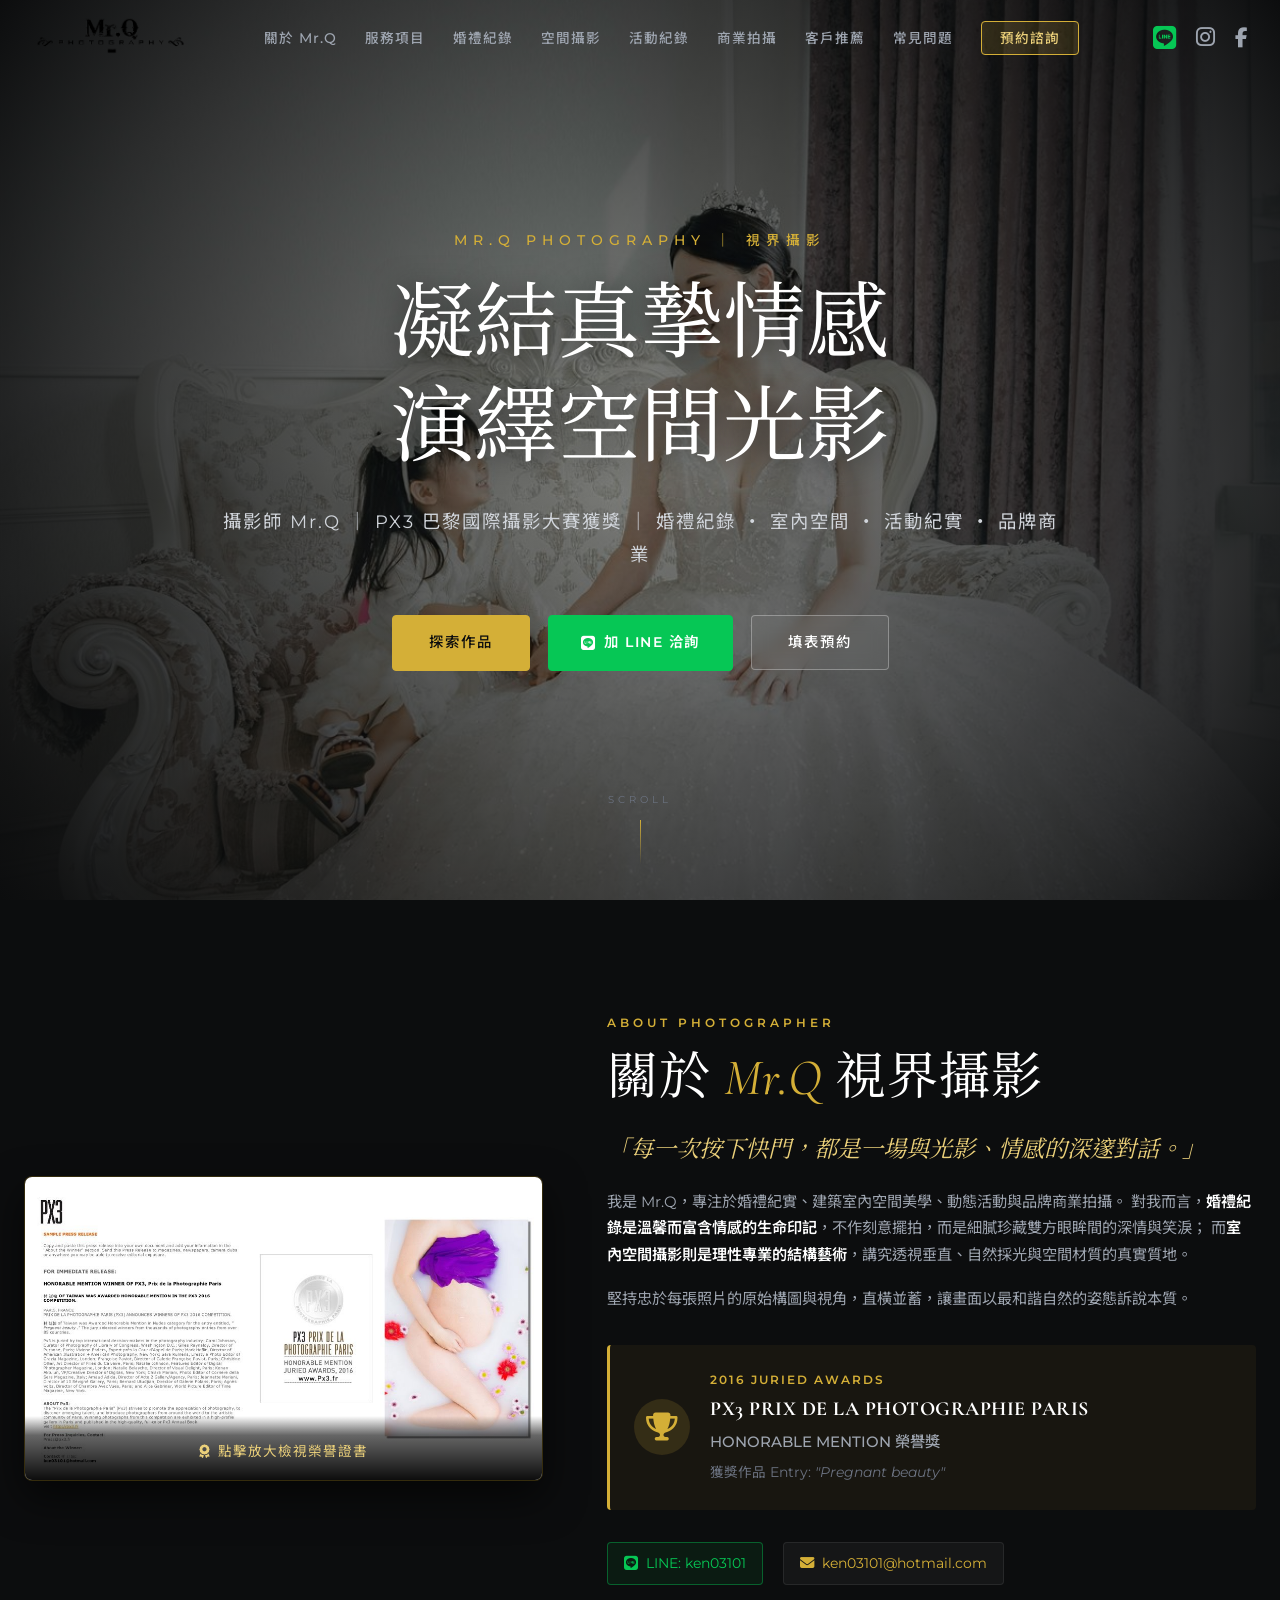
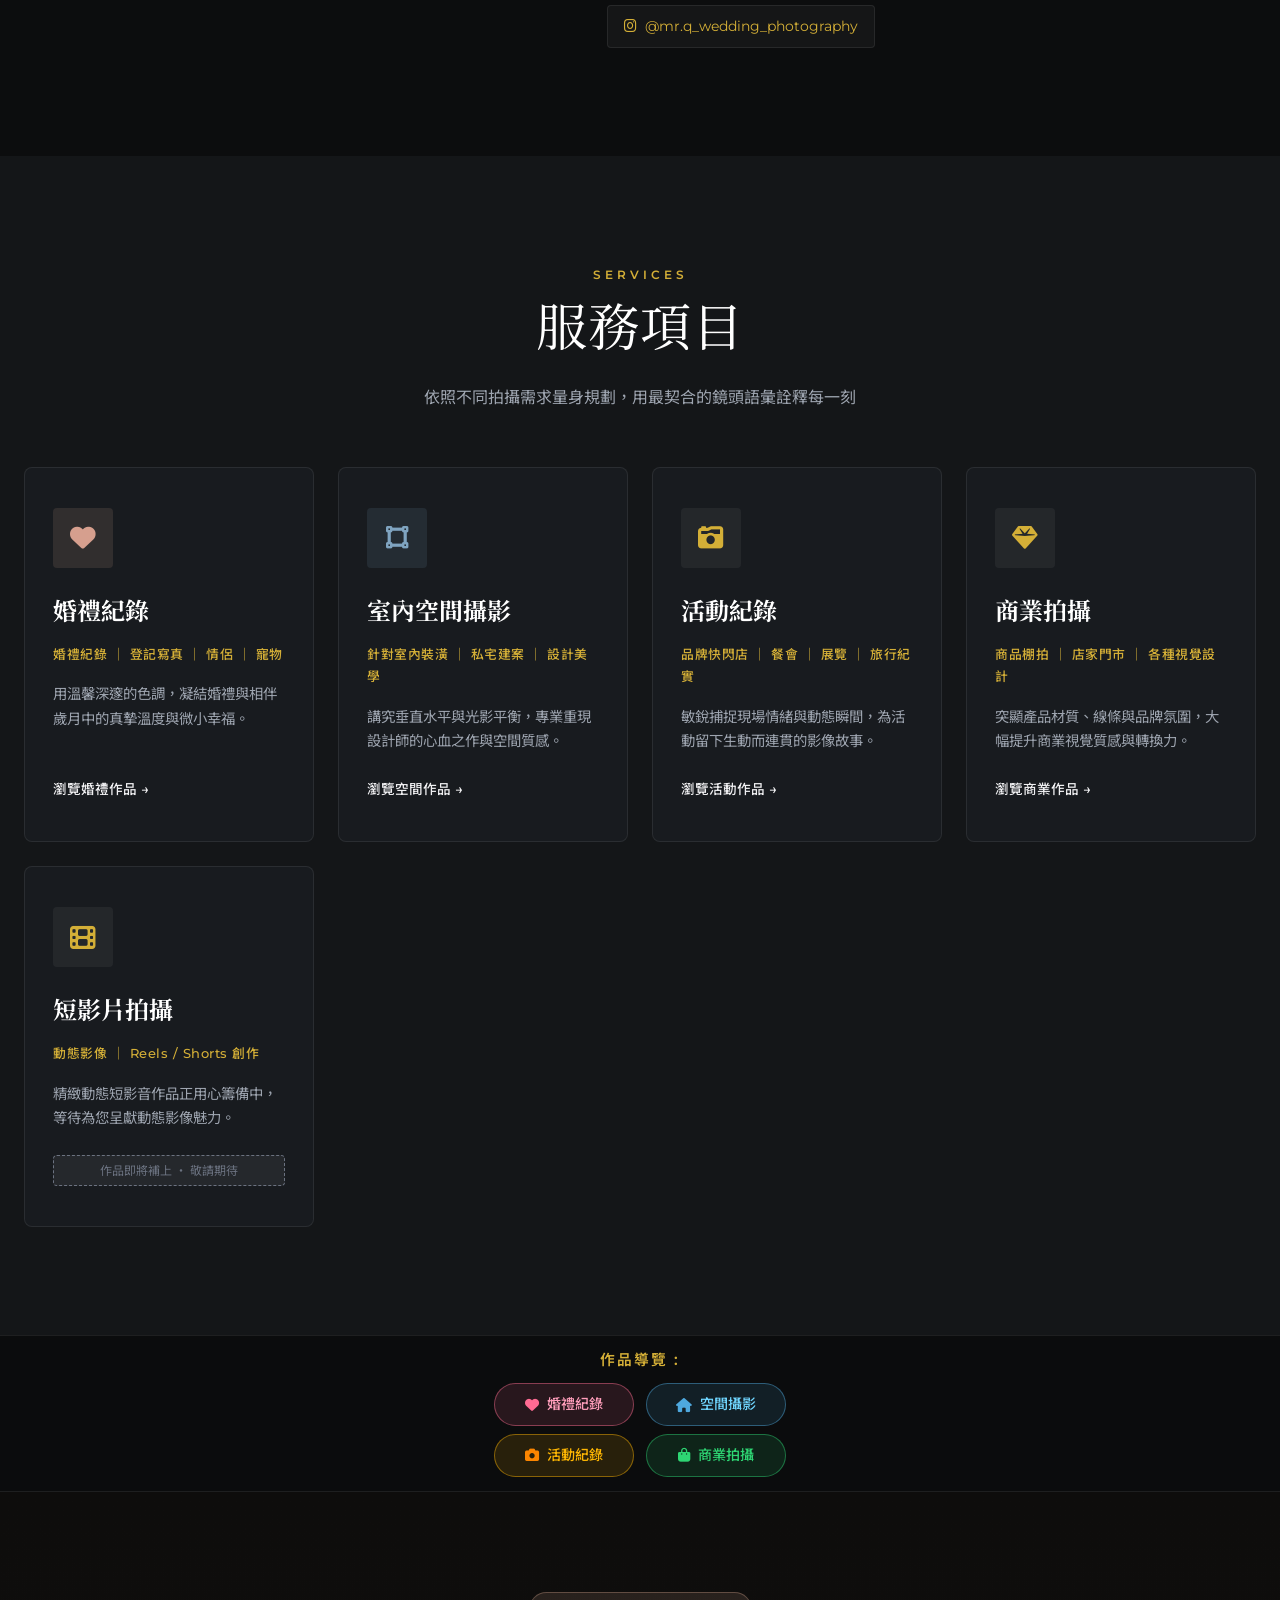
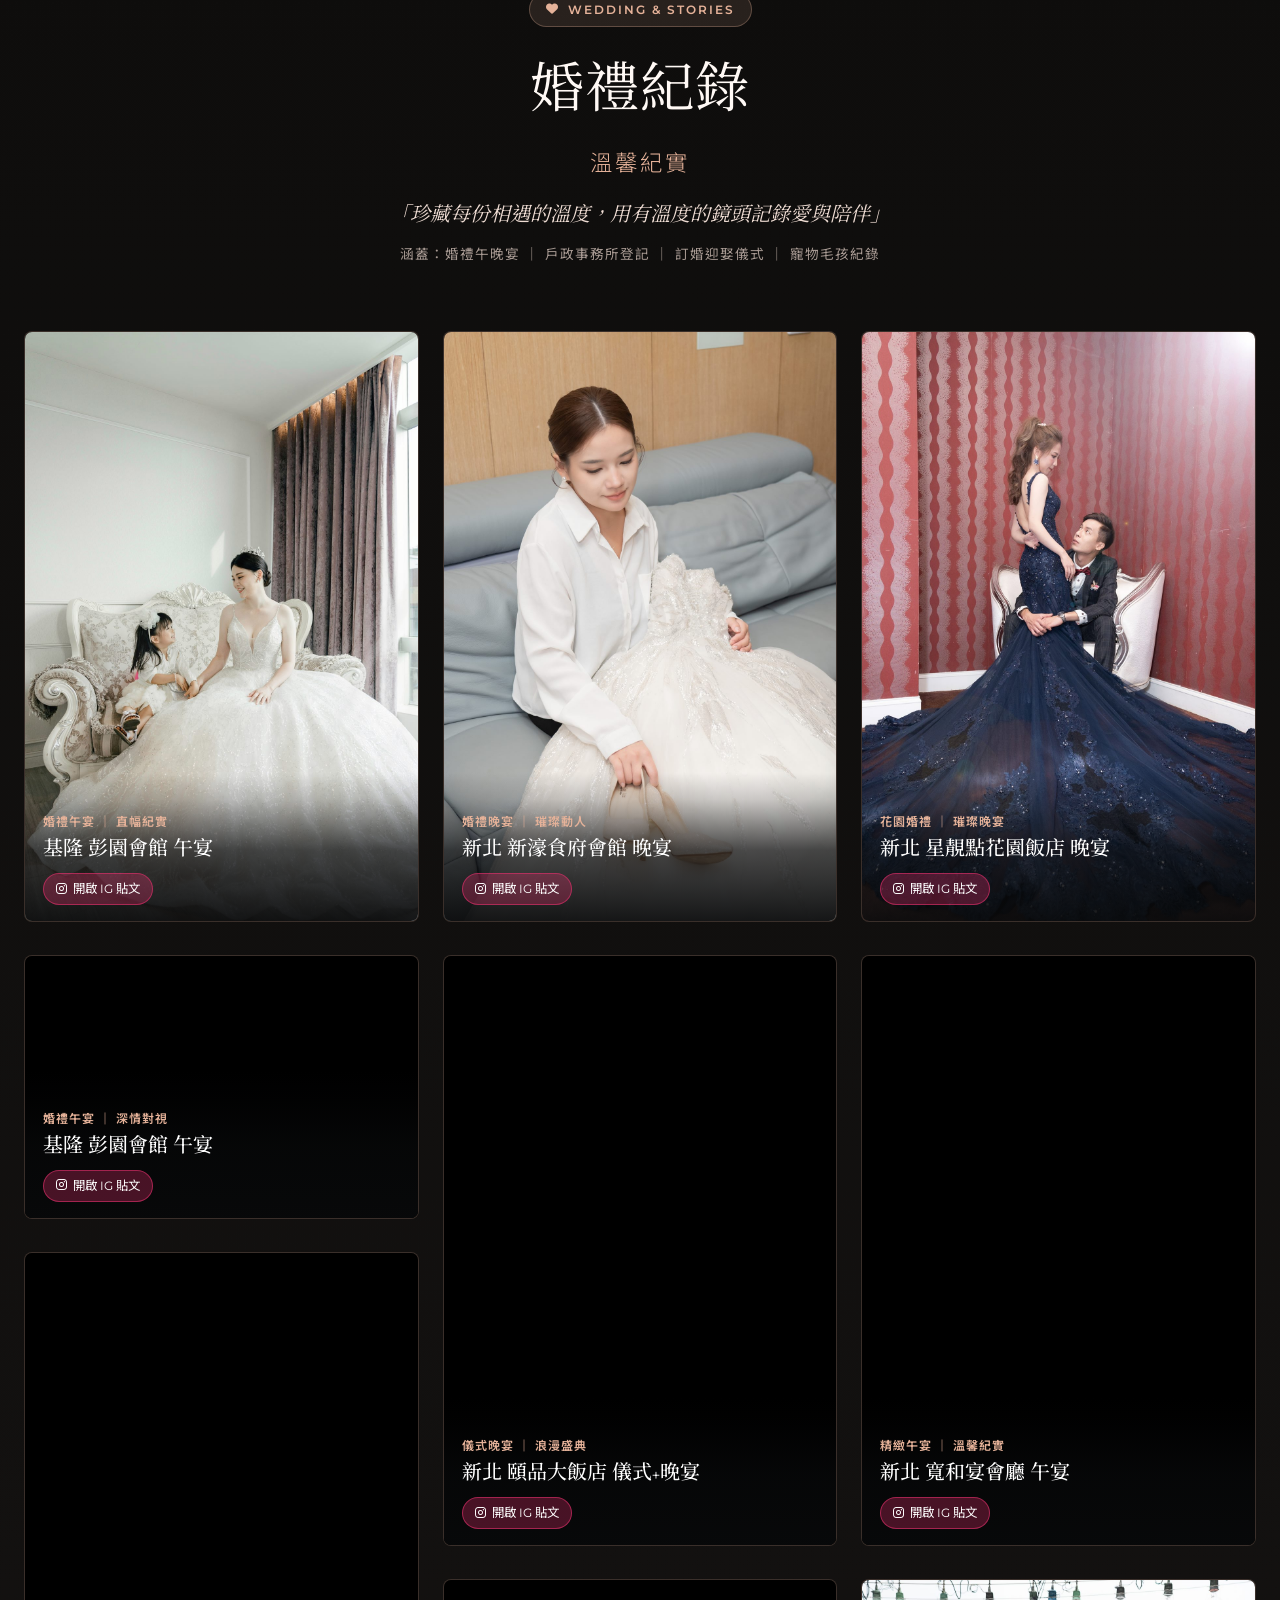
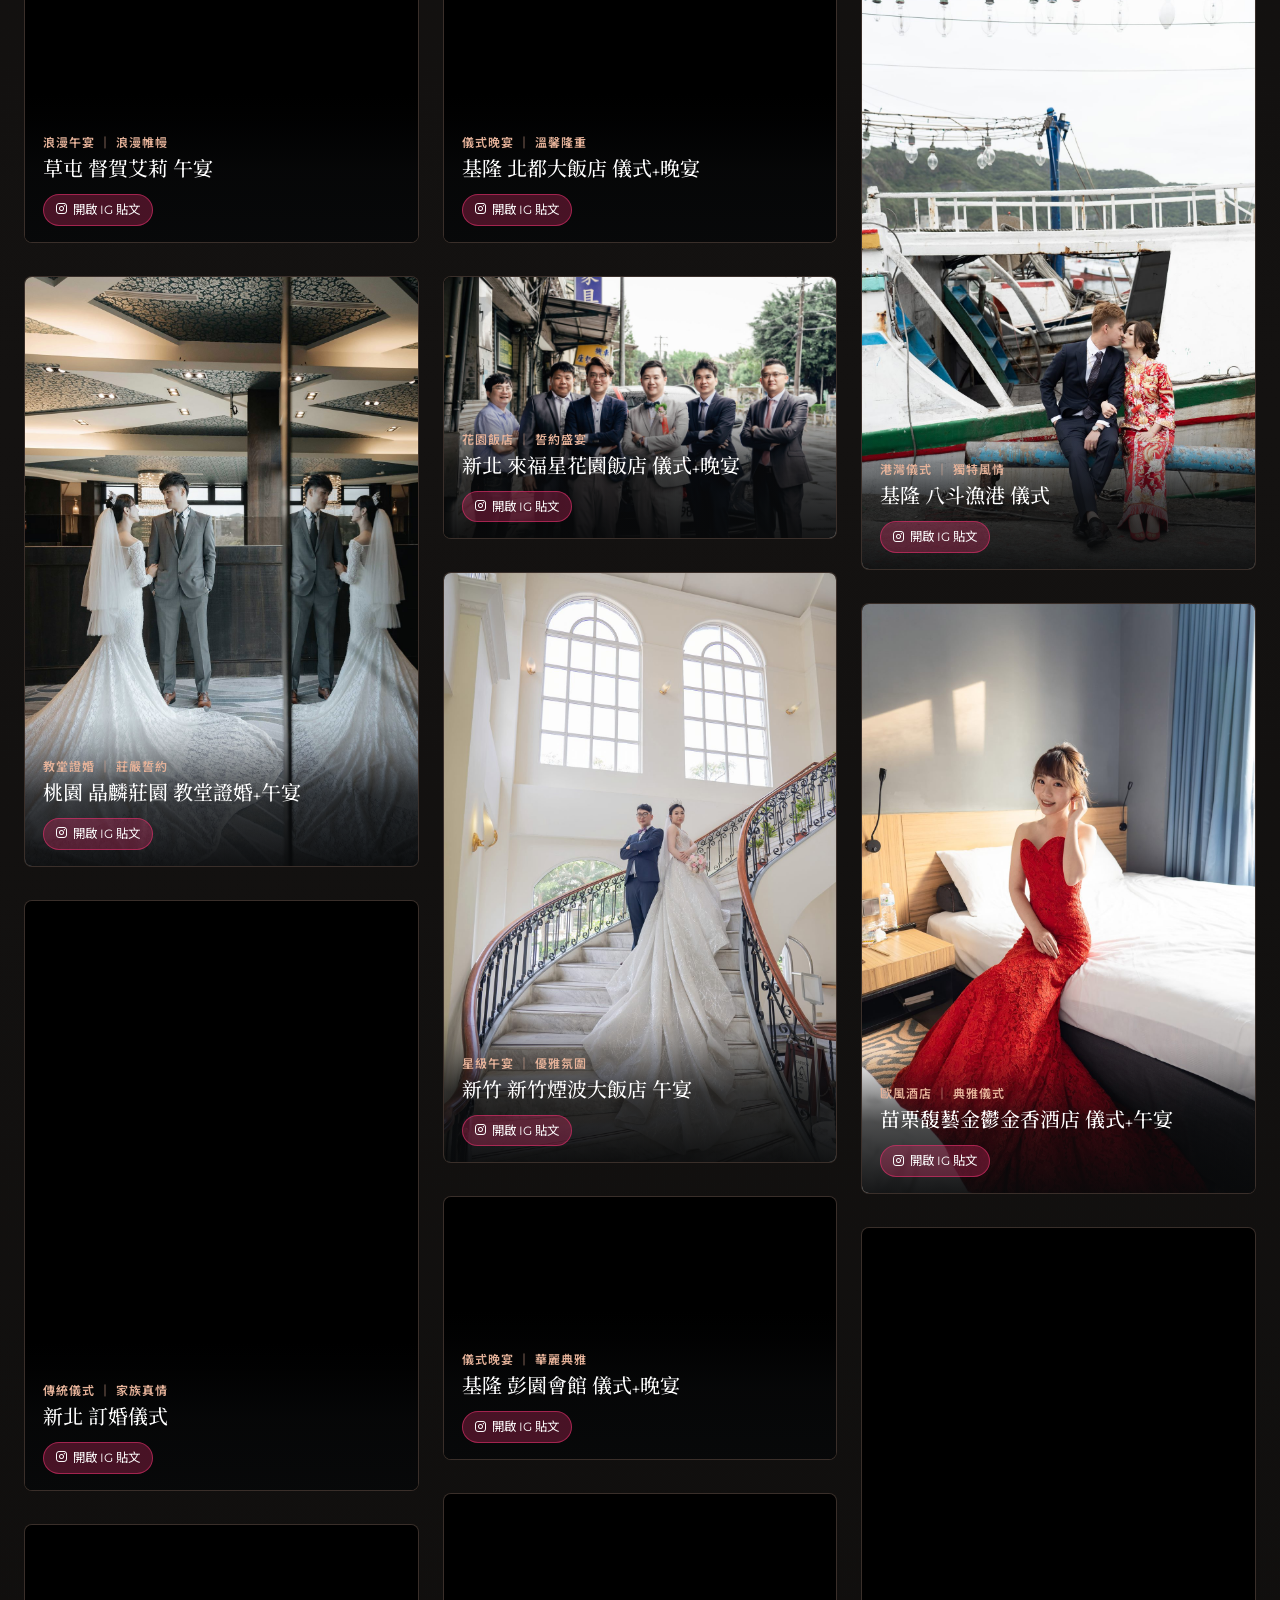
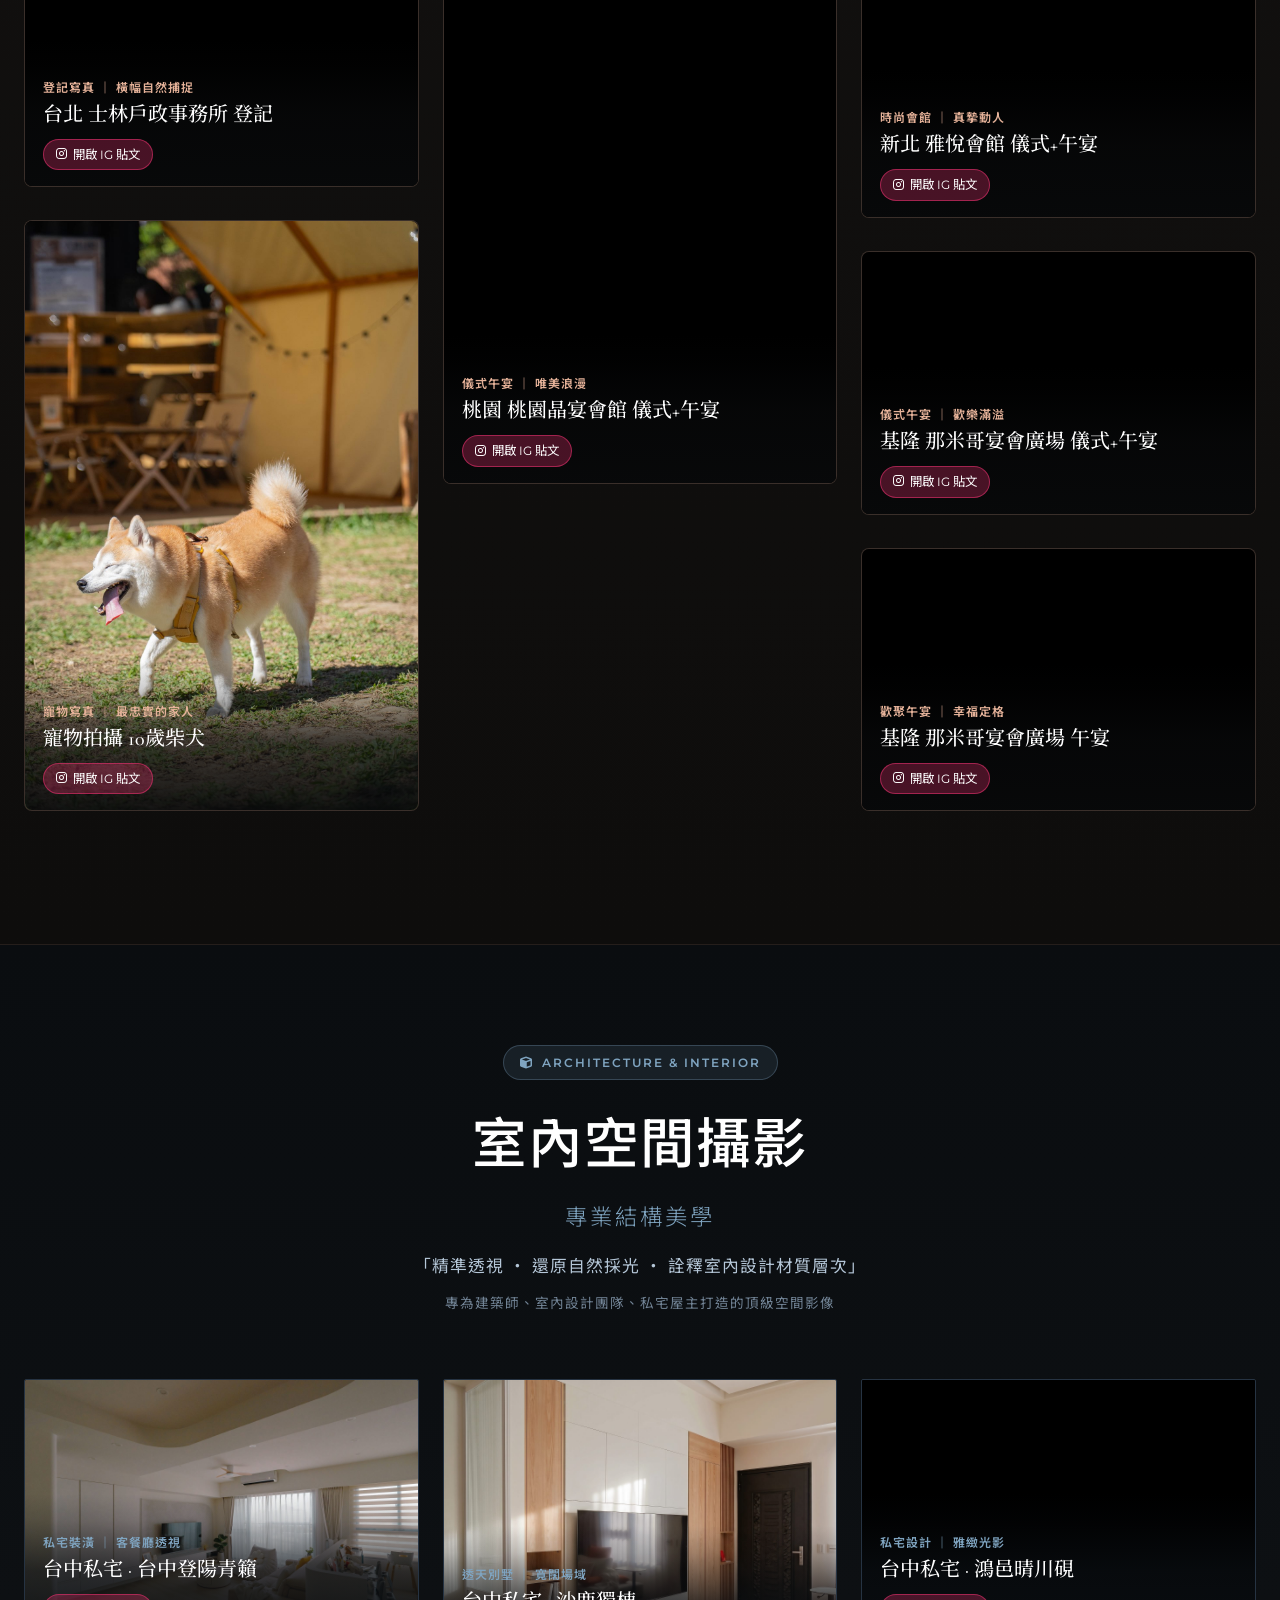
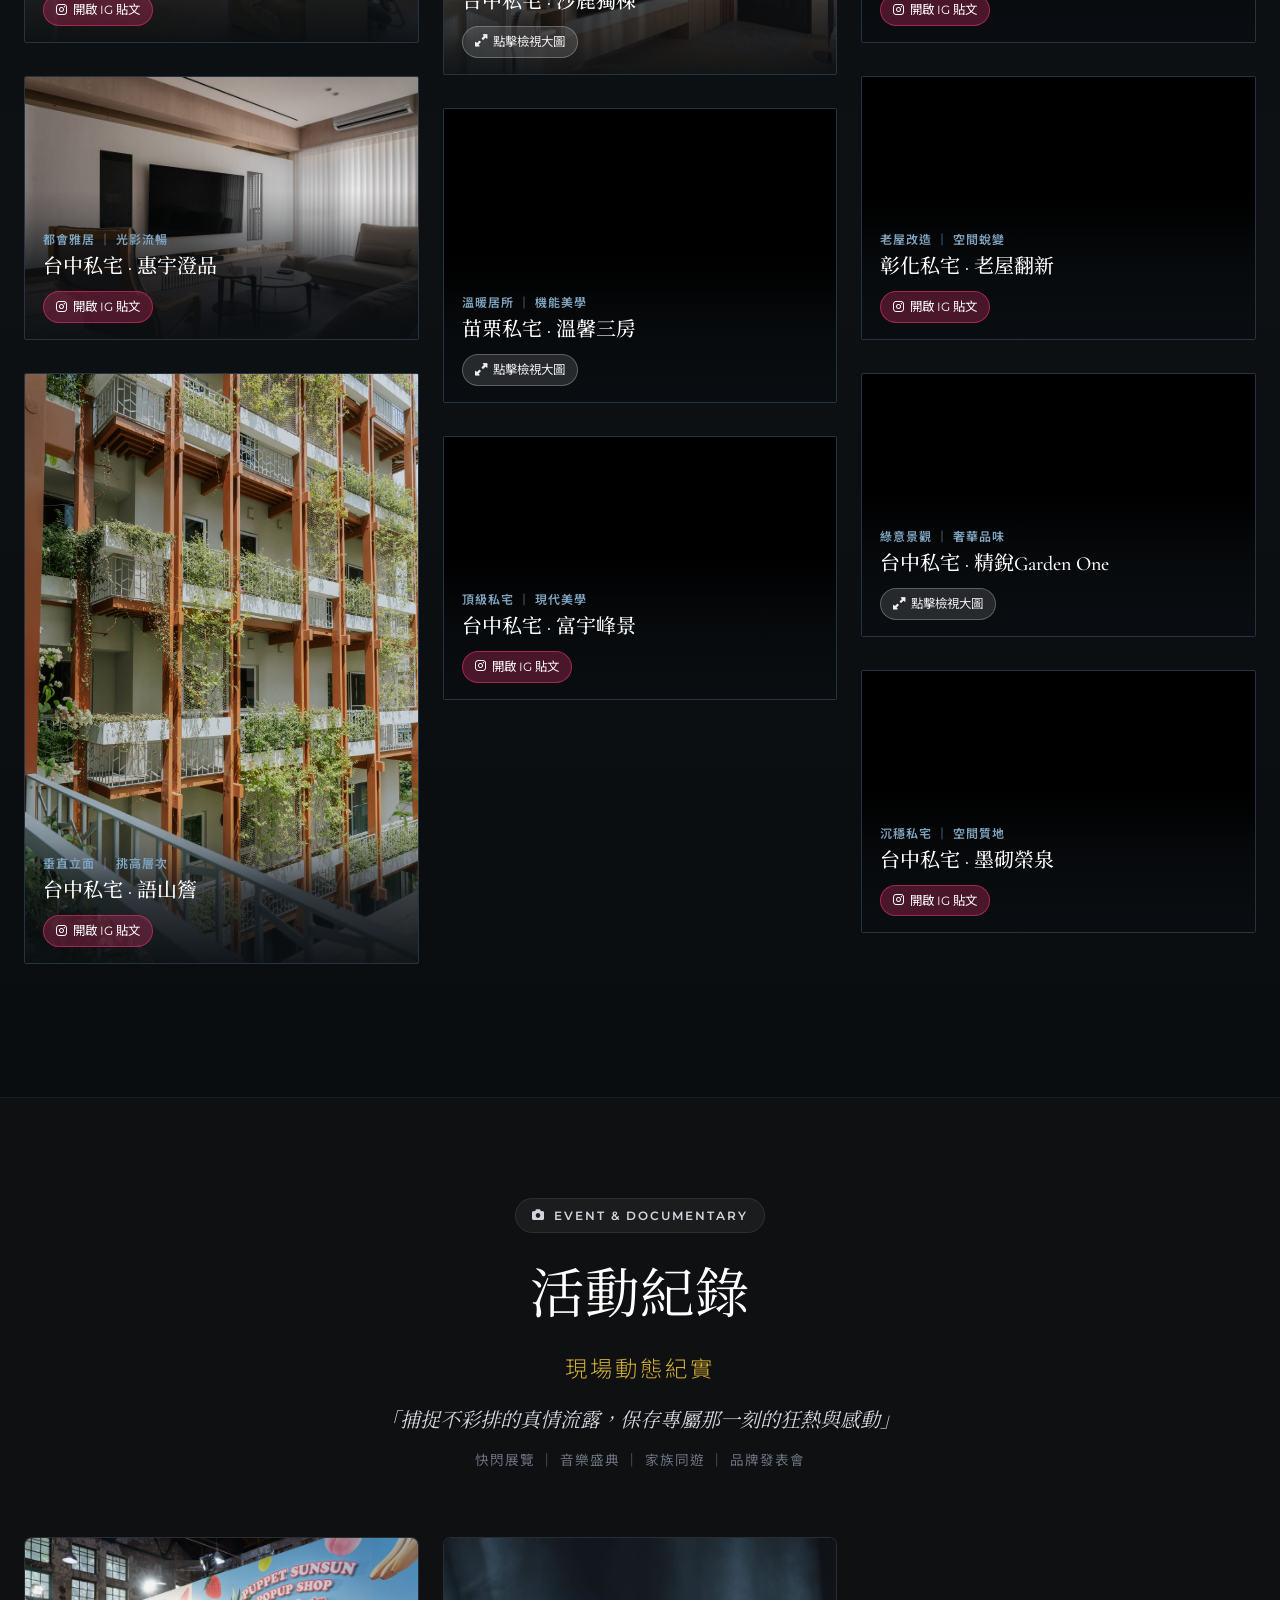
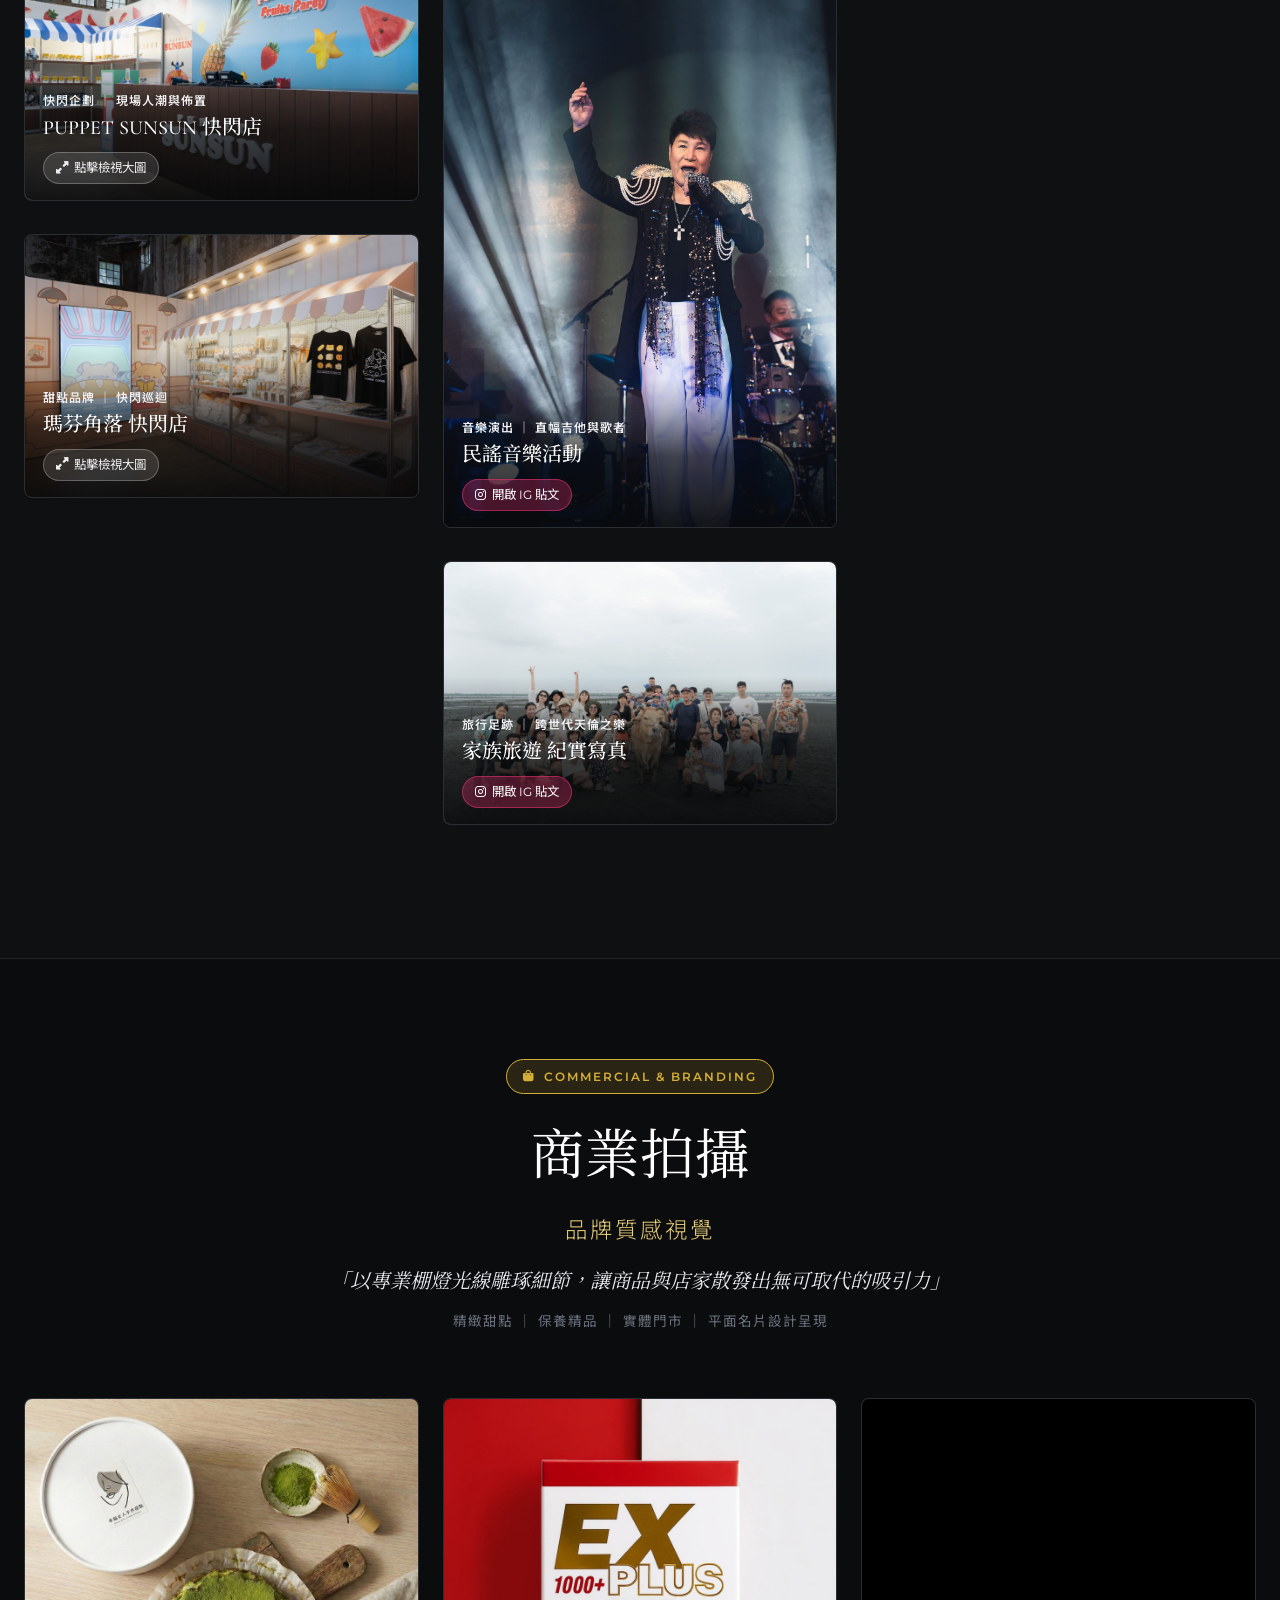
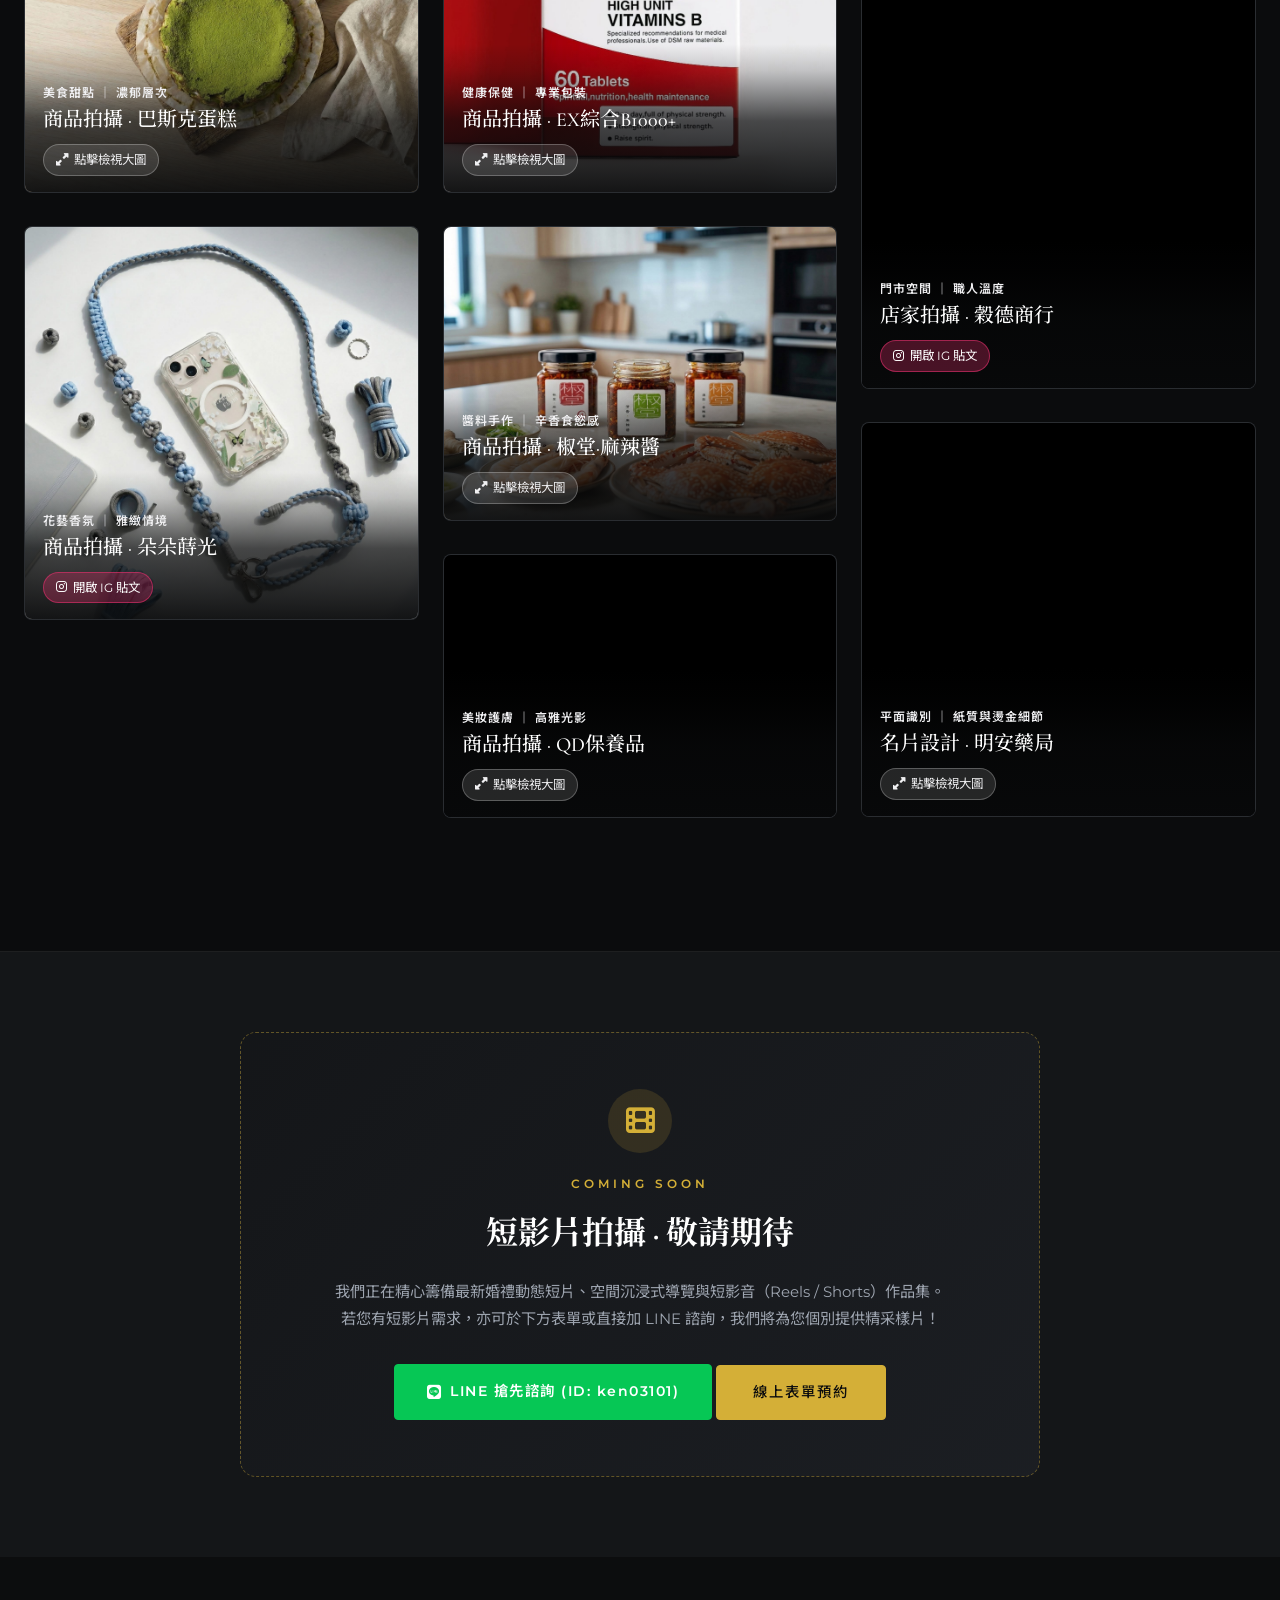
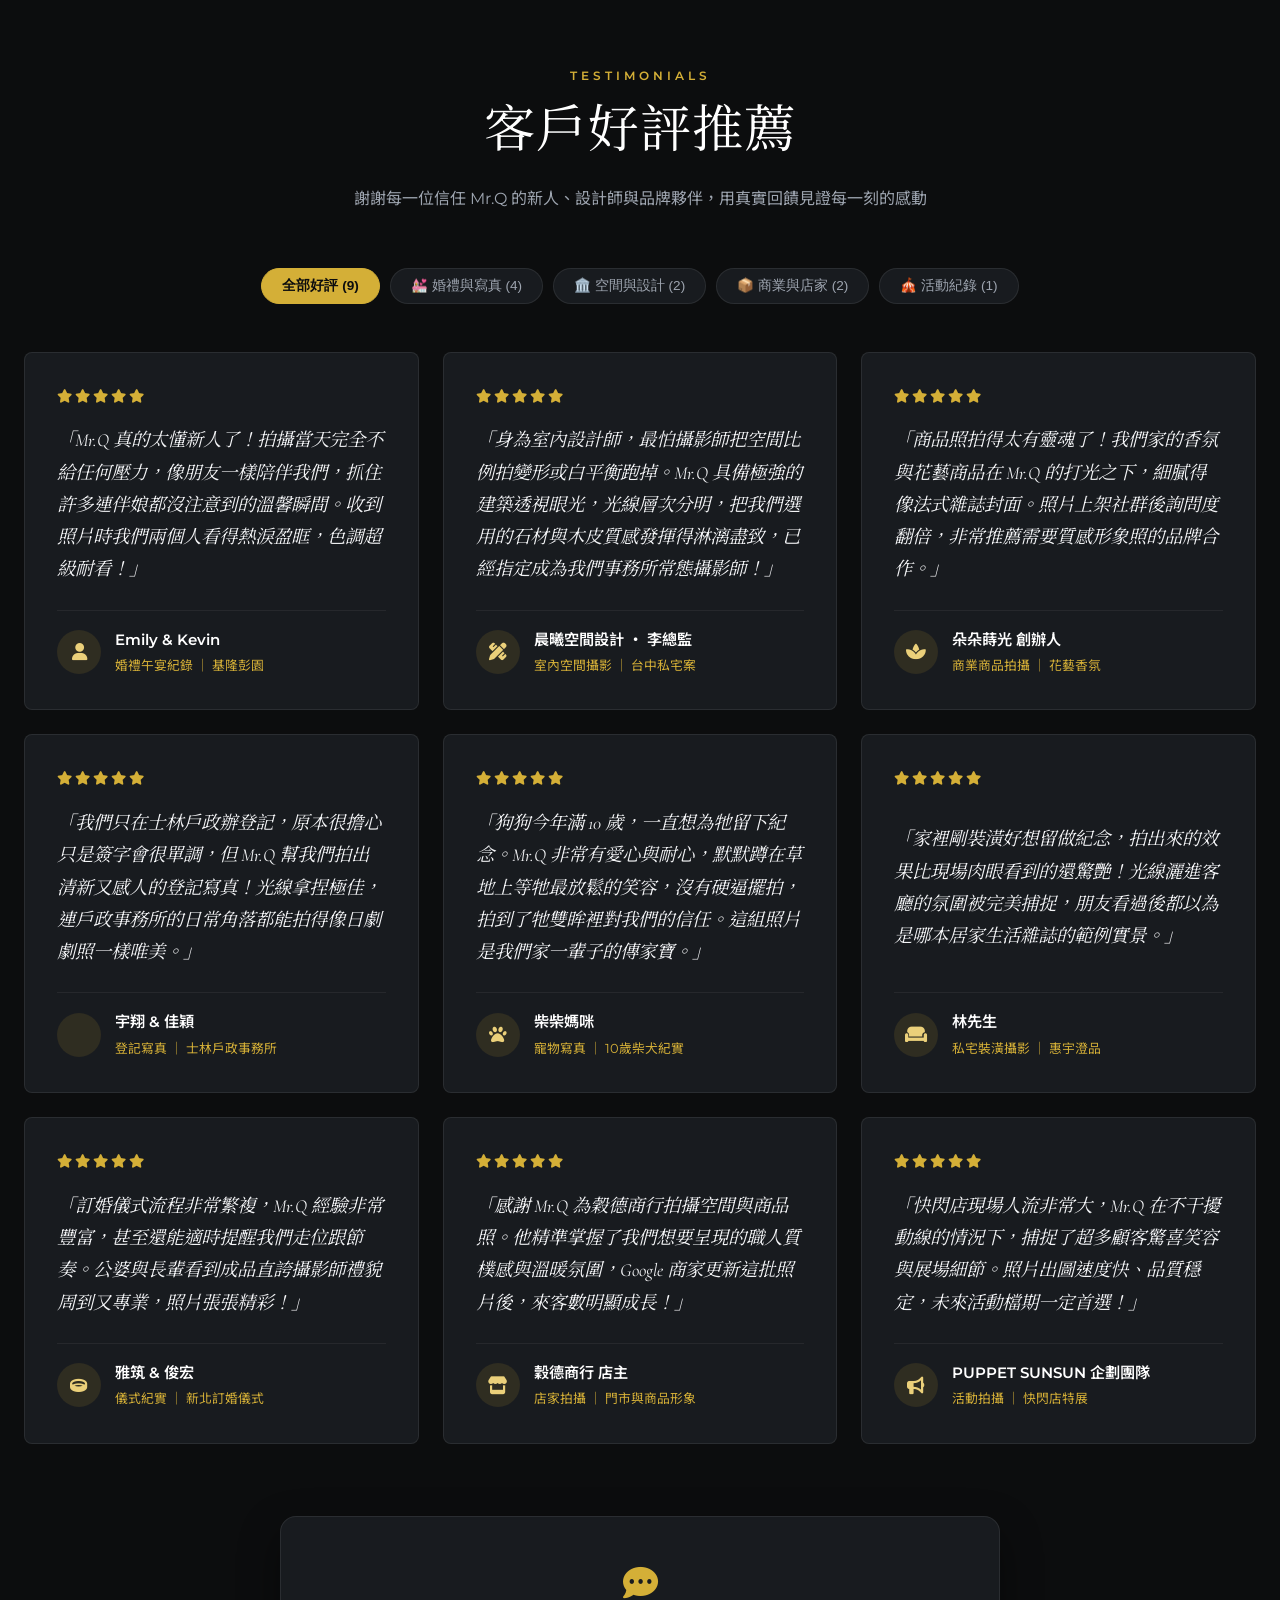
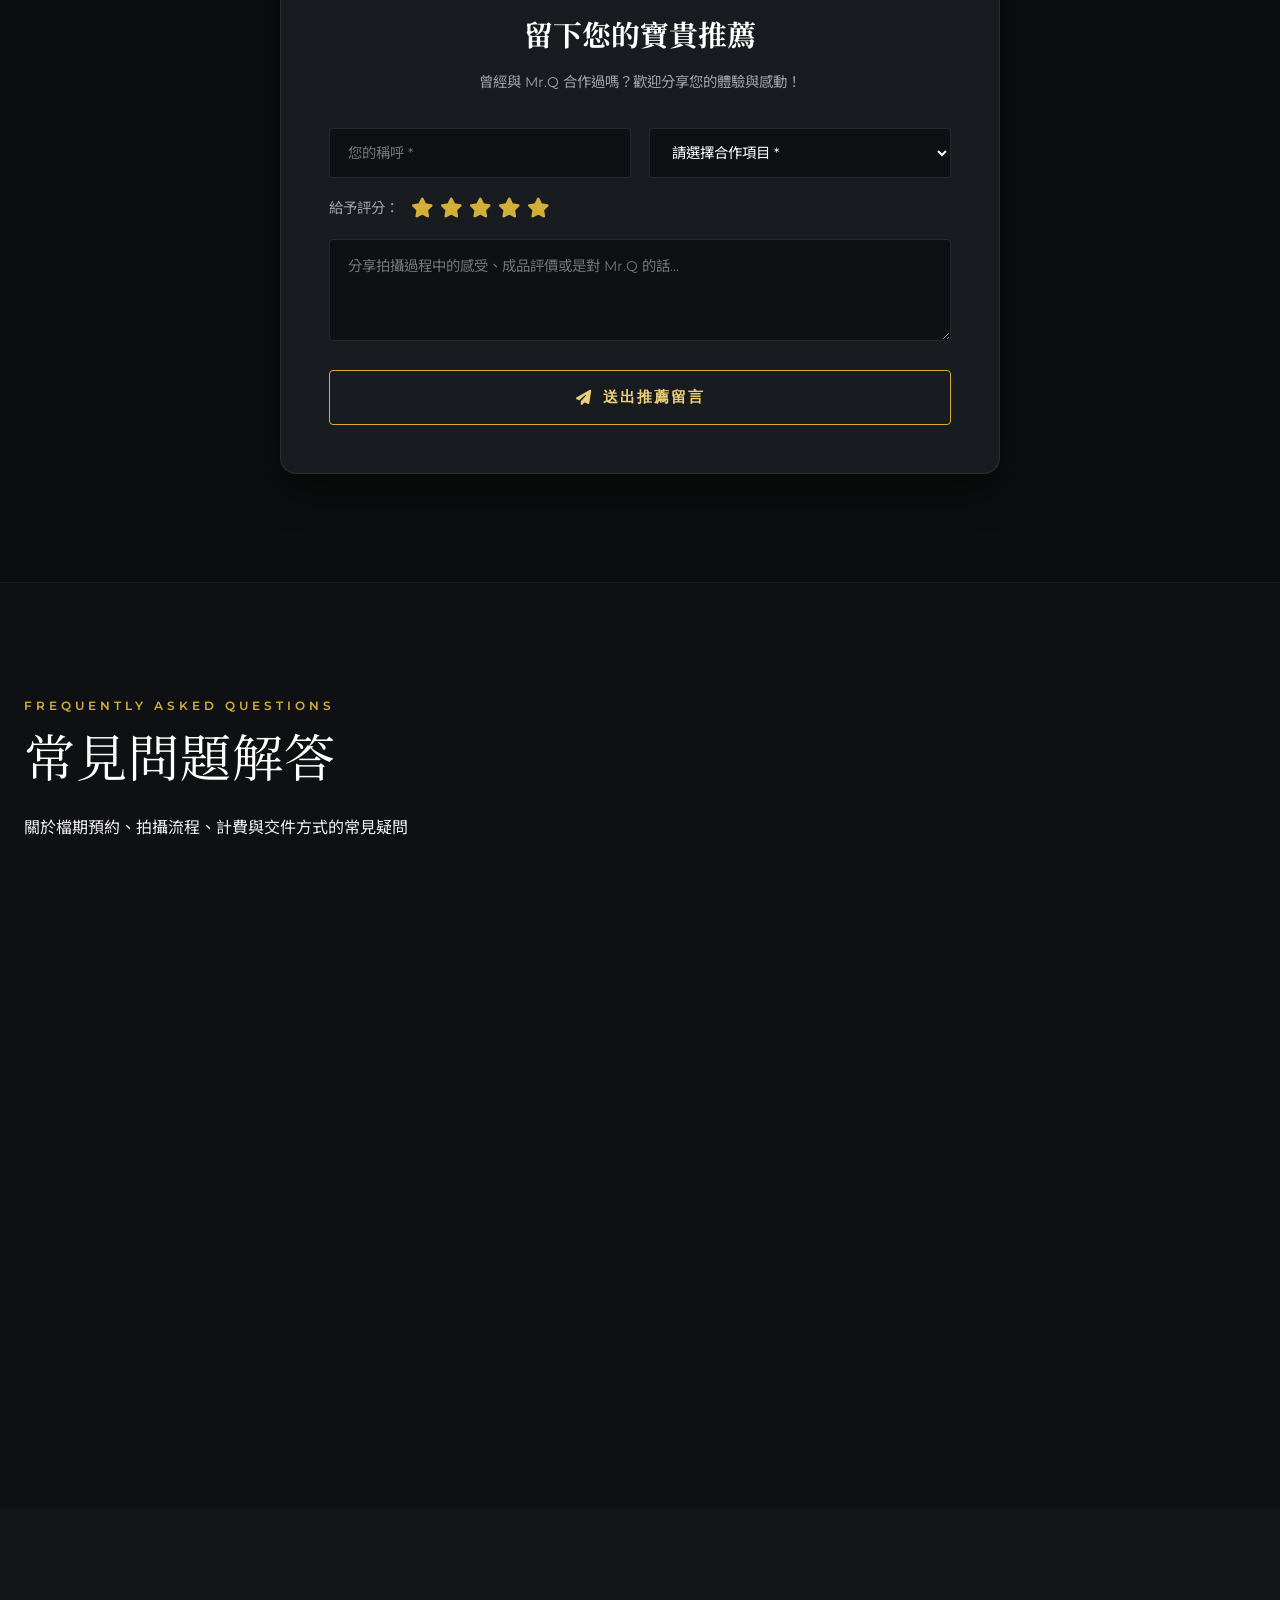
==== index.html @ 333077a3 "feat: Install Google Analytics 4 tracking tag (G-Z2TCFSD4DE)" ====
<!DOCTYPE html>
<html lang="zh-TW">
<head>
    <meta charset="UTF-8">
    <meta name="viewport" content="width=device-width, initial-scale=1.0">
    
    <!-- ===== Google Analytics 4 流量統計追蹤碼 ===== -->
    <script async src="https://www.googletagmanager.com/gtag/js?id=G-Z2TCFSD4DE"></script>
    <script>
      window.dataLayer = window.dataLayer || [];
      function gtag(){dataLayer.push(arguments);}
      gtag('js', new Date());

      gtag('config', 'G-Z2TCFSD4DE');
    </script>
    
    <!-- ===== SEO 核心標籤 ===== -->
    <title>Mr.Q Photography 視界攝影 | 婚禮紀錄 ‧ 室內空間攝影推薦 — 攝影師 Mr.Q (全台服務)</title>
    <meta name="description" content="Mr.Q Photography 視界攝影（攝影師 Mr.Q），榮獲法國巴黎 PX3 國際攝影大賽榮譽獎。專注溫馨婚禮紀錄（彭園/新濠食府/頤品/來福星/煙波等宴會廳、戶政登記、迎娶儀式）、專業室內空間攝影（裝潢設計/豪宅建案/私宅美學）、品牌活動與商品拍攝。雙北/基隆/桃園/新竹/台中/全台檔期預約中，LINE ID: ken03101。">
    <meta name="keywords" content="婚禮紀錄, 婚禮攝影, 台北婚攝, 新北婚攝, 基隆婚攝, 桃園婚攝, 新竹婚攝, 台中婚攝, 苗栗婚攝, 彭園會館婚攝, 新濠食府會館, 頤品大飯店, 北都大飯店, 來福星花園飯店, 新竹煙波大飯店, 晶宴會館, 星靚點花園飯店, 寬和宴會廳, 那米哥宴會廣場, 八斗漁港婚禮, 苗栗馥藝金鬱金香酒店, 雅悅會館, 督賀艾莉午宴, 戶政登記寫真, 迎娶儀式攝影, 寵物寫真, 室內空間攝影, 空間攝影師, 室內裝潢攝影, 私宅攝影, 豪宅攝影, 建築攝影, 富宇峰景, 鴻邑晴川硯, 精銳Garden One, 墨砌榮泉, 老屋翻新, 活動紀錄, 快閃店攝影, 商業攝影, 商品攝影, 店家拍攝, PX3攝影獎, Mr.Q Photography, 視界攝影, ken03101">
    <meta name="author" content="Mr.Q Photography">
    <meta name="robots" content="index, follow, max-image-preview:large, max-snippet:-1, max-video-preview:-1">
    <link rel="canonical" href="https://mrqtim-crypto.github.io/mrq-wedding-photography/">
    
    <!-- ===== Open Graph / Facebook 社群分享標籤 ===== -->
    <meta property="og:locale" content="zh_TW">
    <meta property="og:type" content="website">
    <meta property="og:title" content="Mr.Q Photography 視界攝影 | 婚禮紀錄 ‧ 室內空間攝影 ‧ 商業活動 — Mr.Q">
    <meta property="og:description" content="榮獲法國 PX3 國際攝影大賽榮譽獎。用心記錄婚禮溫馨溫度、專業呈現室內裝潢空間美學，提供婚禮紀實、空間攝影、活動與商業品牌棚拍服務。LINE ID: ken03101">
    <meta property="og:url" content="https://mrqtim-crypto.github.io/mrq-wedding-photography/">
    <meta property="og:site_name" content="Mr.Q Photography 視界攝影">
    <meta property="og:image" content="https://mrqtim-crypto.github.io/mrq-wedding-photography/images/LOGO.PNG">
    <meta property="og:image:alt" content="Mr.Q Photography 視界攝影 官方標誌">

    <!-- ===== Twitter Card 標籤 ===== -->
    <meta name="twitter:card" content="summary_large_image">
    <meta name="twitter:title" content="Mr.Q Photography 視界攝影 | 婚禮紀錄 ‧ 室內空間攝影 ‧ 商業活動 — Mr.Q">
    <meta name="twitter:description" content="榮獲法國巴黎 PX3 攝影大賽榮譽獎。溫馨婚禮紀錄、專業室內裝潢空間攝影，全台檔期預約中。LINE ID: ken03101">
    <meta name="twitter:image" content="https://mrqtim-crypto.github.io/mrq-wedding-photography/images/LOGO.PNG">

    <!-- ===== 搜尋引擎驗證 (Google Search Console) ===== -->
    <meta name="google-site-verification" content="googleeaeeea1e15f26f5e" />

    <!-- ===== 網站圖示 Favicon ===== -->
    <link rel="icon" type="image/png" href="images/LOGO.PNG">
    <link rel="apple-touch-icon" href="images/LOGO.PNG">

    <!-- ===== 預先連接外部資源加速載入 ===== -->
    <link rel="preconnect" href="https://fonts.googleapis.com">
    <link rel="preconnect" href="https://fonts.gstatic.com" crossorigin>
    <link rel="preconnect" href="https://cdnjs.cloudflare.com" crossorigin>
    
    <!-- ===== Google Fonts 與 Font Awesome ===== -->
    <link href="https://fonts.googleapis.com/css2?family=Noto+Sans+TC:wght@300;400;500;700&family=Noto+Serif+TC:wght@300;400;600;700&family=Cormorant+Garamond:ital,wght@0,300;0,400;0,600;1,300;1,400&family=Montserrat:wght@300;400;500;600&display=swap" rel="stylesheet">
    <link rel="stylesheet" href="https://cdnjs.cloudflare.com/ajax/libs/font-awesome/6.5.1/css/all.min.css">
    
    <!-- ===== 主樣式表 ===== -->
    <link rel="stylesheet" href="style.css">

    <!-- ===== Schema.org 結構化資料 (JSON-LD) ===== -->
    <script type="application/ld+json">
    {
      "@context": "https://schema.org",
      "@graph": [
        {
          "@type": ["LocalBusiness", "ProfessionalService", "Photographer"],
          "@id": "https://mrqtim-crypto.github.io/mrq-wedding-photography/#business",
          "name": "Mr.Q Photography 視界攝影",
          "alternateName": ["Mr.Q 婚禮攝影", "Mr.Q 攝影工作室"],
          "url": "https://mrqtim-crypto.github.io/mrq-wedding-photography/",
          "logo": "https://mrqtim-crypto.github.io/mrq-wedding-photography/images/LOGO.PNG",
          "image": "https://mrqtim-crypto.github.io/mrq-wedding-photography/images/LOGO.PNG",
          "email": "ken03101@hotmail.com",
          "telephone": "LINE: ken03101",
          "founder": {
            "@type": "Person",
            "name": "Mr.Q",
            "alternateName": "Mr.Q",
            "jobTitle": "攝影師",
            "award": "PX3 Prix de la Photographie Paris 2016 Honorable Mention"
          },
          "award": "PX3 Prix de la Photographie Paris 2016 Juried Awards Honorable Mention",
          "areaServed": [
            { "@type": "City", "name": "台北市" },
            { "@type": "City", "name": "新北市" },
            { "@type": "City", "name": "基隆市" },
            { "@type": "City", "name": "桃園市" },
            { "@type": "City", "name": "新竹市" },
            { "@type": "City", "name": "苗栗縣" },
            { "@type": "City", "name": "台中市" },
            { "@type": "City", "name": "彰化縣" },
            { "@type": "Country", "name": "台灣" }
          ],
          "sameAs": [
            "https://www.instagram.com/mr.q_wedding_photography/",
            "https://www.facebook.com/MrQsWorld/",
            "https://line.me/ti/p/~ken03101"
          ],
          "hasOfferCatalog": {
            "@type": "OfferCatalog",
            "name": "攝影服務目錄",
            "itemListElement": [
              {
                "@type": "Offer",
                "itemOffered": {
                  "@type": "Service",
                  "name": "婚禮紀錄",
                  "description": "婚禮午晚宴紀錄、戶政事務所登記寫真、訂婚迎娶儀式、情侶寫真與寵物毛孩拍攝"
                }
              },
              {
                "@type": "Offer",
                "itemOffered": {
                  "@type": "Service",
                  "name": "室內空間攝影",
                  "description": "針對室內裝潢、私宅住宅、豪邸建案的建築美學與光影透視專業攝影"
                }
              },
              {
                "@type": "Offer",
                "itemOffered": {
                  "@type": "Service",
                  "name": "活動紀錄",
                  "description": "快閃特展、品牌餐會、音樂表演與家族旅行動態紀實"
                }
              },
              {
                "@type": "Offer",
                "itemOffered": {
                  "@type": "Service",
                  "name": "商業拍攝",
                  "description": "精緻商品棚拍、實體門市店家空間與品牌名片視覺攝影"
                }
              }
            ]
          },
          "aggregateRating": {
            "@type": "AggregateRating",
            "ratingValue": "5.0",
            "reviewCount": "9",
            "bestRating": "5",
            "worstRating": "1"
          }
        },
        {
          "@type": "FAQPage",
          "@id": "https://mrqtim-crypto.github.io/mrq-wedding-photography/#faq",
          "mainEntity": [
            {
              "@type": "Question",
              "name": "婚禮攝影包含哪些流程？可拍攝儀式與宴客嗎？",
              "acceptedAnswer": {
                "@type": "Answer",
                "text": "涵蓋單儀式、雙儀式（文定/迎娶）、午宴、晚宴、儀式+午晚宴全天紀錄，以及戶政事務所登記寫真與宴會空檔的類婚紗拍攝。攝影師 Mr.Q 具備豐富引導經驗，協助掌控儀式節奏並捕捉最自然的溫馨瞬間。"
              }
            },
            {
              "@type": "Question",
              "name": "全台灣各地都可以預約拍攝嗎？車馬費如何計算？",
              "acceptedAnswer": {
                "@type": "Answer",
                "text": "服務範圍涵蓋全台灣各地，包含台北、新北、基隆、桃園、新竹、苗栗、台中、彰化等。各縣市車馬費依實際交通距離實報實銷或透明報價，絕無隱藏費用。"
              }
            },
            {
              "@type": "Question",
              "name": "拍攝後多久可以收到照片成品？成品包含哪些內容？",
              "acceptedAnswer": {
                "@type": "Answer",
                "text": "拍攝結束後約 3 個月內完成全數交付。成品包含全部色調與光影微調後的照片大圖，並提供私密雲端相簿方便新人與親友直接下載與分享。"
              }
            },
            {
              "@type": "Question",
              "name": "室內空間攝影與裝潢案場如何預約配合？",
              "acceptedAnswer": {
                "@type": "Answer",
                "text": "室內設計公司、統包團隊、軟裝師或私宅業主建議提前 1～2 週確認拍攝日期。拍攝前建議確認案場軟裝陳設與現場採光時間，攝影師將以專業廣角鏡頭與移軸視角捕捉空間層次與建材細節。"
              }
            },
            {
              "@type": "Question",
              "name": "如何預約檔期與確認方案報價？",
              "acceptedAnswer": {
                "@type": "Answer",
                "text": "您可以直接填寫官網下方的「預約拍攝諮詢」表單，或是直接加入攝影師個人 LINE ID: ken03101、寄信至 ken03101@hotmail.com，我們將於 24 小時內親自回覆您完整的檔期與方案報價！"
              }
            }
          ]
        }
      ]
    }
    </script>
</head>
<body>

    <!-- ===== 載入動畫 ===== -->
    <div id="loader" aria-hidden="true">
        <div class="loader-content">
            <img src="images/LOGO.PNG" alt="Mr.Q Photography 載入中" class="loader-logo" width="90" height="25">
            <p class="loader-name">MR.Q PHOTOGRAPHY</p>
            <div class="loader-bar"><div class="loader-progress"></div></div>
        </div>
    </div>

    <!-- ===== 頂部導覽列 ===== -->
    <nav id="navbar" aria-label="主要導覽">
        <div class="nav-container">
            <a href="#hero" class="nav-logo" title="Mr.Q Photography 視界攝影 首頁">
                <img src="images/LOGO.PNG" alt="Mr.Q Photography 視界攝影" width="158" height="44">
            </a>
            <ul class="nav-links">
                <li><a href="#about">關於 Mr.Q</a></li>
                <li><a href="#services">服務項目</a></li>
                <li><a href="#portfolio-wedding">婚禮紀錄</a></li>
                <li><a href="#portfolio-interior">空間攝影</a></li>
                <li><a href="#portfolio-event">活動紀錄</a></li>
                <li><a href="#portfolio-commercial">商業拍攝</a></li>
                <li><a href="#testimonials">客戶推薦</a></li>
                <li><a href="#faq">常見問題</a></li>
                <li><a href="#contact" class="nav-cta">預約諮詢</a></li>
            </ul>
            <div class="nav-right">
                <a href="https://line.me/ti/p/~ken03101" target="_blank" rel="noopener noreferrer" class="nav-line" aria-label="加 LINE 洽詢 (ID: ken03101)" title="加 LINE 洽詢 (ID: ken03101)">
                    <i class="fab fa-line"></i>
                </a>
                <a href="https://www.instagram.com/mr.q_wedding_photography/" target="_blank" rel="noopener noreferrer" class="nav-ig" aria-label="追蹤 Mr.Q 官方 Instagram（主要作品）" title="Instagram (主要作品)">
                    <i class="fab fa-instagram"></i>
                </a>
                <a href="https://www.facebook.com/MrQsWorld/" target="_blank" rel="noopener noreferrer" class="nav-fb" aria-label="造訪 Mr.Q 官方 Facebook 粉絲專頁" title="Facebook 粉絲專頁">
                    <i class="fab fa-facebook-f"></i>
                </a>
                <button class="hamburger" id="hamburger" aria-label="開啟選單" aria-expanded="false">
                    <span></span><span></span><span></span>
                </button>
            </div>
        </div>
    </nav>

    <!-- ===== 手機版選單 ===== -->
    <div class="mobile-menu" id="mobileMenu" aria-hidden="true">
        <ul>
            <li><a href="#about">關於 Mr.Q</a></li>
            <li><a href="#services">服務項目</a></li>
            <li><a href="#portfolio-wedding">婚禮紀錄（溫馨）</a></li>
            <li><a href="#portfolio-interior">空間攝影（專業）</a></li>
            <li><a href="#portfolio-event">活動紀錄</a></li>
            <li><a href="#portfolio-commercial">商業拍攝</a></li>
            <li><a href="#testimonials">客戶推薦</a></li>
            <li><a href="#faq">常見問題</a></li>
            <li><a href="#contact">預約諮詢</a></li>
            <li class="mobile-line">
                <a href="https://line.me/ti/p/~ken03101" target="_blank" rel="noopener noreferrer">
                    <i class="fab fa-line"></i> LINE 快速諮詢 (ID: ken03101)
                </a>
            </li>
            <li class="mobile-social">
                <a href="https://www.instagram.com/mr.q_wedding_photography/" target="_blank" rel="noopener noreferrer">
                    <i class="fab fa-instagram"></i> Instagram: @mr.q_wedding_photography <span class="badge-primary-social">主要</span>
                </a>
            </li>
            <li class="mobile-social">
                <a href="https://www.facebook.com/MrQsWorld/" target="_blank" rel="noopener noreferrer">
                    <i class="fab fa-facebook-f"></i> Facebook 粉絲專頁
                </a>
            </li>
            <li class="mobile-email">
                <a href="mailto:ken03101@hotmail.com">
                    <i class="fas fa-envelope"></i> ken03101@hotmail.com
                </a>
            </li>
        </ul>
    </div>

    <!-- ===== 主視覺 Hero ===== -->
    <header id="hero">
        <div class="hero-overlay"></div>
        <div class="hero-content">
            <p class="hero-subtitle animate-fade-up">MR.Q PHOTOGRAPHY ｜ 視界攝影</p>
            <h1 class="hero-title animate-fade-up delay-1">凝結真摯情感<br>演繹空間光影</h1>
            <p class="hero-desc animate-fade-up delay-2">
                攝影師 Mr.Q ｜ PX3 巴黎國際攝影大賽獲獎 ｜ 婚禮紀錄 ‧ 室內空間 ‧ 活動紀實 ‧ 品牌商業
            </p>
            <div class="hero-actions animate-fade-up delay-3">
                <a href="#portfolio-wedding" class="btn-primary">探索作品</a>
                <a href="https://line.me/ti/p/~ken03101" target="_blank" rel="noopener noreferrer" class="btn-line-hero"><i class="fab fa-line"></i> 加 LINE 洽詢</a>
                <a href="#contact" class="btn-outline">填表預約</a>
            </div>
        </div>
        <div class="hero-scroll">
            <span>SCROLL</span>
            <div class="scroll-line"></div>
        </div>
    </header>

    <main>
        <!-- ===== 關於我 & 獲獎榮譽 ===== -->
        <section id="about" class="section">
            <div class="container">
                <div class="about-grid">
                    <div class="about-media reveal-left">
                        <div class="award-card-preview" id="openAwardModal" role="button" tabindex="0" aria-label="點擊放大檢視 PX3 巴黎攝影大賽獲獎證書">
                            <img src="images/px3-award.jpg" alt="PX3 Prix de la Photographie Paris 法國巴黎國際攝影大賽 獲獎新聞稿證書" class="award-thumb" loading="lazy" decoding="async">
                            <div class="award-badge-floating">
                                <i class="fas fa-award"></i>
                                <span>點擊放大檢視榮譽證書</span>
                            </div>
                        </div>
                    </div>
                    <div class="about-text reveal-right">
                        <span class="section-label">ABOUT PHOTOGRAPHER</span>
                        <h2 class="section-title">關於 <em>Mr.Q</em> 視界攝影</h2>
                        <p class="lead-text">「每一次按下快門，都是一場與光影、情感的深邃對話。」</p>
                        <p>
                            我是 Mr.Q，專注於婚禮紀實、建築室內空間美學、動態活動與品牌商業拍攝。
                            對我而言，<strong>婚禮紀錄是溫馨而富含情感的生命印記</strong>，不作刻意擺拍，而是細膩珍藏雙方眼眸間的深情與笑淚；
                            而<strong>室內空間攝影則是理性專業的結構藝術</strong>，講究透視垂直、自然採光與空間材質的真實質地。
                        </p>
                        <p>
                            堅持忠於每張照片的原始構圖與視角，直橫並蓄，讓畫面以最和諧自然的姿態訴說本質。
                        </p>

                        <!-- 獲獎榮譽區塊 -->
                        <div class="award-showcase">
                            <div class="award-icon-box">
                                <i class="fas fa-trophy"></i>
                            </div>
                            <div class="award-details">
                                <span class="award-year">2016 JURIED AWARDS</span>
                                <h4>PX3 PRIX DE LA PHOTOGRAPHIE PARIS</h4>
                                <p class="award-title">HONORABLE MENTION 榮譽獎</p>
                                <span class="award-entry">獲獎作品 Entry: <em>"Pregnant beauty"</em></span>
                            </div>
                        </div>

                        <div class="about-contact-quick">
                            <a href="https://line.me/ti/p/~ken03101" target="_blank" rel="noopener noreferrer" class="quick-link line-quick">
                                <i class="fab fa-line"></i> LINE: ken03101
                            </a>
                            <a href="mailto:ken03101@hotmail.com" class="quick-link">
                                <i class="fas fa-envelope"></i> ken03101@hotmail.com
                            </a>
                            <a href="https://www.instagram.com/mr.q_wedding_photography/" target="_blank" rel="noopener noreferrer" class="quick-link">
                                <i class="fab fa-instagram"></i> @mr.q_wedding_photography
                            </a>
                        </div>
                    </div>
                </div>
            </div>
        </section>

        <!-- ===== 服務項目 ===== -->
        <section id="services" class="section section-dark">
            <div class="container">
                <span class="section-label center">SERVICES</span>
                <h2 class="section-title center">服務項目</h2>
                <p class="section-desc center">依照不同拍攝需求量身規劃，用最契合的鏡頭語彙詮釋每一刻</p>

                <div class="services-grid">
                    <div class="service-card reveal-up">
                        <div class="service-icon warm"><i class="fas fa-heart"></i></div>
                        <h3>婚禮紀錄</h3>
                        <p class="service-tags">婚禮紀錄 ｜ 登記寫真 ｜ 情侶 ｜ 寵物</p>
                        <p class="service-summary">用溫馨深邃的色調，凝結婚禮與相伴歲月中的真摯溫度與微小幸福。</p>
                        <a href="#portfolio-wedding" class="service-jump">瀏覽婚禮作品 &rarr;</a>
                        <span class="service-line warm-line"></span>
                    </div>

                    <div class="service-card reveal-up" style="animation-delay: 0.1s;">
                        <div class="service-icon pro"><i class="fas fa-vector-square"></i></div>
                        <h3>室內空間攝影</h3>
                        <p class="service-tags">針對室內裝潢 ｜ 私宅建案 ｜ 設計美學</p>
                        <p class="service-summary">講究垂直水平與光影平衡，專業重現設計師的心血之作與空間質感。</p>
                        <a href="#portfolio-interior" class="service-jump">瀏覽空間作品 &rarr;</a>
                        <span class="service-line pro-line"></span>
                    </div>

                    <div class="service-card reveal-up" style="animation-delay: 0.2s;">
                        <div class="service-icon"><i class="fas fa-camera-retro"></i></div>
                        <h3>活動紀錄</h3>
                        <p class="service-tags">品牌快閃店 ｜ 餐會 ｜ 展覽 ｜ 旅行紀實</p>
                        <p class="service-summary">敏銳捕捉現場情緒與動態瞬間，為活動留下生動而連貫的影像故事。</p>
                        <a href="#portfolio-event" class="service-jump">瀏覽活動作品 &rarr;</a>
                        <span class="service-line"></span>
                    </div>

                    <div class="service-card reveal-up" style="animation-delay: 0.3s;">
                        <div class="service-icon"><i class="fas fa-gem"></i></div>
                        <h3>商業拍攝</h3>
                        <p class="service-tags">商品棚拍 ｜ 店家門市 ｜ 各種視覺設計</p>
                        <p class="service-summary">突顯產品材質、線條與品牌氛圍，大幅提升商業視覺質感與轉換力。</p>
                        <a href="#portfolio-commercial" class="service-jump">瀏覽商業作品 &rarr;</a>
                        <span class="service-line"></span>
                    </div>

                    <div class="service-card reveal-up service-card-soon" style="animation-delay: 0.4s;">
                        <div class="service-icon soon"><i class="fas fa-film"></i></div>
                        <h3>短影片拍攝</h3>
                        <p class="service-tags">動態影像 ｜ Reels / Shorts 創作</p>
                        <p class="service-summary">精緻動態短影音作品正用心籌備中，等待為您呈獻動態影像魅力。</p>
                        <span class="badge-soon">作品即將補上 ‧ 敬請期待</span>
                        <span class="service-line"></span>
                    </div>
                </div>
            </div>
        </section>

        <!-- ===== 作品展示導航 ===== -->
        <nav class="portfolio-sticky-nav" id="portfolioStickyNav" aria-label="作品分類快速導覽">
            <div class="container">
                <div class="portfolio-nav-inner">
                    <div class="nav-title-row">
                        <span class="nav-title">作品導覽 :</span>
                    </div>
                    <div class="nav-buttons-row">
                        <a href="#portfolio-wedding" class="p-nav-pill pill-wedding"><i class="fas fa-heart"></i> 婚禮紀錄</a>
                        <a href="#portfolio-interior" class="p-nav-pill pill-interior"><i class="fas fa-home"></i> 空間攝影</a>
                    </div>
                    <div class="nav-buttons-row">
                        <a href="#portfolio-event" class="p-nav-pill pill-event"><i class="fas fa-camera"></i> 活動紀錄</a>
                        <a href="#portfolio-commercial" class="p-nav-pill pill-commercial"><i class="fas fa-shopping-bag"></i> 商業拍攝</a>
                    </div>
                </div>
            </div>
        </nav>

        <!-- ==============================================
             1. 婚禮紀錄區塊 —— 溫馨感性氛圍
             ============================================== -->
        <section id="portfolio-wedding" class="portfolio-section wedding-theme">
            <div class="container">
                <div class="theme-header reveal-up">
                    <div class="theme-badge"><i class="fas fa-heart"></i> WEDDING & STORIES</div>
                    <h2 class="theme-title">婚禮紀錄 <span>溫馨紀實</span></h2>
                    <p class="theme-subtitle">「珍藏每份相遇的溫度，用有溫度的鏡頭記錄愛與陪伴」</p>
                    <p class="theme-scope">涵蓋：婚禮午晚宴 ｜ 戶政事務所登記 ｜ 訂婚迎娶儀式 ｜ 寵物毛孩紀錄</p>
                </div>

                <!-- 瀑布流：直橫並存、完整原比例呈現，無強制裁切 -->
                <div class="masonry-gallery wedding-gallery">

                    <div class="gallery-card vertical reveal-up">
                        <a href="https://www.instagram.com/p/Cym1a8Nvz4V/?img_index=1" target="_blank" rel="noopener noreferrer" class="card-link" title="基隆彭園會館午宴 婚禮紀錄 - 開啟 Instagram 貼文">
                            <div class="image-wrapper">
                                <img src="images/基隆 彭園會館 午宴A.jpg" alt="基隆彭園會館午宴 婚禮紀錄 婚攝推薦 Mr.Q 攝影" loading="lazy" decoding="async">
                                <div class="card-glass-info">
                                    <span class="card-tag">婚禮午宴 ｜ 直幅紀實</span>
                                    <h4>基隆 彭園會館 午宴</h4>
                                    <span class="card-ig-hint"><i class="fab fa-instagram"></i> 開啟 IG 貼文</span>
                                </div>
                            </div>
                        </a>
                    </div>

                    <div class="gallery-card horizontal reveal-up">
                        <a href="https://www.instagram.com/p/DP5zto5k7AH/?img_index=1" target="_blank" rel="noopener noreferrer" class="card-link" title="基隆彭園會館午宴 婚攝瞬間 - 開啟 Instagram 貼文">
                            <div class="image-wrapper">
                                <img src="images/基隆 彭園會館 午宴B.jpg" alt="基隆彭園會館午宴B 白紗水晶禮服歐式沙發深情對視 婚禮紀錄 婚攝推薦 Mr.Q 攝影" loading="lazy" decoding="async">
                                <div class="card-glass-info">
                                    <span class="card-tag">婚禮午宴 ｜ 深情對視</span>
                                    <h4>基隆 彭園會館 午宴</h4>
                                    <span class="card-ig-hint"><i class="fab fa-instagram"></i> 開啟 IG 貼文</span>
                                </div>
                            </div>
                        </a>
                    </div>

                    <div class="gallery-card vertical reveal-up">
                        <a href="https://www.instagram.com/p/DSHT20nk40G/?img_index=1" target="_blank" rel="noopener noreferrer" class="card-link" title="草屯督賀艾莉午宴 浪漫唯美婚禮 - 開啟 Instagram 貼文">
                            <div class="image-wrapper">
                                <img src="images/草屯 督賀艾莉 午宴.jpg" alt="草屯督賀艾莉午宴 浪漫粉色禮服白紗帷幔 婚禮紀錄 婚攝推薦 Mr.Q 攝影" loading="lazy" decoding="async">
                                <div class="card-glass-info">
                                    <span class="card-tag">浪漫午宴 ｜ 浪漫帷幔</span>
                                    <h4>草屯 督賀艾莉 午宴</h4>
                                    <span class="card-ig-hint"><i class="fab fa-instagram"></i> 開啟 IG 貼文</span>
                                </div>
                            </div>
                        </a>
                    </div>

                    <div class="gallery-card vertical reveal-up">
                        <a href="https://www.instagram.com/p/C6BDJ6wPoZ9/?img_index=1" target="_blank" rel="noopener noreferrer" class="card-link" title="桃園晶麟莊園 教堂證婚+午宴 - 開啟 Instagram 貼文">
                            <div class="image-wrapper">
                                <img src="images/桃園 晶麟莊園 教堂證婚+午宴.jpg" alt="桃園晶麟莊園 教堂證婚午宴 婚禮紀錄 莊嚴誓約 Mr.Q攝影" loading="lazy" decoding="async">
                                <div class="card-glass-info">
                                    <span class="card-tag">教堂證婚 ｜ 莊嚴誓約</span>
                                    <h4>桃園 晶麟莊園 教堂證婚+午宴</h4>
                                    <span class="card-ig-hint"><i class="fab fa-instagram"></i> 開啟 IG 貼文</span>
                                </div>
                            </div>
                        </a>
                    </div>

                    <div class="gallery-card vertical reveal-up">
                        <a href="https://www.instagram.com/p/C7f2MhqN9xW/?img_index=1" target="_blank" rel="noopener noreferrer" class="card-link" title="新北訂婚儀式 文定迎娶流程紀錄 - 開啟 Instagram 貼文">
                            <div class="image-wrapper">
                                <img src="images/新北 訂婚儀式.jpg" alt="新北訂婚儀式 文定戴戒指奉茶 傳統婚禮流程儀式紀實" loading="lazy" decoding="async">
                                <div class="card-glass-info">
                                    <span class="card-tag">傳統儀式 ｜ 家族真情</span>
                                    <h4>新北 訂婚儀式</h4>
                                    <span class="card-ig-hint"><i class="fab fa-instagram"></i> 開啟 IG 貼文</span>
                                </div>
                            </div>
                        </a>
                    </div>

                    <div class="gallery-card horizontal reveal-up">
                        <a href="https://www.instagram.com/p/CsdEuFdvUr2/?img_index=1" target="_blank" rel="noopener noreferrer" class="card-link" title="台北士林戶政事務所 登記結婚寫真 - 開啟 Instagram 貼文">
                            <div class="image-wrapper">
                                <img src="images/台北 士林戶政事務所 登記.jpg" alt="台北士林戶政事務所登記 登記結婚寫真 日常清新婚紗攝影" loading="lazy" decoding="async">
                                <div class="card-glass-info">
                                    <span class="card-tag">登記寫真 ｜ 橫幅自然捕捉</span>
                                    <h4>台北 士林戶政事務所 登記</h4>
                                    <span class="card-ig-hint"><i class="fab fa-instagram"></i> 開啟 IG 貼文</span>
                                </div>
                            </div>
                        </a>
                    </div>

                    <div class="gallery-card vertical reveal-up">
                        <a href="https://www.instagram.com/p/DSw9wdvE_EN/?img_index=1" target="_blank" rel="noopener noreferrer" class="card-link" title="桃園 寵物拍攝 10歲柴犬寫真 - 開啟 Instagram 貼文">
                            <div class="image-wrapper">
                                <img src="images/桃園.jpg" alt="桃園寵物寫真 10歲柴犬毛孩紀念攝影 最忠實的家人 Mr.Q攝影" loading="lazy" decoding="async">
                                <div class="card-glass-info">
                                    <span class="card-tag">寵物寫真 ｜ 最忠實的家人</span>
                                    <h4>寵物拍攝 10歲柴犬</h4>
                                    <span class="card-ig-hint"><i class="fab fa-instagram"></i> 開啟 IG 貼文</span>
                                </div>
                            </div>
                        </a>
                    </div>

                    <div class="gallery-card vertical reveal-up">
                        <a href="https://www.instagram.com/p/DEy1ApMTLP8/?img_index=1" target="_blank" rel="noopener noreferrer" class="card-link" title="新北 新濠食府會館 晚宴 婚禮紀錄 - 開啟 Instagram 貼文">
                            <div class="image-wrapper">
                                <img src="images/新北 新濠食府會館 晚宴.jpg" alt="新北新濠食府會館晚宴 婚禮紀錄 婚攝推薦 婚宴攝影師 Mr.Q Mr.Q Photography" loading="lazy" decoding="async">
                                <div class="card-glass-info">
                                    <span class="card-tag">婚禮晚宴 ｜ 璀璨動人</span>
                                    <h4>新北 新濠食府會館 晚宴</h4>
                                    <span class="card-ig-hint"><i class="fab fa-instagram"></i> 開啟 IG 貼文</span>
                                </div>
                            </div>
                        </a>
                    </div>

                    <div class="gallery-card vertical reveal-up">
                        <a href="https://www.instagram.com/p/DODICQNE5KS/?img_index=1" target="_blank" rel="noopener noreferrer" class="card-link" title="新北 頤品大飯店 儀式+晚宴 婚禮紀錄 - 開啟 Instagram 貼文">
                            <div class="image-wrapper">
                                <img src="images/新北 頤品大飯店 儀式+晚宴.jpg" alt="新北頤品大飯店儀式晚宴 婚禮迎娶文定儀式紀錄 婚攝推薦 Mr.Q 攝影" loading="lazy" decoding="async">
                                <div class="card-glass-info">
                                    <span class="card-tag">儀式晚宴 ｜ 浪漫盛典</span>
                                    <h4>新北 頤品大飯店 儀式+晚宴</h4>
                                    <span class="card-ig-hint"><i class="fab fa-instagram"></i> 開啟 IG 貼文</span>
                                </div>
                            </div>
                        </a>
                    </div>

                    <div class="gallery-card horizontal reveal-up">
                        <a href="https://www.instagram.com/p/DANN_v9zj10/?img_index=1" target="_blank" rel="noopener noreferrer" class="card-link" title="基隆 北都大飯店 儀式+晚宴 婚禮紀錄 - 開啟 Instagram 貼文">
                            <div class="image-wrapper">
                                <img src="images/基隆 北都大飯店 儀式+晚宴.jpg" alt="基隆北都大飯店儀式晚宴 雙儀式婚禮紀錄 婚攝推薦 Mr.Q Photography" loading="lazy" decoding="async">
                                <div class="card-glass-info">
                                    <span class="card-tag">儀式晚宴 ｜ 溫馨隆重</span>
                                    <h4>基隆 北都大飯店 儀式+晚宴</h4>
                                    <span class="card-ig-hint"><i class="fab fa-instagram"></i> 開啟 IG 貼文</span>
                                </div>
                            </div>
                        </a>
                    </div>

                    <div class="gallery-card horizontal reveal-up">
                        <a href="https://www.instagram.com/p/C94HkU4xsqL/?img_index=1" target="_blank" rel="noopener noreferrer" class="card-link" title="新北 來福星花園飯店 儀式+晚宴 婚禮紀錄 - 開啟 Instagram 貼文">
                            <div class="image-wrapper">
                                <img src="images/新北 來福星花園飯店 儀式+晚宴.jpg" alt="新北來福星花園飯店 儀式與晚宴婚攝紀錄 唯美浪漫婚紗紀實 Mr.Q 攝影" loading="lazy" decoding="async">
                                <div class="card-glass-info">
                                    <span class="card-tag">花園飯店 ｜ 誓約盛宴</span>
                                    <h4>新北 來福星花園飯店 儀式+晚宴</h4>
                                    <span class="card-ig-hint"><i class="fab fa-instagram"></i> 開啟 IG 貼文</span>
                                </div>
                            </div>
                        </a>
                    </div>

                    <div class="gallery-card vertical reveal-up">
                        <a href="https://www.instagram.com/p/C8jrxEjPMGF/?img_index=1" target="_blank" rel="noopener noreferrer" class="card-link" title="新竹 新竹煙波大飯店 午宴 婚禮紀錄 - 開啟 Instagram 貼文">
                            <div class="image-wrapper">
                                <img src="images/新竹 新竹煙波大飯店 午宴.jpg" alt="新竹煙波大飯店午宴 飯店婚禮紀實 婚攝推薦 Mr.Q Photography" loading="lazy" decoding="async">
                                <div class="card-glass-info">
                                    <span class="card-tag">星級午宴 ｜ 優雅氛圍</span>
                                    <h4>新竹 新竹煙波大飯店 午宴</h4>
                                    <span class="card-ig-hint"><i class="fab fa-instagram"></i> 開啟 IG 貼文</span>
                                </div>
                            </div>
                        </a>
                    </div>

                    <div class="gallery-card horizontal reveal-up">
                        <a href="https://www.instagram.com/p/Cw4CIfKvNCG/?img_index=1" target="_blank" rel="noopener noreferrer" class="card-link" title="基隆 彭園會館 儀式+晚宴 婚禮紀錄 - 開啟 Instagram 貼文">
                            <div class="image-wrapper">
                                <img src="images/基隆 彭園會館 儀式+晚宴.jpg" alt="基隆彭園會館 儀式與晚宴婚禮紀錄 港景婚禮攝影 婚攝推薦 Mr.Q 攝影" loading="lazy" decoding="async">
                                <div class="card-glass-info">
                                    <span class="card-tag">儀式晚宴 ｜ 華麗典雅</span>
                                    <h4>基隆 彭園會館 儀式+晚宴</h4>
                                    <span class="card-ig-hint"><i class="fab fa-instagram"></i> 開啟 IG 貼文</span>
                                </div>
                            </div>
                        </a>
                    </div>

                    <div class="gallery-card vertical reveal-up">
                        <a href="https://www.instagram.com/p/CwSBDvFvTn9/?img_index=1" target="_blank" rel="noopener noreferrer" class="card-link" title="桃園 桃園晶宴會館 儀式+午宴 婚禮紀錄 - 開啟 Instagram 貼文">
                            <div class="image-wrapper">
                                <img src="images/桃園 桃園晶宴會館 儀式+午宴.jpg" alt="桃園晶宴會館 儀式與午宴婚禮紀錄 證婚儀式紀實 婚攝推薦 Mr.Q 攝影" loading="lazy" decoding="async">
                                <div class="card-glass-info">
                                    <span class="card-tag">儀式午宴 ｜ 唯美浪漫</span>
                                    <h4>桃園 桃園晶宴會館 儀式+午宴</h4>
                                    <span class="card-ig-hint"><i class="fab fa-instagram"></i> 開啟 IG 貼文</span>
                                </div>
                            </div>
                        </a>
                    </div>

                    <div class="gallery-card vertical reveal-up">
                        <a href="https://www.instagram.com/p/Cvwd1nFPNFi/?img_index=1" target="_blank" rel="noopener noreferrer" class="card-link" title="新北 星靚點花園飯店 晚宴 婚禮紀錄 - 開啟 Instagram 貼文">
                            <div class="image-wrapper">
                                <img src="images/新北 星靚點花園飯店 晚宴.jpg" alt="新北星靚點花園飯店晚宴 浪漫婚禮紀錄 婚禮現場紀實 Mr.Q 攝影" loading="lazy" decoding="async">
                                <div class="card-glass-info">
                                    <span class="card-tag">花園婚禮 ｜ 璀璨晚宴</span>
                                    <h4>新北 星靚點花園飯店 晚宴</h4>
                                    <span class="card-ig-hint"><i class="fab fa-instagram"></i> 開啟 IG 貼文</span>
                                </div>
                            </div>
                        </a>
                    </div>

                    <div class="gallery-card vertical reveal-up">
                        <a href="https://www.instagram.com/p/C1rH6DdvFcv/?img_index=1" target="_blank" rel="noopener noreferrer" class="card-link" title="新北 寬和宴會廳 午宴 婚禮紀錄 - 開啟 Instagram 貼文">
                            <div class="image-wrapper">
                                <img src="images/新北 寬和宴會廳 午宴.jpg" alt="新北寬和宴會廳午宴 婚禮攝影 喜宴紀實 婚攝推薦 Mr.Q 攝影" loading="lazy" decoding="async">
                                <div class="card-glass-info">
                                    <span class="card-tag">精緻午宴 ｜ 溫馨紀實</span>
                                    <h4>新北 寬和宴會廳 午宴</h4>
                                    <span class="card-ig-hint"><i class="fab fa-instagram"></i> 開啟 IG 貼文</span>
                                </div>
                            </div>
                        </a>
                    </div>

                    <div class="gallery-card vertical reveal-up">
                        <a href="https://www.instagram.com/p/Cw7S8NNvtQP/?img_index=1" target="_blank" rel="noopener noreferrer" class="card-link" title="基隆 八斗漁港 儀式 婚禮紀錄 - 開啟 Instagram 貼文">
                            <div class="image-wrapper">
                                <img src="images/基隆 八斗漁港 儀式.jpg" alt="基隆八斗漁港迎娶儀式 特色婚禮儀式紀錄 港灣風情 Mr.Q 攝影" loading="lazy" decoding="async">
                                <div class="card-glass-info">
                                    <span class="card-tag">港灣儀式 ｜ 獨特風情</span>
                                    <h4>基隆 八斗漁港 儀式</h4>
                                    <span class="card-ig-hint"><i class="fab fa-instagram"></i> 開啟 IG 貼文</span>
                                </div>
                            </div>
                        </a>
                    </div>

                    <div class="gallery-card vertical reveal-up">
                        <a href="https://www.instagram.com/p/Cv6LM_DvQ8k/?img_index=1" target="_blank" rel="noopener noreferrer" class="card-link" title="苗栗馥藝金鬱金香酒店 儀式+午宴 婚禮紀錄 - 開啟 Instagram 貼文">
                            <div class="image-wrapper">
                                <img src="images/新竹 苗栗馥藝金鬱金香酒店 儀式+午宴.jpg" alt="苗栗馥藝金鬱金香酒店 儀式與午宴婚禮紀錄 歐風巴洛克婚攝 Mr.Q 攝影" loading="lazy" decoding="async">
                                <div class="card-glass-info">
                                    <span class="card-tag">歐風酒店 ｜ 典雅儀式</span>
                                    <h4>苗栗馥藝金鬱金香酒店 儀式+午宴</h4>
                                    <span class="card-ig-hint"><i class="fab fa-instagram"></i> 開啟 IG 貼文</span>
                                </div>
                            </div>
                        </a>
                    </div>

                    <div class="gallery-card vertical reveal-up">
                        <a href="https://www.instagram.com/p/CwmsA7WPOmE/?img_index=1" target="_blank" rel="noopener noreferrer" class="card-link" title="新北 雅悅會館 儀式+午宴 婚禮紀錄 - 開啟 Instagram 貼文">
                            <div class="image-wrapper">
                                <img src="images/新北 雅悅會館 儀式+午宴.jpg" alt="新北雅悅會館 儀式與午宴婚禮紀錄 精緻婚宴攝影 Mr.Q 攝影" loading="lazy" decoding="async">
                                <div class="card-glass-info">
                                    <span class="card-tag">時尚會館 ｜ 真摯動人</span>
                                    <h4>新北 雅悅會館 儀式+午宴</h4>
                                    <span class="card-ig-hint"><i class="fab fa-instagram"></i> 開啟 IG 貼文</span>
                                </div>
                            </div>
                        </a>
                    </div>

                    <div class="gallery-card horizontal reveal-up">
                        <a href="https://www.instagram.com/p/C2PEzqJPpsf/?img_index=1" target="_blank" rel="noopener noreferrer" class="card-link" title="基隆 那米哥宴會廣場 儀式+午宴 婚禮紀錄 - 開啟 Instagram 貼文">
                            <div class="image-wrapper">
                                <img src="images/基隆 那米哥宴會廣場 儀式+午宴.jpg" alt="基隆那米哥宴會廣場 迎娶儀式與婚禮午宴紀錄 婚攝推薦 Mr.Q 攝影" loading="lazy" decoding="async">
                                <div class="card-glass-info">
                                    <span class="card-tag">儀式午宴 ｜ 歡樂滿溢</span>
                                    <h4>基隆 那米哥宴會廣場 儀式+午宴</h4>
                                    <span class="card-ig-hint"><i class="fab fa-instagram"></i> 開啟 IG 貼文</span>
                                </div>
                            </div>
                        </a>
                    </div>

                    <div class="gallery-card horizontal reveal-up">
                        <a href="https://www.instagram.com/p/C1V21S0Pt9T/?img_index=1" target="_blank" rel="noopener noreferrer" class="card-link" title="基隆 那米哥宴會廣場 午宴 婚禮紀錄 - 開啟 Instagram 貼文">
                            <div class="image-wrapper">
                                <img src="images/基隆 那米哥宴會廣場 午宴.jpg" alt="基隆那米哥宴會廣場午宴 婚宴現場生動紀實 婚攝推薦 Mr.Q 攝影" loading="lazy" decoding="async">
                                <div class="card-glass-info">
                                    <span class="card-tag">歡聚午宴 ｜ 幸福定格</span>
                                    <h4>基隆 那米哥宴會廣場 午宴</h4>
                                    <span class="card-ig-hint"><i class="fab fa-instagram"></i> 開啟 IG 貼文</span>
                                </div>
                            </div>
                        </a>
                    </div>

                </div>
            </div>
        </section>

        <!-- ==============================================
             2. 室內空間攝影區塊 —— 專業俐落建築氛圍
             ============================================== -->
        <section id="portfolio-interior" class="portfolio-section interior-theme">
            <div class="container">
                <div class="theme-header reveal-up">
                    <div class="theme-badge pro-badge"><i class="fas fa-cube"></i> ARCHITECTURE & INTERIOR</div>
                    <h2 class="theme-title">室內空間攝影 <span>專業結構美學</span></h2>
                    <p class="theme-subtitle">「精準透視 ‧ 還原自然採光 ‧ 詮釋室內設計材質層次」</p>
                    <p class="theme-scope">專為建築師、室內設計團隊、私宅屋主打造的頂級空間影像</p>
                </div>

                <div class="masonry-gallery interior-gallery">

                    <div class="gallery-card horizontal reveal-up">
                        <a href="https://www.instagram.com/p/DKMT6P7zbKB/?img_index=1" target="_blank" rel="noopener noreferrer" class="card-link" title="台中私宅 台中登陽青籟 室內空間裝潢攝影">
                            <div class="image-wrapper">
                                <img src="images/台中私宅 台中登陽青籟.jpg" alt="台中私宅 台中登陽青籟 室內空間攝影 裝潢設計採光透視" loading="lazy" decoding="async">
                                <div class="card-glass-info architectural">
                                    <span class="card-tag">私宅裝潢 ｜ 客餐廳透視</span>
                                    <h4>台中私宅 ‧ 台中登陽青籟</h4>
                                    <span class="card-ig-hint"><i class="fab fa-instagram"></i> 開啟 IG 貼文</span>
                                </div>
                            </div>
                        </a>
                    </div>

                    <div class="gallery-card horizontal reveal-up">
                        <a href="https://www.instagram.com/p/DP3BZqME0kN/?img_index=1" target="_blank" rel="noopener noreferrer" class="card-link" title="台中私宅 惠宇澄品 室內設計攝影">
                            <div class="image-wrapper">
                                <img src="images/台中私宅 惠宇澄品.jpg" alt="台中私宅 惠宇澄品 都會雅居室內空間攝影 光影流暢建築攝影" loading="lazy" decoding="async">
                                <div class="card-glass-info architectural">
                                    <span class="card-tag">都會雅居 ｜ 光影流暢</span>
                                    <h4>台中私宅 ‧ 惠宇澄品</h4>
                                    <span class="card-ig-hint"><i class="fab fa-instagram"></i> 開啟 IG 貼文</span>
                                </div>
                            </div>
                        </a>
                    </div>

                    <div class="gallery-card vertical reveal-up">
                        <a href="https://www.instagram.com/p/DMjoSE9z_De/?img_index=1" target="_blank" rel="noopener noreferrer" class="card-link" title="台中私宅 語山簷 挑高垂直空間攝影">
                            <div class="image-wrapper">
                                <img src="images/台中私宅 語山簷.jpg" alt="台中私宅 語山簷 垂直立面挑高層次 建築室內空間美學" loading="lazy" decoding="async">
                                <div class="card-glass-info architectural">
                                    <span class="card-tag">垂直立面 ｜ 挑高層次</span>
                                    <h4>台中私宅 ‧ 語山簷</h4>
                                    <span class="card-ig-hint"><i class="fab fa-instagram"></i> 開啟 IG 貼文</span>
                                </div>
                            </div>
                        </a>
                    </div>

                    <div class="gallery-card horizontal reveal-up">
                        <div class="card-link modal-trigger" data-title="台中私宅 沙鹿獨棟" data-desc="沙鹿獨棟別墅室內空間設計全景" data-src="images/台中私宅 沙鹿獨棟.jpeg" role="button" tabindex="0">
                            <div class="image-wrapper">
                                <img src="images/台中私宅 沙鹿獨棟.jpeg" alt="台中沙鹿獨棟透天別墅 室內裝潢空間攝影 寬闊場域設計" loading="lazy" decoding="async">
                                <div class="card-glass-info architectural">
                                    <span class="card-tag">透天別墅 ｜ 寬闊場域</span>
                                    <h4>台中私宅 ‧ 沙鹿獨棟</h4>
                                    <span class="card-ig-hint fallback"><i class="fas fa-expand-alt"></i> 點擊檢視大圖</span>
                                </div>
                            </div>
                        </div>
                    </div>

                    <div class="gallery-card horizontal reveal-up">
                        <div class="card-link modal-trigger" data-title="苗栗私宅 溫馨三房" data-desc="三房溫馨居所，機能與溫潤木質調" data-src="images/苗栗私宅 溫馨三房.jpeg" role="button" tabindex="0">
                            <div class="image-wrapper">
                                <img src="images/苗栗私宅 溫馨三房.jpeg" alt="苗栗私宅 溫馨三房居所 木質調室內裝修空間攝影" loading="lazy" decoding="async">
                                <div class="card-glass-info architectural">
                                    <span class="card-tag">溫暖居所 ｜ 機能美學</span>
                                    <h4>苗栗私宅 ‧ 溫馨三房</h4>
                                    <span class="card-ig-hint fallback"><i class="fas fa-expand-alt"></i> 點擊檢視大圖</span>
                                </div>
                            </div>
                        </div>
                    </div>

                    <div class="gallery-card horizontal reveal-up">
                        <a href="https://www.instagram.com/p/C8GbVDXvfO-/?img_index=1" target="_blank" rel="noopener noreferrer" class="card-link" title="台中私宅 富宇峰景 室內空間設計攝影 - 開啟 Instagram 貼文">
                            <div class="image-wrapper">
                                <img src="images/台中私宅 富宇峰景.jpg" alt="台中私宅 富宇峰景 室內空間設計攝影 質感現代居家裝潢 Mr.Q 攝影" loading="lazy" decoding="async">
                                <div class="card-glass-info architectural">
                                    <span class="card-tag">頂級私宅 ｜ 現代美學</span>
                                    <h4>台中私宅 ‧ 富宇峰景</h4>
                                    <span class="card-ig-hint"><i class="fab fa-instagram"></i> 開啟 IG 貼文</span>
                                </div>
                            </div>
                        </a>
                    </div>

                    <div class="gallery-card horizontal reveal-up">
                        <a href="https://www.instagram.com/p/DEW__CkT1cd/?img_index=1" target="_blank" rel="noopener noreferrer" class="card-link" title="台中私宅 鴻邑晴川硯 室內裝修空間攝影 - 開啟 Instagram 貼文">
                            <div class="image-wrapper">
                                <img src="images/台中私宅 鴻邑晴川硯.jpg" alt="台中私宅 鴻邑晴川硯 室內裝修空間攝影 空間採光與線條美學 Mr.Q 攝影" loading="lazy" decoding="async">
                                <div class="card-glass-info architectural">
                                    <span class="card-tag">私宅設計 ｜ 雅緻光影</span>
                                    <h4>台中私宅 ‧ 鴻邑晴川硯</h4>
                                    <span class="card-ig-hint"><i class="fab fa-instagram"></i> 開啟 IG 貼文</span>
                                </div>
                            </div>
                        </a>
                    </div>

                    <div class="gallery-card horizontal reveal-up">
                        <a href="https://www.instagram.com/p/DEUZkw_zS5Q/?img_index=1" target="_blank" rel="noopener noreferrer" class="card-link" title="彰化私宅 老屋翻新 室內空間改造設計攝影 - 開啟 Instagram 貼文">
                            <div class="image-wrapper">
                                <img src="images/彰化私宅 老屋翻新.jpg" alt="彰化私宅 老屋翻新 室內空間改造設計攝影 空間重生紀實 Mr.Q 攝影" loading="lazy" decoding="async">
                                <div class="card-glass-info architectural">
                                    <span class="card-tag">老屋改造 ｜ 空間蛻變</span>
                                    <h4>彰化私宅 ‧ 老屋翻新</h4>
                                    <span class="card-ig-hint"><i class="fab fa-instagram"></i> 開啟 IG 貼文</span>
                                </div>
                            </div>
                        </a>
                    </div>

                    <div class="gallery-card horizontal reveal-up">
                        <div class="card-link modal-trigger" data-title="台中私宅 精銳Garden One" data-desc="綠意頂級私宅，自然景觀與當代空間對話" data-src="images/台中私宅 精銳Garden One.jpg" role="button" tabindex="0">
                            <div class="image-wrapper">
                                <img src="images/台中私宅 精銳Garden One.jpg" alt="台中私宅 精銳Garden One 綠意豪邸室內空間攝影 頂級建案裝潢 Mr.Q 攝影" loading="lazy" decoding="async">
                                <div class="card-glass-info architectural">
                                    <span class="card-tag">綠意景觀 ｜ 奢華品味</span>
                                    <h4>台中私宅 ‧ 精銳Garden One</h4>
                                    <span class="card-ig-hint fallback"><i class="fas fa-expand-alt"></i> 點擊檢視大圖</span>
                                </div>
                            </div>
                        </div>
                    </div>

                    <div class="gallery-card horizontal reveal-up">
                        <a href="https://www.instagram.com/p/DGfX8ITzczD/?img_index=1" target="_blank" rel="noopener noreferrer" class="card-link" title="台中私宅 墨砌榮泉 室內設計空間攝影 - 開啟 Instagram 貼文">
                            <div class="image-wrapper">
                                <img src="images/台中私宅 墨砌榮泉.jpg" alt="台中私宅 墨砌榮泉 室內設計空間攝影 沉穩深邃材質美學 Mr.Q 攝影" loading="lazy" decoding="async">
                                <div class="card-glass-info architectural">
                                    <span class="card-tag">沉穩私宅 ｜ 空間質地</span>
                                    <h4>台中私宅 ‧ 墨砌榮泉</h4>
                                    <span class="card-ig-hint"><i class="fab fa-instagram"></i> 開啟 IG 貼文</span>
                                </div>
                            </div>
                        </a>
                    </div>

                </div>
            </div>
        </section>

        <!-- ==============================================
             3. 活動紀錄區塊 —— 生動活潑紀實
             ============================================== -->
        <section id="portfolio-event" class="portfolio-section event-theme">
            <div class="container">
                <div class="theme-header reveal-up">
                    <div class="theme-badge"><i class="fas fa-camera"></i> EVENT & DOCUMENTARY</div>
                    <h2 class="theme-title">活動紀錄 <span>現場動態紀實</span></h2>
                    <p class="theme-subtitle">「捕捉不彩排的真情流露，保存專屬那一刻的狂熱與感動」</p>
                    <p class="theme-scope">快閃展覽 ｜ 音樂盛典 ｜ 家族同遊 ｜ 品牌發表會</p>
                </div>

                <div class="masonry-gallery event-gallery">

                    <div class="gallery-card horizontal reveal-up">
                        <div class="card-link modal-trigger" data-title="活動拍攝 PUPPET SUNSUN 快閃店" data-desc="熱門IP快閃店現場熱鬧氛圍與陳列" data-src="images/活動拍攝 PUPPET SUNSUN快閃店.jpg" role="button" tabindex="0">
                            <div class="image-wrapper">
                                <img src="images/活動拍攝 PUPPET SUNSUN快閃店.jpg" alt="PUPPET SUNSUN 快閃店 活動現場拍攝 人潮展覽空間紀錄" loading="lazy" decoding="async">
                                <div class="card-glass-info">
                                    <span class="card-tag">快閃企劃 ｜ 現場人潮與佈置</span>
                                    <h4>PUPPET SUNSUN 快閃店</h4>
                                    <span class="card-ig-hint fallback"><i class="fas fa-expand-alt"></i> 點擊檢視大圖</span>
                                </div>
                            </div>
                        </div>
                    </div>

                    <div class="gallery-card horizontal reveal-up">
                        <div class="card-link modal-trigger" data-title="活動拍攝 瑪芬角落快閃店" data-desc="甜點品牌快閃店溫馨互動" data-src="images/活動拍攝瑪 芬角落快閃店.jpg" role="button" tabindex="0">
                            <div class="image-wrapper">
                                <img src="images/活動拍攝瑪 芬角落快閃店.jpg" alt="瑪芬角落快閃店 甜點巡迴快閃 現場顧客溫馨互動活動紀錄" loading="lazy" decoding="async">
                                <div class="card-glass-info">
                                    <span class="card-tag">甜點品牌 ｜ 快閃巡迴</span>
                                    <h4>瑪芬角落 快閃店</h4>
                                    <span class="card-ig-hint fallback"><i class="fas fa-expand-alt"></i> 點擊檢視大圖</span>
                                </div>
                            </div>
                        </div>
                    </div>

                    <div class="gallery-card vertical reveal-up">
                        <a href="https://www.instagram.com/p/DIK62BdzW3c/?img_index=1" target="_blank" rel="noopener noreferrer" class="card-link" title="民謠音樂活動 演出現場紀實 - 開啟 Instagram 貼文">
                            <div class="image-wrapper">
                                <img src="images/活動拍攝 民謠音樂活動.jpg" alt="民謠音樂活動演出紀錄 舞台歌手吉他手動態演出攝影" loading="lazy" decoding="async">
                                <div class="card-glass-info">
                                    <span class="card-tag">音樂演出 ｜ 直幅吉他與歌者</span>
                                    <h4>民謠音樂活動</h4>
                                    <span class="card-ig-hint"><i class="fab fa-instagram"></i> 開啟 IG 貼文</span>
                                </div>
                            </div>
                        </a>
                    </div>

                    <div class="gallery-card horizontal reveal-up">
                        <a href="https://www.instagram.com/p/Cv84E9Nv6eE/?img_index=1" target="_blank" rel="noopener noreferrer" class="card-link" title="家族旅遊紀實 旅遊寫真 - 開啟 Instagram 貼文">
                            <div class="image-wrapper">
                                <img src="images/活動紀錄 家族旅遊.jpg" alt="家族旅遊活動紀錄 天倫之樂戶外旅行寫真攝影" loading="lazy" decoding="async">
                                <div class="card-glass-info">
                                    <span class="card-tag">旅行足跡 ｜ 跨世代天倫之樂</span>
                                    <h4>家族旅遊 紀實寫真</h4>
                                    <span class="card-ig-hint"><i class="fab fa-instagram"></i> 開啟 IG 貼文</span>
                                </div>
                            </div>
                        </a>
                    </div>

                </div>
            </div>
        </section>

        <!-- ==============================================
             4. 商業拍攝區塊 —— 質感品牌力
             ============================================== -->
        <section id="portfolio-commercial" class="portfolio-section commercial-theme">
            <div class="container">
                <div class="theme-header reveal-up">
                    <div class="theme-badge"><i class="fas fa-shopping-bag"></i> COMMERCIAL & BRANDING</div>
                    <h2 class="theme-title">商業拍攝 <span>品牌質感視覺</span></h2>
                    <p class="theme-subtitle">「以專業棚燈光線雕琢細節，讓商品與店家散發出無可取代的吸引力」</p>
                    <p class="theme-scope">精緻甜點 ｜ 保養精品 ｜ 實體門市 ｜ 平面名片設計呈現</p>
                </div>

                <div class="masonry-gallery commercial-gallery">

                    <div class="gallery-card square reveal-up">
                        <div class="card-link modal-trigger" data-title="商品拍攝 巴斯克蛋糕" data-desc="誘人焦香表面與綿密糕體質地" data-src="images/商品拍攝 巴斯克蛋糕.jpg" role="button" tabindex="0">
                            <div class="image-wrapper">
                                <img src="images/商品拍攝 巴斯克蛋糕.jpg" alt="商品拍攝 巴斯克乳酪蛋糕 美食甜點攝影 高質感商品形象" loading="lazy" decoding="async">
                                <div class="card-glass-info">
                                    <span class="card-tag">美食甜點 ｜ 濃郁層次</span>
                                    <h4>商品拍攝 ‧ 巴斯克蛋糕</h4>
                                    <span class="card-ig-hint fallback"><i class="fas fa-expand-alt"></i> 點擊檢視大圖</span>
                                </div>
                            </div>
                        </div>
                    </div>

                    <div class="gallery-card square reveal-up">
                        <a href="https://www.instagram.com/p/DUuItCGE3T_/?img_index=1" target="_blank" rel="noopener noreferrer" class="card-link" title="商品拍攝 朵朵蒔光 花藝香氛形象照">
                            <div class="image-wrapper">
                                <img src="images/商品拍攝 朵朵蒔光.jpg" alt="商品拍攝 朵朵蒔光 花藝香氛品牌質感商品照 電商形象攝影" loading="lazy" decoding="async">
                                <div class="card-glass-info">
                                    <span class="card-tag">花藝香氛 ｜ 雅緻情境</span>
                                    <h4>商品拍攝 ‧ 朵朵蒔光</h4>
                                    <span class="card-ig-hint"><i class="fab fa-instagram"></i> 開啟 IG 貼文</span>
                                </div>
                            </div>
                        </a>
                    </div>

                    <div class="gallery-card square reveal-up">
                        <div class="card-link modal-trigger" data-title="商品拍攝 EX綜合B1000+" data-desc="生技保健品純淨科技感包裝" data-src="images/商品拍攝 EX綜合B1000+.jpg" role="button" tabindex="0">
                            <div class="image-wrapper">
                                <img src="images/商品拍攝 EX綜合B1000+.jpg" alt="商業商品拍攝 EX綜合B1000+ 保健食品生技產品棚拍" loading="lazy" decoding="async">
                                <div class="card-glass-info">
                                    <span class="card-tag">健康保健 ｜ 專業包裝</span>
                                    <h4>商品拍攝 ‧ EX綜合B1000+</h4>
                                    <span class="card-ig-hint fallback"><i class="fas fa-expand-alt"></i> 點擊檢視大圖</span>
                                </div>
                            </div>
                        </div>
                    </div>

                    <div class="gallery-card horizontal reveal-up">
                        <div class="card-link modal-trigger" data-title="商品拍攝 椒堂·麻辣醬" data-desc="辛香紅油光澤與手作質感" data-src="images/商品拍攝 椒堂·麻辣醬.jpg" role="button" tabindex="0">
                            <div class="image-wrapper">
                                <img src="images/商品拍攝 椒堂·麻辣醬.jpg" alt="商業美食攝影 椒堂麻辣醬 手作醬料商品質感棚拍" loading="lazy" decoding="async">
                                <div class="card-glass-info">
                                    <span class="card-tag">醬料手作 ｜ 辛香食慾感</span>
                                    <h4>商品拍攝 ‧ 椒堂·麻辣醬</h4>
                                    <span class="card-ig-hint fallback"><i class="fas fa-expand-alt"></i> 點擊檢視大圖</span>
                                </div>
                            </div>
                        </div>
                    </div>

                    <div class="gallery-card horizontal reveal-up">
                        <div class="card-link modal-trigger" data-title="商品拍攝 QD保養品" data-desc="高端護膚品晶瑩質地與光影質感" data-src="images/商品拍攝 QD保養品.jpg" role="button" tabindex="0">
                            <div class="image-wrapper">
                                <img src="images/商品拍攝 QD保養品.jpg" alt="高端美妝護膚品攝影 QD保養品 商業廣告精品光影" loading="lazy" decoding="async">
                                <div class="card-glass-info">
                                    <span class="card-tag">美妝護膚 ｜ 高雅光影</span>
                                    <h4>商品拍攝 ‧ QD保養品</h4>
                                    <span class="card-ig-hint fallback"><i class="fas fa-expand-alt"></i> 點擊檢視大圖</span>
                                </div>
                            </div>
                        </div>
                    </div>

                    <div class="gallery-card vertical reveal-up">
                        <a href="https://www.instagram.com/p/DFAq2KRzPwG/" target="_blank" rel="noopener noreferrer" class="card-link" title="店家拍攝 穀德商行 實體門市空間形象">
                            <div class="image-wrapper">
                                <img src="images/店家拍攝 穀德商行.jpg" alt="店家門市空間拍攝 穀德商行 職人選物溫暖空間攝影" loading="lazy" decoding="async">
                                <div class="card-glass-info">
                                    <span class="card-tag">門市空間 ｜ 職人溫度</span>
                                    <h4>店家拍攝 ‧ 穀德商行</h4>
                                    <span class="card-ig-hint"><i class="fab fa-instagram"></i> 開啟 IG 貼文</span>
                                </div>
                            </div>
                        </a>
                    </div>

                    <div class="gallery-card square reveal-up">
                        <div class="card-link modal-trigger" data-title="名片設計 明安藥局" data-desc="品牌平面識別與名片印刷質感呈現" data-src="images/名片設計(明安藥局).jpg" role="button" tabindex="0">
                            <div class="image-wrapper">
                                <img src="images/名片設計(明安藥局).jpg" alt="名片設計印刷 明安藥局 品牌識別平面設計攝影" loading="lazy" decoding="async">
                                <div class="card-glass-info">
                                    <span class="card-tag">平面識別 ｜ 紙質與燙金細節</span>
                                    <h4>名片設計 ‧ 明安藥局</h4>
                                    <span class="card-ig-hint fallback"><i class="fas fa-expand-alt"></i> 點擊檢視大圖</span>
                                </div>
                            </div>
                        </div>
                    </div>

                </div>
            </div>
        </section>

        <!-- ===== 短影片專區 (預告) ===== -->
        <section id="portfolio-video" class="section section-dark video-teaser-section">
            <div class="container">
                <div class="video-teaser-card reveal-up">
                    <div class="video-icon"><i class="fas fa-film"></i></div>
                    <span class="section-label center">COMING SOON</span>
                    <h3 class="teaser-title">短影片拍攝 ‧ 敬請期待</h3>
                    <p class="teaser-desc">
                        我們正在精心籌備最新婚禮動態短片、空間沉浸式導覽與短影音（Reels / Shorts）作品集。<br>
                        若您有短影片需求，亦可於下方表單或直接加 LINE 諮詢，我們將為您個別提供精采樣片！
                    </p>
                    <div class="teaser-actions">
                        <a href="https://line.me/ti/p/~ken03101" target="_blank" rel="noopener noreferrer" class="btn-line-hero"><i class="fab fa-line"></i> LINE 搶先諮詢 (ID: ken03101)</a>
                        <a href="#contact" class="btn-primary">線上表單預約</a>
                    </div>
                </div>
            </div>
        </section>

        <!-- ===== 客戶推薦留言區 ===== -->
        <section id="testimonials" class="section">
            <div class="container">
                <span class="section-label center">TESTIMONIALS</span>
                <h2 class="section-title center">客戶好評推薦</h2>
                <p class="section-desc center">謝謝每一位信任 Mr.Q 的新人、設計師與品牌夥伴，用真實回饋見證每一刻的感動</p>

                <!-- 篩選按鈕 -->
                <div class="review-filter-tabs">
                    <button class="review-tab active" data-type="all">全部好評 (9)</button>
                    <button class="review-tab" data-type="wedding">💒 婚禮與寫真 (4)</button>
                    <button class="review-tab" data-type="interior">🏛️ 空間與設計 (2)</button>
                    <button class="review-tab" data-type="commercial">📦 商業與店家 (2)</button>
                    <button class="review-tab" data-type="event">🎪 活動紀錄 (1)</button>
                </div>

                <!-- 推薦卡片網格 -->
                <div class="testimonial-masonry" id="testimonialGrid">

                    <article class="testimonial-card review-item" data-type="wedding">
                        <div class="testimonial-stars" aria-label="5顆星滿分推薦">
                            <i class="fas fa-star"></i><i class="fas fa-star"></i><i class="fas fa-star"></i><i class="fas fa-star"></i><i class="fas fa-star"></i>
                        </div>
                        <p class="testimonial-text">「Mr.Q 真的太懂新人了！拍攝當天完全不給任何壓力，像朋友一樣陪伴我們，抓住許多連伴娘都沒注意到的溫馨瞬間。收到照片時我們兩個人看得熱淚盈眶，色調超級耐看！」</p>
                        <div class="testimonial-author">
                            <div class="author-avatar"><i class="fas fa-user"></i></div>
                            <div>
                                <span class="author-name">Emily & Kevin</span>
                                <span class="author-service">婚禮午宴紀錄 ｜ 基隆彭園</span>
                            </div>
                        </div>
                    </article>

                    <article class="testimonial-card review-item" data-type="interior">
                        <div class="testimonial-stars" aria-label="5顆星滿分推薦">
                            <i class="fas fa-star"></i><i class="fas fa-star"></i><i class="fas fa-star"></i><i class="fas fa-star"></i><i class="fas fa-star"></i>
                        </div>
                        <p class="testimonial-text">「身為室內設計師，最怕攝影師把空間比例拍變形或白平衡跑掉。Mr.Q 具備極強的建築透視眼光，光線層次分明，把我們選用的石材與木皮質感發揮得淋漓盡致，已經指定成為我們事務所常態攝影師！」</p>
                        <div class="testimonial-author">
                            <div class="author-avatar"><i class="fas fa-pencil-ruler"></i></div>
                            <div>
                                <span class="author-name">晨曦空間設計 ‧ 李總監</span>
                                <span class="author-service">室內空間攝影 ｜ 台中私宅案</span>
                            </div>
                        </div>
                    </article>

                    <article class="testimonial-card review-item" data-type="commercial">
                        <div class="testimonial-stars" aria-label="5顆星滿分推薦">
                            <i class="fas fa-star"></i><i class="fas fa-star"></i><i class="fas fa-star"></i><i class="fas fa-star"></i><i class="fas fa-star"></i>
                        </div>
                        <p class="testimonial-text">「商品照拍得太有靈魂了！我們家的香氛與花藝商品在 Mr.Q 的打光之下，細膩得像法式雜誌封面。照片上架社群後詢問度翻倍，非常推薦需要質感形象照的品牌合作。」</p>
                        <div class="testimonial-author">
                            <div class="author-avatar"><i class="fas fa-spa"></i></div>
                            <div>
                                <span class="author-name">朵朵蒔光 創辦人</span>
                                <span class="author-service">商業商品拍攝 ｜ 花藝香氛</span>
                            </div>
                        </div>
                    </article>

                    <article class="testimonial-card review-item" data-type="wedding">
                        <div class="testimonial-stars" aria-label="5顆星滿分推薦">
                            <i class="fas fa-star"></i><i class="fas fa-star"></i><i class="fas fa-star"></i><i class="fas fa-star"></i><i class="fas fa-star"></i>
                        </div>
                        <p class="testimonial-text">「我們只在士林戶政辦登記，原本很擔心只是簽字會很單調，但 Mr.Q 幫我們拍出清新又感人的登記寫真！光線拿捏極佳，連戶政事務所的日常角落都能拍得像日劇劇照一樣唯美。」</p>
                        <div class="testimonial-author">
                            <div class="author-avatar"><i class="fas fa-user-heart"></i></div>
                            <div>
                                <span class="author-name">宇翔 & 佳穎</span>
                                <span class="author-service">登記寫真 ｜ 士林戶政事務所</span>
                            </div>
                        </div>
                    </article>

                    <article class="testimonial-card review-item" data-type="wedding">
                        <div class="testimonial-stars" aria-label="5顆星滿分推薦">
                            <i class="fas fa-star"></i><i class="fas fa-star"></i><i class="fas fa-star"></i><i class="fas fa-star"></i><i class="fas fa-star"></i>
                        </div>
                        <p class="testimonial-text">「狗狗今年滿 10 歲，一直想為牠留下紀念。Mr.Q 非常有愛心與耐心，默默蹲在草地上等牠最放鬆的笑容，沒有硬逼擺拍，拍到了牠雙眸裡對我們的信任。這組照片是我們家一輩子的傳家寶。」</p>
                        <div class="testimonial-author">
                            <div class="author-avatar"><i class="fas fa-paw"></i></div>
                            <div>
                                <span class="author-name">柴柴媽咪</span>
                                <span class="author-service">寵物寫真 ｜ 10歲柴犬紀實</span>
                            </div>
                        </div>
                    </article>

                    <article class="testimonial-card review-item" data-type="interior">
                        <div class="testimonial-stars" aria-label="5顆星滿分推薦">
                            <i class="fas fa-star"></i><i class="fas fa-star"></i><i class="fas fa-star"></i><i class="fas fa-star"></i><i class="fas fa-star"></i>
                        </div>
                        <p class="testimonial-text">「家裡剛裝潢好想留做紀念，拍出來的效果比現場肉眼看到的還驚艷！光線灑進客廳的氛圍被完美捕捉，朋友看過後都以為是哪本居家生活雜誌的範例實景。」</p>
                        <div class="testimonial-author">
                            <div class="author-avatar"><i class="fas fa-couch"></i></div>
                            <div>
                                <span class="author-name">林先生</span>
                                <span class="author-service">私宅裝潢攝影 ｜ 惠宇澄品</span>
                            </div>
                        </div>
                    </article>

                    <article class="testimonial-card review-item" data-type="wedding">
                        <div class="testimonial-stars" aria-label="5顆星滿分推薦">
                            <i class="fas fa-star"></i><i class="fas fa-star"></i><i class="fas fa-star"></i><i class="fas fa-star"></i><i class="fas fa-star"></i>
                        </div>
                        <p class="testimonial-text">「訂婚儀式流程非常繁複，Mr.Q 經驗非常豐富，甚至還能適時提醒我們走位跟節奏。公婆與長輩看到成品直誇攝影師禮貌周到又專業，照片張張精彩！」</p>
                        <div class="testimonial-author">
                            <div class="author-avatar"><i class="fas fa-ring"></i></div>
                            <div>
                                <span class="author-name">雅筑 & 俊宏</span>
                                <span class="author-service">儀式紀實 ｜ 新北訂婚儀式</span>
                            </div>
                        </div>
                    </article>

                    <article class="testimonial-card review-item" data-type="commercial">
                        <div class="testimonial-stars" aria-label="5顆星滿分推薦">
                            <i class="fas fa-star"></i><i class="fas fa-star"></i><i class="fas fa-star"></i><i class="fas fa-star"></i><i class="fas fa-star"></i>
                        </div>
                        <p class="testimonial-text">「感謝 Mr.Q 為穀德商行拍攝空間與商品照。他精準掌握了我們想要呈現的職人質樸感與溫暖氛圍，Google 商家更新這批照片後，來客數明顯成長！」</p>
                        <div class="testimonial-author">
                            <div class="author-avatar"><i class="fas fa-store"></i></div>
                            <div>
                                <span class="author-name">穀德商行 店主</span>
                                <span class="author-service">店家拍攝 ｜ 門市與商品形象</span>
                            </div>
                        </div>
                    </article>

                    <article class="testimonial-card review-item" data-type="event">
                        <div class="testimonial-stars" aria-label="5顆星滿分推薦">
                            <i class="fas fa-star"></i><i class="fas fa-star"></i><i class="fas fa-star"></i><i class="fas fa-star"></i><i class="fas fa-star"></i>
                        </div>
                        <p class="testimonial-text">「快閃店現場人流非常大，Mr.Q 在不干擾動線的情況下，捕捉了超多顧客驚喜笑容與展場細節。照片出圖速度快、品質穩定，未來活動檔期一定首選！」</p>
                        <div class="testimonial-author">
                            <div class="author-avatar"><i class="fas fa-bullhorn"></i></div>
                            <div>
                                <span class="author-name">PUPPET SUNSUN 企劃團隊</span>
                                <span class="author-service">活動拍攝 ｜ 快閃店特展</span>
                            </div>
                        </div>
                    </article>

                </div>

                <!-- 留言表單區 -->
                <div class="review-form-wrapper">
                    <div class="review-form-header">
                        <i class="fas fa-comment-dots"></i>
                        <h3>留下您的寶貴推薦</h3>
                        <p>曾經與 Mr.Q 合作過嗎？歡迎分享您的體驗與感動！</p>
                    </div>
                    <form id="reviewForm" class="review-form">
                        <div class="form-row">
                            <input type="text" name="reviewer_name" placeholder="您的稱呼 *" required>
                            <select name="reviewer_service" required>
                                <option value="" disabled selected>請選擇合作項目 *</option>
                                <option value="婚禮紀錄">婚禮紀錄 / 儀式</option>
                                <option value="室內空間攝影">室內空間攝影</option>
                                <option value="活動紀錄">活動紀錄</option>
                                <option value="商業拍攝">商業拍攝</option>
                                <option value="寵物 / 情侶寫真">寵物 / 情侶寫真</option>
                            </select>
                        </div>
                        <div class="star-rating-row">
                            <span>給予評分：</span>
                            <div class="star-rating" id="starRating">
                                <i class="fas fa-star active" data-value="1"></i>
                                <i class="fas fa-star active" data-value="2"></i>
                                <i class="fas fa-star active" data-value="3"></i>
                                <i class="fas fa-star active" data-value="4"></i>
                                <i class="fas fa-star active" data-value="5"></i>
                            </div>
                        </div>
                        <textarea name="review_message" placeholder="分享拍攝過程中的感受、成品評價或是對 Mr.Q 的話..." rows="4" required></textarea>
                        <button type="submit" class="btn-submit"><i class="fas fa-paper-plane"></i> 送出推薦留言</button>
                    </form>
                </div>
            </div>
        </section>

        <!-- ===== 常見問題 FAQ ===== -->
        <section id="faq" class="section faq-section">
            <div class="container">
                <div class="section-header reveal-up">
                    <span class="section-label">FREQUENTLY ASKED QUESTIONS</span>
                    <h2 class="section-title">常見問題解答</h2>
                    <p class="section-subtitle">關於檔期預約、拍攝流程、計費與交件方式的常見疑問</p>
                </div>
                <div class="faq-accordion reveal-up">
                    <details class="faq-item" open>
                        <summary class="faq-question">
                            <span>婚禮攝影包含哪些流程？可拍攝儀式與宴客嗎？</span>
                            <i class="fas fa-chevron-down faq-icon"></i>
                        </summary>
                        <div class="faq-answer">
                            <p>涵蓋單儀式、雙儀式（文定/迎娶）、午宴、晚宴、儀式+午晚宴全天紀錄，以及戶政事務所登記寫真與宴會空檔的類婚紗拍攝。攝影師 Mr.Q 具備豐富引導經驗，協助掌控儀式節奏並捕捉最自然的溫馨瞬間。</p>
                        </div>
                    </details>
                    <details class="faq-item">
                        <summary class="faq-question">
                            <span>全台灣各地都可以預約拍攝嗎？車馬費如何計算？</span>
                            <i class="fas fa-chevron-down faq-icon"></i>
                        </summary>
                        <div class="faq-answer">
                            <p>服務範圍涵蓋全台灣各地，包含台北、新北、基隆、桃園、新竹、苗栗、台中、彰化等。雙北及基隆地區通常免收或僅收取基本交通費，其他縣市依高鐵或實際交通成本透明報價，絕無隱藏費用。</p>
                        </div>
                    </details>
                    <details class="faq-item">
                        <summary class="faq-question">
                            <span>拍攝後多久可以收到照片成品？成品包含哪些內容？</span>
                            <i class="fas fa-chevron-down faq-icon"></i>
                        </summary>
                        <div class="faq-answer">
                            <p>拍攝結束後約 3 個月內完成全數交付。成品包含全部色調與光影微調後的照片大圖，並提供私密雲端相簿方便新人與親友直接下載與分享。</p>
                        </div>
                    </details>
                    <details class="faq-item">
                        <summary class="faq-question">
                            <span>室內空間攝影與裝潢案場如何預約配合？</span>
                            <i class="fas fa-chevron-down faq-icon"></i>
                        </summary>
                        <div class="faq-answer">
                            <p>室內設計公司、統包團隊、軟裝師或私宅業主建議提前 1～2 週確認拍攝日期。拍攝前建議確認案場軟裝陳設與現場採光時間，攝影師將以專業廣角鏡頭與移軸視角捕捉空間層次與建材細節。</p>
                        </div>
                    </details>
                    <details class="faq-item">
                        <summary class="faq-question">
                            <span>如何預約檔期與確認方案報價？</span>
                            <i class="fas fa-chevron-down faq-icon"></i>
                        </summary>
                        <div class="faq-answer">
                            <p>您可以直接填寫下方「預約拍攝諮詢」表單，或是直接加入攝影師個人 <strong>LINE ID: ken03101</strong>、寄信至 <strong>ken03101@hotmail.com</strong>，我們將於 24 小時內親自回覆您完整的檔期與方案報價！</p>
                        </div>
                    </details>
                </div>
            </div>
        </section>

        <!-- ===== 預約諮詢 ===== -->
        <section id="contact" class="section section-dark">
            <div class="container">
                <div class="contact-grid">
                    <div class="contact-info reveal-left">
                        <span class="section-label">CONTACT US</span>
                        <h2 class="section-title">預約拍攝諮詢</h2>
                        <p class="contact-desc">
                            每段重要的故事都值得被慎重記錄。歡迎告訴我們您的日期、地點與拍攝構想，
                            表單送出後會<strong>直接寄發通知信至攝影師專用信箱</strong>，我們將儘速為您評估檔期並提供專業建議。
                        </p>

                        <div class="contact-card-box">
                            <!-- LINE 官方快速諮詢卡片 -->
                            <div class="contact-item contact-item-line">
                                <div class="c-icon line-icon"><i class="fab fa-line"></i></div>
                                <div>
                                    <strong>LINE 即時快速諮詢</strong>
                                    <a href="https://line.me/ti/p/~ken03101" target="_blank" rel="noopener noreferrer" class="c-val highlight-line">
                                        LINE ID: ken03101 <span class="badge-tap-line">點擊加好友 &rarr;</span>
                                    </a>
                                </div>
                            </div>

                            <div class="contact-item">
                                <div class="c-icon"><i class="fas fa-envelope"></i></div>
                                <div>
                                    <strong>聯絡信箱 EMAIL</strong>
                                    <a href="mailto:ken03101@hotmail.com" class="c-val highlight-mail">ken03101@hotmail.com</a>
                                </div>
                            </div>

                            <div class="contact-item">
                                <div class="c-icon"><i class="fab fa-instagram"></i></div>
                                <div>
                                    <strong>INSTAGRAM 官方專頁 <span class="badge-primary-pill">主要作品更新</span></strong>
                                    <a href="https://www.instagram.com/mr.q_wedding_photography/" target="_blank" rel="noopener noreferrer" class="c-val">@mr.q_wedding_photography</a>
                                </div>
                            </div>

                            <div class="contact-item">
                                <div class="c-icon"><i class="fab fa-facebook-f"></i></div>
                                <div>
                                    <strong>FACEBOOK 粉絲專頁</strong>
                                    <a href="https://www.facebook.com/MrQsWorld/" target="_blank" rel="noopener noreferrer" class="c-val">Mr.Q 視界攝影</a>
                                </div>
                            </div>

                            <div class="contact-item">
                                <div class="c-icon"><i class="fas fa-map-marker-alt"></i></div>
                                <div>
                                    <strong>服務地區 SERVICE REGION</strong>
                                    <span class="c-val">全台服務 ｜ 基隆 ‧ 台北 ‧ 新北 ‧ 桃園 ‧ 台中 ‧ 苗栗等各縣市海外皆可安排</span>
                                </div>
                            </div>
                        </div>
                    </div>

                    <div class="contact-form-wrapper reveal-right">
                        <div class="form-header-box">
                            <h3 class="form-title">填寫拍攝需求</h3>
                            <a href="https://line.me/ti/p/~ken03101" target="_blank" rel="noopener noreferrer" class="btn-line-small" title="直接開啟 LINE 諮詢">
                                <i class="fab fa-line"></i> 加 LINE 諮詢 (ken03101)
                            </a>
                        </div>
                        
                        <!-- 實體表單：送出直接轉寄至 ken03101@hotmail.com -->
                        <form id="contactForm" class="contact-form" action="https://formsubmit.co/ken03101@hotmail.com" method="POST">
                            <!-- FormSubmit 進階設定 -->
                            <input type="hidden" name="_subject" value="【Mr.Q 官方網站】收到新的拍攝預約諮詢！">
                            <input type="hidden" name="_template" value="table">
                            <input type="hidden" name="_captcha" value="false">
                            <input type="hidden" name="_next" value="https://mrqtim-crypto.github.io/mrq-wedding-photography/#contact">

                            <div class="form-group">
                                <label for="form-name">您的姓名 / 稱呼 *</label>
                                <input type="text" id="form-name" name="name" placeholder="請輸入姓名" required>
                            </div>
                            <div class="form-group">
                                <label for="form-email">電子郵件 EMAIL * (我們會以此信箱回覆您)</label>
                                <input type="email" id="form-email" name="email" placeholder="example@email.com" required>
                            </div>
                            <div class="form-group">
                                <label for="form-phone">聯絡電話 / LINE ID *</label>
                                <input type="text" id="form-phone" name="phone" placeholder="以便及時與您確認檔期" required>
                            </div>
                            <div class="form-group">
                                <label for="form-service">拍攝服務類型 *</label>
                                <select id="form-service" name="service" required>
                                    <option value="" disabled selected>請選擇拍攝服務類型</option>
                                    <option value="婚禮紀錄">婚禮紀錄（婚宴 / 儀式 / 登記 / 寵物）</option>
                                    <option value="室內空間攝影">室內空間攝影（裝潢 / 私宅 / 建案）</option>
                                    <option value="活動紀錄">活動紀錄（展覽 / 快閃 / 餐會 / 旅行）</option>
                                    <option value="商業拍攝">商業拍攝（商品 / 店家 / 設計）</option>
                                    <option value="短影片拍攝">短影片拍攝（諮詢專區）</option>
                                    <option value="其他">其他客製化影像需求</option>
                                </select>
                            </div>
                            <div class="form-group">
                                <label for="form-date">預計拍攝日期 / 檔期</label>
                                <input type="text" id="form-date" name="date" placeholder="例如：2026/11/20 或 預計月份" onfocus="(this.type='date')" onblur="if(!this.value)(this.type='text')">
                            </div>
                            <div class="form-group">
                                <label for="form-message">拍攝地點 / 需求細節描述 *</label>
                                <textarea id="form-message" name="message" placeholder="例如：宴客餐廳名稱、私宅坪數、商品品項數量、是否有特殊拍攝想法..." rows="4" required></textarea>
                            </div>
                            
                            <button type="submit" id="submitBtn" class="btn-submit btn-primary-gold">
                                <i class="fas fa-paper-plane"></i> 送出預約需求（直達信箱）
                            </button>

                            <div class="form-line-hint">
                                <span>或想更快速溝通？歡迎直接加 LINE：</span>
                                <a href="https://line.me/ti/p/~ken03101" target="_blank" rel="noopener noreferrer" class="link-line-text">
                                    <i class="fab fa-line"></i> ken03101
                                </a>
                            </div>
                        </form>
                    </div>
                </div>
            </div>
        </section>
    </main>

    <!-- ===== 頁尾 Footer ===== -->
    <footer id="footer">
        <div class="container">
            <div class="footer-content">
                <div class="footer-logo">
                    <img src="images/LOGO.PNG" alt="Mr.Q Photography 視界攝影 官方標誌" width="170" height="48" loading="lazy" decoding="async">
                    <p class="tagline">用影像 ‧ 說你的故事</p>
                    <p class="award-cite">PX3 Prix de la Photographie Paris 2016 榮譽獎攝影師 Mr.Q</p>
                </div>
                <div class="footer-links">
                    <h4>快速導覽</h4>
                    <a href="#about">關於 Mr.Q</a>
                    <a href="#services">服務項目</a>
                    <a href="#portfolio-wedding">婚禮紀錄（溫馨）</a>
                    <a href="#portfolio-interior">空間攝影（專業）</a>
                    <a href="#portfolio-commercial">商業拍攝</a>
                    <a href="#testimonials">客戶好評</a>
                    <a href="#contact">預約諮詢</a>
                </div>
                <div class="footer-contact">
                    <h4>聯絡諮詢</h4>
                    <p><i class="fab fa-line" style="color:#06c755;"></i> LINE: <a href="https://line.me/ti/p/~ken03101" target="_blank" rel="noopener noreferrer">ken03101</a></p>
                    <p><i class="fas fa-envelope"></i> <a href="mailto:ken03101@hotmail.com">ken03101@hotmail.com</a></p>
                    <p><i class="fab fa-instagram"></i> <a href="https://www.instagram.com/mr.q_wedding_photography/" target="_blank" rel="noopener noreferrer">@mr.q_wedding_photography <span class="badge-primary-social">主要作品</span></a></p>
                    <p><i class="fab fa-facebook-f"></i> <a href="https://www.facebook.com/MrQsWorld/" target="_blank" rel="noopener noreferrer">Mr.Q 視界攝影 (FB粉專)</a></p>
                    <div class="footer-social-links">
                        <a href="https://line.me/ti/p/~ken03101" target="_blank" rel="noopener noreferrer" aria-label="加 LINE 洽詢 (ID: ken03101)" class="social-line">
                            <i class="fab fa-line"></i>
                        </a>
                        <a href="https://www.instagram.com/mr.q_wedding_photography/" target="_blank" rel="noopener noreferrer" aria-label="造訪 Mr.Q 官方 Instagram（主要作品更新）">
                            <i class="fab fa-instagram"></i>
                        </a>
                        <a href="https://www.facebook.com/MrQsWorld/" target="_blank" rel="noopener noreferrer" aria-label="造訪 Mr.Q 官方 Facebook 粉絲專頁">
                            <i class="fab fa-facebook-f"></i>
                        </a>
                        <a href="mailto:ken03101@hotmail.com" aria-label="寄信至 Mr.Q 官方信箱">
                            <i class="fas fa-envelope"></i>
                        </a>
                    </div>
                </div>
            </div>
            <div class="footer-bottom">
                <p>&copy; 2024–2026 Mr.Q Photography. All Rights Reserved.</p>
            </div>
        </div>
    </footer>

    <!-- ===== Lightbox 彈窗 ===== -->
    <div id="lightbox" class="lightbox" role="dialog" aria-modal="true" aria-hidden="true">
        <button class="lightbox-close" aria-label="關閉放大照片">&times;</button>
        <div class="lightbox-content">
            <img src="" alt="" class="lightbox-img">
            <div class="lightbox-caption">
                <h4 id="lightboxTitle"></h4>
                <p id="lightboxDesc"></p>
            </div>
        </div>
    </div>

    <!-- ===== 獲獎證書專用彈窗 ===== -->
    <div id="awardModal" class="lightbox" role="dialog" aria-modal="true" aria-hidden="true">
        <button class="lightbox-close" id="closeAwardModal" aria-label="關閉證書彈窗">&times;</button>
        <div class="lightbox-content award-modal-content">
            <img src="images/px3-award.jpg" alt="PX3 Prix de la Photographie Paris 獲獎新聞稿證書" class="lightbox-img">
            <div class="lightbox-caption">
                <h4>PX3 PRIX DE LA PHOTOGRAPHIE PARIS 2016</h4>
                <p>攝影師 Mr.Q 榮獲 法國巴黎 PX3 國際攝影大賽 Honorable Mention 榮譽獎</p>
            </div>
        </div>
    </div>

    <!-- ===== 主腳本 ===== -->
    <script src="script.js"></script>
</body>
</html>
---- style.css ----
/* ==========================================================================
   Mr.Q Photography | 視界攝影 — 主樣式表 (v3 精緻視覺版)
   設計核心：
   1. 婚禮版面溫馨浪漫、柔和典雅
   2. 室內空間版面專業俐落、建築結構感
   3. 照片維持原始直橫比例、完全不亂裁切，呈現和諧瀑布流
   4. 豐富好評留言區與客製化細節
   ========================================================================== */

/* ---------- 變數定義 ---------- */
:root {
    --bg-dark: #0c0d0e;
    --bg-surface: #141618;
    --bg-surface-2: #1b1e22;
    --bg-card: #181b1f;

    /* 色彩 */
    --gold: #d4af37;
    --gold-light: #ebd07a;
    --gold-dim: rgba(212, 175, 55, 0.15);
    
    /* 婚禮專屬溫馨暖調 */
    --warm-wedding-bg: #141211;
    --warm-wedding-card: #1c1816;
    --warm-wedding-accent: #e5b299;
    --warm-wedding-rose: #d69f8e;
    --warm-wedding-glow: rgba(229, 178, 153, 0.12);

    /* 室內空間專屬專業冷調 */
    --pro-interior-bg: #0e1114;
    --pro-interior-card: #14191f;
    --pro-interior-accent: #7fa4c0;
    --pro-interior-border: #263342;
    --pro-interior-glow: rgba(127, 164, 192, 0.12);

    --text-primary: #f0f0f2;
    --text-secondary: #9ea5b0;
    --text-muted: #6b7280;
    --border-light: rgba(255, 255, 255, 0.08);

    /* 字體 */
    --font-serif: 'Cormorant Garamond', 'Noto Serif TC', serif;
    --font-sans: 'Montserrat', 'Noto Sans TC', sans-serif;

    --transition: all 0.35s cubic-bezier(0.25, 0.46, 0.45, 0.94);
    --nav-height: 76px;
    --radius-sm: 4px;
    --radius-md: 8px;
    --radius-lg: 16px;
}

/* ---------- 基礎設定 ---------- */
*, *::before, *::after {
    margin: 0;
    padding: 0;
    box-sizing: border-box;
}

html {
    scroll-behavior: smooth;
    font-size: 16px;
}

body {
    background-color: var(--bg-dark);
    color: var(--text-primary);
    font-family: var(--font-sans);
    line-height: 1.75;
    overflow-x: hidden;
    -webkit-font-smoothing: antialiased;
}

a {
    color: inherit;
    text-decoration: none;
    transition: var(--transition);
}

img {
    max-width: 100%;
    height: auto;
    display: block;
}

.container {
    max-width: 1280px;
    margin: 0 auto;
    padding: 0 24px;
}

.section {
    padding: 108px 0;
    position: relative;
}

.section-dark {
    background-color: var(--bg-surface);
}

.section-label {
    display: inline-block;
    font-size: 0.75rem;
    letter-spacing: 4px;
    text-transform: uppercase;
    color: var(--gold);
    font-weight: 600;
    margin-bottom: 12px;
}

.section-label.center {
    display: block;
    text-align: center;
}

.section-title {
    font-family: var(--font-serif);
    font-size: clamp(2.2rem, 4.5vw, 3.2rem);
    font-weight: 400;
    line-height: 1.3;
    margin-bottom: 20px;
    color: #ffffff;
    letter-spacing: 1px;
}

.section-title.center {
    text-align: center;
}

.section-title em {
    font-style: italic;
    color: var(--gold);
}

.section-desc {
    color: var(--text-secondary);
    font-size: 1rem;
    max-width: 680px;
    margin: 0 auto 56px;
    line-height: 1.7;
}

.section-desc.center {
    text-align: center;
}

/* ---------- 載入動畫 Loader ---------- */
#loader {
    position: fixed;
    inset: 0;
    background: #090a0b;
    z-index: 10000;
    display: flex;
    align-items: center;
    justify-content: center;
    transition: opacity 0.6s ease, visibility 0.6s ease;
}

#loader.hidden {
    opacity: 0;
    visibility: hidden;
    pointer-events: none;
}

.loader-content {
    text-align: center;
}

.loader-logo {
    width: 90px;
    margin: 0 auto 16px;
    filter: brightness(0) invert(1);
    opacity: 0.85;
    animation: loaderPulse 1.8s infinite ease-in-out;
}

.loader-name {
    font-family: var(--font-serif);
    letter-spacing: 5px;
    font-size: 0.85rem;
    color: var(--gold);
    margin-bottom: 24px;
}

.loader-bar {
    width: 180px;
    height: 2px;
    background: rgba(255, 255, 255, 0.1);
    border-radius: 2px;
    overflow: hidden;
    margin: 0 auto;
}

.loader-progress {
    width: 0%;
    height: 100%;
    background: linear-gradient(90deg, var(--gold), #ffffff);
    animation: loadProgress 1.6s ease-in-out forwards;
}

@keyframes loadProgress {
    0% { width: 0%; }
    100% { width: 100%; }
}

@keyframes loaderPulse {
    0%, 100% { opacity: 0.4; transform: scale(0.98); }
    50% { opacity: 0.9; transform: scale(1.02); }
}

/* ---------- 頂部導覽列 Navbar ---------- */
#navbar {
    position: fixed;
    top: 0;
    left: 0;
    right: 0;
    height: var(--nav-height);
    z-index: 1000;
    transition: var(--transition);
    background: transparent;
}

#navbar.scrolled {
    background: rgba(12, 13, 14, 0.94);
    backdrop-filter: blur(16px);
    -webkit-backdrop-filter: blur(16px);
    box-shadow: 0 4px 24px rgba(0, 0, 0, 0.4);
    border-bottom: 1px solid var(--border-light);
}

.nav-container {
    max-width: 1400px;
    margin: 0 auto;
    padding: 0 32px;
    height: 100%;
    display: flex;
    align-items: center;
    justify-content: space-between;
}

.nav-logo img {
    height: 44px;
    transition: var(--transition);
}

.nav-logo:hover img {
    opacity: 0.85;
}

.nav-links {
    display: flex;
    list-style: none;
    gap: 28px;
    align-items: center;
}

.nav-links a {
    color: var(--text-secondary);
    font-size: 0.85rem;
    font-weight: 500;
    letter-spacing: 1px;
    position: relative;
    padding: 6px 0;
}

.nav-links a::after {
    content: '';
    position: absolute;
    bottom: 0;
    left: 0;
    width: 0;
    height: 1px;
    background: var(--gold);
    transition: var(--transition);
}

.nav-links a:hover,
.nav-links a.active {
    color: #ffffff;
}

.nav-links a:hover::after,
.nav-links a.active::after {
    width: 100%;
}

.nav-cta {
    background: var(--gold-dim);
    border: 1px solid var(--gold);
    color: var(--gold-light) !important;
    padding: 8px 18px !important;
    border-radius: var(--radius-sm);
}

.nav-cta::after {
    display: none !important;
}

.nav-cta:hover {
    background: var(--gold);
    color: #0c0d0e !important;
}

.nav-right {
    display: flex;
    align-items: center;
    gap: 20px;
}

.nav-line {
    color: #06c755;
    font-size: 1.45rem;
    display: flex;
    align-items: center;
    transition: var(--transition);
}

.nav-line:hover {
    color: #05b04b;
    transform: translateY(-2px) scale(1.08);
}

.nav-ig {
    color: var(--text-secondary);
    font-size: 1.35rem;
    display: flex;
    align-items: center;
}

.nav-ig:hover {
    color: #e1306c;
    transform: translateY(-2px);
}

.nav-fb {
    color: var(--text-secondary);
    font-size: 1.25rem;
    display: flex;
    align-items: center;
    transition: all 0.3s ease;
}

.nav-fb:hover {
    color: #1877f2;
    transform: translateY(-2px);
}

.badge-primary-pill {
    display: inline-block;
    background: linear-gradient(135deg, #833ab4, #fd1d1d, #fcb045);
    color: #ffffff;
    font-size: 0.7rem;
    padding: 2px 8px;
    border-radius: 20px;
    margin-left: 8px;
    font-weight: 500;
    vertical-align: middle;
}

.badge-primary-social {
    display: inline-block;
    background: linear-gradient(135deg, #833ab4, #fd1d1d, #fcb045);
    color: #ffffff;
    font-size: 0.65rem;
    padding: 1px 6px;
    border-radius: 10px;
    margin-left: 6px;
}

.hamburger {
    display: none;
    flex-direction: column;
    gap: 6px;
    background: transparent;
    border: none;
    cursor: pointer;
    padding: 6px;
}

.hamburger span {
    display: block;
    width: 26px;
    height: 2px;
    background: #ffffff;
    transition: var(--transition);
}

.hamburger.active span:nth-child(1) {
    transform: translateY(8px) rotate(45deg);
}

.hamburger.active span:nth-child(2) {
    opacity: 0;
}

.hamburger.active span:nth-child(3) {
    transform: translateY(-8px) rotate(-45deg);
}

/* 手機版選單 */
.mobile-menu {
    position: fixed;
    inset: 0;
    background: rgba(12, 13, 14, 0.98);
    backdrop-filter: blur(20px);
    z-index: 999;
    display: none;
    flex-direction: column;
    align-items: center;
    justify-content: center;
    padding: 40px;
}

.mobile-menu.open {
    display: flex;
}

.mobile-menu ul {
    list-style: none;
    text-align: center;
    width: 100%;
}

.mobile-menu li {
    margin: 18px 0;
}

.mobile-menu a {
    color: var(--text-primary);
    font-family: var(--font-serif);
    font-size: 1.45rem;
    letter-spacing: 2px;
    display: block;
    padding: 6px 0;
}

.mobile-menu a:hover {
    color: var(--gold);
}

.mobile-menu .mobile-social a {
    font-size: 1rem;
    font-family: var(--font-sans);
    color: #e1306c;
    margin-top: 20px;
}

.mobile-menu .mobile-email a {
    font-size: 0.95rem;
    font-family: var(--font-sans);
    color: var(--gold-light);
}

/* ---------- 主視覺 Hero ---------- */
#hero {
    position: relative;
    min-height: 100vh;
    display: flex;
    align-items: center;
    justify-content: center;
    background: url('images/基隆 彭園會館 午宴A.jpg') center center / cover no-repeat;
    overflow: hidden;
}

.hero-overlay {
    position: absolute;
    inset: 0;
    background: radial-gradient(circle at center, rgba(12, 13, 14, 0.45) 0%, rgba(12, 13, 14, 0.85) 75%, #0c0d0e 100%);
}

.hero-content {
    position: relative;
    z-index: 2;
    text-align: center;
    max-width: 900px;
    padding: 0 24px;
}

.hero-subtitle {
    font-size: 0.85rem;
    letter-spacing: 6px;
    text-transform: uppercase;
    color: var(--gold);
    font-weight: 500;
    margin-bottom: 20px;
}

.hero-title {
    font-family: var(--font-serif);
    font-size: clamp(2.8rem, 7vw, 5.2rem);
    font-weight: 400;
    line-height: 1.25;
    color: #ffffff;
    margin-bottom: 24px;
    text-shadow: 0 4px 30px rgba(0, 0, 0, 0.7);
}

.hero-desc {
    font-size: clamp(0.95rem, 2vw, 1.15rem);
    color: #d1d5db;
    letter-spacing: 2px;
    margin-bottom: 44px;
    line-height: 1.8;
}

.hero-actions {
    display: flex;
    gap: 18px;
    justify-content: center;
    flex-wrap: wrap;
}

.btn-primary, .btn-outline {
    display: inline-flex;
    align-items: center;
    gap: 10px;
    padding: 14px 36px;
    border-radius: var(--radius-sm);
    font-size: 0.9rem;
    font-weight: 500;
    letter-spacing: 2px;
    cursor: pointer;
    transition: var(--transition);
}

.btn-primary {
    background: var(--gold);
    color: #0c0d0e;
    border: 1px solid var(--gold);
}

.btn-primary:hover {
    background: var(--gold-light);
    transform: translateY(-2px);
    box-shadow: 0 8px 24px rgba(212, 175, 55, 0.35);
}

.btn-outline {
    background: rgba(255, 255, 255, 0.05);
    color: #ffffff;
    border: 1px solid rgba(255, 255, 255, 0.3);
    backdrop-filter: blur(8px);
}

.btn-outline:hover {
    background: #ffffff;
    color: #0c0d0e;
    transform: translateY(-2px);
}

.hero-scroll {
    position: absolute;
    bottom: 36px;
    left: 50%;
    transform: translateX(-50%);
    z-index: 2;
    text-align: center;
}

.hero-scroll span {
    font-size: 0.65rem;
    letter-spacing: 4px;
    color: var(--text-muted);
}

.scroll-line {
    width: 1px;
    height: 44px;
    background: linear-gradient(to bottom, var(--gold), transparent);
    margin: 8px auto 0;
    animation: scrollAnim 2s infinite ease-in-out;
}

@keyframes scrollAnim {
    0% { transform: scaleY(0); transform-origin: top; }
    50% { transform: scaleY(1); transform-origin: top; }
    51% { transform: scaleY(1); transform-origin: bottom; }
    100% { transform: scaleY(0); transform-origin: bottom; }
}

/* ---------- 關於我 About ---------- */
.about-grid {
    display: grid;
    grid-template-columns: 1fr 1.25fr;
    gap: 64px;
    align-items: center;
}

.about-media {
    position: relative;
}

.award-card-preview {
    position: relative;
    border-radius: var(--radius-md);
    overflow: hidden;
    box-shadow: 0 16px 40px rgba(0, 0, 0, 0.6);
    border: 1px solid rgba(212, 175, 55, 0.25);
    cursor: pointer;
    transition: var(--transition);
    background: #000000;
}

.award-card-preview:hover {
    transform: translateY(-6px);
    box-shadow: 0 24px 50px rgba(212, 175, 55, 0.2);
    border-color: var(--gold);
}

.award-thumb {
    width: 100%;
    height: auto;
    display: block;
    transition: var(--transition);
}

.award-card-preview:hover .award-thumb {
    transform: scale(1.02);
}

.award-badge-floating {
    position: absolute;
    bottom: 0;
    left: 0;
    right: 0;
    background: linear-gradient(to top, rgba(0, 0, 0, 0.95), rgba(0, 0, 0, 0.6) 70%, transparent);
    padding: 24px 16px 16px;
    display: flex;
    align-items: center;
    justify-content: center;
    gap: 8px;
    color: var(--gold-light);
    font-size: 0.85rem;
    letter-spacing: 1px;
}

.about-text .lead-text {
    font-family: var(--font-serif);
    font-size: 1.45rem;
    color: var(--gold-light);
    font-style: italic;
    margin-bottom: 20px;
    line-height: 1.6;
}

.about-text p {
    color: var(--text-secondary);
    margin-bottom: 18px;
    font-size: 0.95rem;
}

.about-text strong {
    color: #ffffff;
    font-weight: 600;
}

.award-showcase {
    display: flex;
    align-items: center;
    gap: 20px;
    padding: 24px;
    background: rgba(212, 175, 55, 0.06);
    border-left: 3px solid var(--gold);
    border-radius: var(--radius-sm);
    margin: 32px 0;
}

.award-icon-box {
    width: 56px;
    height: 56px;
    background: rgba(212, 175, 55, 0.15);
    border-radius: 50%;
    display: flex;
    align-items: center;
    justify-content: center;
    font-size: 1.75rem;
    color: var(--gold);
    flex-shrink: 0;
}

.award-details .award-year {
    font-size: 0.75rem;
    letter-spacing: 2px;
    color: var(--gold);
    font-weight: 600;
    display: block;
}

.award-details h4 {
    font-family: var(--font-serif);
    font-size: 1.25rem;
    color: #ffffff;
    margin: 2px 0;
    letter-spacing: 0.5px;
}

.award-title {
    font-size: 0.9rem;
    color: var(--gold-light);
    font-weight: 500;
    margin-bottom: 2px !important;
}

.award-entry {
    font-size: 0.85rem;
    color: var(--text-muted);
}

.about-contact-quick {
    display: flex;
    gap: 20px;
    flex-wrap: wrap;
    margin-top: 24px;
}

.quick-link {
    display: inline-flex;
    align-items: center;
    gap: 8px;
    font-size: 0.9rem;
    color: var(--gold);
    padding: 8px 16px;
    background: rgba(255, 255, 255, 0.04);
    border: 1px solid var(--border-light);
    border-radius: var(--radius-sm);
}

.quick-link:hover {
    color: #ffffff;
    border-color: var(--gold);
    background: var(--gold-dim);
}

/* ---------- 服務項目 Services ---------- */
.services-grid {
    display: grid;
    grid-template-columns: repeat(auto-fit, minmax(230px, 1fr));
    gap: 24px;
}

.service-card {
    background: var(--bg-card);
    border: 1px solid var(--border-light);
    border-radius: var(--radius-md);
    padding: 40px 28px;
    position: relative;
    overflow: hidden;
    transition: var(--transition);
    display: flex;
    flex-direction: column;
}

.service-card:hover {
    transform: translateY(-6px);
    border-color: rgba(212, 175, 55, 0.3);
    box-shadow: 0 16px 36px rgba(0, 0, 0, 0.5);
}

.service-icon {
    width: 60px;
    height: 60px;
    border-radius: var(--radius-sm);
    background: rgba(255, 255, 255, 0.05);
    display: flex;
    align-items: center;
    justify-content: center;
    font-size: 1.6rem;
    color: var(--gold);
    margin-bottom: 24px;
}

.service-icon.warm {
    color: var(--warm-wedding-rose);
    background: var(--warm-wedding-glow);
}

.service-icon.pro {
    color: var(--pro-interior-accent);
    background: var(--pro-interior-glow);
}

.service-card h3 {
    font-family: var(--font-serif);
    font-size: 1.5rem;
    margin-bottom: 10px;
    color: #ffffff;
}

.service-tags {
    font-size: 0.8rem;
    color: var(--gold);
    letter-spacing: 0.5px;
    margin-bottom: 16px;
    font-weight: 500;
}

.service-summary {
    font-size: 0.9rem;
    color: var(--text-secondary);
    line-height: 1.7;
    margin-bottom: 24px;
    flex-grow: 1;
}

.service-jump {
    font-size: 0.85rem;
    color: var(--text-primary);
    font-weight: 500;
    display: inline-flex;
    align-items: center;
    gap: 6px;
}

.service-jump:hover {
    color: var(--gold);
    transform: translateX(4px);
}

.badge-soon {
    display: inline-block;
    padding: 4px 12px;
    background: rgba(255, 255, 255, 0.06);
    border: 1px dashed var(--text-muted);
    font-size: 0.75rem;
    color: var(--text-muted);
    border-radius: var(--radius-sm);
    text-align: center;
}

.service-line {
    position: absolute;
    bottom: 0;
    left: 0;
    right: 0;
    height: 3px;
    background: var(--gold);
    transform: scaleX(0);
    transition: var(--transition);
}

.service-card:hover .service-line {
    transform: scaleX(1);
}

.warm-line { background: var(--warm-wedding-rose); }
.pro-line { background: var(--pro-interior-accent); }

/* ---------- 作品展示黏性導覽 Portfolio Sticky Nav ---------- */
.portfolio-sticky-nav {
    position: sticky;
    top: var(--nav-height);
    z-index: 900;
    background: rgba(12, 13, 14, 0.96);
    backdrop-filter: blur(14px);
    -webkit-backdrop-filter: blur(14px);
    border-top: 1px solid var(--border-light);
    border-bottom: 1px solid var(--border-light);
    padding: 12px 0 14px 0;
}

.portfolio-nav-inner {
    display: flex;
    flex-direction: column;
    align-items: center;
    justify-content: center;
    gap: 8px;
    text-align: center;
}

.portfolio-nav-inner .nav-title-row {
    display: flex;
    align-items: center;
    justify-content: center;
    margin-bottom: 2px;
}

.portfolio-nav-inner .nav-title {
    font-size: 0.92rem;
    font-weight: 600;
    letter-spacing: 2px;
    color: var(--gold);
}

.portfolio-nav-inner .nav-buttons-row {
    display: flex;
    align-items: center;
    justify-content: center;
    gap: 12px;
}

.p-nav-pill {
    min-width: 140px;
    justify-content: center;
    padding: 8px 18px;
    border-radius: 30px;
    font-size: 0.88rem;
    font-weight: 500;
    display: inline-flex;
    align-items: center;
    gap: 8px;
    text-decoration: none;
    transition: all 0.25s ease;
    cursor: pointer;
    box-sizing: border-box;
}

/* 4 個按鈕顏色不同，保持前方小插圖 */
/* 1. 婚禮紀錄 - 浪漫溫馨粉紅 */
.p-nav-pill.pill-wedding {
    color: #ff9ebb;
    background: rgba(255, 110, 145, 0.12);
    border: 1px solid rgba(255, 110, 145, 0.45);
}
.p-nav-pill.pill-wedding i {
    color: #ff6b93;
}
.p-nav-pill.pill-wedding:hover {
    color: #ffffff;
    background: rgba(255, 110, 145, 0.3);
    border-color: #ff6b93;
    box-shadow: 0 4px 18px rgba(255, 110, 145, 0.38);
    transform: translateY(-2px);
}

/* 2. 空間攝影 - 俐落建築蔚藍 */
.p-nav-pill.pill-interior {
    color: #70d6ff;
    background: rgba(78, 168, 222, 0.12);
    border: 1px solid rgba(78, 168, 222, 0.45);
}
.p-nav-pill.pill-interior i {
    color: #4ea8de;
}
.p-nav-pill.pill-interior:hover {
    color: #ffffff;
    background: rgba(78, 168, 222, 0.3);
    border-color: #70d6ff;
    box-shadow: 0 4px 18px rgba(78, 168, 222, 0.38);
    transform: translateY(-2px);
}

/* 3. 活動紀錄 - 活力日落琥珀橘 */
.p-nav-pill.pill-event {
    color: #ffb703;
    background: rgba(255, 183, 3, 0.12);
    border: 1px solid rgba(255, 183, 3, 0.45);
}
.p-nav-pill.pill-event i {
    color: #fb8500;
}
.p-nav-pill.pill-event:hover {
    color: #ffffff;
    background: rgba(255, 183, 3, 0.3);
    border-color: #ffb703;
    box-shadow: 0 4px 18px rgba(255, 183, 3, 0.38);
    transform: translateY(-2px);
}

/* 4. 商業拍攝 - 質感翡翠薄荷綠 */
.p-nav-pill.pill-commercial {
    color: #2ed573;
    background: rgba(46, 213, 115, 0.12);
    border: 1px solid rgba(46, 213, 115, 0.45);
}
.p-nav-pill.pill-commercial i {
    color: #2ed573;
}
.p-nav-pill.pill-commercial:hover {
    color: #ffffff;
    background: rgba(46, 213, 115, 0.3);
    border-color: #2ed573;
    box-shadow: 0 4px 18px rgba(46, 213, 115, 0.38);
    transform: translateY(-2px);
}

/* ==========================================================================
   作品展示區塊共用與主題樣式
   ========================================================================== */
.portfolio-section {
    padding: 100px 0;
    position: relative;
    scroll-margin-top: 175px;
}

.theme-header {
    text-align: center;
    max-width: 800px;
    margin: 0 auto 64px;
}

.theme-badge {
    display: inline-flex;
    align-items: center;
    gap: 8px;
    padding: 6px 16px;
    border-radius: 20px;
    font-size: 0.75rem;
    font-weight: 600;
    letter-spacing: 2px;
    margin-bottom: 16px;
}

.theme-title {
    font-family: var(--font-serif);
    font-size: clamp(2.4rem, 5vw, 3.4rem);
    font-weight: 400;
    margin-bottom: 16px;
    letter-spacing: 1px;
}

.theme-title span {
    font-size: 1.4rem;
    display: block;
    margin-top: 6px;
    font-family: var(--font-sans);
    font-weight: 300;
    letter-spacing: 3px;
}

.theme-subtitle {
    font-family: var(--font-serif);
    font-size: 1.25rem;
    font-style: italic;
    margin-bottom: 12px;
    line-height: 1.6;
}

.theme-scope {
    font-size: 0.85rem;
    letter-spacing: 1px;
}

/* --------------------------------------------------------------------------
   1. 婚禮專區 —— 溫馨氛圍 (Wedding Theme)
   -------------------------------------------------------------------------- */
.wedding-theme {
    background: linear-gradient(180deg, #0e0d0c 0%, var(--warm-wedding-bg) 50%, #0e0d0c 100%);
    border-bottom: 1px solid rgba(229, 178, 153, 0.1);
}

.wedding-theme .theme-badge {
    background: var(--warm-wedding-glow);
    color: var(--warm-wedding-accent);
    border: 1px solid rgba(229, 178, 153, 0.3);
}

.wedding-theme .theme-title {
    color: #fff9f5;
}

.wedding-theme .theme-title span {
    color: var(--warm-wedding-accent);
}

.wedding-theme .theme-subtitle {
    color: #eedcd3;
}

.wedding-theme .theme-scope {
    color: #a89a93;
}

.wedding-gallery .gallery-card {
    border-color: rgba(229, 178, 153, 0.15);
    background: var(--warm-wedding-card);
}

.wedding-gallery .gallery-card:hover {
    border-color: var(--warm-wedding-rose);
    box-shadow: 0 16px 40px rgba(214, 159, 142, 0.18);
}

.wedding-gallery .card-tag {
    color: var(--warm-wedding-accent);
}

/* --------------------------------------------------------------------------
   2. 室內空間專區 —— 專業建築氛圍 (Interior Theme)
   -------------------------------------------------------------------------- */
.interior-theme {
    background: linear-gradient(180deg, #0a0d10 0%, var(--pro-interior-bg) 50%, #0a0d10 100%);
    border-bottom: 1px solid rgba(127, 164, 192, 0.1);
}

.interior-theme .theme-badge {
    background: var(--pro-interior-glow);
    color: var(--pro-interior-accent);
    border: 1px solid rgba(127, 164, 192, 0.3);
}

.interior-theme .theme-title {
    color: #ffffff;
    font-family: var(--font-sans);
    font-weight: 500;
    letter-spacing: 2px;
}

.interior-theme .theme-title span {
    color: var(--pro-interior-accent);
    font-family: var(--font-sans);
    font-weight: 300;
}

.interior-theme .theme-subtitle {
    color: #b5c7d8;
    font-family: var(--font-sans);
    font-style: normal;
    letter-spacing: 1px;
    font-size: 1.05rem;
}

.interior-theme .theme-scope {
    color: #728496;
}

.interior-gallery .gallery-card {
    border: 1px solid var(--pro-interior-border);
    background: var(--pro-interior-card);
    border-radius: 2px; /* 俐落幾何直角 */
}

.interior-gallery .gallery-card:hover {
    border-color: var(--pro-interior-accent);
    box-shadow: 0 16px 40px rgba(127, 164, 192, 0.18);
}

.interior-gallery .card-tag {
    color: var(--pro-interior-accent);
}

.card-glass-info.architectural {
    background: linear-gradient(
        to top,
        rgba(10, 14, 18, 0.95) 0%,
        rgba(10, 14, 18, 0.72) 48%,
        rgba(10, 14, 18, 0.18) 82%,
        transparent 100%
    );
}

/* --------------------------------------------------------------------------
   3. 活動專區 (Event Theme)
   -------------------------------------------------------------------------- */
.event-theme {
    background: #0f1012;
    border-bottom: 1px solid var(--border-light);
}

.event-theme .theme-badge {
    background: rgba(255, 255, 255, 0.05);
    color: #d1d5db;
    border: 1px solid var(--border-light);
}

.event-theme .theme-title { color: #ffffff; }
.event-theme .theme-title span { color: var(--gold); }
.event-theme .theme-subtitle { color: #d1d5db; }
.event-theme .theme-scope { color: var(--text-muted); }

/* --------------------------------------------------------------------------
   4. 商業拍攝專區 (Commercial Theme)
   -------------------------------------------------------------------------- */
.commercial-theme {
    background: #0b0c0d;
    border-bottom: 1px solid var(--border-light);
}

.commercial-theme .theme-badge {
    background: var(--gold-dim);
    color: var(--gold);
    border: 1px solid var(--gold);
}

.commercial-theme .theme-title { color: #ffffff; }
.commercial-theme .theme-title span { color: var(--gold-light); }
.commercial-theme .theme-subtitle { color: #e5e7eb; }
.commercial-theme .theme-scope { color: var(--text-muted); }

/* ==========================================================================
   Masonry 瀑布流畫廊 —— 不裁切照片、自然和諧並存
   ========================================================================== */
.masonry-gallery {
    column-count: 3;
    column-gap: 24px;
    width: 100%;
}

.gallery-card {
    break-inside: avoid;
    -webkit-column-break-inside: avoid;
    page-break-inside: avoid;
    margin-bottom: 24px;
    display: inline-block;
    width: 100%;
    position: relative;
    border-radius: var(--radius-md);
    overflow: hidden;
    background: var(--bg-card);
    border: 1px solid var(--border-light);
    transition: var(--transition);
}

.gallery-card:hover {
    transform: translateY(-4px);
    box-shadow: 0 16px 36px rgba(0, 0, 0, 0.6);
}

.gallery-card .card-link {
    display: block;
    width: 100%;
    cursor: pointer;
}

.gallery-card .image-wrapper {
    position: relative;
    width: 100%;
    overflow: hidden;
    background: #000000;
}

/* 核心保證：圖片完全依原始尺寸與比例呈現，不被硬性裁切！ */
.gallery-card img {
    width: 100%;
    height: auto !important;
    display: block;
    object-fit: contain !important;
    transition: transform 0.6s cubic-bezier(0.25, 0.46, 0.45, 0.94);
}

.gallery-card:hover img {
    transform: scale(1.03);
}

/* 圖片下方資訊覆蓋層 — 永遠直接顯示，方便手機與桌機瀏覽 */
.card-glass-info {
    position: absolute;
    bottom: 0;
    left: 0;
    right: 0;
    background: linear-gradient(
        to top,
        rgba(8, 9, 10, 0.94) 0%,
        rgba(8, 9, 10, 0.72) 48%,
        rgba(8, 9, 10, 0.18) 82%,
        transparent 100%
    );
    display: flex;
    flex-direction: column;
    justify-content: flex-end;
    padding: 38px 18px 16px;
    opacity: 1; /* 永遠直接顯示 */
    transform: none;
    transition: var(--transition);
}

.gallery-card:hover .card-glass-info {
    background: linear-gradient(
        to top,
        rgba(8, 9, 10, 0.98) 0%,
        rgba(8, 9, 10, 0.82) 52%,
        rgba(8, 9, 10, 0.28) 86%,
        transparent 100%
    );
}

.gallery-card:hover .card-ig-hint {
    background: #e1306c;
    border-color: #e1306c;
    transform: translateY(-2px);
    box-shadow: 0 4px 12px rgba(225, 48, 108, 0.4);
}

.card-tag {
    font-size: 0.75rem;
    letter-spacing: 1px;
    font-weight: 600;
    text-transform: uppercase;
    margin-bottom: 4px;
    display: block;
}

.card-glass-info h4 {
    font-family: var(--font-serif);
    font-size: 1.25rem;
    color: #ffffff;
    font-weight: 500;
    line-height: 1.35;
    margin-bottom: 10px;
}

.card-ig-hint {
    display: inline-flex;
    align-items: center;
    gap: 6px;
    font-size: 0.78rem;
    color: #ffffff;
    background: rgba(225, 48, 108, 0.3);
    border: 1px solid rgba(225, 48, 108, 0.6);
    padding: 4px 12px;
    border-radius: 20px;
    width: fit-content;
    transition: var(--transition);
}

.card-ig-hint.fallback {
    background: rgba(255, 255, 255, 0.12);
    border-color: rgba(255, 255, 255, 0.25);
    color: var(--text-primary);
}

/* ---------- 短影片預告專區 Video Teaser ---------- */
.video-teaser-section {
    padding: 80px 0;
}

.video-teaser-card {
    background: linear-gradient(135deg, rgba(20, 22, 25, 0.9), rgba(28, 31, 36, 0.9));
    border: 1px dashed rgba(212, 175, 55, 0.4);
    border-radius: var(--radius-lg);
    padding: 56px 40px;
    text-align: center;
    max-width: 800px;
    margin: 0 auto;
}

.video-icon {
    width: 64px;
    height: 64px;
    border-radius: 50%;
    background: var(--gold-dim);
    color: var(--gold);
    display: flex;
    align-items: center;
    justify-content: center;
    font-size: 1.8rem;
    margin: 0 auto 20px;
}

.teaser-title {
    font-family: var(--font-serif);
    font-size: 2rem;
    color: #ffffff;
    margin-bottom: 16px;
}

.teaser-desc {
    color: var(--text-secondary);
    font-size: 0.95rem;
    line-height: 1.8;
    margin-bottom: 32px;
}

/* ==========================================================================
   客戶好評推薦區 Testimonials
   ========================================================================== */
.review-filter-tabs {
    display: flex;
    justify-content: center;
    gap: 10px;
    margin-bottom: 48px;
    flex-wrap: wrap;
}

.review-tab {
    background: var(--bg-card);
    border: 1px solid var(--border-light);
    color: var(--text-secondary);
    padding: 8px 20px;
    border-radius: 30px;
    font-size: 0.85rem;
    cursor: pointer;
    transition: var(--transition);
}

.review-tab:hover {
    color: #ffffff;
    border-color: rgba(255, 255, 255, 0.25);
}

.review-tab.active {
    background: var(--gold);
    color: #0c0d0e;
    border-color: var(--gold);
    font-weight: 600;
}

.testimonial-masonry {
    display: grid;
    grid-template-columns: repeat(auto-fill, minmax(360px, 1fr));
    gap: 24px;
    margin-bottom: 72px;
}

.testimonial-card {
    background: var(--bg-card);
    border: 1px solid var(--border-light);
    border-radius: var(--radius-md);
    padding: 32px;
    display: flex;
    flex-direction: column;
    justify-content: space-between;
    transition: var(--transition);
    position: relative;
}

.testimonial-card:hover {
    transform: translateY(-4px);
    border-color: rgba(212, 175, 55, 0.4);
    box-shadow: 0 12px 32px rgba(0, 0, 0, 0.4);
}

.testimonial-stars {
    color: var(--gold);
    font-size: 0.85rem;
    letter-spacing: 3px;
    margin-bottom: 16px;
}

.testimonial-text {
    font-family: var(--font-serif);
    font-size: 1.15rem;
    font-style: italic;
    color: #f3f4f6;
    line-height: 1.75;
    margin-bottom: 24px;
}

.testimonial-author {
    display: flex;
    align-items: center;
    gap: 14px;
    padding-top: 16px;
    border-top: 1px solid rgba(255, 255, 255, 0.06);
}

.author-avatar {
    width: 44px;
    height: 44px;
    border-radius: 50%;
    background: rgba(212, 175, 55, 0.12);
    color: var(--gold-light);
    display: flex;
    align-items: center;
    justify-content: center;
    font-size: 1.1rem;
    flex-shrink: 0;
}

.author-name {
    display: block;
    font-size: 0.95rem;
    font-weight: 600;
    color: #ffffff;
}

.author-service {
    display: block;
    font-size: 0.8rem;
    color: var(--gold);
    margin-top: 2px;
}

/* 推薦留言表單 */
.review-form-wrapper {
    max-width: 720px;
    margin: 0 auto;
    background: var(--bg-card);
    border: 1px solid var(--border-light);
    border-radius: var(--radius-lg);
    padding: 48px;
    box-shadow: 0 16px 40px rgba(0, 0, 0, 0.4);
}

.review-form-header {
    text-align: center;
    margin-bottom: 32px;
}

.review-form-header i {
    font-size: 2.2rem;
    color: var(--gold);
    margin-bottom: 12px;
}

.review-form-header h3 {
    font-family: var(--font-serif);
    font-size: 1.8rem;
    color: #ffffff;
    margin-bottom: 8px;
}

.review-form-header p {
    color: var(--text-secondary);
    font-size: 0.9rem;
}

.review-form .form-row {
    display: grid;
    grid-template-columns: 1fr 1fr;
    gap: 18px;
    margin-bottom: 18px;
}

.star-rating-row {
    display: flex;
    align-items: center;
    gap: 12px;
    margin-bottom: 18px;
    color: var(--text-secondary);
    font-size: 0.9rem;
}

.star-rating {
    display: flex;
    gap: 6px;
    font-size: 1.25rem;
    color: #4b5563;
    cursor: pointer;
}

.star-rating i.active {
    color: var(--gold);
}

.review-form input,
.review-form select,
.review-form textarea,
.contact-form input,
.contact-form select,
.contact-form textarea {
    width: 100%;
    padding: 14px 18px;
    background: #0e1013;
    border: 1px solid rgba(255, 255, 255, 0.1);
    color: #ffffff;
    font-family: var(--font-sans);
    font-size: 0.9rem;
    border-radius: var(--radius-sm);
    transition: var(--transition);
}

.review-form textarea,
.contact-form textarea {
    resize: vertical;
    margin-bottom: 20px;
}

.review-form input:focus,
.review-form select:focus,
.review-form textarea:focus,
.contact-form input:focus,
.contact-form select:focus,
.contact-form textarea:focus {
    outline: none;
    border-color: var(--gold);
    box-shadow: 0 0 12px rgba(212, 175, 55, 0.2);
}

.btn-submit {
    display: flex;
    align-items: center;
    justify-content: center;
    gap: 10px;
    width: 100%;
    padding: 16px;
    background: transparent;
    border: 1px solid var(--gold);
    color: var(--gold-light);
    font-size: 0.95rem;
    font-weight: 600;
    letter-spacing: 2px;
    border-radius: var(--radius-sm);
    cursor: pointer;
    transition: var(--transition);
}

.btn-submit:hover {
    background: var(--gold);
    color: #0c0d0e;
}

.btn-primary-gold {
    background: var(--gold) !important;
    color: #0c0d0e !important;
}

.btn-primary-gold:hover {
    background: var(--gold-light) !important;
    box-shadow: 0 8px 24px rgba(212, 175, 55, 0.35);
}

/* ==========================================================================
   預約諮詢 Contact Section
   ========================================================================== */
.contact-grid {
    display: grid;
    grid-template-columns: 1fr 1.2fr;
    gap: 64px;
    align-items: start;
}

.contact-desc {
    color: var(--text-secondary);
    margin-bottom: 36px;
    font-size: 0.95rem;
    line-height: 1.8;
}

.contact-card-box {
    display: flex;
    flex-direction: column;
    gap: 20px;
}

.contact-item {
    display: flex;
    align-items: flex-start;
    gap: 18px;
    padding: 20px;
    background: var(--bg-card);
    border: 1px solid var(--border-light);
    border-radius: var(--radius-md);
}

.c-icon {
    width: 48px;
    height: 48px;
    border-radius: var(--radius-sm);
    background: var(--gold-dim);
    color: var(--gold);
    display: flex;
    align-items: center;
    justify-content: center;
    font-size: 1.35rem;
    flex-shrink: 0;
}

.contact-item strong {
    display: block;
    font-size: 0.75rem;
    letter-spacing: 1.5px;
    color: var(--text-muted);
    margin-bottom: 4px;
}

.c-val {
    font-size: 1rem;
    color: #ffffff;
}

.c-val.highlight-mail {
    color: var(--gold-light);
    font-weight: 600;
}

.contact-item a.c-val:hover {
    color: var(--gold);
    text-decoration: underline;
}

.contact-item-line {
    background: rgba(6, 199, 85, 0.08) !important;
    border-color: rgba(6, 199, 85, 0.35) !important;
}

.line-icon {
    background: rgba(6, 199, 85, 0.2) !important;
    color: #06c755 !important;
}

.highlight-line {
    color: #06c755 !important;
    font-weight: 600;
    display: inline-flex;
    align-items: center;
    gap: 8px;
    flex-wrap: wrap;
}

.badge-tap-line {
    font-size: 0.75rem;
    background: #06c755;
    color: #ffffff;
    padding: 2px 10px;
    border-radius: 12px;
    font-weight: 500;
    display: inline-block;
}

.contact-item-line:hover {
    border-color: #06c755 !important;
    transform: translateY(-2px);
}

.contact-form-wrapper {
    background: var(--bg-card);
    border: 1px solid var(--border-light);
    border-radius: var(--radius-lg);
    padding: 44px;
    box-shadow: 0 16px 40px rgba(0, 0, 0, 0.5);
}

.form-header-box {
    display: flex;
    align-items: center;
    justify-content: space-between;
    margin-bottom: 24px;
    flex-wrap: wrap;
    gap: 12px;
}

.form-header-box .form-title {
    margin-bottom: 0;
}

.btn-line-small {
    display: inline-flex;
    align-items: center;
    gap: 6px;
    padding: 6px 16px;
    background: rgba(6, 199, 85, 0.15);
    border: 1px solid #06c755;
    color: #06c755;
    font-size: 0.82rem;
    font-weight: 600;
    border-radius: 20px;
    transition: var(--transition);
}

.btn-line-small:hover {
    background: #06c755;
    color: #ffffff;
}

.form-line-hint {
    margin-top: 18px;
    text-align: center;
    font-size: 0.85rem;
    color: var(--text-secondary);
}

.link-line-text {
    color: #06c755;
    font-weight: 600;
    display: inline-flex;
    align-items: center;
    gap: 4px;
    margin-left: 4px;
}

.link-line-text:hover {
    text-decoration: underline;
}

.social-line:hover {
    background: #06c755 !important;
    color: #ffffff !important;
    border-color: #06c755 !important;
}

.quick-link.line-quick {
    color: #06c755 !important;
    border-color: rgba(6, 199, 85, 0.4) !important;
    background: rgba(6, 199, 85, 0.08) !important;
}

.quick-link.line-quick:hover {
    background: #06c755 !important;
    color: #ffffff !important;
}

.btn-line-hero {
    display: inline-flex;
    align-items: center;
    gap: 8px;
    padding: 14px 32px;
    border-radius: var(--radius-sm);
    font-size: 0.9rem;
    font-weight: 600;
    letter-spacing: 1.5px;
    background: #06c755;
    color: #ffffff;
    border: 1px solid #06c755;
    transition: var(--transition);
}

.btn-line-hero:hover {
    background: #05b04b;
    color: #ffffff;
    transform: translateY(-2px);
    box-shadow: 0 8px 24px rgba(6, 199, 85, 0.35);
}

.mobile-menu .mobile-line a {
    font-size: 1.05rem;
    font-family: var(--font-sans);
    color: #06c755;
    margin-top: 10px;
    font-weight: 600;
}

.form-title {
    font-family: var(--font-serif);
    font-size: 1.75rem;
    color: #ffffff;
    margin-bottom: 24px;
}

.form-group {
    margin-bottom: 20px;
}

.form-group label {
    display: block;
    font-size: 0.85rem;
    color: var(--text-secondary);
    margin-bottom: 8px;
    letter-spacing: 0.5px;
}

/* ==========================================================================
   頁尾 Footer
   ========================================================================== */
#footer {
    background: #070809;
    border-top: 1px solid var(--border-light);
    padding: 80px 0 32px;
}

.footer-content {
    display: grid;
    grid-template-columns: 1.5fr 1fr 1fr;
    gap: 48px;
    margin-bottom: 56px;
}

.footer-logo img {
    height: 48px;
    margin-bottom: 16px;
    filter: brightness(0) invert(1);
    opacity: 0.85;
}

.footer-logo .tagline {
    font-family: var(--font-serif);
    font-size: 1.15rem;
    color: var(--gold-light);
    font-style: italic;
    margin-bottom: 10px;
}

.footer-logo .award-cite {
    font-size: 0.8rem;
    color: var(--text-muted);
}

.footer-links h4,
.footer-contact h4 {
    font-size: 0.85rem;
    letter-spacing: 2px;
    color: #ffffff;
    text-transform: uppercase;
    margin-bottom: 20px;
    font-weight: 600;
}

.footer-links {
    display: flex;
    flex-direction: column;
    gap: 12px;
}

.footer-links a {
    color: var(--text-secondary);
    font-size: 0.9rem;
}

.footer-links a:hover {
    color: var(--gold);
    transform: translateX(4px);
}

.footer-contact p {
    color: var(--text-secondary);
    font-size: 0.9rem;
    margin-bottom: 12px;
    display: flex;
    align-items: center;
    gap: 10px;
}

.footer-contact a {
    color: var(--text-primary);
}

.footer-contact a:hover {
    color: var(--gold);
}

.footer-social-links {
    display: flex;
    gap: 12px;
    margin-top: 20px;
}

.footer-social-links a {
    width: 42px;
    height: 42px;
    border-radius: var(--radius-sm);
    background: rgba(255, 255, 255, 0.05);
    border: 1px solid var(--border-light);
    color: #ffffff;
    display: flex;
    align-items: center;
    justify-content: center;
    font-size: 1.2rem;
    transition: var(--transition);
}

.footer-social-links a:hover {
    background: var(--gold);
    color: #0c0d0e;
    border-color: var(--gold);
}

.footer-bottom {
    padding-top: 32px;
    border-top: 1px solid rgba(255, 255, 255, 0.06);
    text-align: center;
    color: var(--text-muted);
    font-size: 0.8rem;
    letter-spacing: 1px;
}

/* ==========================================================================
   Lightbox 彈窗
   ========================================================================== */
.lightbox {
    position: fixed;
    inset: 0;
    background: rgba(6, 7, 8, 0.95);
    backdrop-filter: blur(12px);
    z-index: 10000;
    display: none;
    align-items: center;
    justify-content: center;
    padding: 32px;
}

.lightbox.active {
    display: flex;
}

.lightbox-close {
    position: absolute;
    top: 24px;
    right: 32px;
    background: transparent;
    border: none;
    color: #ffffff;
    font-size: 3rem;
    cursor: pointer;
    line-height: 1;
    z-index: 10001;
    transition: var(--transition);
}

.lightbox-close:hover {
    color: var(--gold);
    transform: scale(1.1);
}

.lightbox-content {
    max-width: 90vw;
    max-height: 90vh;
    display: flex;
    flex-direction: column;
    align-items: center;
}

.lightbox-img {
    max-width: 100%;
    max-height: 75vh;
    object-fit: contain;
    border-radius: var(--radius-sm);
    box-shadow: 0 20px 60px rgba(0, 0, 0, 0.8);
}

.lightbox-caption {
    text-align: center;
    margin-top: 16px;
}

.lightbox-caption h4 {
    font-family: var(--font-serif);
    font-size: 1.4rem;
    color: #ffffff;
    margin-bottom: 4px;
}

.lightbox-caption p {
    font-size: 0.9rem;
    color: var(--text-secondary);
}

/* 提示通知 Toast */
.toast {
    position: fixed;
    bottom: 32px;
    right: 32px;
    padding: 16px 28px;
    background: var(--bg-card);
    border: 1px solid var(--gold);
    color: #ffffff;
    font-size: 0.95rem;
    border-radius: var(--radius-sm);
    box-shadow: 0 12px 36px rgba(0, 0, 0, 0.6);
    z-index: 10002;
    opacity: 0;
    transform: translateY(20px);
    transition: var(--transition);
    display: flex;
    align-items: center;
    gap: 12px;
}

.toast.show {
    opacity: 1;
    transform: translateY(0);
}

/* ---------- 滾動動畫 Reveal ---------- */
.reveal-up, .reveal-left, .reveal-right {
    opacity: 0;
    transition: opacity 0.8s ease, transform 0.8s ease;
}

.reveal-up { transform: translateY(32px); }
.reveal-left { transform: translateX(-32px); }
.reveal-right { transform: translateX(32px); }

.reveal-up.revealed,
.reveal-left.revealed,
.reveal-right.revealed {
    opacity: 1;
    transform: translate(0);
}

/* ---------- 響應式排版 Media Queries ---------- */
@media (max-width: 1080px) {
    .masonry-gallery {
        column-count: 2;
        column-gap: 20px;
    }

    .about-grid {
        grid-template-columns: 1fr;
        gap: 48px;
    }

    .contact-grid {
        grid-template-columns: 1fr;
        gap: 48px;
    }

    .footer-content {
        grid-template-columns: 1fr 1fr;
    }
}

@media (max-width: 860px) {
    .nav-links { display: none; }
    .hamburger { display: flex; }

    .testimonial-masonry {
        grid-template-columns: 1fr;
    }

    .review-form-wrapper {
        padding: 32px 24px;
    }

    .review-form .form-row {
        grid-template-columns: 1fr;
    }

    .contact-form-wrapper {
        padding: 32px 24px;
    }
}

/* ===== FAQ 常見問題解答 ===== */
.faq-section {
    background: #0f1013;
    border-top: 1px solid rgba(255, 255, 255, 0.05);
}

.faq-accordion {
    max-width: 840px;
    margin: 40px auto 0;
    display: flex;
    flex-direction: column;
    gap: 16px;
}

.faq-item {
    background: rgba(255, 255, 255, 0.03);
    border: 1px solid rgba(255, 255, 255, 0.08);
    border-radius: 12px;
    padding: 0;
    overflow: hidden;
    transition: all 0.3s ease;
}

.faq-item[open] {
    background: rgba(255, 255, 255, 0.05);
    border-color: rgba(200, 169, 126, 0.35);
    box-shadow: 0 8px 24px rgba(0, 0, 0, 0.3);
}

.faq-question {
    display: flex;
    justify-content: space-between;
    align-items: center;
    padding: 22px 28px;
    font-size: 1.05rem;
    font-weight: 500;
    color: #f1f1f1;
    cursor: pointer;
    list-style: none;
    user-select: none;
    transition: color 0.2s ease;
}

.faq-question::-webkit-details-marker {
    display: none;
}

.faq-question:hover {
    color: var(--gold);
}

.faq-icon {
    font-size: 0.9rem;
    color: var(--gold);
    transition: transform 0.3s ease;
}

.faq-item[open] .faq-icon {
    transform: rotate(180deg);
}

.faq-answer {
    padding: 0 28px 22px 28px;
    color: #c0c0c0;
    font-size: 0.95rem;
    line-height: 1.8;
}

.faq-answer strong {
    color: var(--gold);
}

@media (max-width: 600px) {
    .portfolio-nav-inner .nav-buttons-row {
        gap: 8px;
    }

    .p-nav-pill {
        min-width: 130px;
        padding: 7px 12px;
        font-size: 0.82rem;
    }

    .masonry-gallery {
        column-count: 1;
    }

    .section {
        padding: 72px 0;
    }

    .hero-title {
        font-size: 2.4rem;
    }

    .footer-content {
        grid-template-columns: 1fr;
        text-align: center;
    }

    .footer-links {
        align-items: center;
    }

    .footer-contact p {
        justify-content: center;
    }

    .footer-social-links {
        justify-content: center;
    }
}
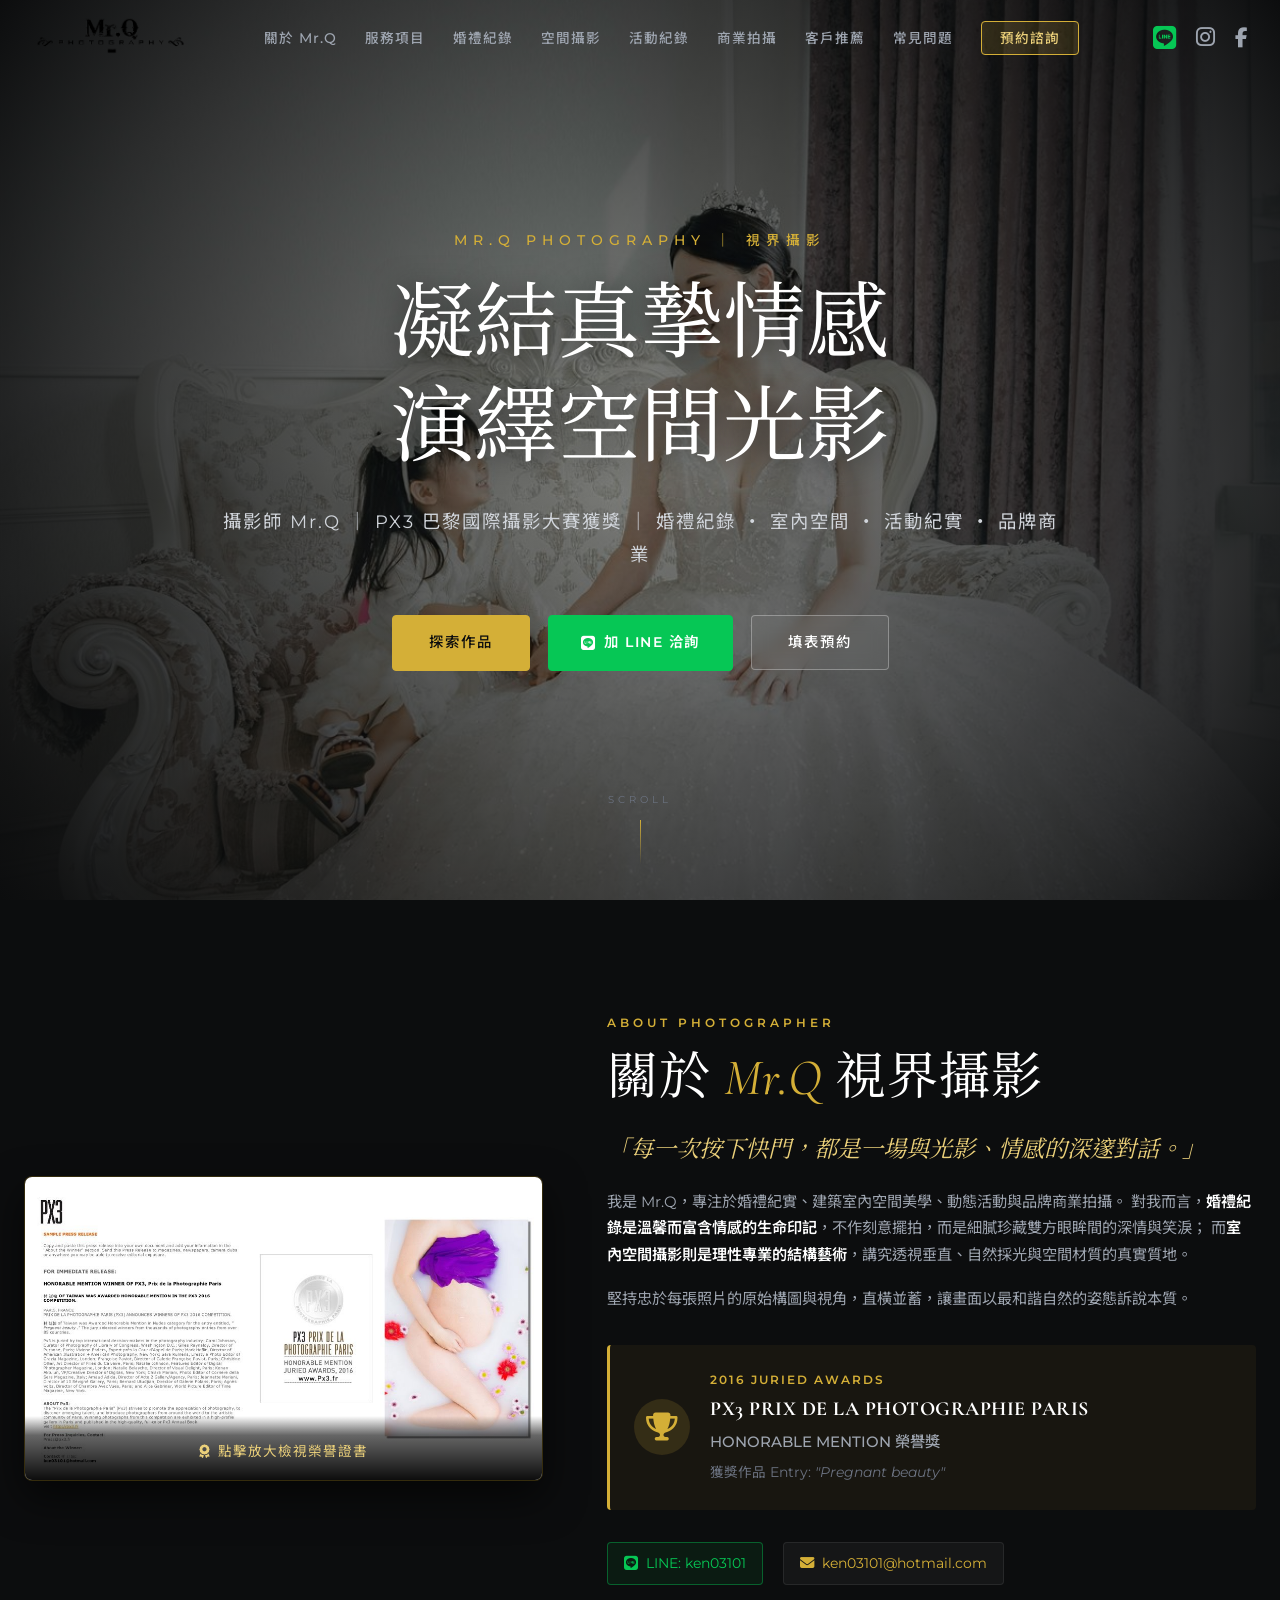
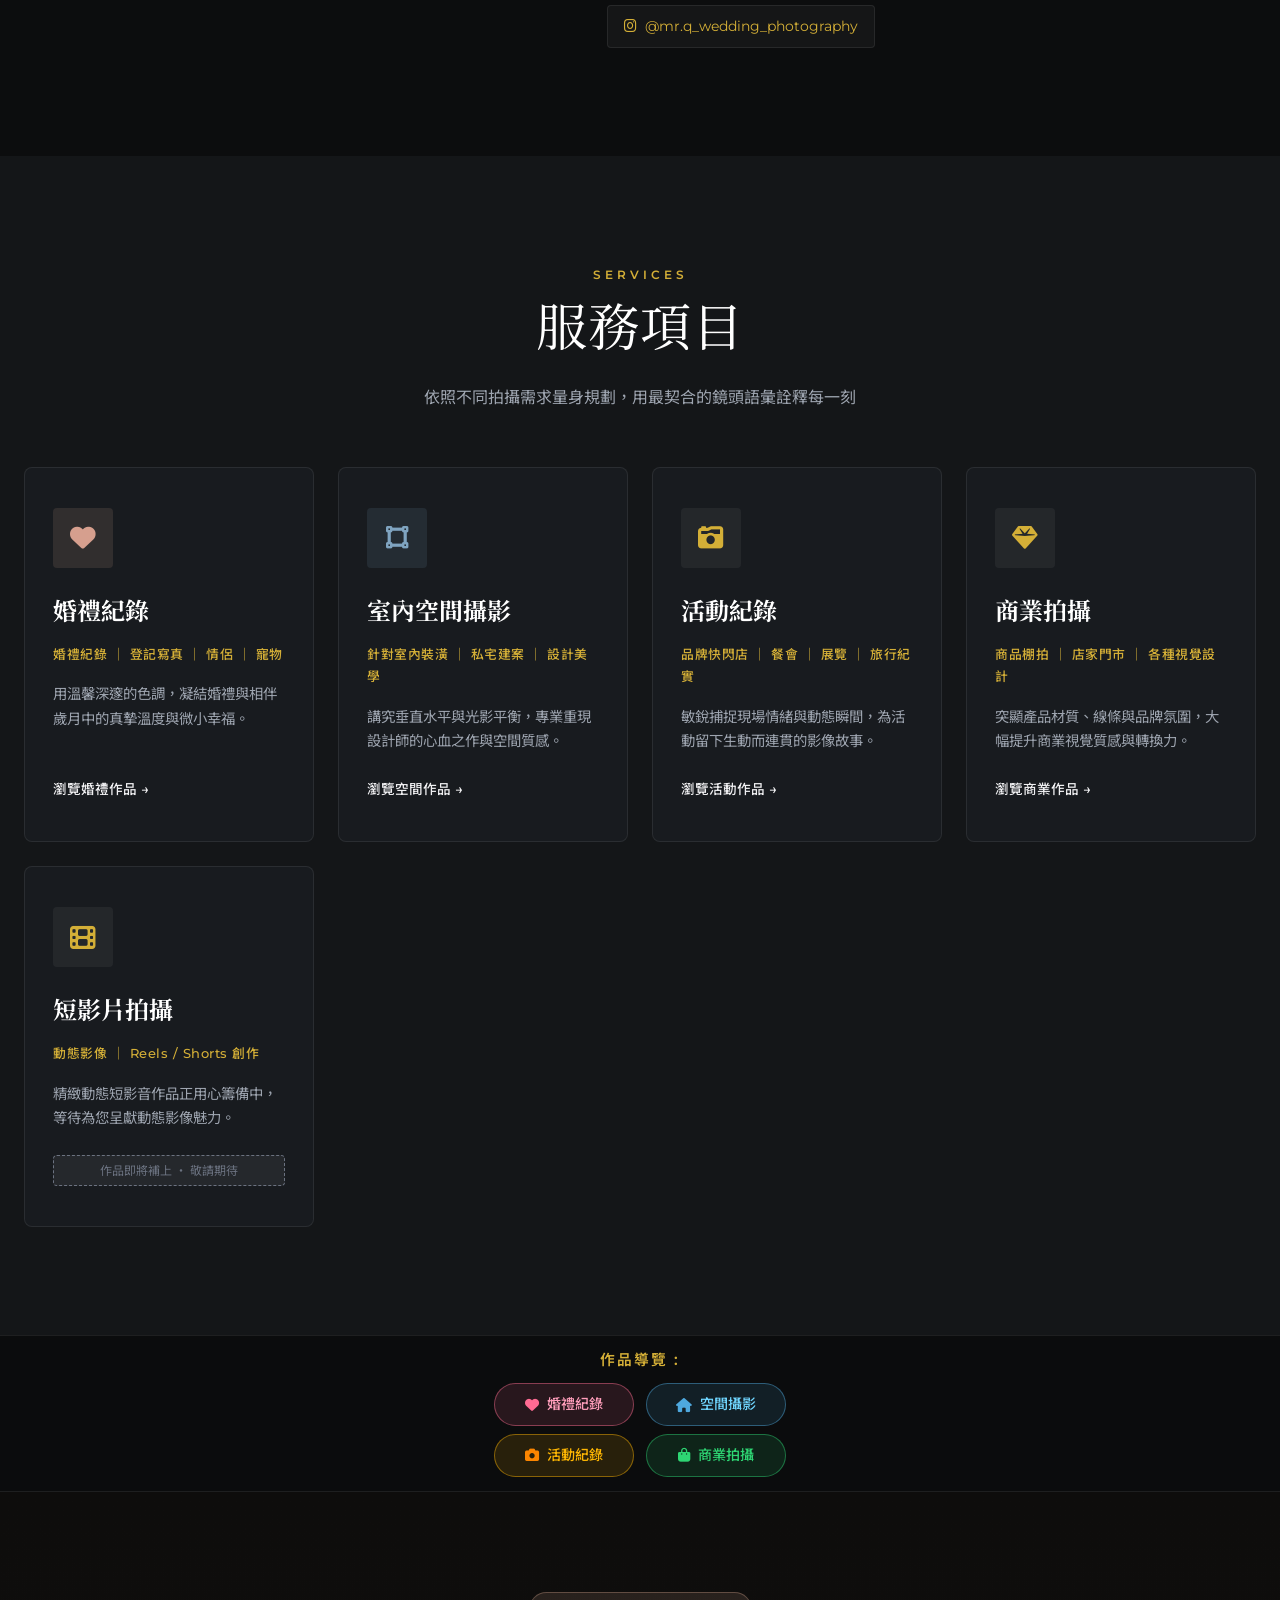
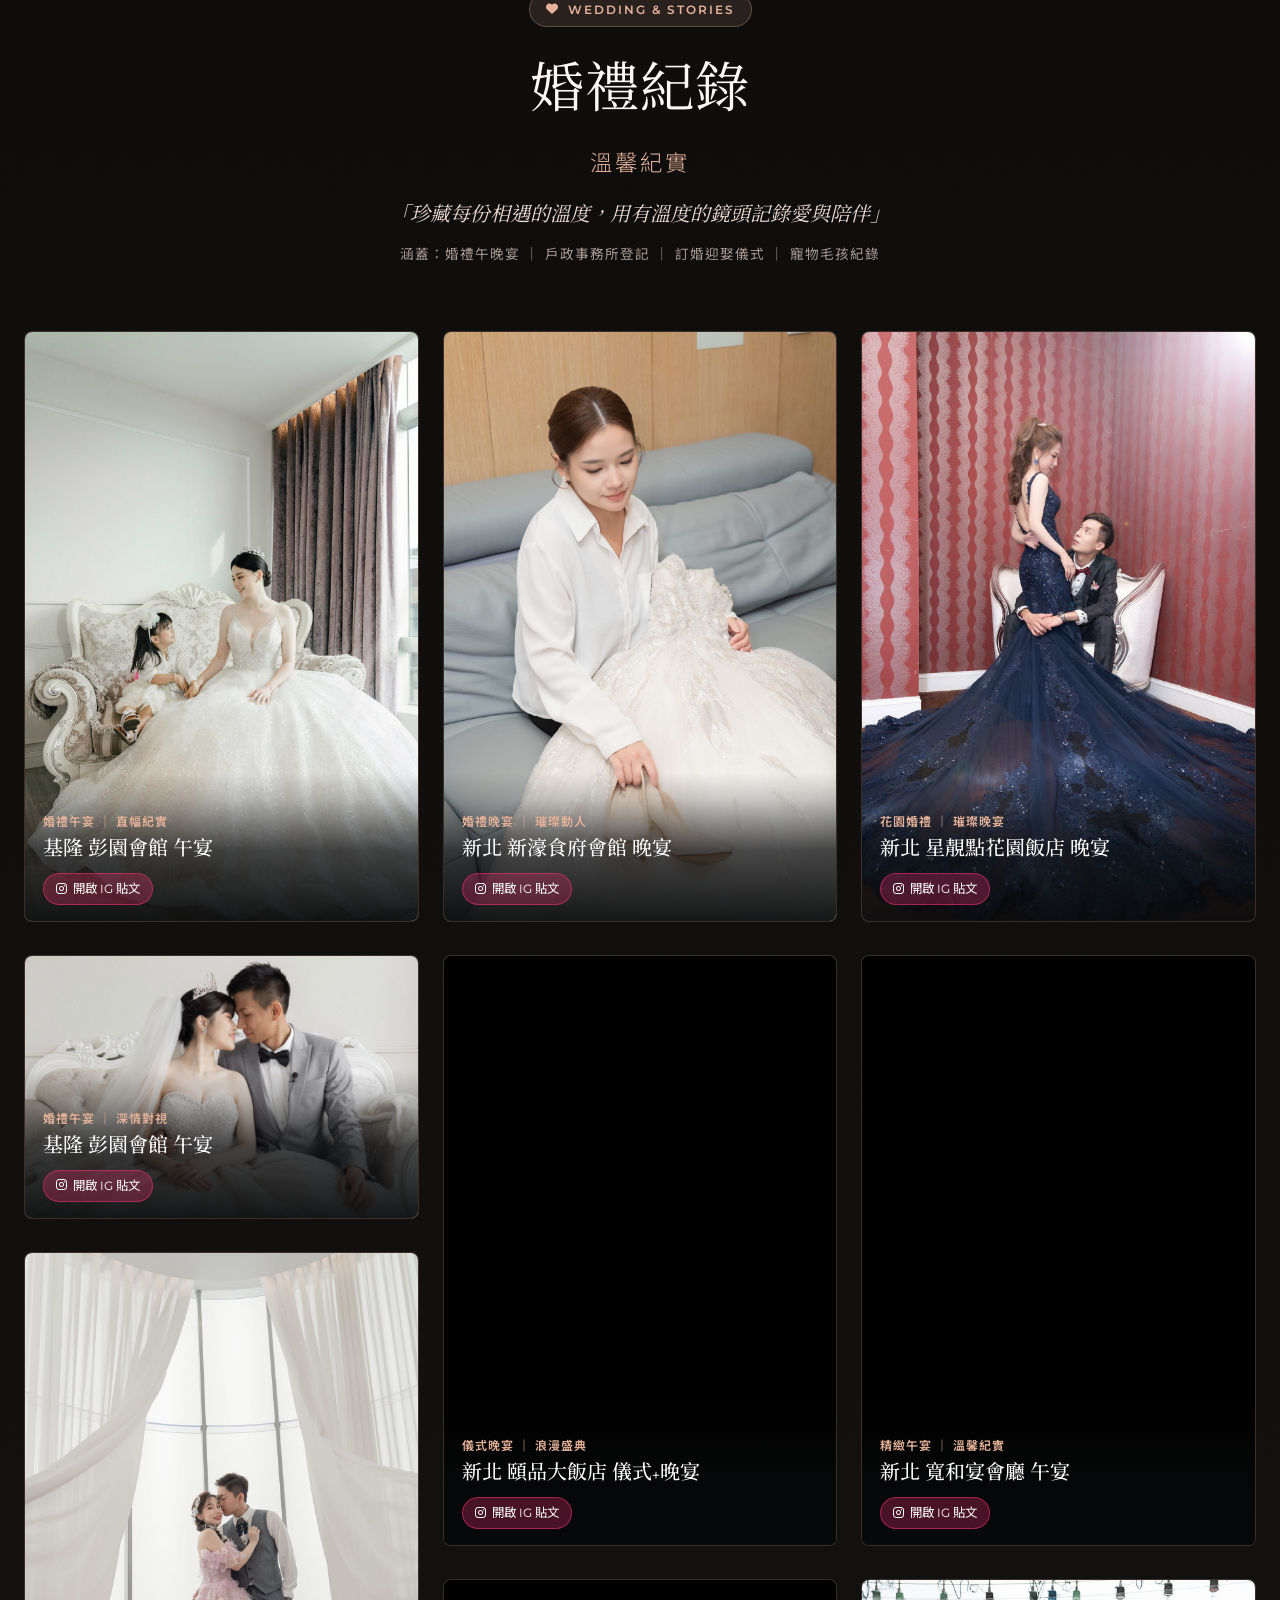
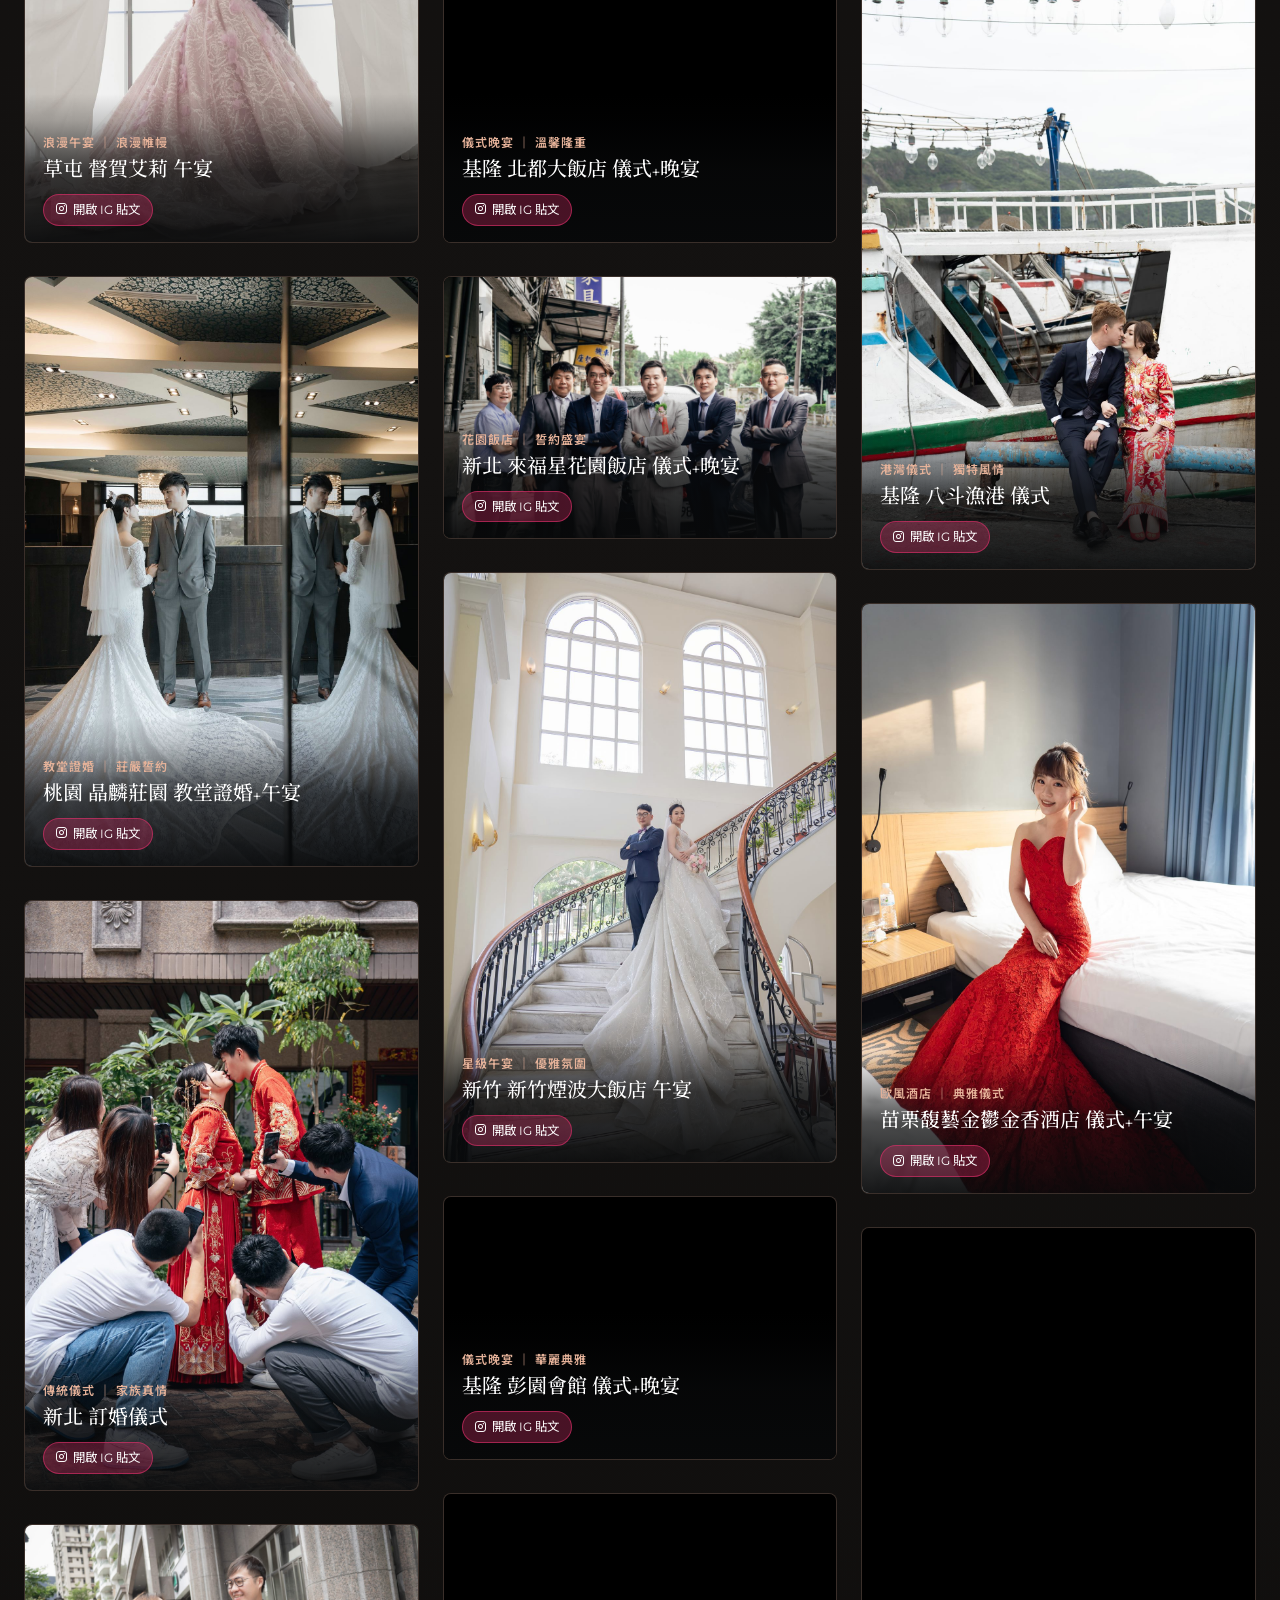
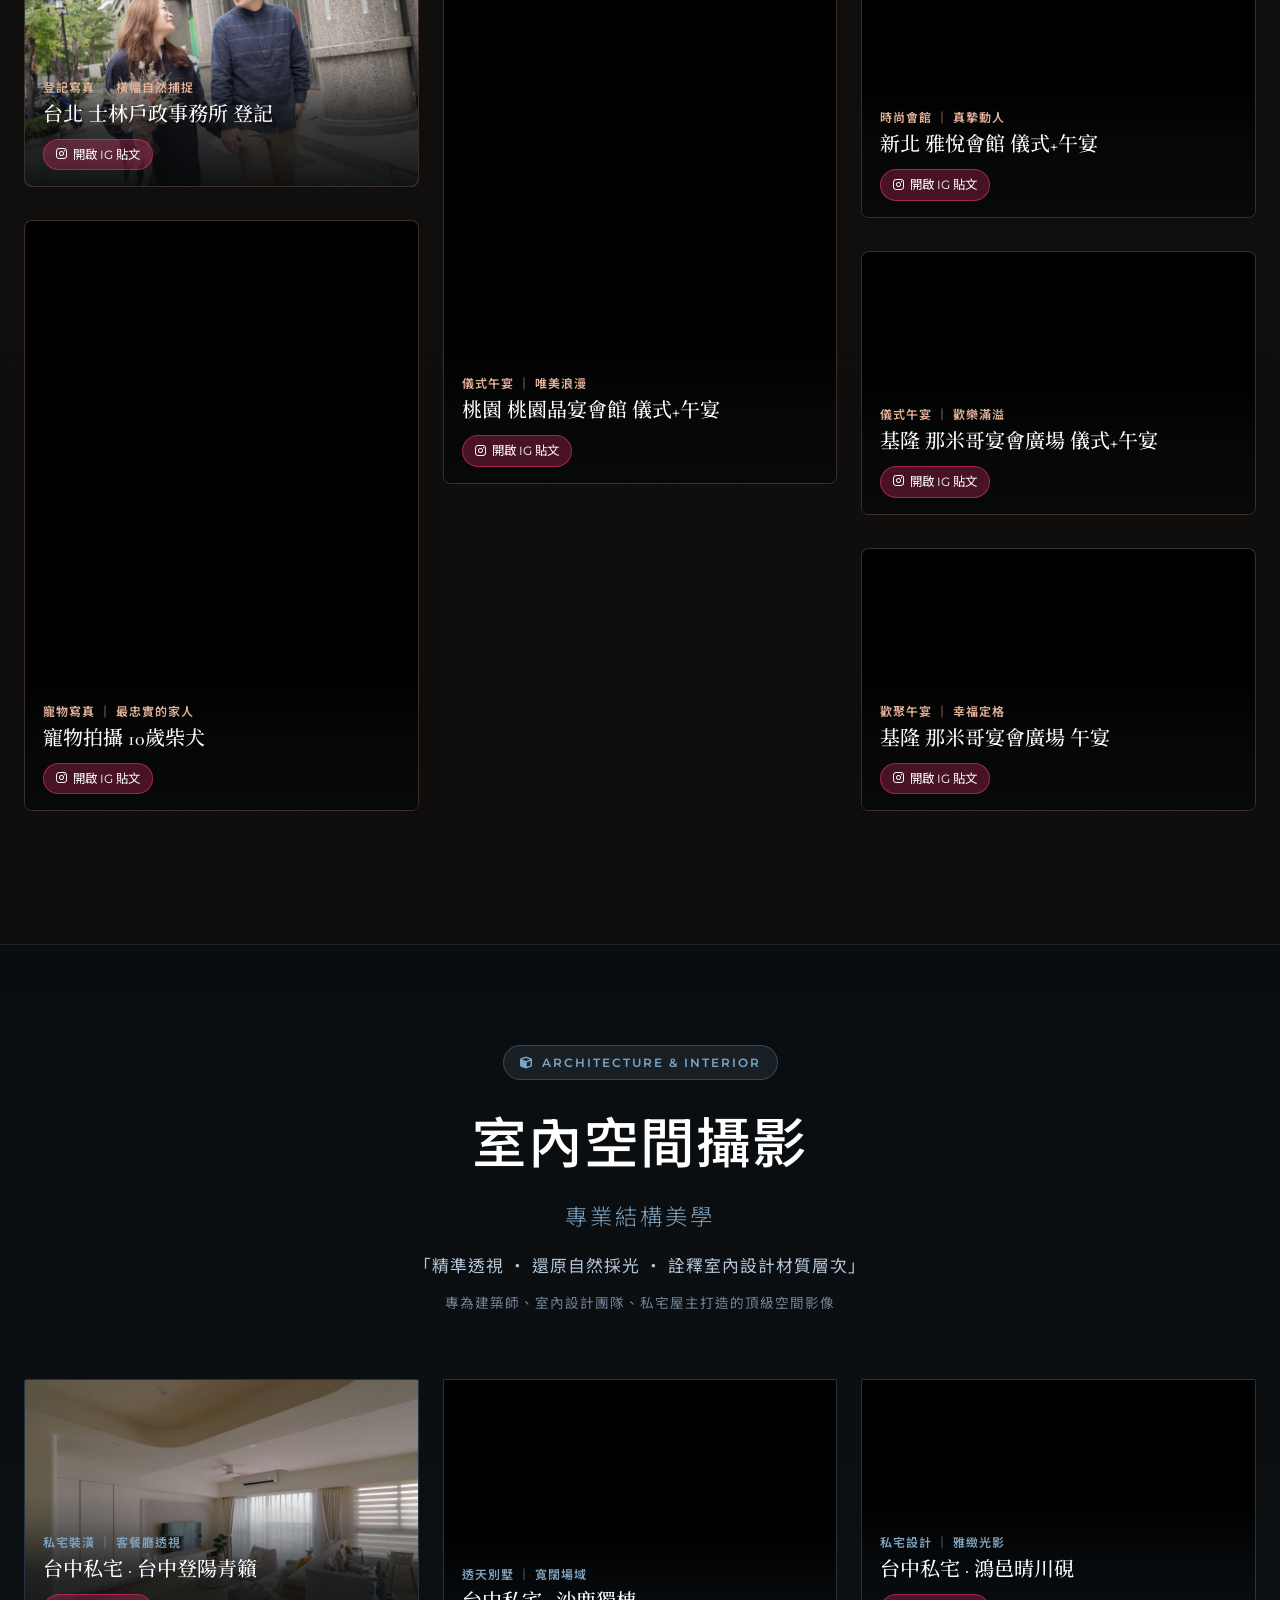
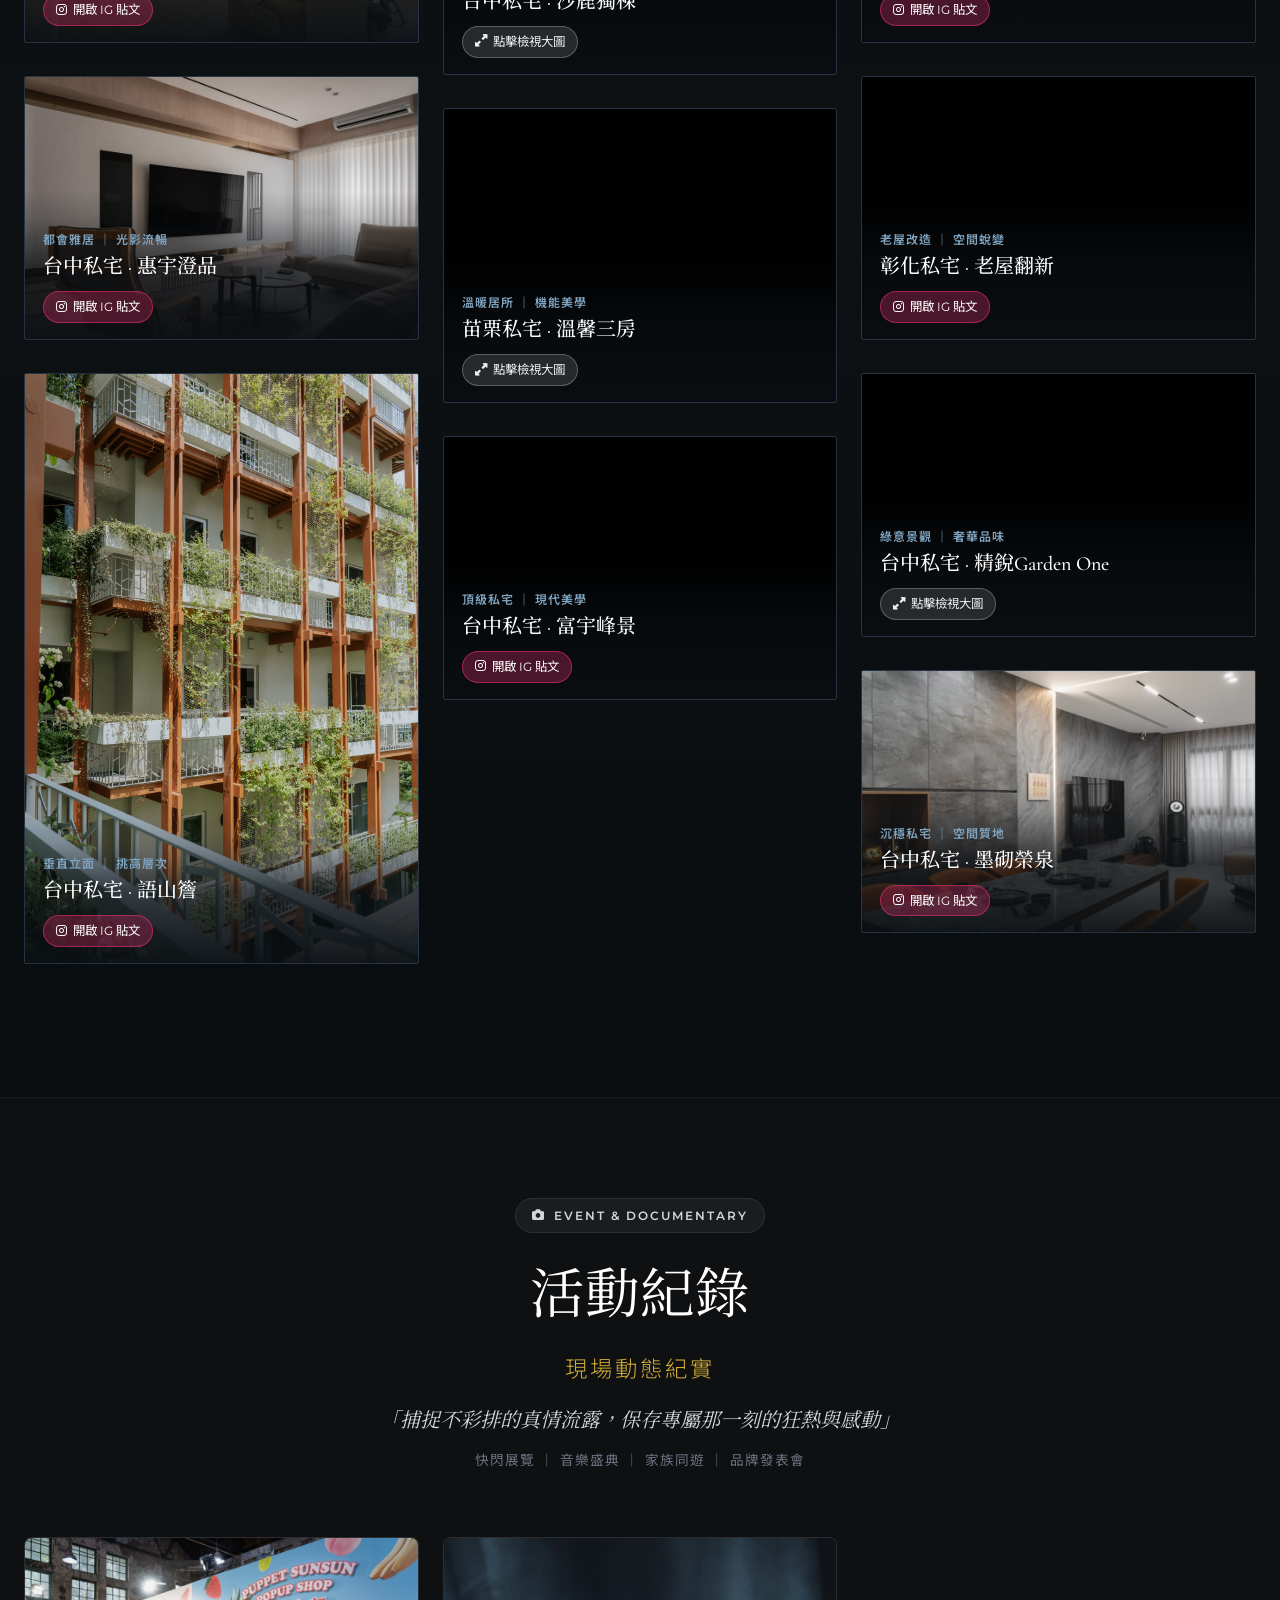
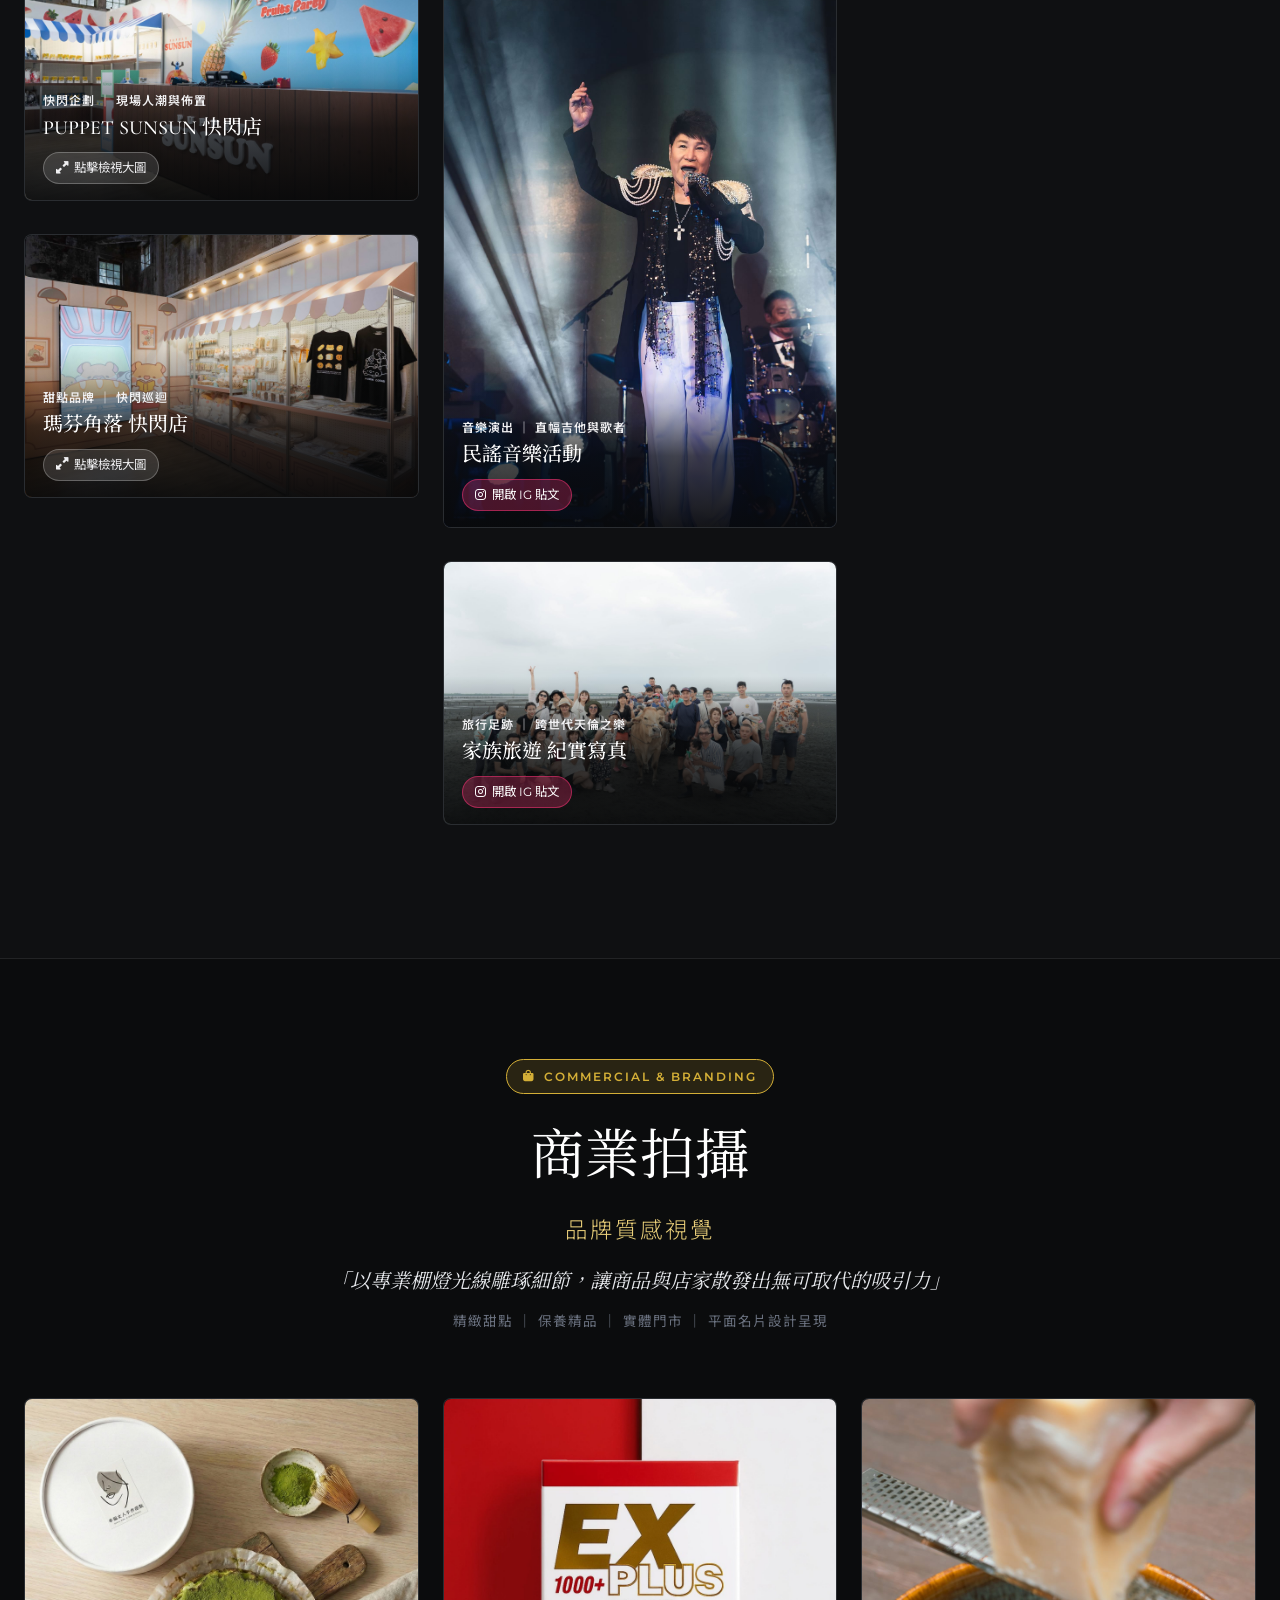
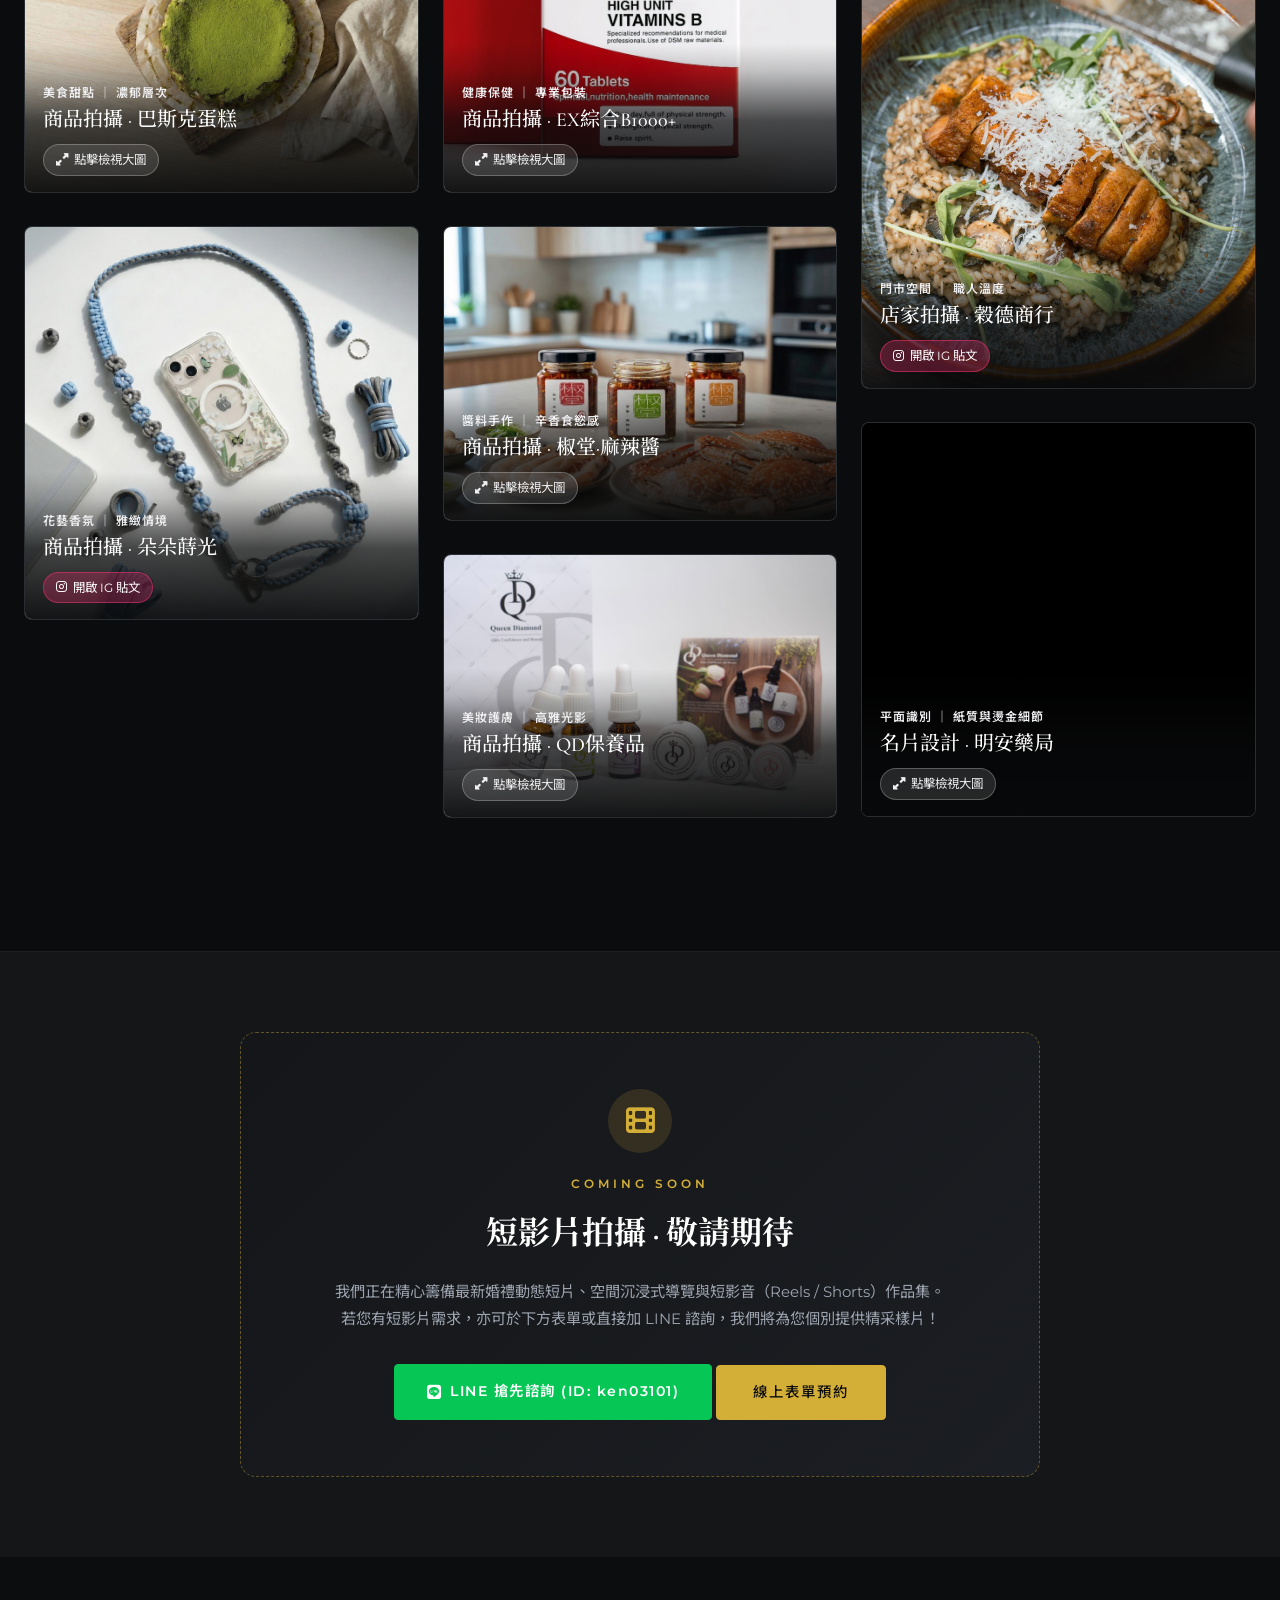
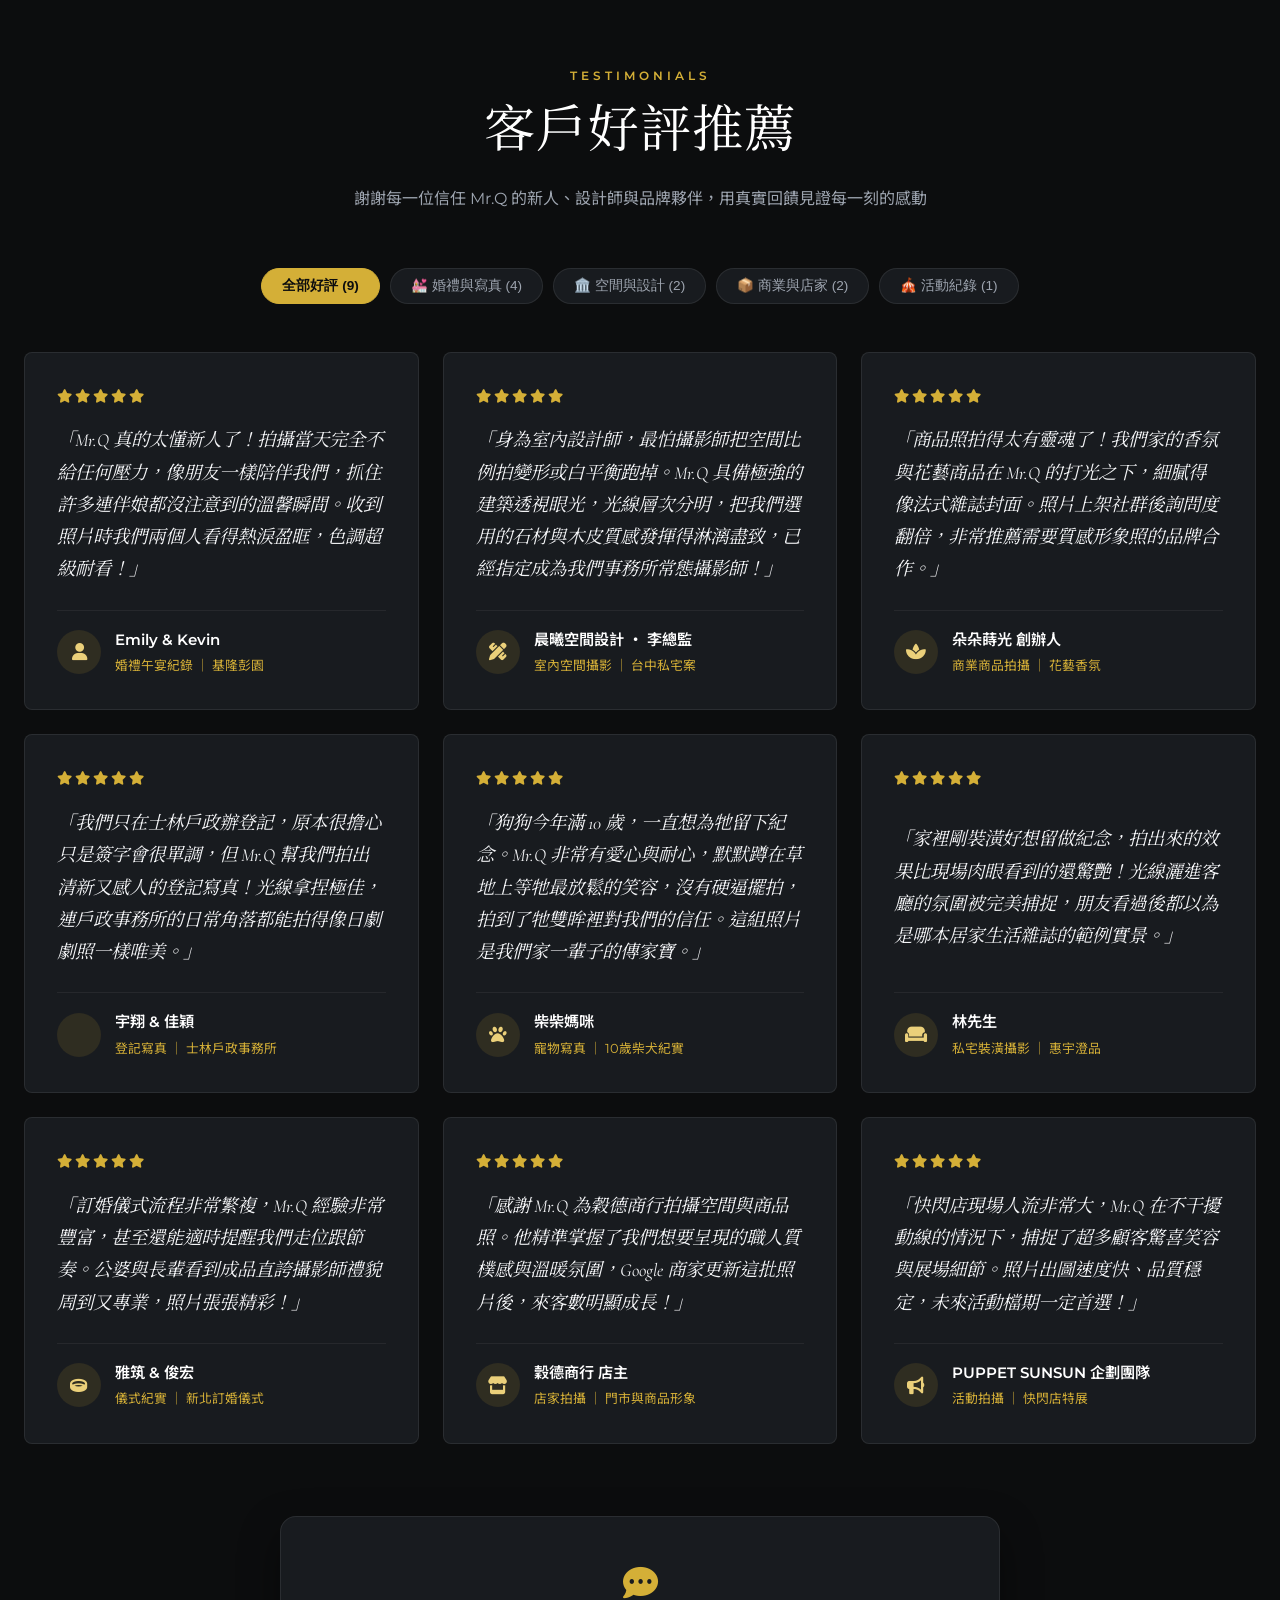
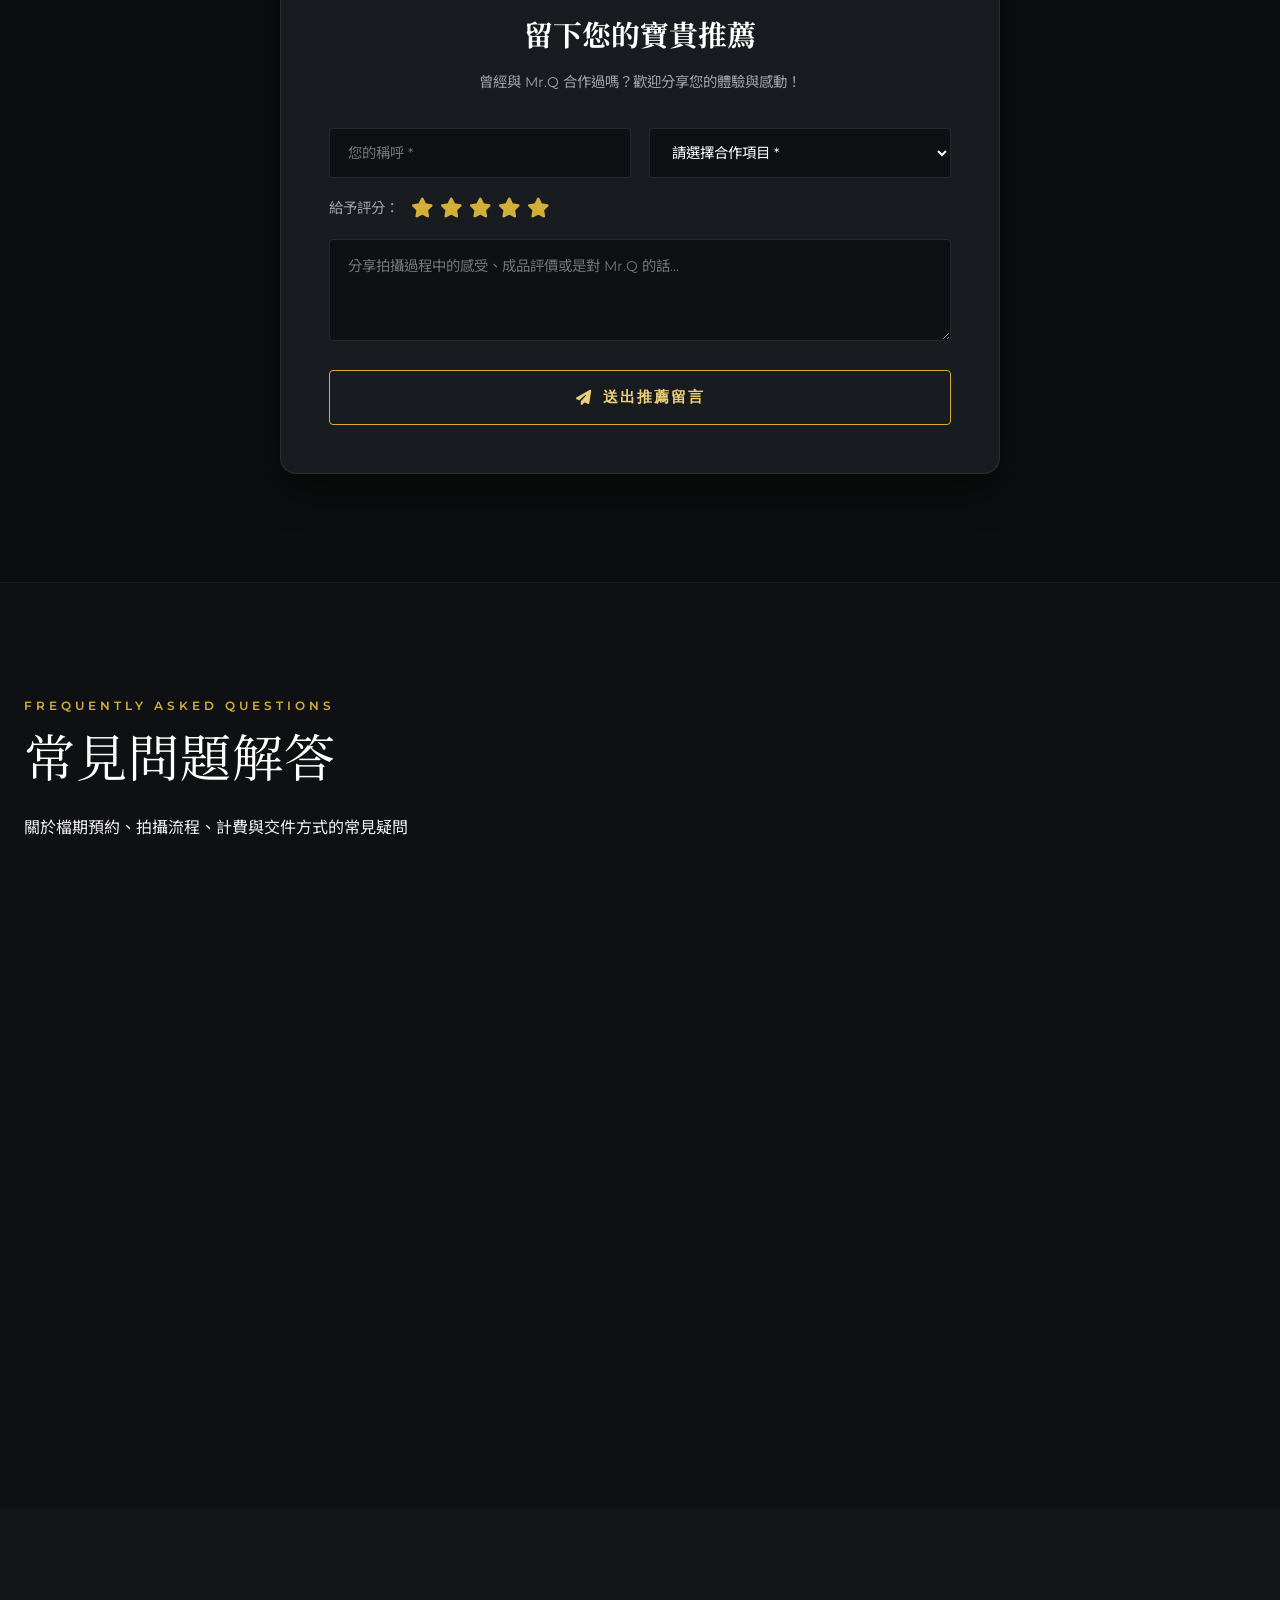
==== commit e911376c: "chore: Position Google tag immediately following <head> element" ====
--- a/index.html
+++ b/index.html
@@ -1,10 +1,7 @@
 <!DOCTYPE html>
 <html lang="zh-TW">
 <head>
-    <meta charset="UTF-8">
-    <meta name="viewport" content="width=device-width, initial-scale=1.0">
-    
-    <!-- ===== Google Analytics 4 流量統計追蹤碼 ===== -->
+    <!-- Google tag (gtag.js) -->
     <script async src="https://www.googletagmanager.com/gtag/js?id=G-Z2TCFSD4DE"></script>
     <script>
       window.dataLayer = window.dataLayer || [];
@@ -13,6 +10,9 @@
 
       gtag('config', 'G-Z2TCFSD4DE');
     </script>
+
+    <meta charset="UTF-8">
+    <meta name="viewport" content="width=device-width, initial-scale=1.0">
     
     <!-- ===== SEO 核心標籤 ===== -->
     <title>Mr.Q Photography 視界攝影 | 婚禮紀錄 ‧ 室內空間攝影推薦 — 攝影師 Mr.Q (全台服務)</title>
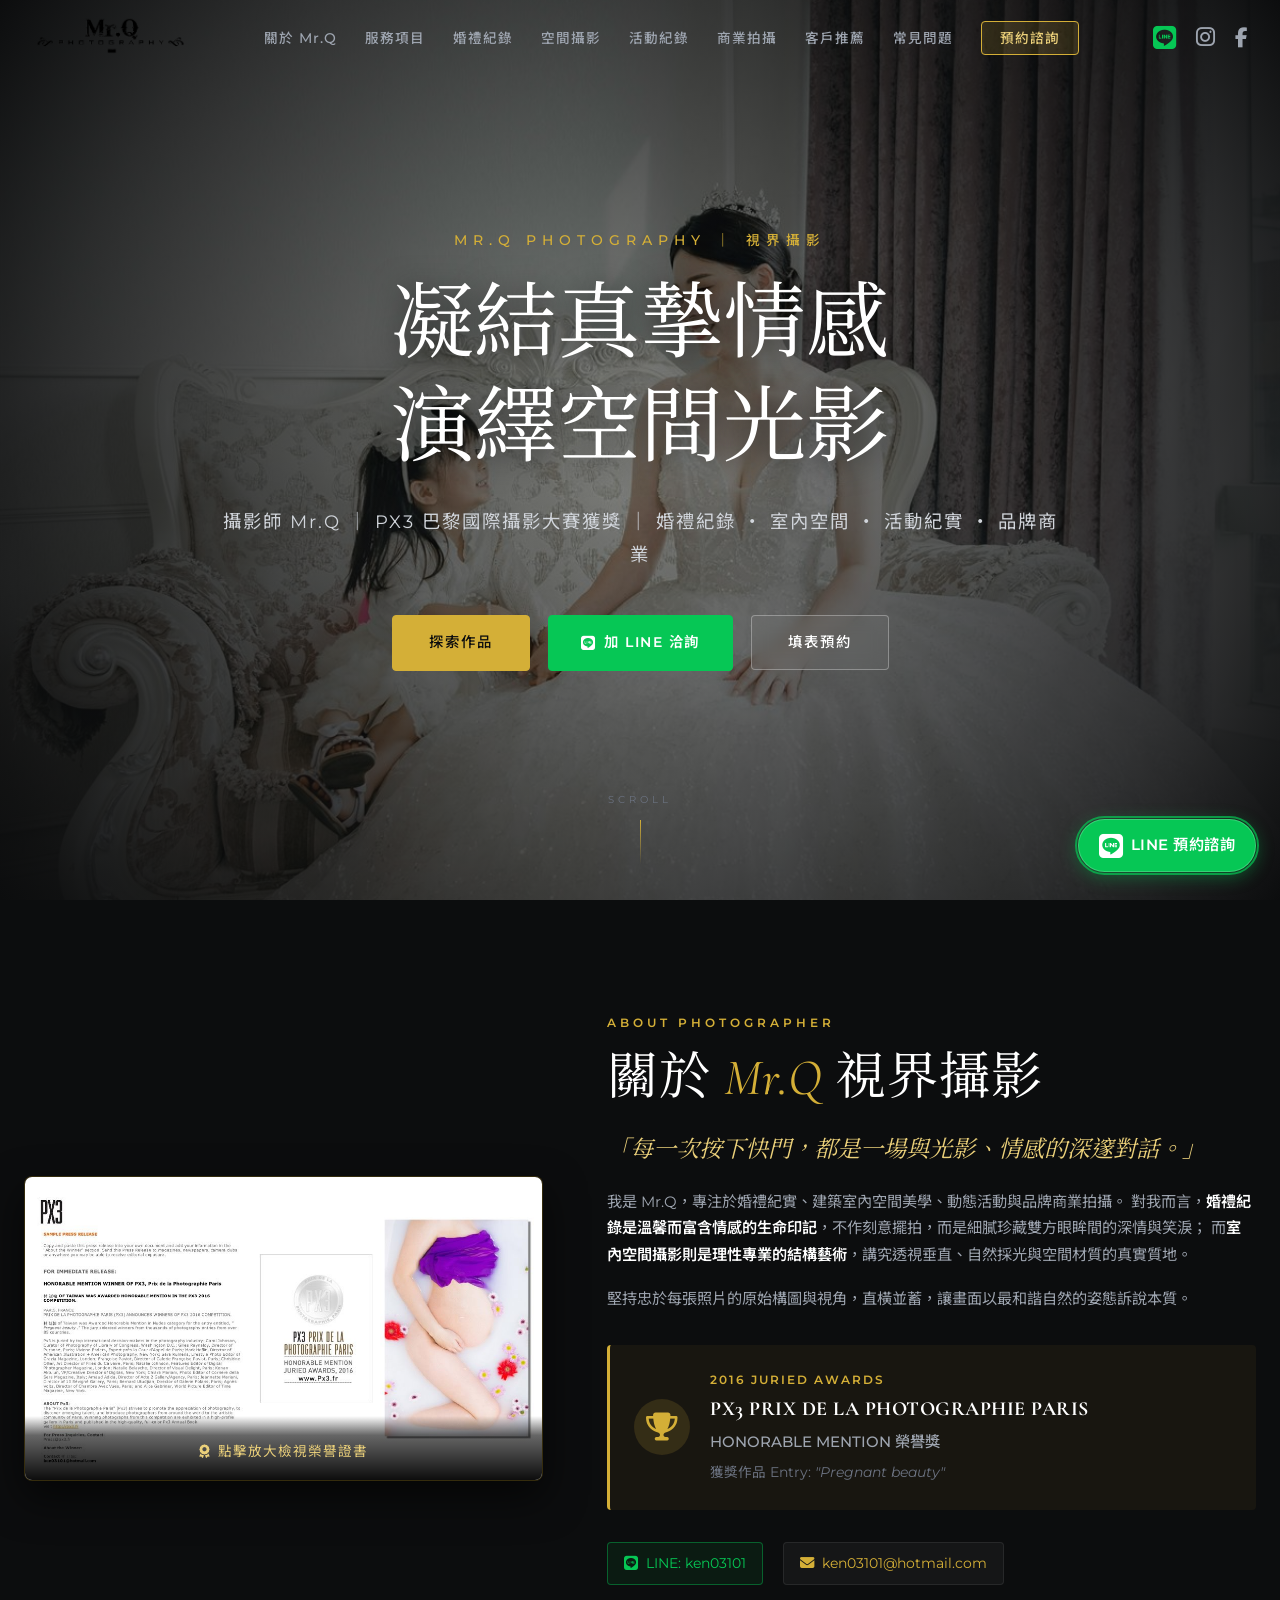
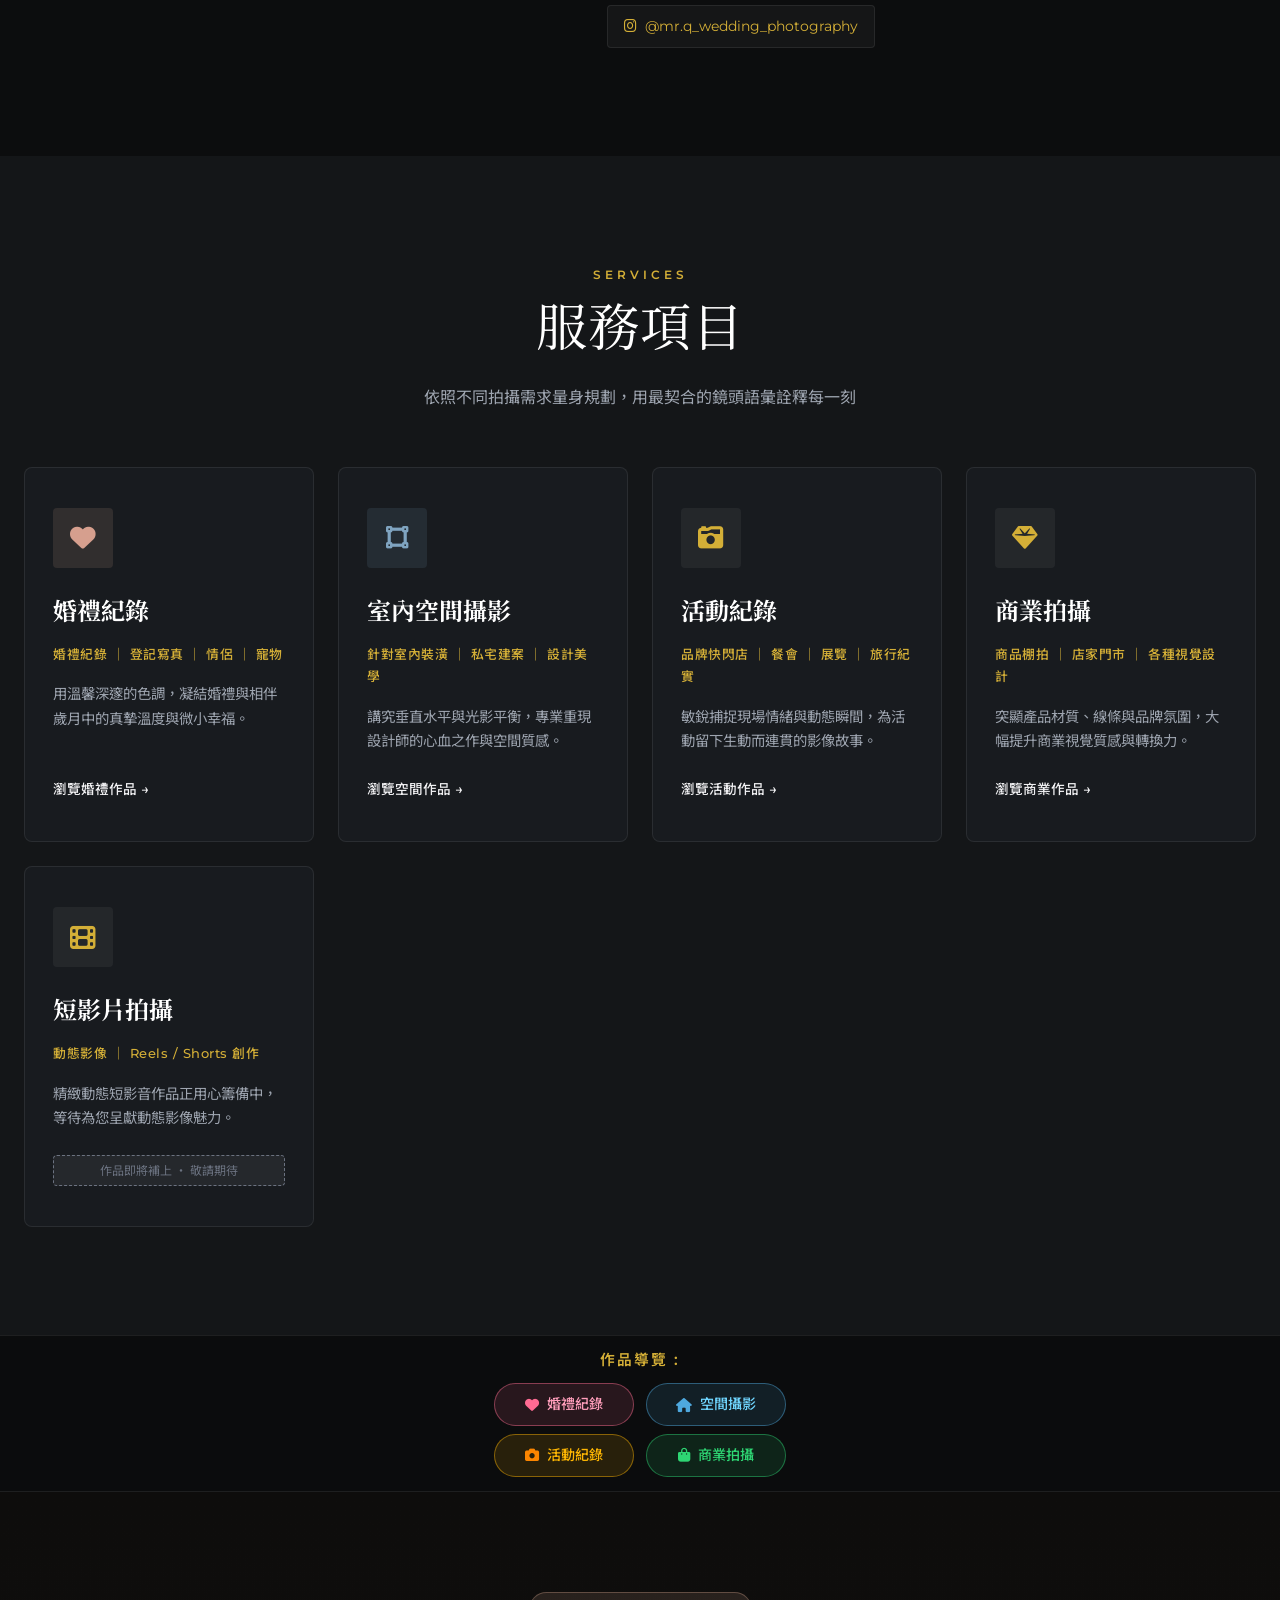
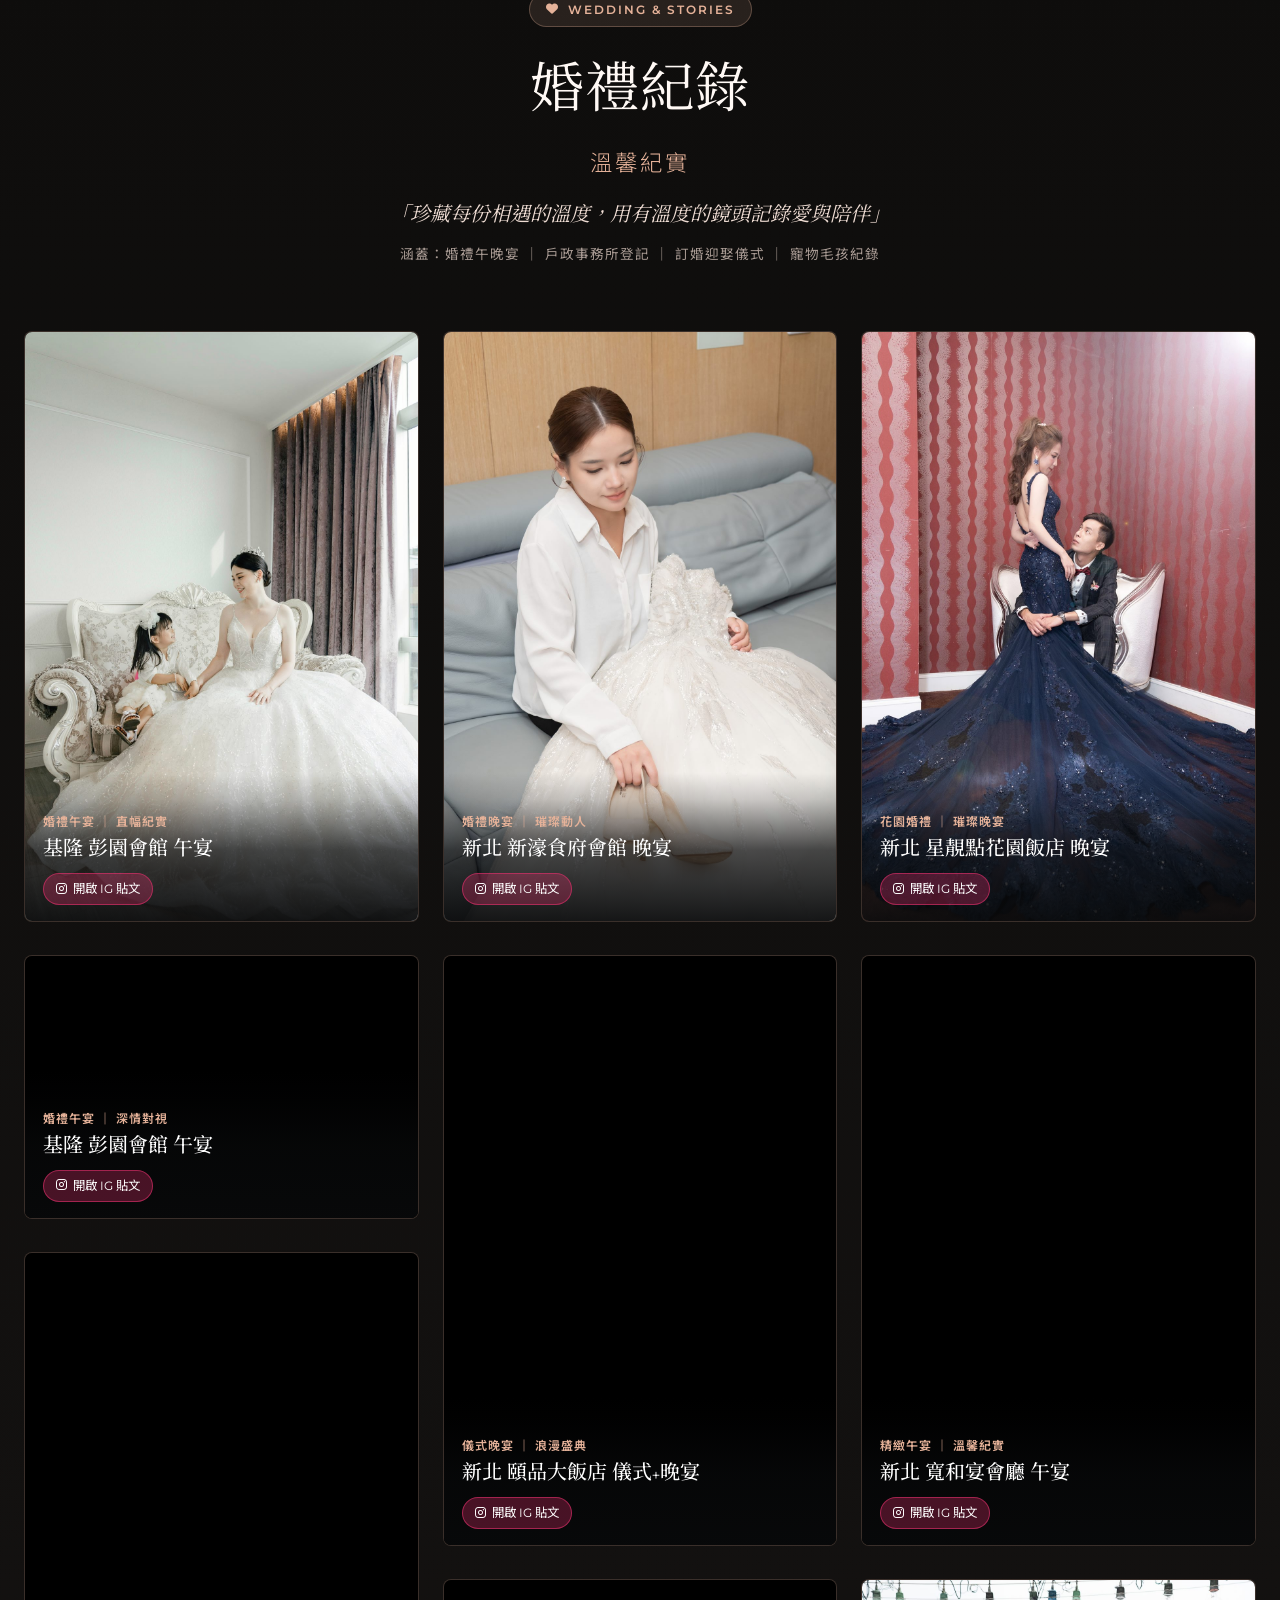
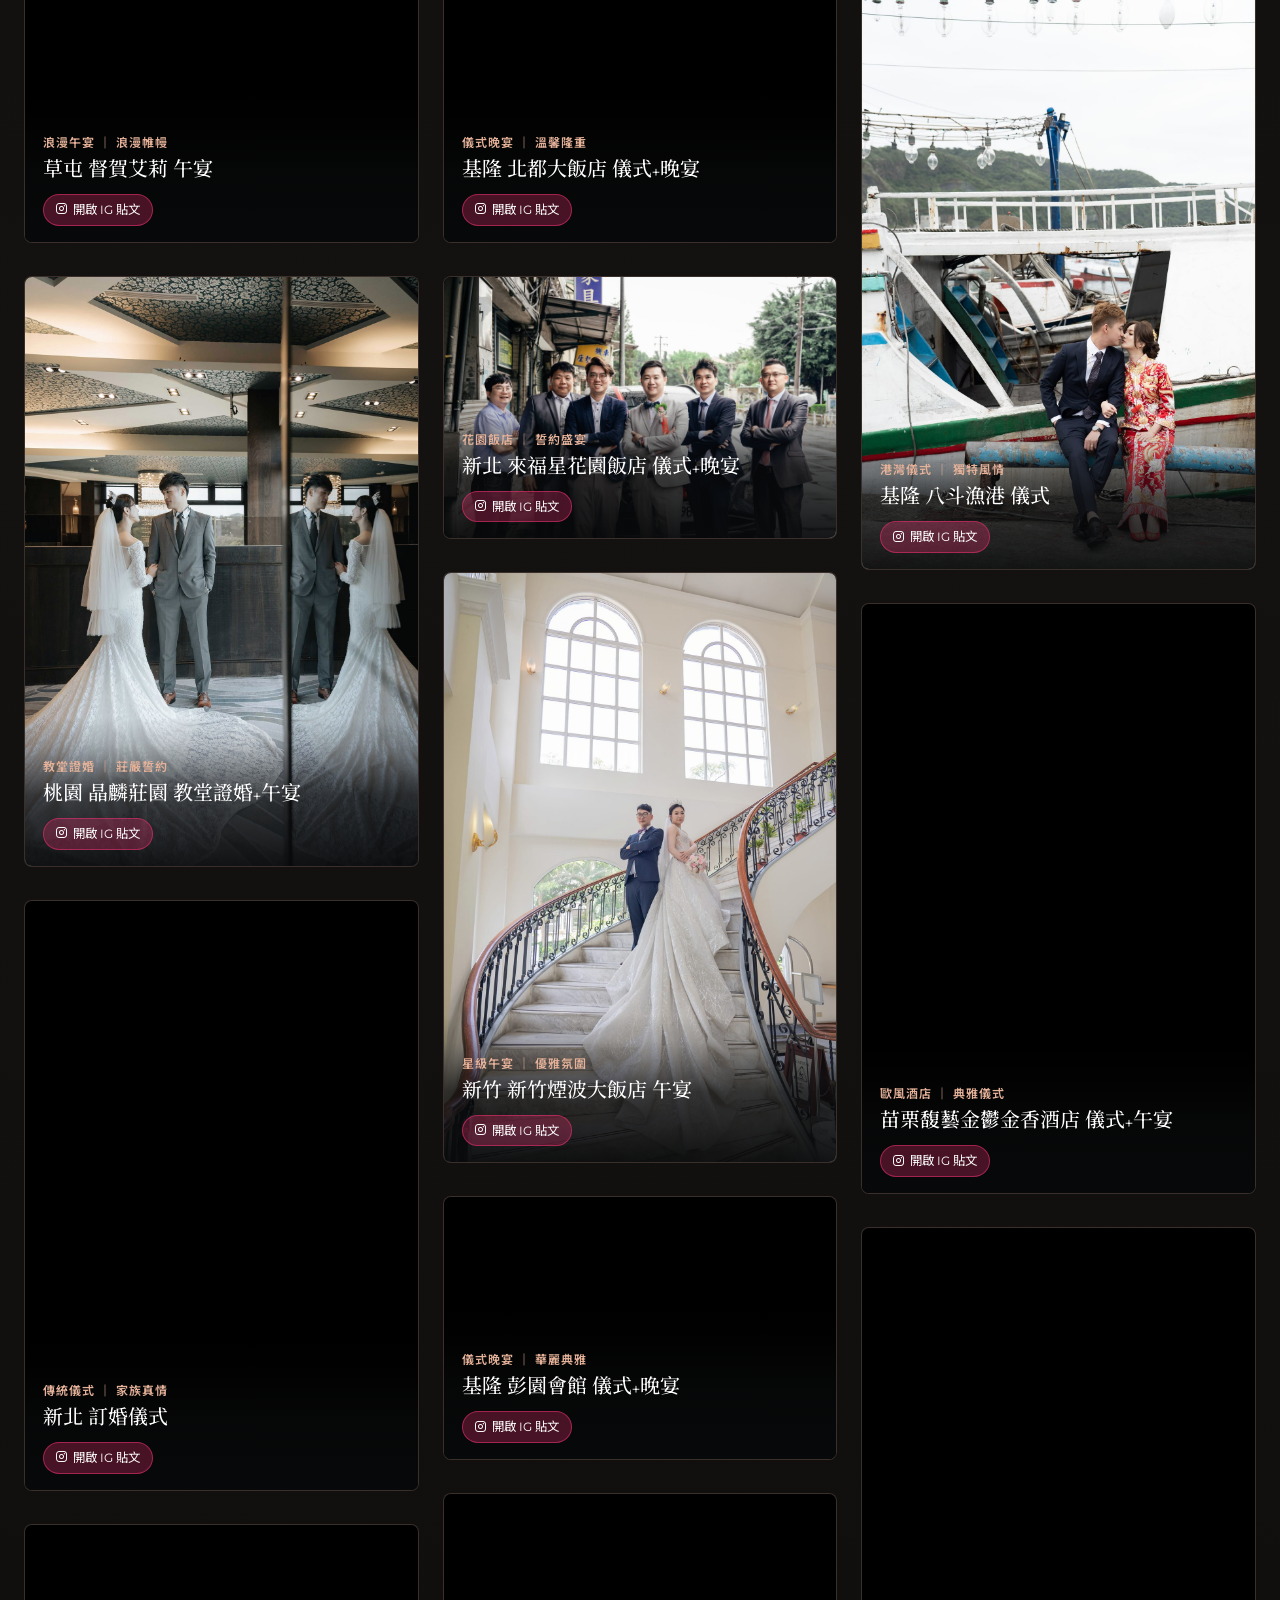
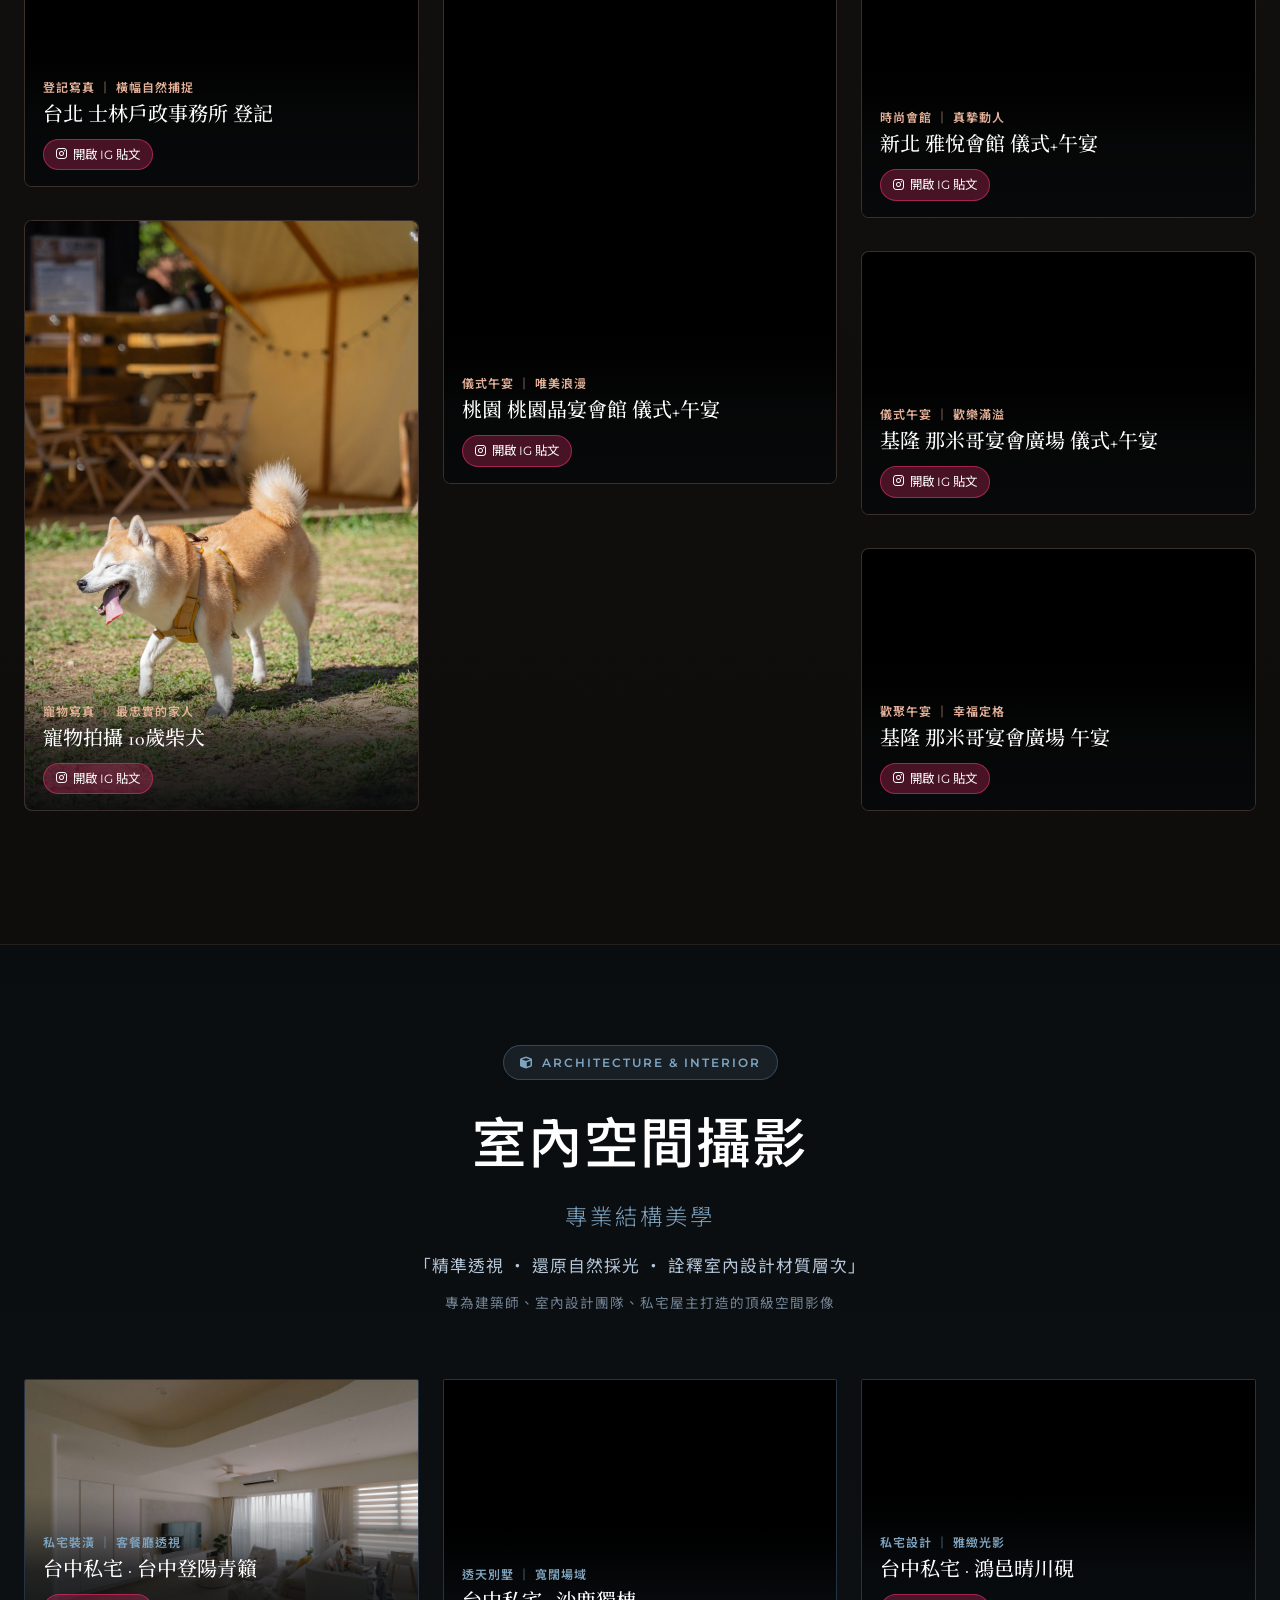
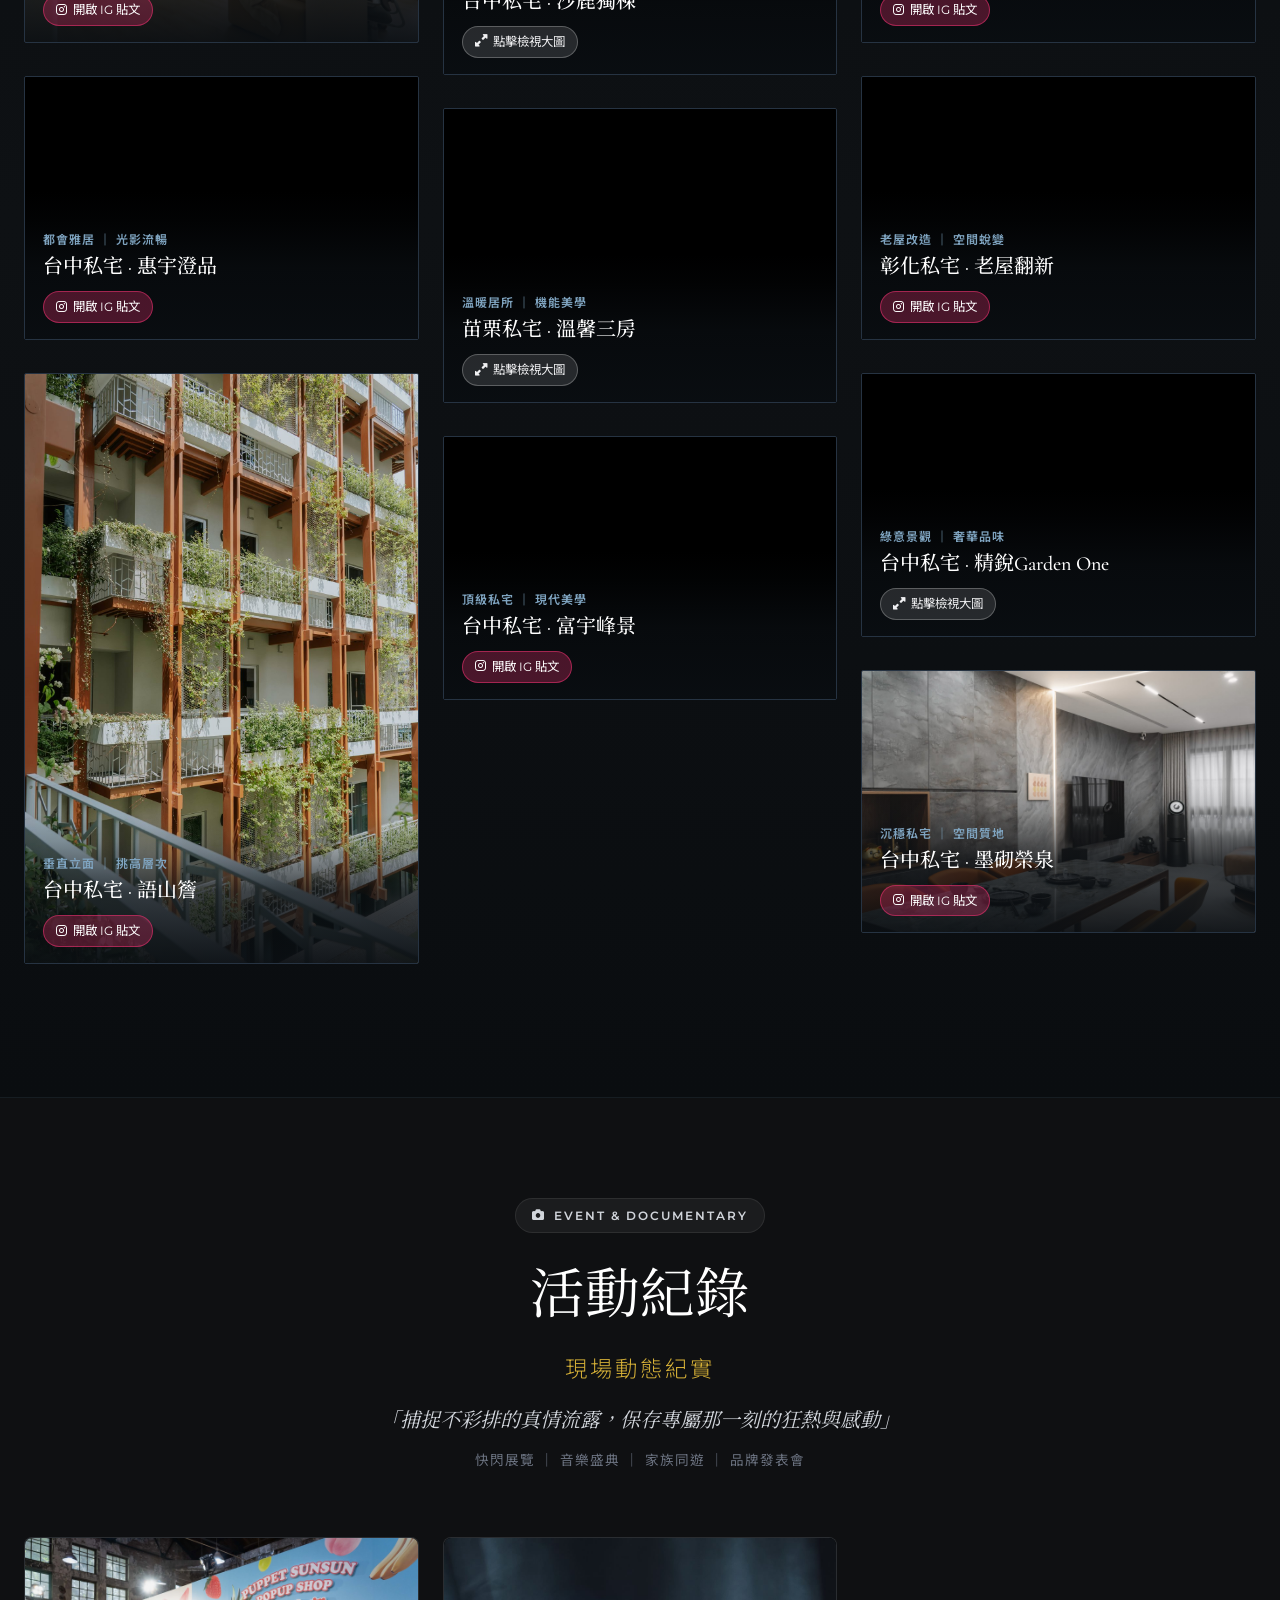
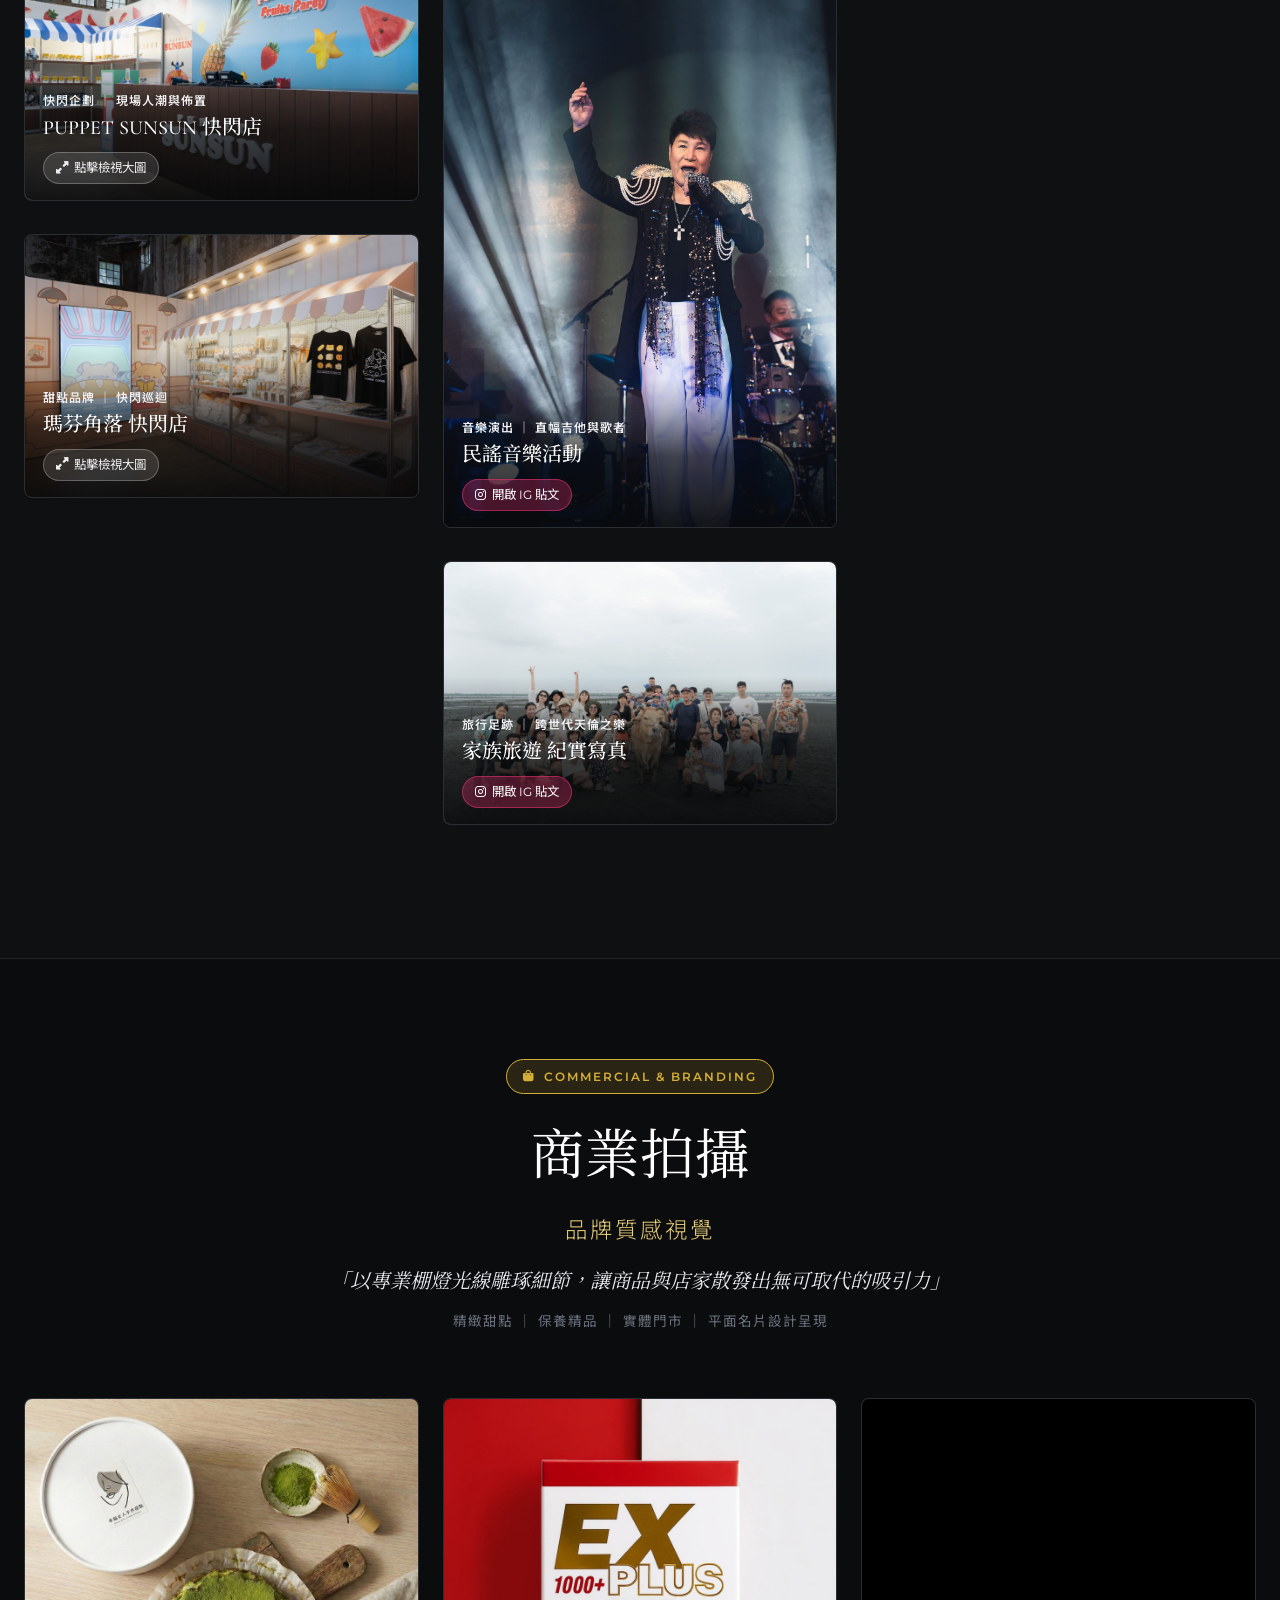
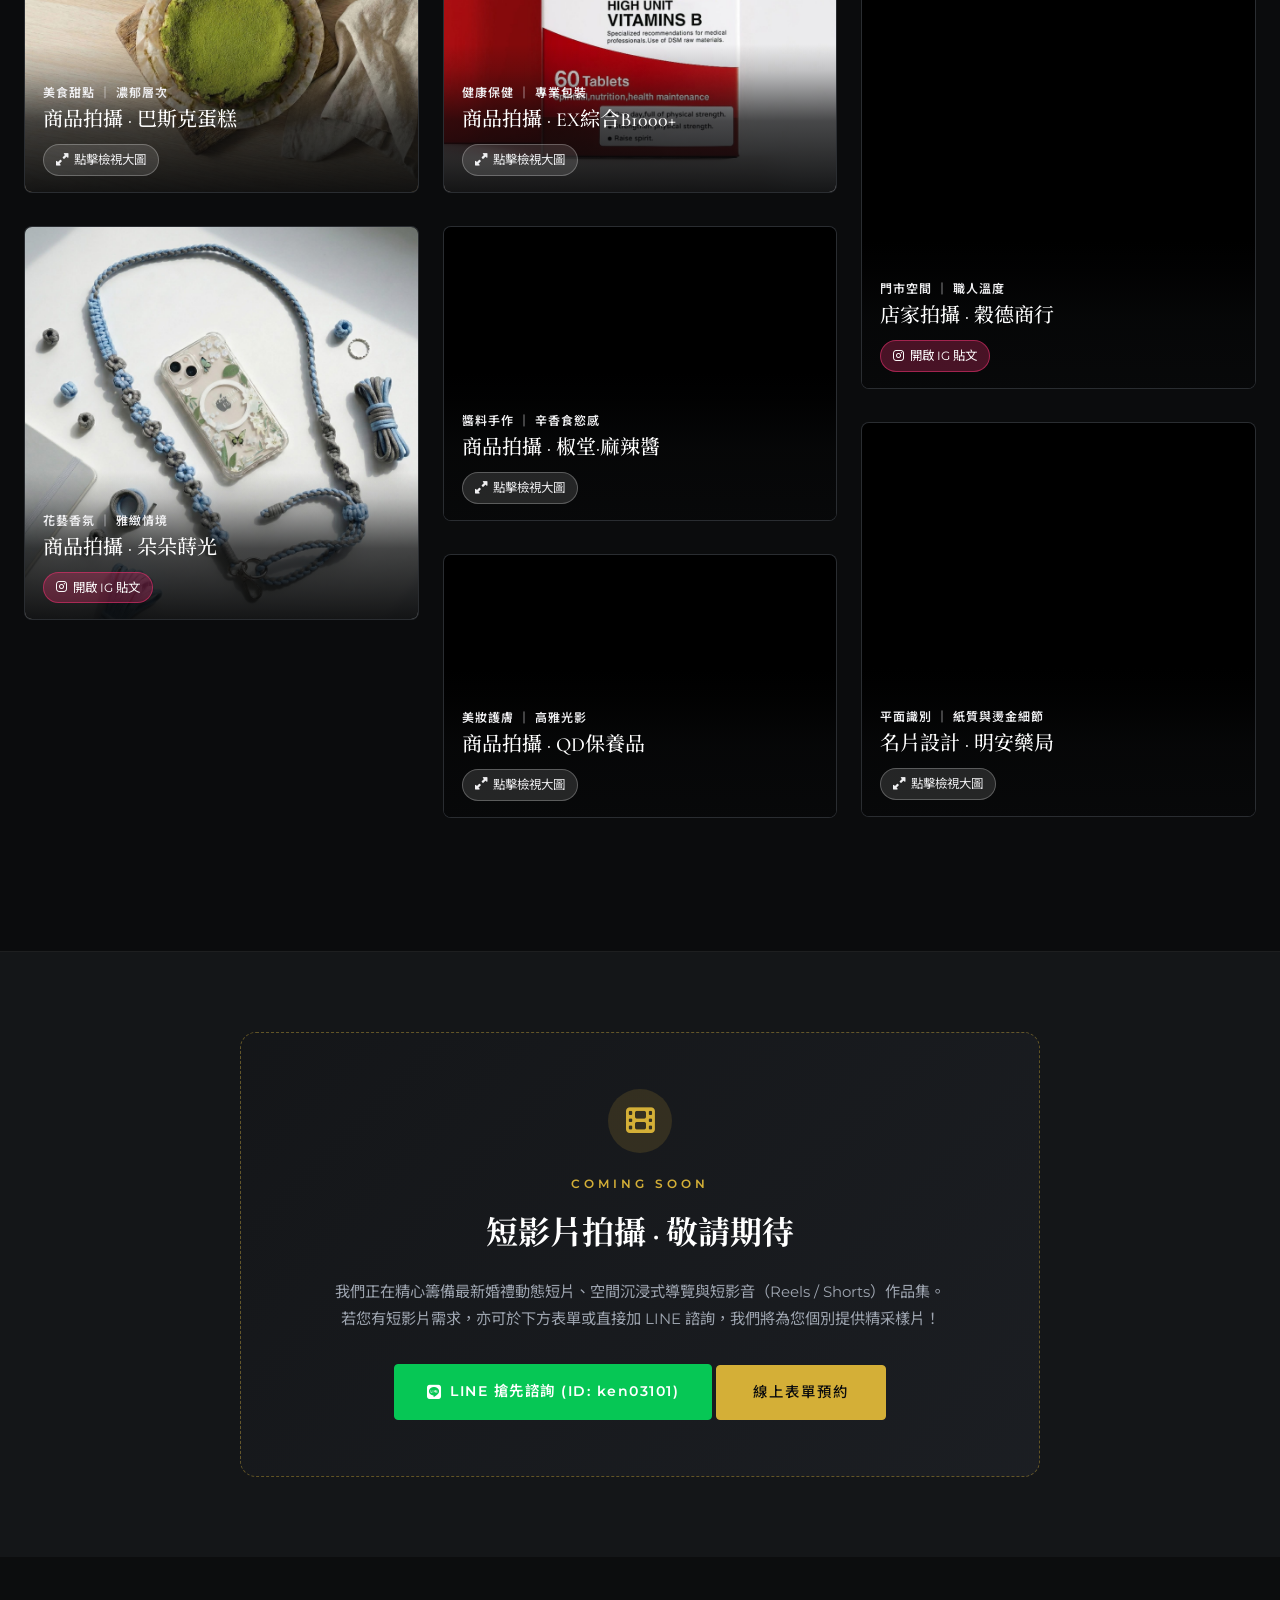
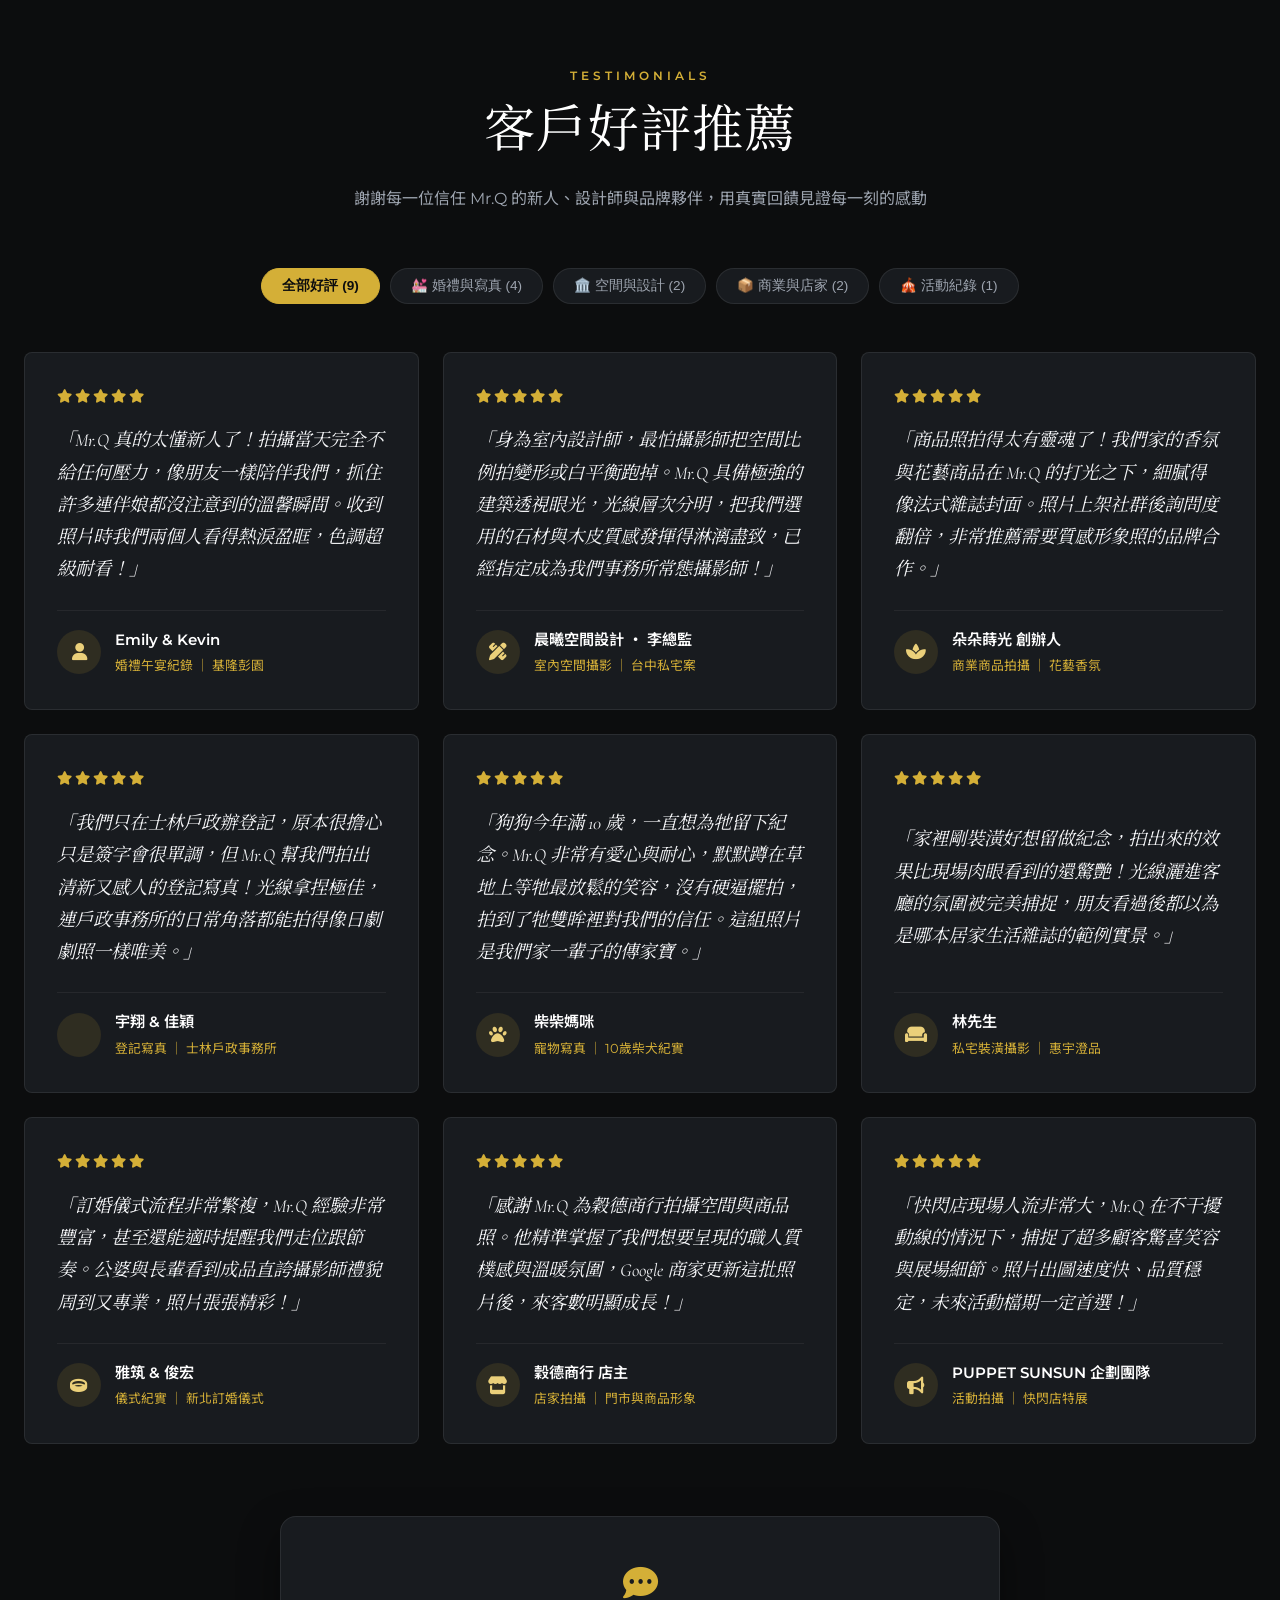
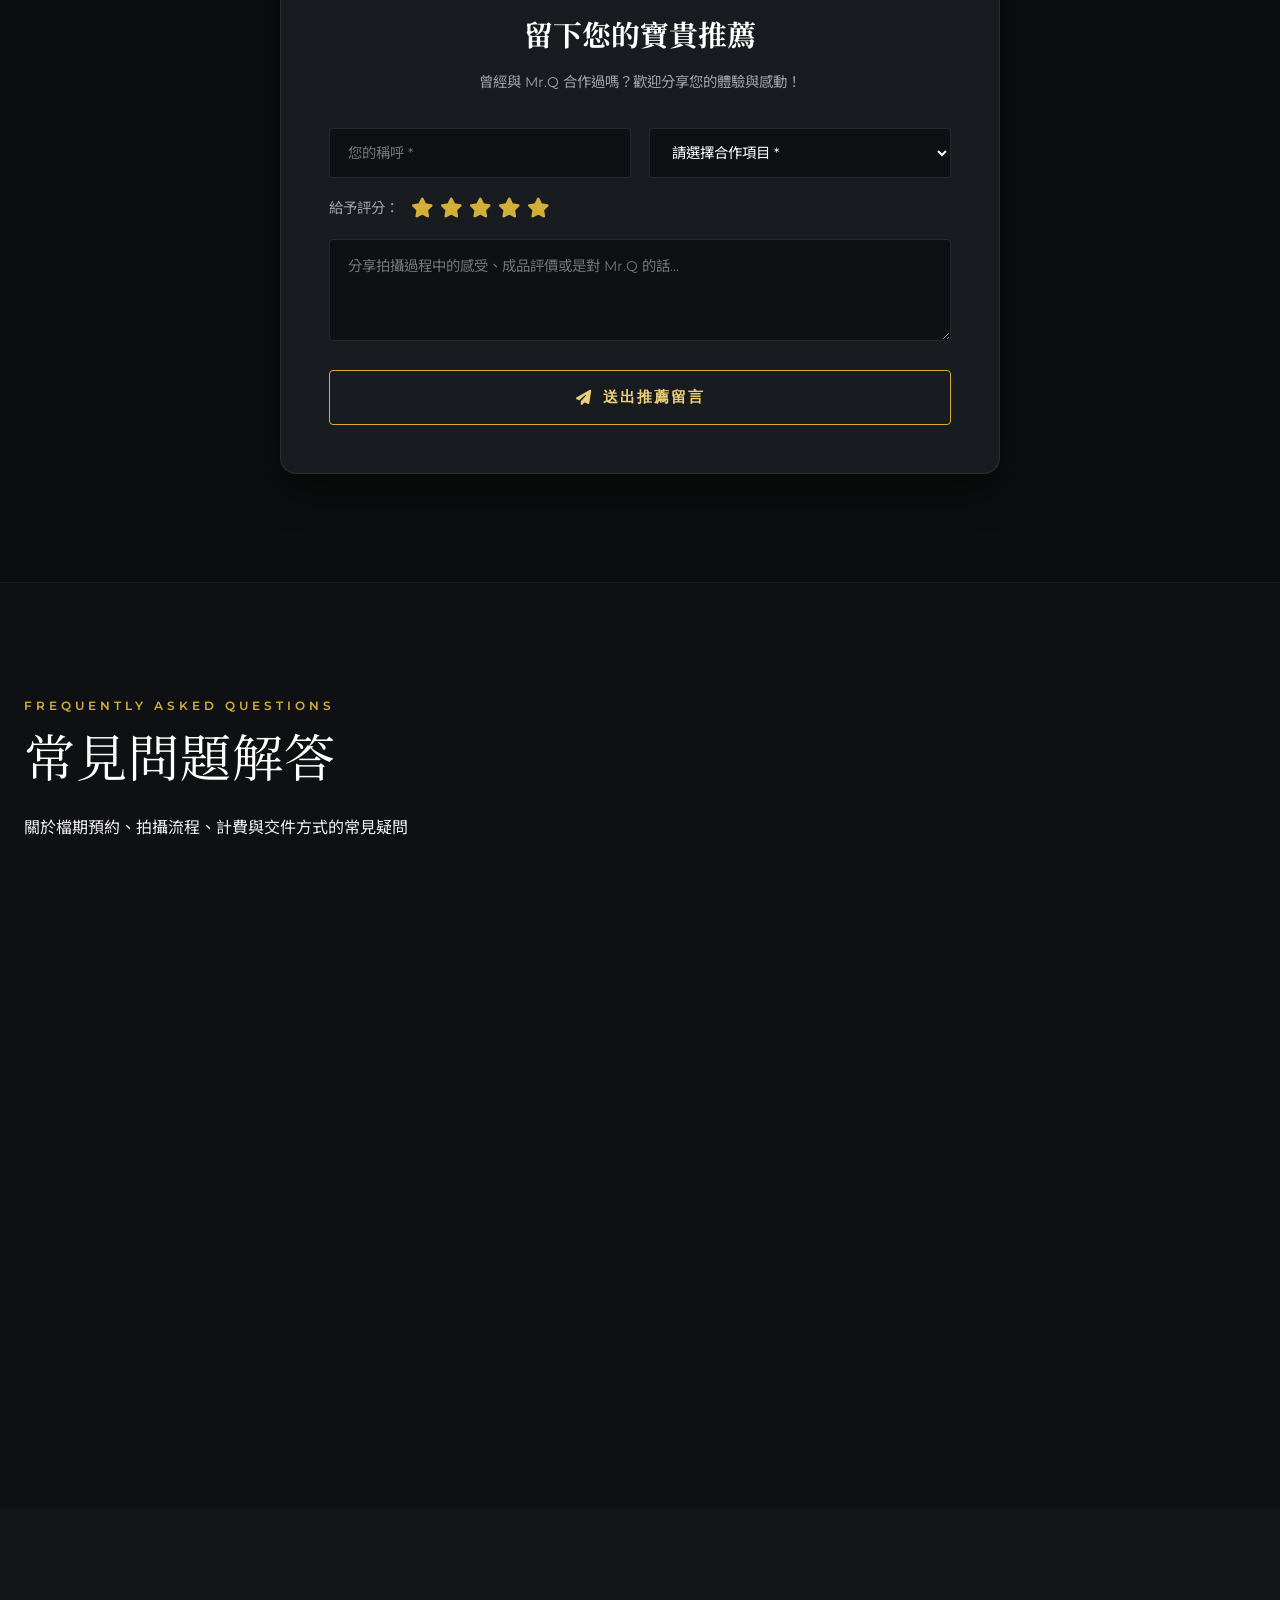
==== commit 006a9489: "feat: Add mobile-friendly floating sticky LINE reservation CTA with GA4 conversion tracking" ====
--- a/index.html
+++ b/index.html
@@ -1498,6 +1498,15 @@
         </div>
     </div>
 
+    <!-- ===== 常駐懸浮 LINE 預約諮詢按鈕 ===== -->
+    <aside class="floating-line-widget" aria-label="LINE 快速預約諮詢">
+        <a href="https://line.me/ti/p/~ken03101" target="_blank" rel="noopener noreferrer" class="floating-line-btn" id="floatingLineBtn" aria-label="加 LINE 立即預約諮詢檔期 (ID: ken03101)">
+            <span class="floating-line-pulse" aria-hidden="true"></span>
+            <i class="fab fa-line floating-line-icon"></i>
+            <span class="floating-line-text">LINE 預約諮詢</span>
+        </a>
+    </aside>
+
     <!-- ===== 主腳本 ===== -->
     <script src="script.js"></script>
 </body>
--- a/style.css
+++ b/style.css
@@ -2200,3 +2200,101 @@
         justify-content: center;
     }
 }
+
+/* ===== 常駐懸浮 LINE 預約諮詢按鈕 ===== */
+.floating-line-widget {
+    position: fixed;
+    right: 24px;
+    bottom: 28px;
+    z-index: 990;
+    pointer-events: auto;
+}
+
+.floating-line-btn {
+    position: relative;
+    display: inline-flex;
+    align-items: center;
+    gap: 8px;
+    background: #06c755;
+    color: #ffffff !important;
+    text-decoration: none;
+    font-weight: 600;
+    font-size: 0.95rem;
+    padding: 12px 20px;
+    border-radius: 50px;
+    box-shadow: 0 4px 18px rgba(6, 199, 85, 0.42), 0 2px 6px rgba(0, 0, 0, 0.15);
+    transition: transform 0.25s cubic-bezier(0.2, 0.8, 0.2, 1),
+                box-shadow 0.25s ease,
+                background-color 0.2s ease;
+    backdrop-filter: blur(4px);
+    border: 1px solid rgba(255, 255, 255, 0.2);
+}
+
+.floating-line-btn:hover {
+    background: #05b34c;
+    transform: translateY(-3px) scale(1.03);
+    box-shadow: 0 8px 24px rgba(6, 199, 85, 0.55), 0 4px 10px rgba(0, 0, 0, 0.2);
+    color: #ffffff !important;
+}
+
+.floating-line-btn:active {
+    transform: translateY(0) scale(0.98);
+}
+
+.floating-line-icon {
+    font-size: 1.5rem;
+    line-height: 1;
+    color: #ffffff;
+}
+
+.floating-line-text {
+    letter-spacing: 0.5px;
+    white-space: nowrap;
+}
+
+/* 微光呼吸脈衝外圈動畫 */
+.floating-line-pulse {
+    position: absolute;
+    top: -4px;
+    left: -4px;
+    right: -4px;
+    bottom: -4px;
+    border-radius: 50px;
+    border: 2px solid #06c755;
+    opacity: 0.7;
+    animation: linePulse 2.4s cubic-bezier(0.24, 0, 0.38, 1) infinite;
+    pointer-events: none;
+}
+
+@keyframes linePulse {
+    0% {
+        transform: scale(0.96);
+        opacity: 0.8;
+    }
+    60% {
+        transform: scale(1.18);
+        opacity: 0;
+    }
+    100% {
+        transform: scale(1.18);
+        opacity: 0;
+    }
+}
+
+/* 手機版適配（小螢幕） */
+@media (max-width: 768px) {
+    .floating-line-widget {
+        right: 16px;
+        bottom: max(20px, env(safe-area-inset-bottom, 20px));
+    }
+
+    .floating-line-btn {
+        padding: 10px 16px;
+        font-size: 0.88rem;
+        box-shadow: 0 4px 16px rgba(6, 199, 85, 0.45);
+    }
+
+    .floating-line-icon {
+        font-size: 1.35rem;
+    }
+}
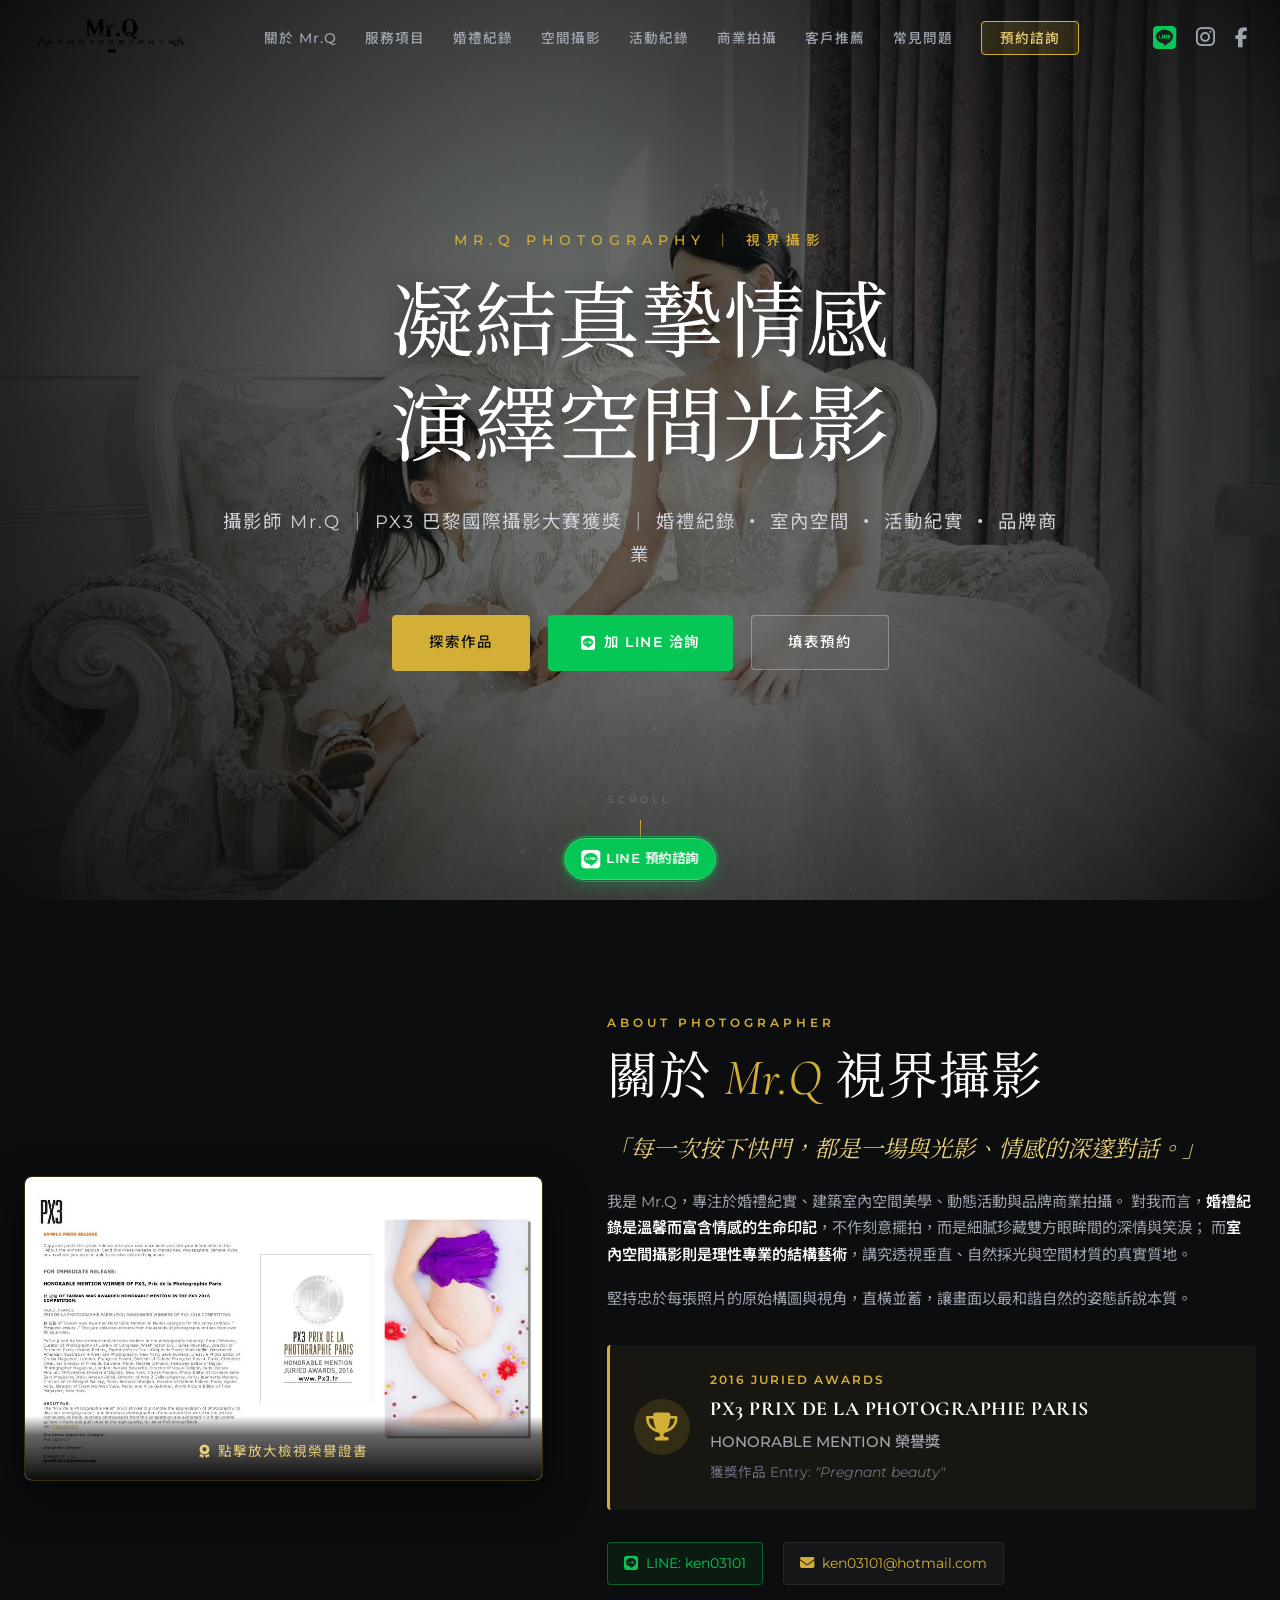
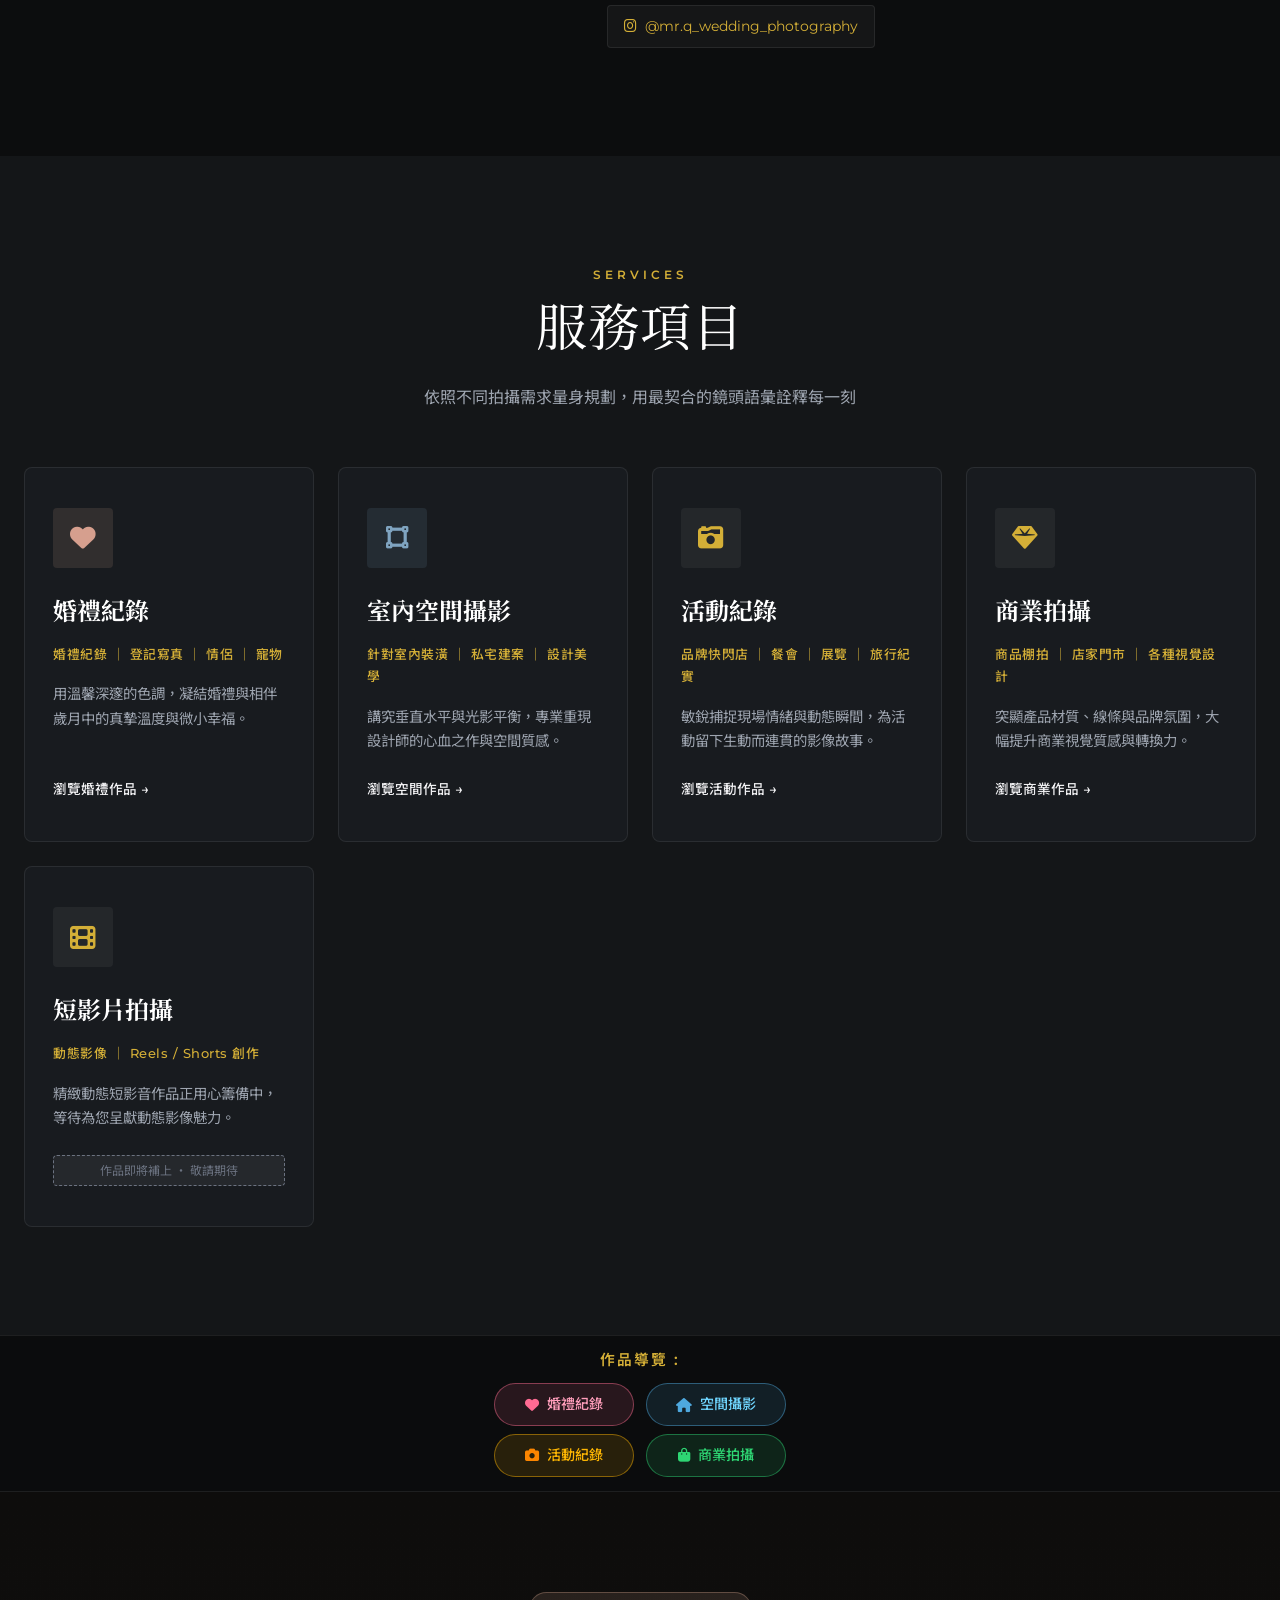
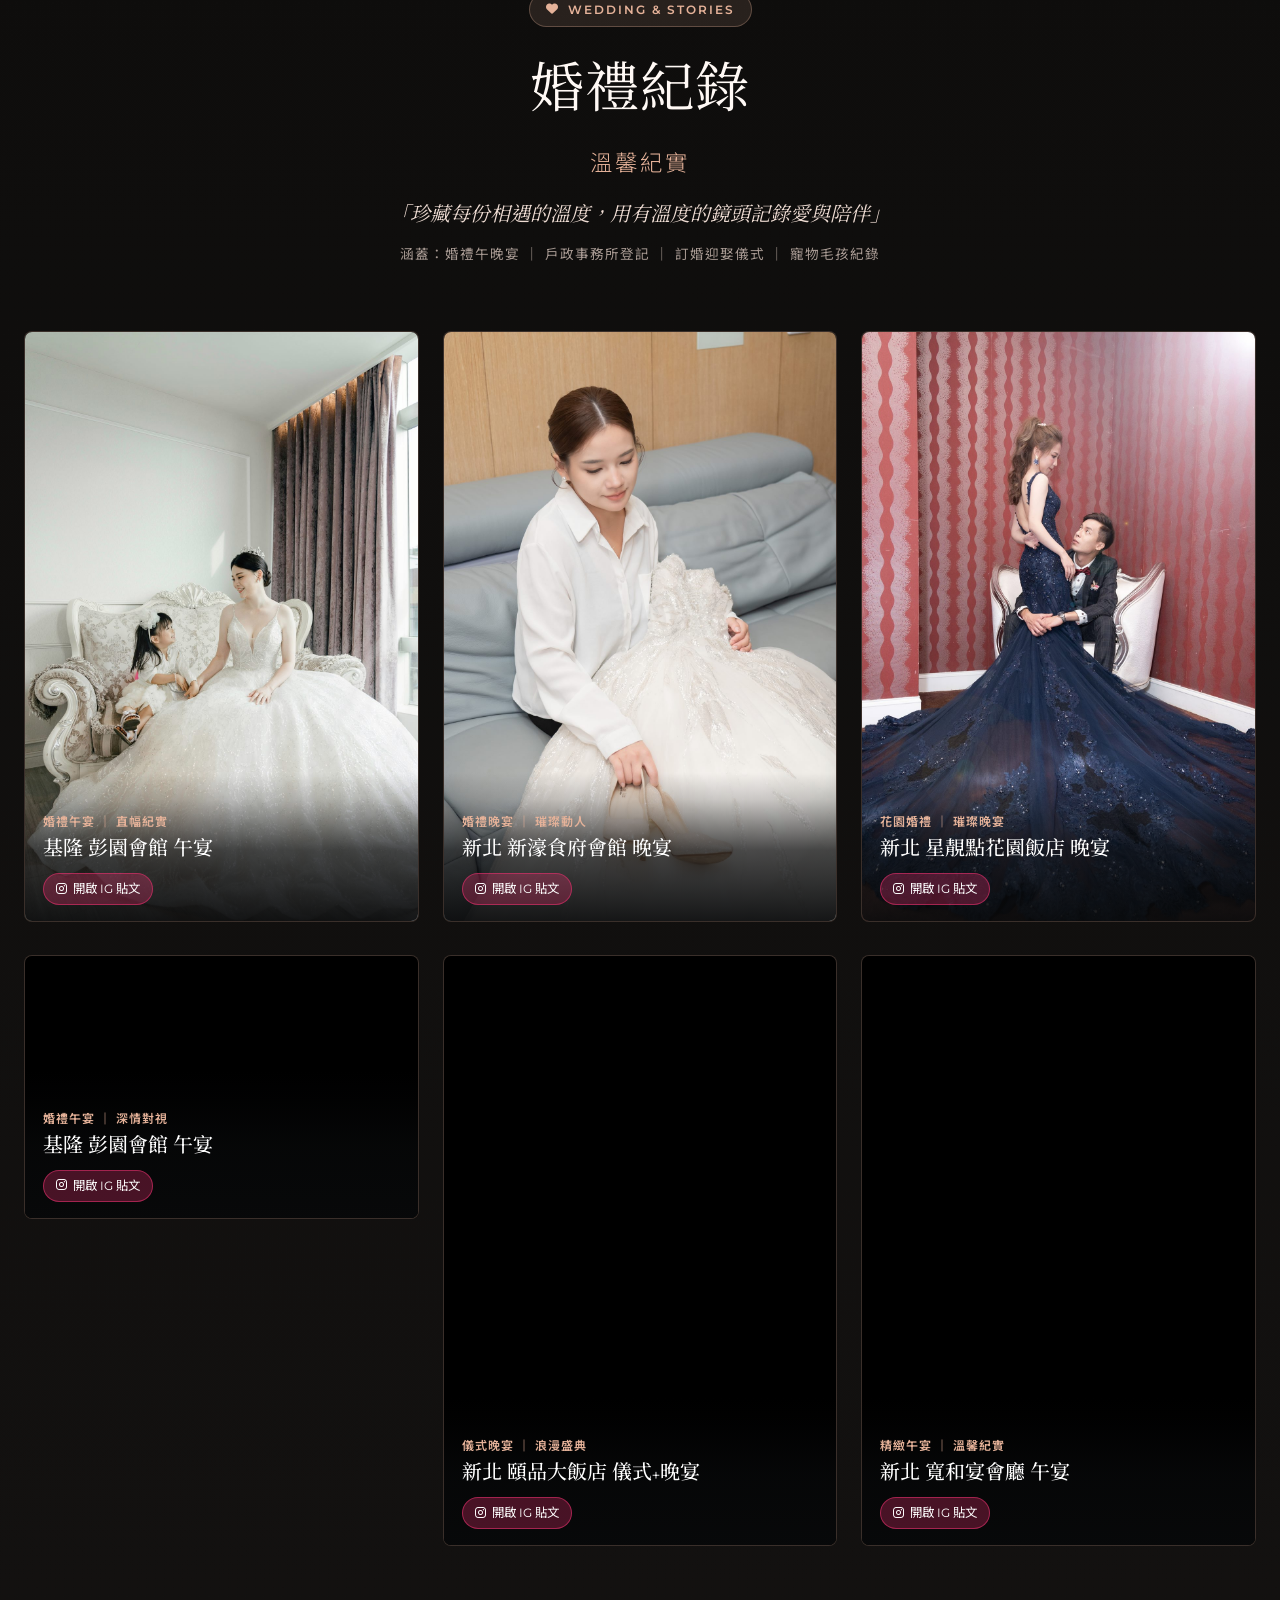
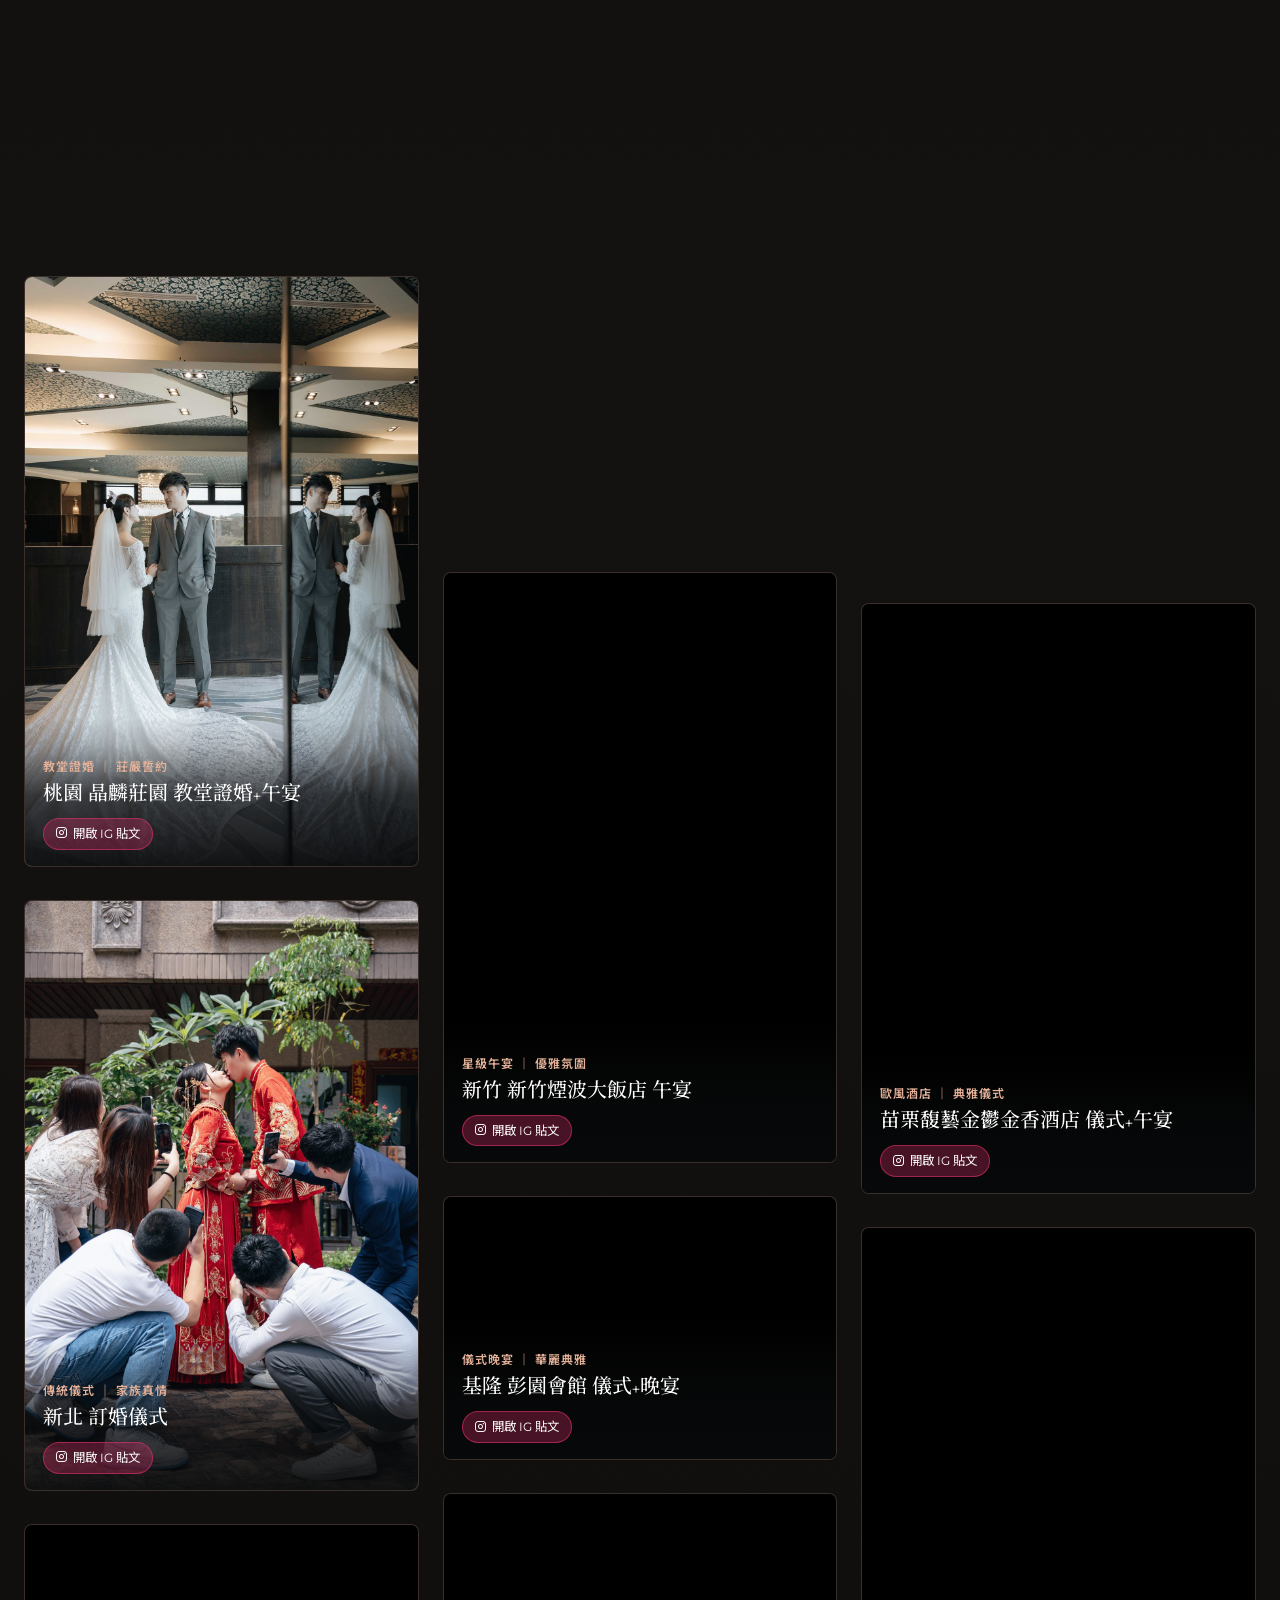
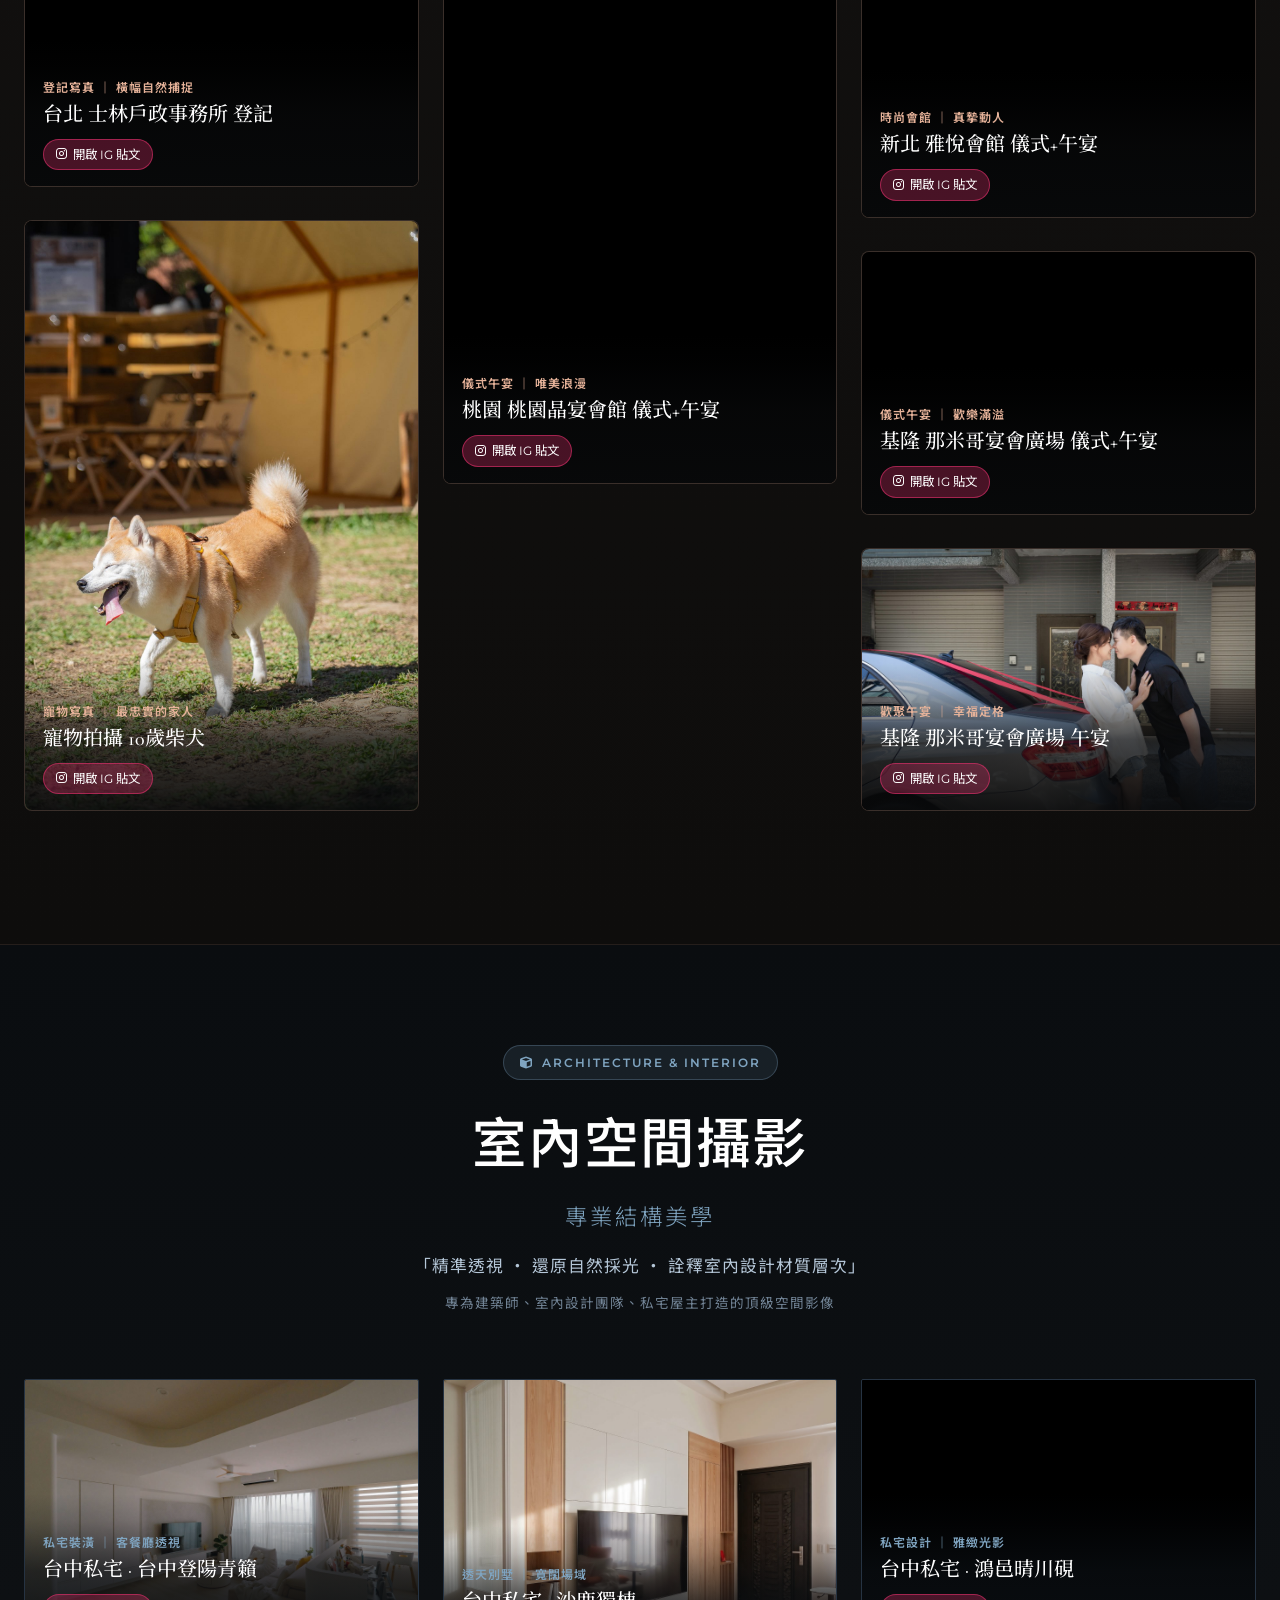
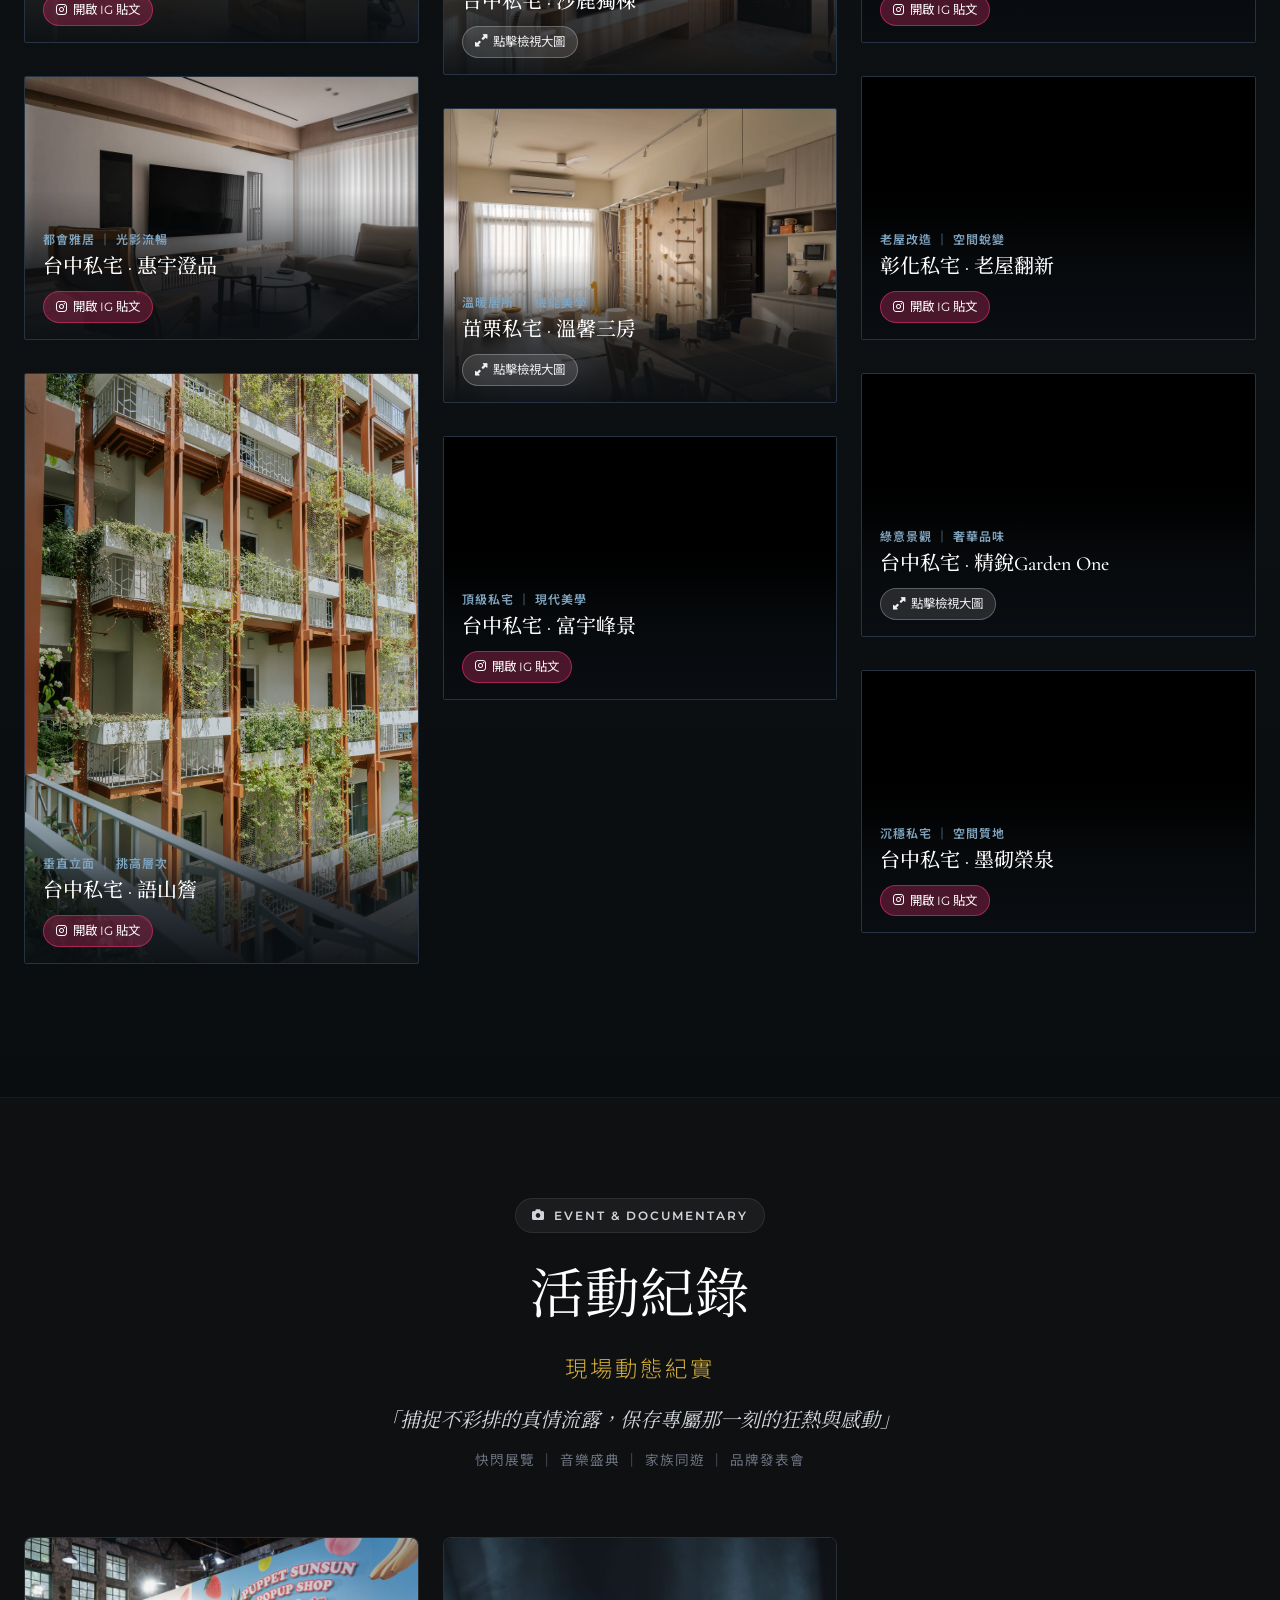
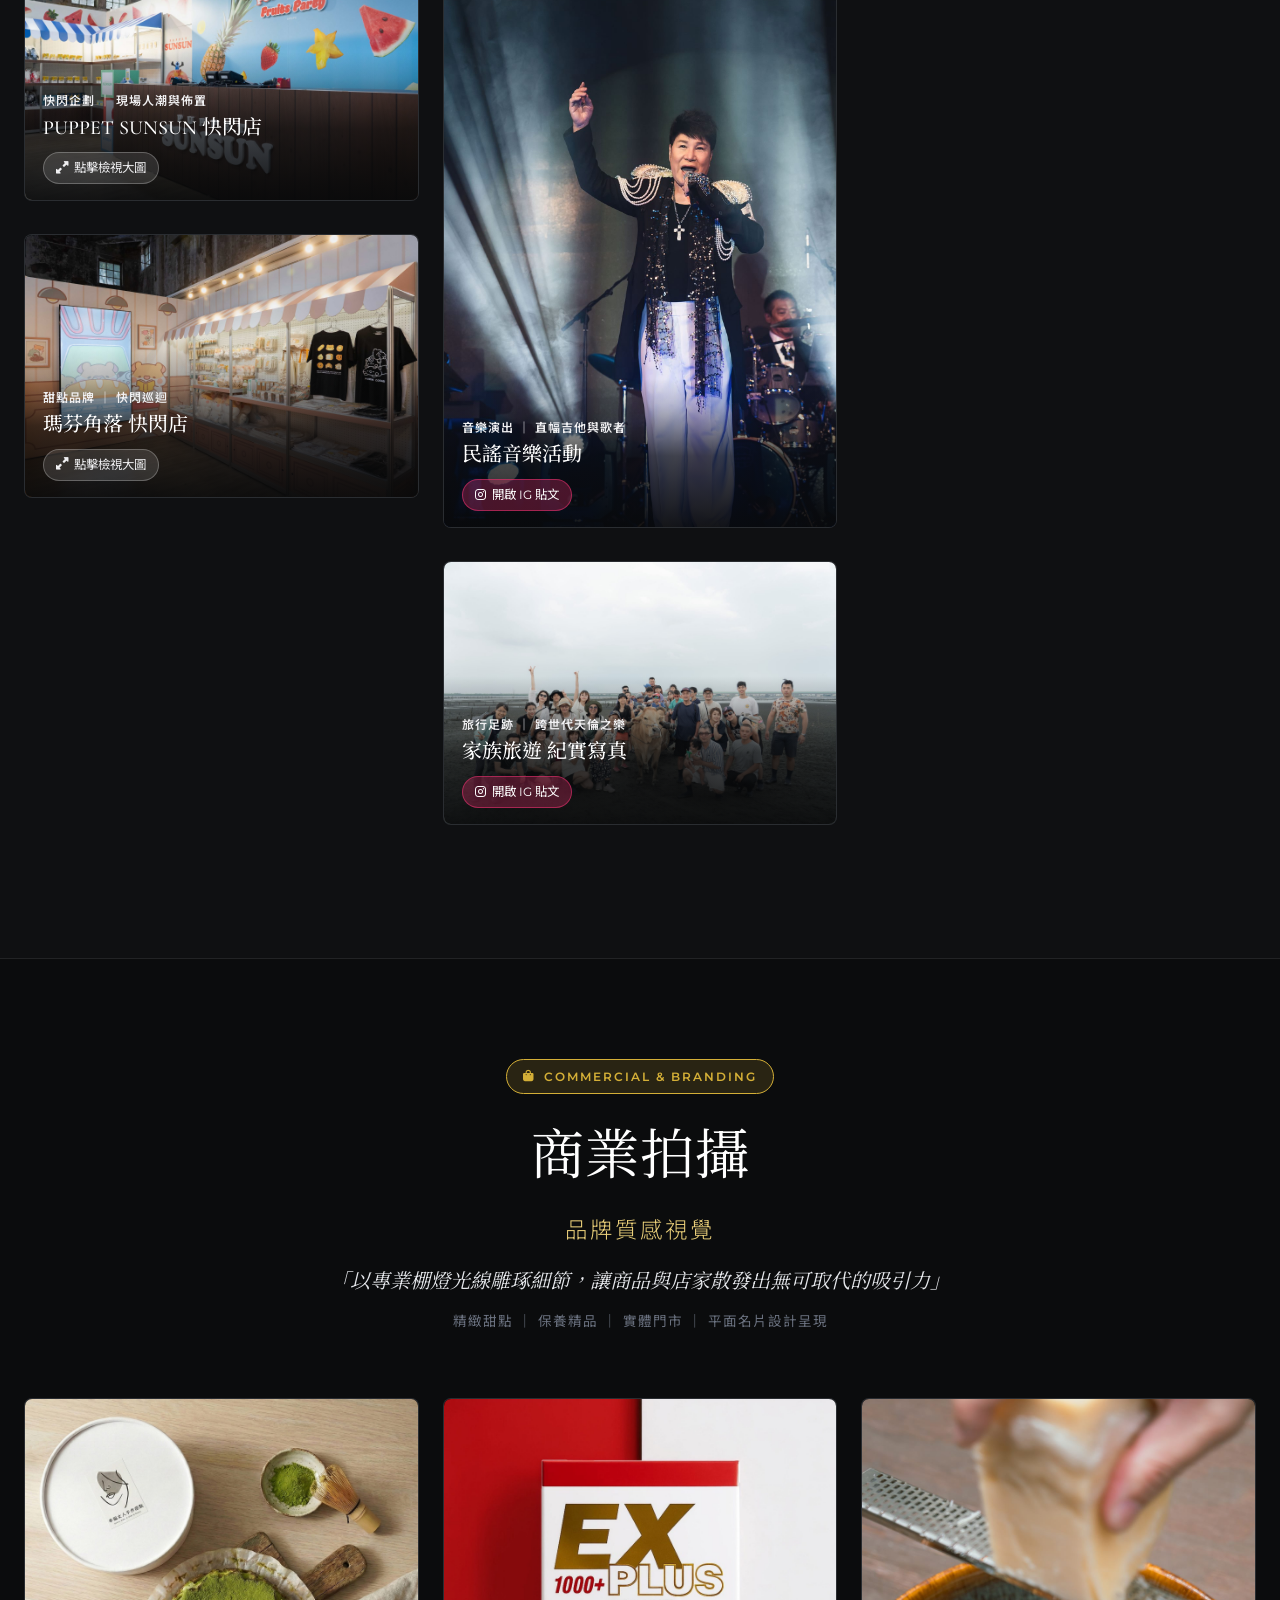
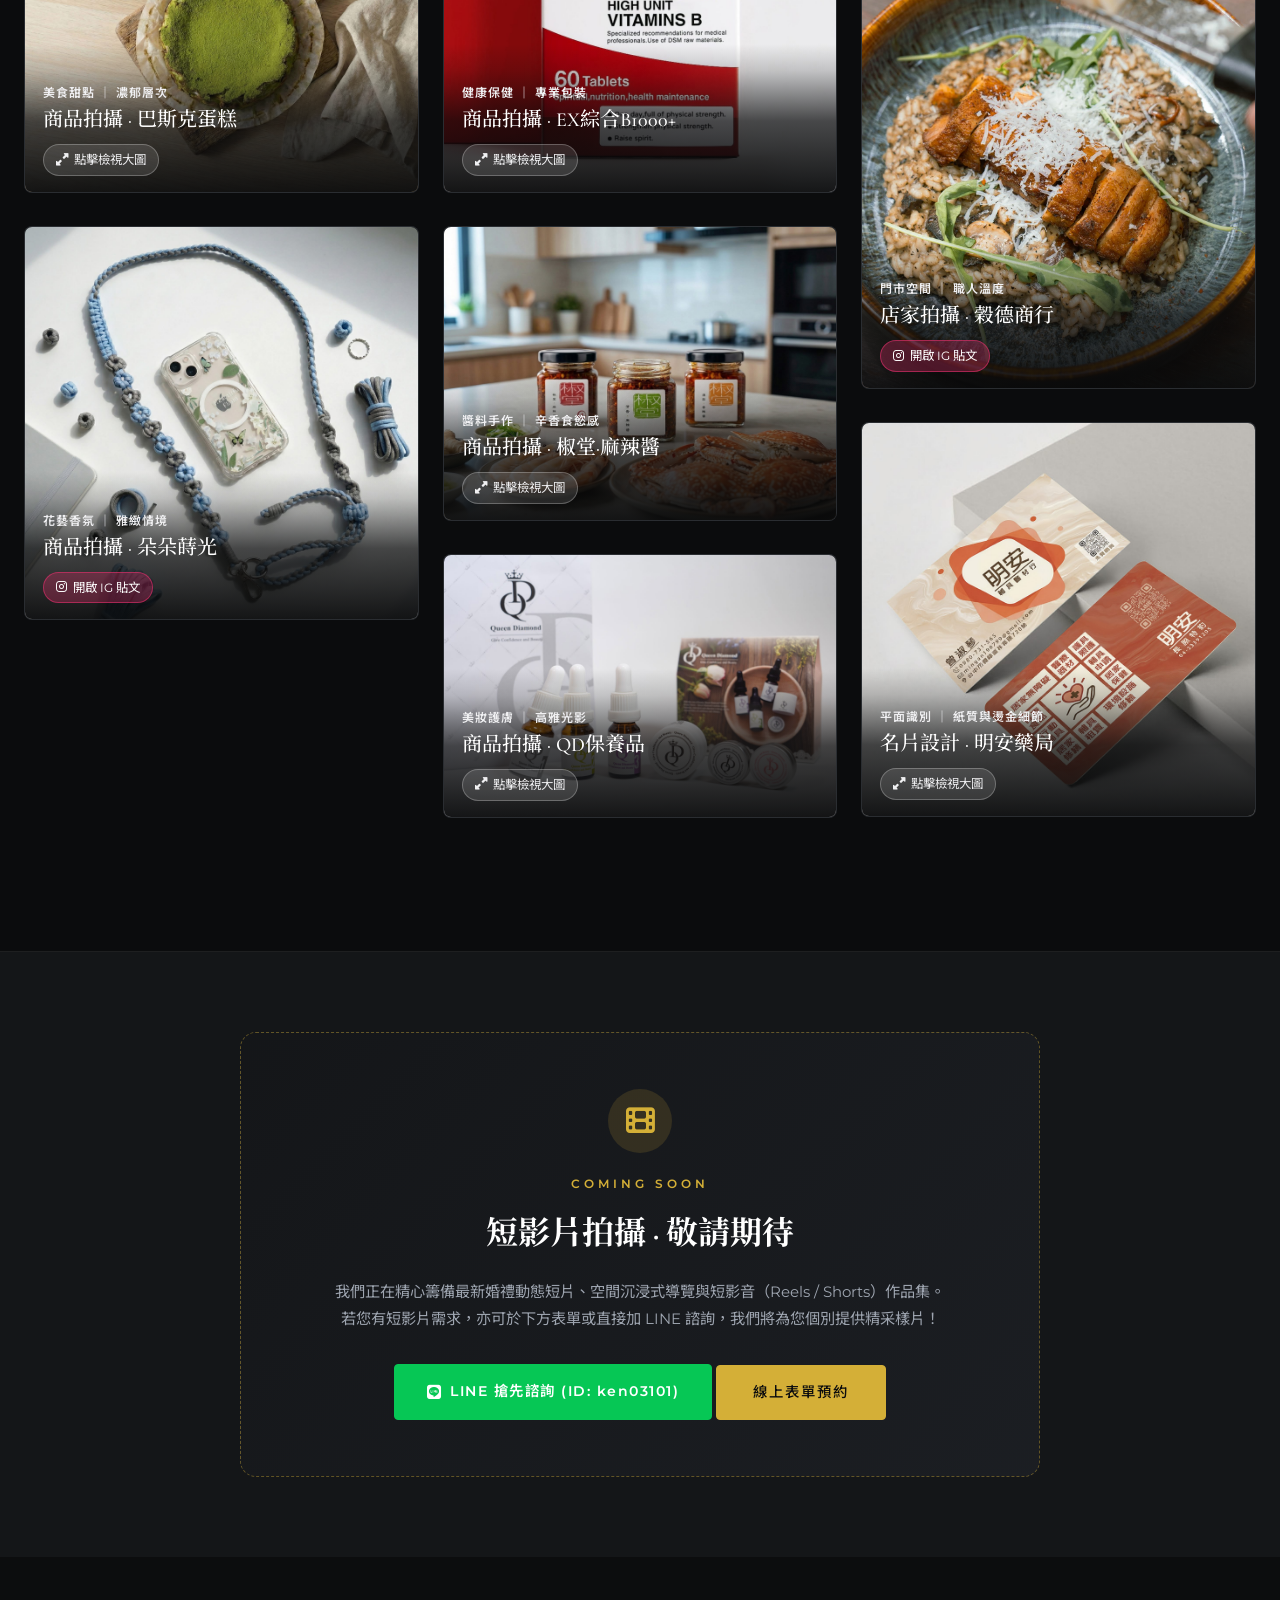
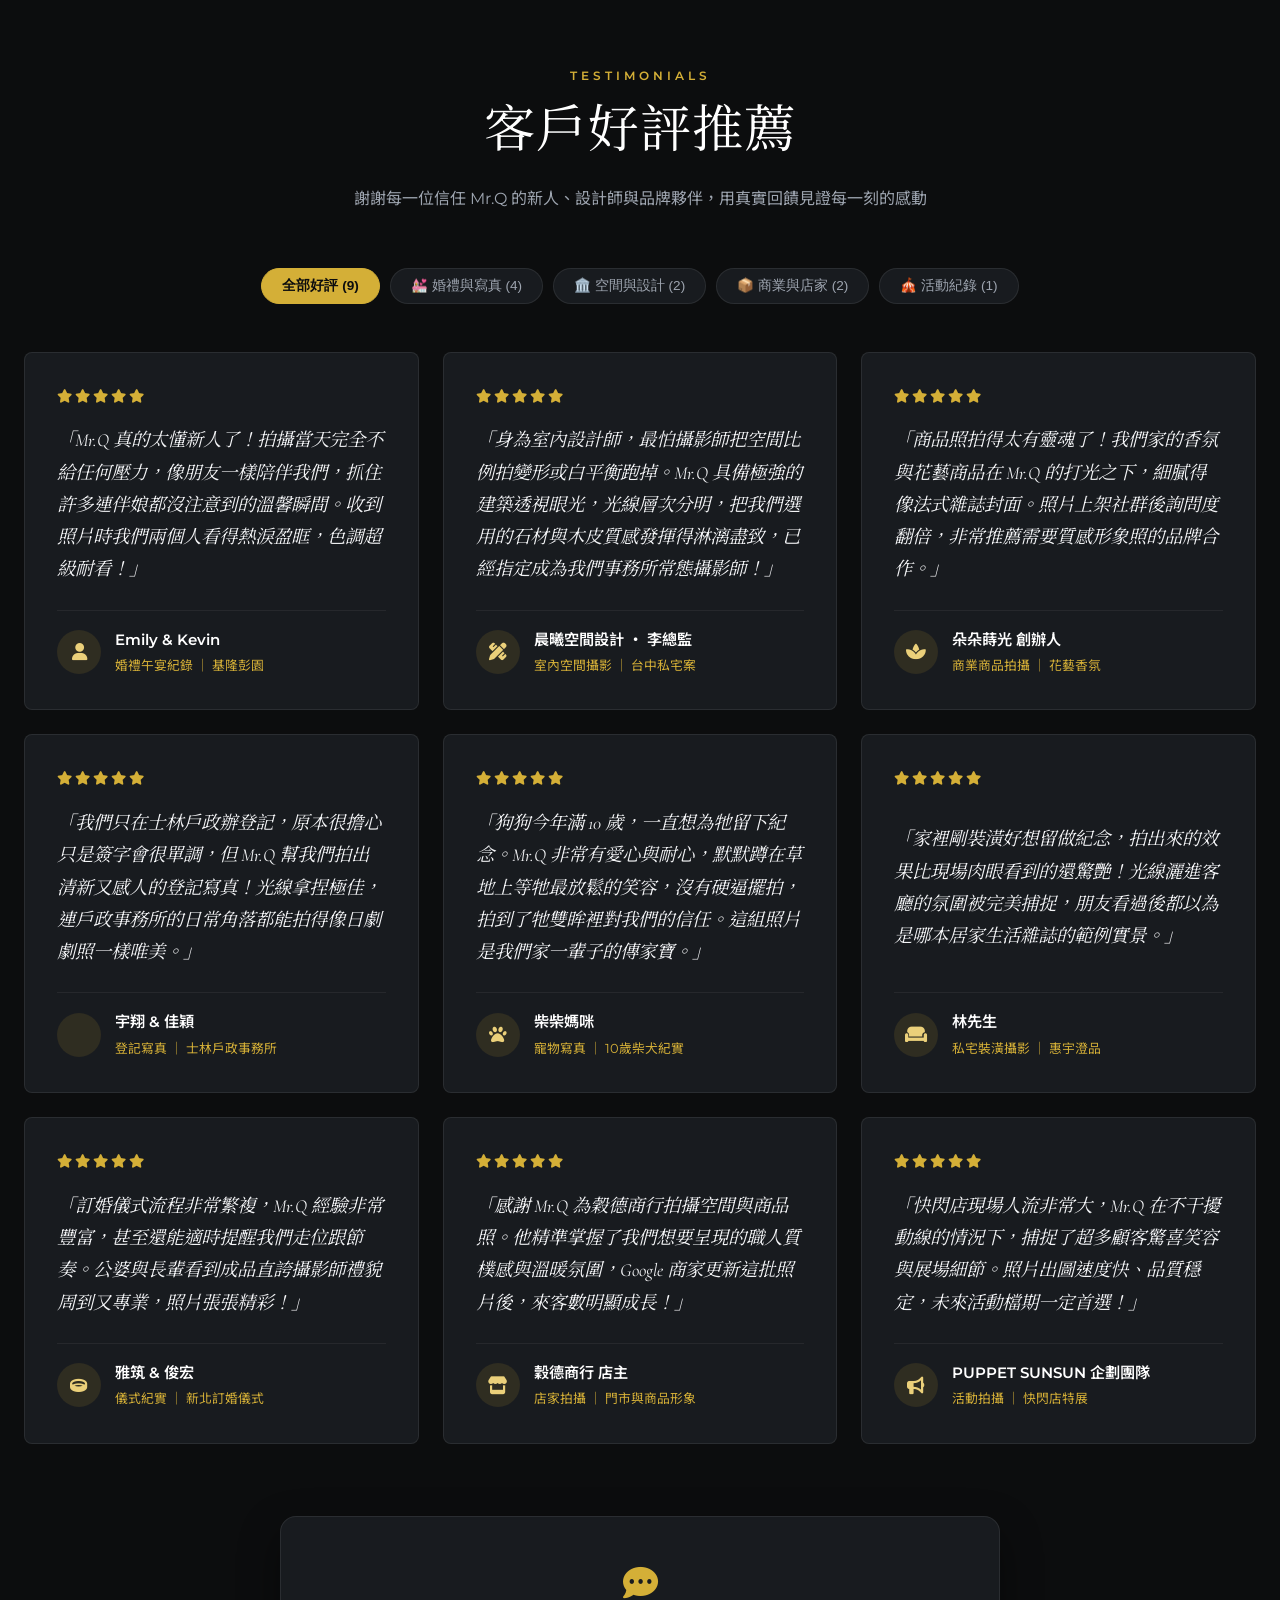
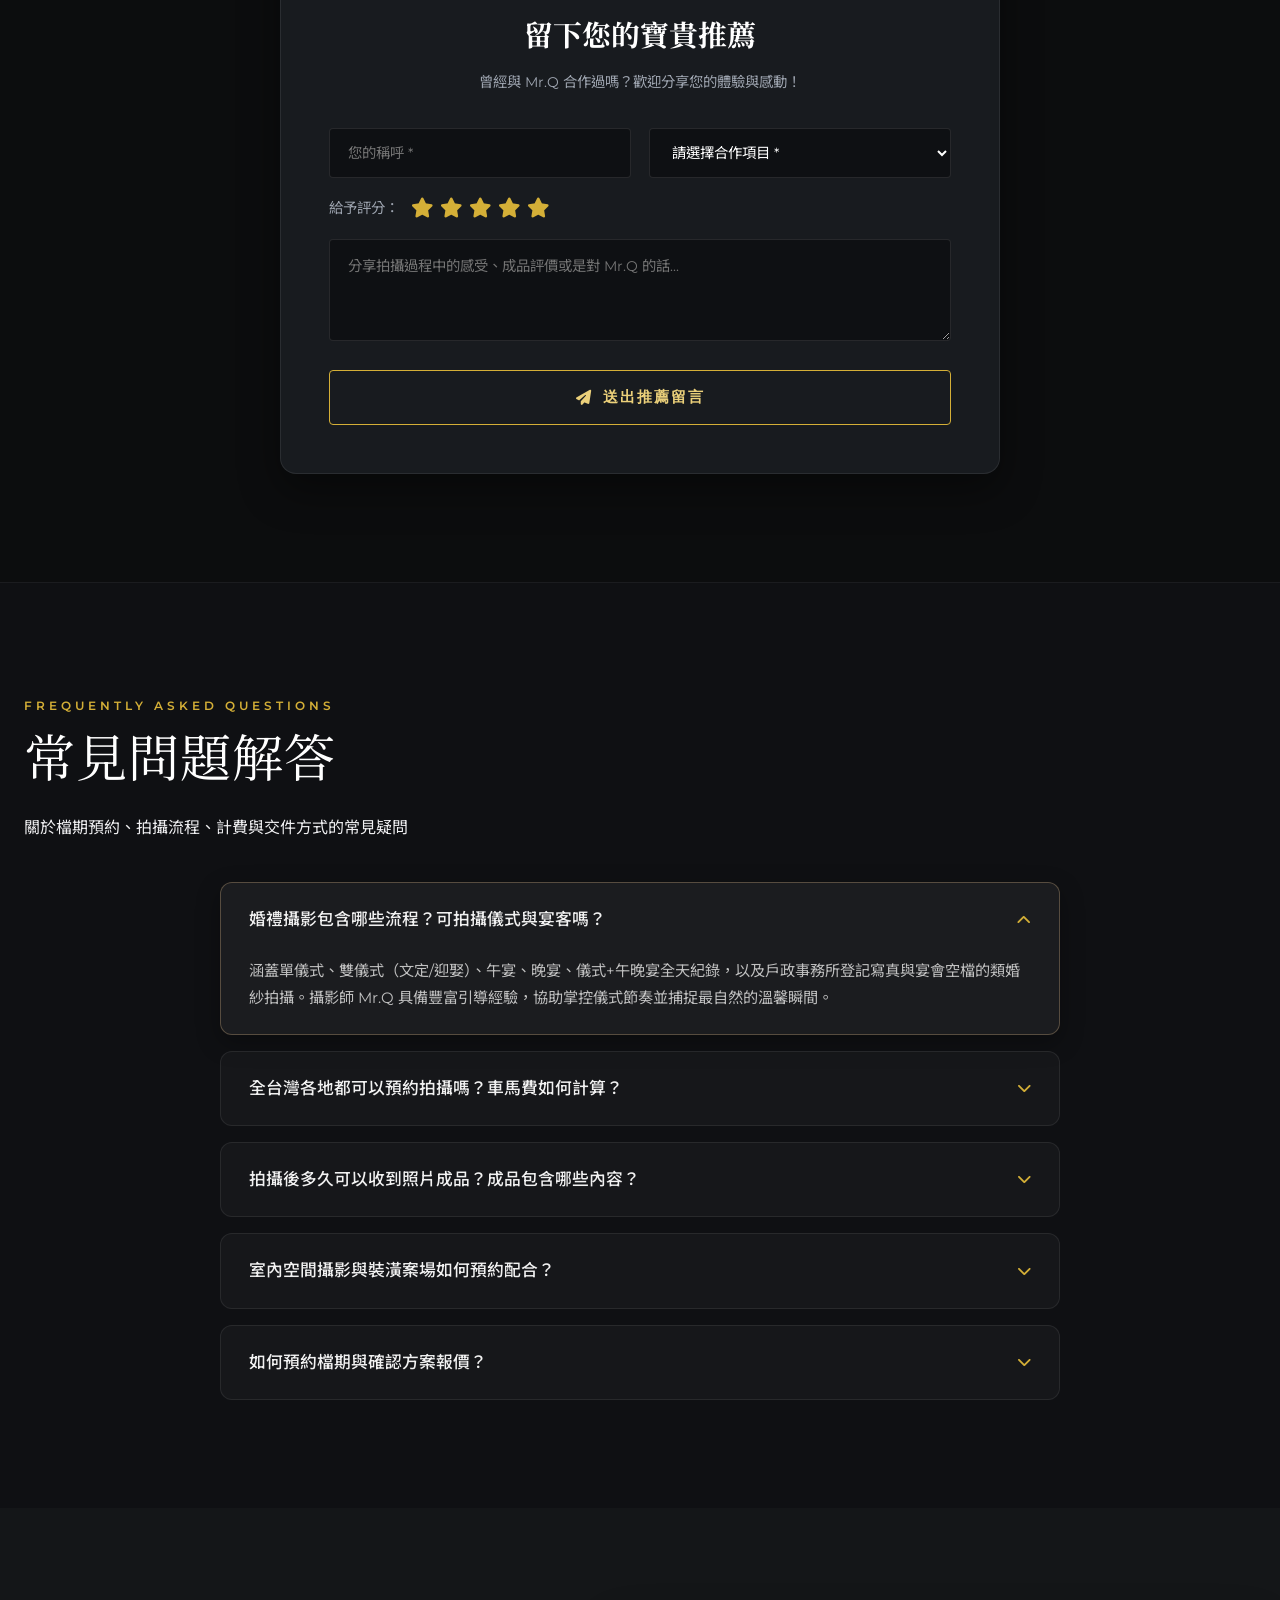
==== commit 55eebe80: "perf(seo): add custom 1200x630 og-cover.jpg and explicit width/height on all 44 img tags for zero CL" ====
--- a/index.html
+++ b/index.html
@@ -29,14 +29,16 @@
     <meta property="og:description" content="榮獲法國 PX3 國際攝影大賽榮譽獎。用心記錄婚禮溫馨溫度、專業呈現室內裝潢空間美學，提供婚禮紀實、空間攝影、活動與商業品牌棚拍服務。LINE ID: ken03101">
     <meta property="og:url" content="https://mrqtim-crypto.github.io/mrq-wedding-photography/">
     <meta property="og:site_name" content="Mr.Q Photography 視界攝影">
-    <meta property="og:image" content="https://mrqtim-crypto.github.io/mrq-wedding-photography/images/LOGO.PNG">
-    <meta property="og:image:alt" content="Mr.Q Photography 視界攝影 官方標誌">
+    <meta property="og:image" content="https://mrqtim-crypto.github.io/mrq-wedding-photography/images/og-cover.jpg">
+    <meta property="og:image:width" content="1200">
+    <meta property="og:image:height" content="630">
+    <meta property="og:image:alt" content="Mr.Q Photography 視界攝影 | 婚禮紀錄 ‧ 室內空間攝影">
 
     <!-- ===== Twitter Card 標籤 ===== -->
     <meta name="twitter:card" content="summary_large_image">
     <meta name="twitter:title" content="Mr.Q Photography 視界攝影 | 婚禮紀錄 ‧ 室內空間攝影 ‧ 商業活動 — Mr.Q">
     <meta name="twitter:description" content="榮獲法國巴黎 PX3 攝影大賽榮譽獎。溫馨婚禮紀錄、專業室內裝潢空間攝影，全台檔期預約中。LINE ID: ken03101">
-    <meta name="twitter:image" content="https://mrqtim-crypto.github.io/mrq-wedding-photography/images/LOGO.PNG">
+    <meta name="twitter:image" content="https://mrqtim-crypto.github.io/mrq-wedding-photography/images/og-cover.jpg">
 
     <!-- ===== 搜尋引擎驗證 (Google Search Console) ===== -->
     <meta name="google-site-verification" content="googleeaeeea1e15f26f5e" />
@@ -69,7 +71,7 @@
           "alternateName": ["Mr.Q 婚禮攝影", "Mr.Q 攝影工作室"],
           "url": "https://mrqtim-crypto.github.io/mrq-wedding-photography/",
           "logo": "https://mrqtim-crypto.github.io/mrq-wedding-photography/images/LOGO.PNG",
-          "image": "https://mrqtim-crypto.github.io/mrq-wedding-photography/images/LOGO.PNG",
+          "image": "https://mrqtim-crypto.github.io/mrq-wedding-photography/images/og-cover.jpg",
           "email": "ken03101@hotmail.com",
           "telephone": "LINE: ken03101",
           "founder": {
@@ -300,7 +302,7 @@
                 <div class="about-grid">
                     <div class="about-media reveal-left">
                         <div class="award-card-preview" id="openAwardModal" role="button" tabindex="0" aria-label="點擊放大檢視 PX3 巴黎攝影大賽獲獎證書">
-                            <img src="images/px3-award.jpg" alt="PX3 Prix de la Photographie Paris 法國巴黎國際攝影大賽 獲獎新聞稿證書" class="award-thumb" loading="lazy" decoding="async">
+                            <img src="images/px3-award.jpg" alt="PX3 Prix de la Photographie Paris 法國巴黎國際攝影大賽 獲獎新聞稿證書" class="award-thumb" loading="lazy" decoding="async" width="1024" height="600">
                             <div class="award-badge-floating">
                                 <i class="fas fa-award"></i>
                                 <span>點擊放大檢視榮譽證書</span>
@@ -442,7 +444,7 @@
                     <div class="gallery-card vertical reveal-up">
                         <a href="https://www.instagram.com/p/Cym1a8Nvz4V/?img_index=1" target="_blank" rel="noopener noreferrer" class="card-link" title="基隆彭園會館午宴 婚禮紀錄 - 開啟 Instagram 貼文">
                             <div class="image-wrapper">
-                                <img src="images/基隆 彭園會館 午宴A.jpg" alt="基隆彭園會館午宴 婚禮紀錄 婚攝推薦 Mr.Q 攝影" loading="lazy" decoding="async">
+                                <img src="images/基隆 彭園會館 午宴A.jpg" alt="基隆彭園會館午宴 婚禮紀錄 婚攝推薦 Mr.Q 攝影" loading="lazy" decoding="async" width="1200" height="1800">
                                 <div class="card-glass-info">
                                     <span class="card-tag">婚禮午宴 ｜ 直幅紀實</span>
                                     <h4>基隆 彭園會館 午宴</h4>
@@ -455,7 +457,7 @@
                     <div class="gallery-card horizontal reveal-up">
                         <a href="https://www.instagram.com/p/DP5zto5k7AH/?img_index=1" target="_blank" rel="noopener noreferrer" class="card-link" title="基隆彭園會館午宴 婚攝瞬間 - 開啟 Instagram 貼文">
                             <div class="image-wrapper">
-                                <img src="images/基隆 彭園會館 午宴B.jpg" alt="基隆彭園會館午宴B 白紗水晶禮服歐式沙發深情對視 婚禮紀錄 婚攝推薦 Mr.Q 攝影" loading="lazy" decoding="async">
+                                <img src="images/基隆 彭園會館 午宴B.jpg" alt="基隆彭園會館午宴B 白紗水晶禮服歐式沙發深情對視 婚禮紀錄 婚攝推薦 Mr.Q 攝影" loading="lazy" decoding="async" width="1800" height="1200">
                                 <div class="card-glass-info">
                                     <span class="card-tag">婚禮午宴 ｜ 深情對視</span>
                                     <h4>基隆 彭園會館 午宴</h4>
@@ -468,7 +470,7 @@
                     <div class="gallery-card vertical reveal-up">
                         <a href="https://www.instagram.com/p/DSHT20nk40G/?img_index=1" target="_blank" rel="noopener noreferrer" class="card-link" title="草屯督賀艾莉午宴 浪漫唯美婚禮 - 開啟 Instagram 貼文">
                             <div class="image-wrapper">
-                                <img src="images/草屯 督賀艾莉 午宴.jpg" alt="草屯督賀艾莉午宴 浪漫粉色禮服白紗帷幔 婚禮紀錄 婚攝推薦 Mr.Q 攝影" loading="lazy" decoding="async">
+                                <img src="images/草屯 督賀艾莉 午宴.jpg" alt="草屯督賀艾莉午宴 浪漫粉色禮服白紗帷幔 婚禮紀錄 婚攝推薦 Mr.Q 攝影" loading="lazy" decoding="async" width="1200" height="1800">
                                 <div class="card-glass-info">
                                     <span class="card-tag">浪漫午宴 ｜ 浪漫帷幔</span>
                                     <h4>草屯 督賀艾莉 午宴</h4>
@@ -481,7 +483,7 @@
                     <div class="gallery-card vertical reveal-up">
                         <a href="https://www.instagram.com/p/C6BDJ6wPoZ9/?img_index=1" target="_blank" rel="noopener noreferrer" class="card-link" title="桃園晶麟莊園 教堂證婚+午宴 - 開啟 Instagram 貼文">
                             <div class="image-wrapper">
-                                <img src="images/桃園 晶麟莊園 教堂證婚+午宴.jpg" alt="桃園晶麟莊園 教堂證婚午宴 婚禮紀錄 莊嚴誓約 Mr.Q攝影" loading="lazy" decoding="async">
+                                <img src="images/桃園 晶麟莊園 教堂證婚+午宴.jpg" alt="桃園晶麟莊園 教堂證婚午宴 婚禮紀錄 莊嚴誓約 Mr.Q攝影" loading="lazy" decoding="async" width="1200" height="1800">
                                 <div class="card-glass-info">
                                     <span class="card-tag">教堂證婚 ｜ 莊嚴誓約</span>
                                     <h4>桃園 晶麟莊園 教堂證婚+午宴</h4>
@@ -494,7 +496,7 @@
                     <div class="gallery-card vertical reveal-up">
                         <a href="https://www.instagram.com/p/C7f2MhqN9xW/?img_index=1" target="_blank" rel="noopener noreferrer" class="card-link" title="新北訂婚儀式 文定迎娶流程紀錄 - 開啟 Instagram 貼文">
                             <div class="image-wrapper">
-                                <img src="images/新北 訂婚儀式.jpg" alt="新北訂婚儀式 文定戴戒指奉茶 傳統婚禮流程儀式紀實" loading="lazy" decoding="async">
+                                <img src="images/新北 訂婚儀式.jpg" alt="新北訂婚儀式 文定戴戒指奉茶 傳統婚禮流程儀式紀實" loading="lazy" decoding="async" width="1200" height="1800">
                                 <div class="card-glass-info">
                                     <span class="card-tag">傳統儀式 ｜ 家族真情</span>
                                     <h4>新北 訂婚儀式</h4>
@@ -507,7 +509,7 @@
                     <div class="gallery-card horizontal reveal-up">
                         <a href="https://www.instagram.com/p/CsdEuFdvUr2/?img_index=1" target="_blank" rel="noopener noreferrer" class="card-link" title="台北士林戶政事務所 登記結婚寫真 - 開啟 Instagram 貼文">
                             <div class="image-wrapper">
-                                <img src="images/台北 士林戶政事務所 登記.jpg" alt="台北士林戶政事務所登記 登記結婚寫真 日常清新婚紗攝影" loading="lazy" decoding="async">
+                                <img src="images/台北 士林戶政事務所 登記.jpg" alt="台北士林戶政事務所登記 登記結婚寫真 日常清新婚紗攝影" loading="lazy" decoding="async" width="1800" height="1200">
                                 <div class="card-glass-info">
                                     <span class="card-tag">登記寫真 ｜ 橫幅自然捕捉</span>
                                     <h4>台北 士林戶政事務所 登記</h4>
@@ -520,7 +522,7 @@
                     <div class="gallery-card vertical reveal-up">
                         <a href="https://www.instagram.com/p/DSw9wdvE_EN/?img_index=1" target="_blank" rel="noopener noreferrer" class="card-link" title="桃園 寵物拍攝 10歲柴犬寫真 - 開啟 Instagram 貼文">
                             <div class="image-wrapper">
-                                <img src="images/桃園.jpg" alt="桃園寵物寫真 10歲柴犬毛孩紀念攝影 最忠實的家人 Mr.Q攝影" loading="lazy" decoding="async">
+                                <img src="images/桃園.jpg" alt="桃園寵物寫真 10歲柴犬毛孩紀念攝影 最忠實的家人 Mr.Q攝影" loading="lazy" decoding="async" width="1200" height="1800">
                                 <div class="card-glass-info">
                                     <span class="card-tag">寵物寫真 ｜ 最忠實的家人</span>
                                     <h4>寵物拍攝 10歲柴犬</h4>
@@ -533,7 +535,7 @@
                     <div class="gallery-card vertical reveal-up">
                         <a href="https://www.instagram.com/p/DEy1ApMTLP8/?img_index=1" target="_blank" rel="noopener noreferrer" class="card-link" title="新北 新濠食府會館 晚宴 婚禮紀錄 - 開啟 Instagram 貼文">
                             <div class="image-wrapper">
-                                <img src="images/新北 新濠食府會館 晚宴.jpg" alt="新北新濠食府會館晚宴 婚禮紀錄 婚攝推薦 婚宴攝影師 Mr.Q Mr.Q Photography" loading="lazy" decoding="async">
+                                <img src="images/新北 新濠食府會館 晚宴.jpg" alt="新北新濠食府會館晚宴 婚禮紀錄 婚攝推薦 婚宴攝影師 Mr.Q Mr.Q Photography" loading="lazy" decoding="async" width="1200" height="1800">
                                 <div class="card-glass-info">
                                     <span class="card-tag">婚禮晚宴 ｜ 璀璨動人</span>
                                     <h4>新北 新濠食府會館 晚宴</h4>
@@ -546,7 +548,7 @@
                     <div class="gallery-card vertical reveal-up">
                         <a href="https://www.instagram.com/p/DODICQNE5KS/?img_index=1" target="_blank" rel="noopener noreferrer" class="card-link" title="新北 頤品大飯店 儀式+晚宴 婚禮紀錄 - 開啟 Instagram 貼文">
                             <div class="image-wrapper">
-                                <img src="images/新北 頤品大飯店 儀式+晚宴.jpg" alt="新北頤品大飯店儀式晚宴 婚禮迎娶文定儀式紀錄 婚攝推薦 Mr.Q 攝影" loading="lazy" decoding="async">
+                                <img src="images/新北 頤品大飯店 儀式+晚宴.jpg" alt="新北頤品大飯店儀式晚宴 婚禮迎娶文定儀式紀錄 婚攝推薦 Mr.Q 攝影" loading="lazy" decoding="async" width="1200" height="1800">
                                 <div class="card-glass-info">
                                     <span class="card-tag">儀式晚宴 ｜ 浪漫盛典</span>
                                     <h4>新北 頤品大飯店 儀式+晚宴</h4>
@@ -559,7 +561,7 @@
                     <div class="gallery-card horizontal reveal-up">
                         <a href="https://www.instagram.com/p/DANN_v9zj10/?img_index=1" target="_blank" rel="noopener noreferrer" class="card-link" title="基隆 北都大飯店 儀式+晚宴 婚禮紀錄 - 開啟 Instagram 貼文">
                             <div class="image-wrapper">
-                                <img src="images/基隆 北都大飯店 儀式+晚宴.jpg" alt="基隆北都大飯店儀式晚宴 雙儀式婚禮紀錄 婚攝推薦 Mr.Q Photography" loading="lazy" decoding="async">
+                                <img src="images/基隆 北都大飯店 儀式+晚宴.jpg" alt="基隆北都大飯店儀式晚宴 雙儀式婚禮紀錄 婚攝推薦 Mr.Q Photography" loading="lazy" decoding="async" width="1800" height="1200">
                                 <div class="card-glass-info">
                                     <span class="card-tag">儀式晚宴 ｜ 溫馨隆重</span>
                                     <h4>基隆 北都大飯店 儀式+晚宴</h4>
@@ -572,7 +574,7 @@
                     <div class="gallery-card horizontal reveal-up">
                         <a href="https://www.instagram.com/p/C94HkU4xsqL/?img_index=1" target="_blank" rel="noopener noreferrer" class="card-link" title="新北 來福星花園飯店 儀式+晚宴 婚禮紀錄 - 開啟 Instagram 貼文">
                             <div class="image-wrapper">
-                                <img src="images/新北 來福星花園飯店 儀式+晚宴.jpg" alt="新北來福星花園飯店 儀式與晚宴婚攝紀錄 唯美浪漫婚紗紀實 Mr.Q 攝影" loading="lazy" decoding="async">
+                                <img src="images/新北 來福星花園飯店 儀式+晚宴.jpg" alt="新北來福星花園飯店 儀式與晚宴婚攝紀錄 唯美浪漫婚紗紀實 Mr.Q 攝影" loading="lazy" decoding="async" width="1800" height="1200">
                                 <div class="card-glass-info">
                                     <span class="card-tag">花園飯店 ｜ 誓約盛宴</span>
                                     <h4>新北 來福星花園飯店 儀式+晚宴</h4>
@@ -585,7 +587,7 @@
                     <div class="gallery-card vertical reveal-up">
                         <a href="https://www.instagram.com/p/C8jrxEjPMGF/?img_index=1" target="_blank" rel="noopener noreferrer" class="card-link" title="新竹 新竹煙波大飯店 午宴 婚禮紀錄 - 開啟 Instagram 貼文">
                             <div class="image-wrapper">
-                                <img src="images/新竹 新竹煙波大飯店 午宴.jpg" alt="新竹煙波大飯店午宴 飯店婚禮紀實 婚攝推薦 Mr.Q Photography" loading="lazy" decoding="async">
+                                <img src="images/新竹 新竹煙波大飯店 午宴.jpg" alt="新竹煙波大飯店午宴 飯店婚禮紀實 婚攝推薦 Mr.Q Photography" loading="lazy" decoding="async" width="1200" height="1800">
                                 <div class="card-glass-info">
                                     <span class="card-tag">星級午宴 ｜ 優雅氛圍</span>
                                     <h4>新竹 新竹煙波大飯店 午宴</h4>
@@ -598,7 +600,7 @@
                     <div class="gallery-card horizontal reveal-up">
                         <a href="https://www.instagram.com/p/Cw4CIfKvNCG/?img_index=1" target="_blank" rel="noopener noreferrer" class="card-link" title="基隆 彭園會館 儀式+晚宴 婚禮紀錄 - 開啟 Instagram 貼文">
                             <div class="image-wrapper">
-                                <img src="images/基隆 彭園會館 儀式+晚宴.jpg" alt="基隆彭園會館 儀式與晚宴婚禮紀錄 港景婚禮攝影 婚攝推薦 Mr.Q 攝影" loading="lazy" decoding="async">
+                                <img src="images/基隆 彭園會館 儀式+晚宴.jpg" alt="基隆彭園會館 儀式與晚宴婚禮紀錄 港景婚禮攝影 婚攝推薦 Mr.Q 攝影" loading="lazy" decoding="async" width="1800" height="1200">
                                 <div class="card-glass-info">
                                     <span class="card-tag">儀式晚宴 ｜ 華麗典雅</span>
                                     <h4>基隆 彭園會館 儀式+晚宴</h4>
@@ -611,7 +613,7 @@
                     <div class="gallery-card vertical reveal-up">
                         <a href="https://www.instagram.com/p/CwSBDvFvTn9/?img_index=1" target="_blank" rel="noopener noreferrer" class="card-link" title="桃園 桃園晶宴會館 儀式+午宴 婚禮紀錄 - 開啟 Instagram 貼文">
                             <div class="image-wrapper">
-                                <img src="images/桃園 桃園晶宴會館 儀式+午宴.jpg" alt="桃園晶宴會館 儀式與午宴婚禮紀錄 證婚儀式紀實 婚攝推薦 Mr.Q 攝影" loading="lazy" decoding="async">
+                                <img src="images/桃園 桃園晶宴會館 儀式+午宴.jpg" alt="桃園晶宴會館 儀式與午宴婚禮紀錄 證婚儀式紀實 婚攝推薦 Mr.Q 攝影" loading="lazy" decoding="async" width="1200" height="1800">
                                 <div class="card-glass-info">
                                     <span class="card-tag">儀式午宴 ｜ 唯美浪漫</span>
                                     <h4>桃園 桃園晶宴會館 儀式+午宴</h4>
@@ -624,7 +626,7 @@
                     <div class="gallery-card vertical reveal-up">
                         <a href="https://www.instagram.com/p/Cvwd1nFPNFi/?img_index=1" target="_blank" rel="noopener noreferrer" class="card-link" title="新北 星靚點花園飯店 晚宴 婚禮紀錄 - 開啟 Instagram 貼文">
                             <div class="image-wrapper">
-                                <img src="images/新北 星靚點花園飯店 晚宴.jpg" alt="新北星靚點花園飯店晚宴 浪漫婚禮紀錄 婚禮現場紀實 Mr.Q 攝影" loading="lazy" decoding="async">
+                                <img src="images/新北 星靚點花園飯店 晚宴.jpg" alt="新北星靚點花園飯店晚宴 浪漫婚禮紀錄 婚禮現場紀實 Mr.Q 攝影" loading="lazy" decoding="async" width="1200" height="1800">
                                 <div class="card-glass-info">
                                     <span class="card-tag">花園婚禮 ｜ 璀璨晚宴</span>
                                     <h4>新北 星靚點花園飯店 晚宴</h4>
@@ -637,7 +639,7 @@
                     <div class="gallery-card vertical reveal-up">
                         <a href="https://www.instagram.com/p/C1rH6DdvFcv/?img_index=1" target="_blank" rel="noopener noreferrer" class="card-link" title="新北 寬和宴會廳 午宴 婚禮紀錄 - 開啟 Instagram 貼文">
                             <div class="image-wrapper">
-                                <img src="images/新北 寬和宴會廳 午宴.jpg" alt="新北寬和宴會廳午宴 婚禮攝影 喜宴紀實 婚攝推薦 Mr.Q 攝影" loading="lazy" decoding="async">
+                                <img src="images/新北 寬和宴會廳 午宴.jpg" alt="新北寬和宴會廳午宴 婚禮攝影 喜宴紀實 婚攝推薦 Mr.Q 攝影" loading="lazy" decoding="async" width="1200" height="1800">
                                 <div class="card-glass-info">
                                     <span class="card-tag">精緻午宴 ｜ 溫馨紀實</span>
                                     <h4>新北 寬和宴會廳 午宴</h4>
@@ -650,7 +652,7 @@
                     <div class="gallery-card vertical reveal-up">
                         <a href="https://www.instagram.com/p/Cw7S8NNvtQP/?img_index=1" target="_blank" rel="noopener noreferrer" class="card-link" title="基隆 八斗漁港 儀式 婚禮紀錄 - 開啟 Instagram 貼文">
                             <div class="image-wrapper">
-                                <img src="images/基隆 八斗漁港 儀式.jpg" alt="基隆八斗漁港迎娶儀式 特色婚禮儀式紀錄 港灣風情 Mr.Q 攝影" loading="lazy" decoding="async">
+                                <img src="images/基隆 八斗漁港 儀式.jpg" alt="基隆八斗漁港迎娶儀式 特色婚禮儀式紀錄 港灣風情 Mr.Q 攝影" loading="lazy" decoding="async" width="1200" height="1800">
                                 <div class="card-glass-info">
                                     <span class="card-tag">港灣儀式 ｜ 獨特風情</span>
                                     <h4>基隆 八斗漁港 儀式</h4>
@@ -663,7 +665,7 @@
                     <div class="gallery-card vertical reveal-up">
                         <a href="https://www.instagram.com/p/Cv6LM_DvQ8k/?img_index=1" target="_blank" rel="noopener noreferrer" class="card-link" title="苗栗馥藝金鬱金香酒店 儀式+午宴 婚禮紀錄 - 開啟 Instagram 貼文">
                             <div class="image-wrapper">
-                                <img src="images/新竹 苗栗馥藝金鬱金香酒店 儀式+午宴.jpg" alt="苗栗馥藝金鬱金香酒店 儀式與午宴婚禮紀錄 歐風巴洛克婚攝 Mr.Q 攝影" loading="lazy" decoding="async">
+                                <img src="images/新竹 苗栗馥藝金鬱金香酒店 儀式+午宴.jpg" alt="苗栗馥藝金鬱金香酒店 儀式與午宴婚禮紀錄 歐風巴洛克婚攝 Mr.Q 攝影" loading="lazy" decoding="async" width="1200" height="1800">
                                 <div class="card-glass-info">
                                     <span class="card-tag">歐風酒店 ｜ 典雅儀式</span>
                                     <h4>苗栗馥藝金鬱金香酒店 儀式+午宴</h4>
@@ -676,7 +678,7 @@
                     <div class="gallery-card vertical reveal-up">
                         <a href="https://www.instagram.com/p/CwmsA7WPOmE/?img_index=1" target="_blank" rel="noopener noreferrer" class="card-link" title="新北 雅悅會館 儀式+午宴 婚禮紀錄 - 開啟 Instagram 貼文">
                             <div class="image-wrapper">
-                                <img src="images/新北 雅悅會館 儀式+午宴.jpg" alt="新北雅悅會館 儀式與午宴婚禮紀錄 精緻婚宴攝影 Mr.Q 攝影" loading="lazy" decoding="async">
+                                <img src="images/新北 雅悅會館 儀式+午宴.jpg" alt="新北雅悅會館 儀式與午宴婚禮紀錄 精緻婚宴攝影 Mr.Q 攝影" loading="lazy" decoding="async" width="1200" height="1800">
                                 <div class="card-glass-info">
                                     <span class="card-tag">時尚會館 ｜ 真摯動人</span>
                                     <h4>新北 雅悅會館 儀式+午宴</h4>
@@ -689,7 +691,7 @@
                     <div class="gallery-card horizontal reveal-up">
                         <a href="https://www.instagram.com/p/C2PEzqJPpsf/?img_index=1" target="_blank" rel="noopener noreferrer" class="card-link" title="基隆 那米哥宴會廣場 儀式+午宴 婚禮紀錄 - 開啟 Instagram 貼文">
                             <div class="image-wrapper">
-                                <img src="images/基隆 那米哥宴會廣場 儀式+午宴.jpg" alt="基隆那米哥宴會廣場 迎娶儀式與婚禮午宴紀錄 婚攝推薦 Mr.Q 攝影" loading="lazy" decoding="async">
+                                <img src="images/基隆 那米哥宴會廣場 儀式+午宴.jpg" alt="基隆那米哥宴會廣場 迎娶儀式與婚禮午宴紀錄 婚攝推薦 Mr.Q 攝影" loading="lazy" decoding="async" width="1800" height="1200">
                                 <div class="card-glass-info">
                                     <span class="card-tag">儀式午宴 ｜ 歡樂滿溢</span>
                                     <h4>基隆 那米哥宴會廣場 儀式+午宴</h4>
@@ -702,7 +704,7 @@
                     <div class="gallery-card horizontal reveal-up">
                         <a href="https://www.instagram.com/p/C1V21S0Pt9T/?img_index=1" target="_blank" rel="noopener noreferrer" class="card-link" title="基隆 那米哥宴會廣場 午宴 婚禮紀錄 - 開啟 Instagram 貼文">
                             <div class="image-wrapper">
-                                <img src="images/基隆 那米哥宴會廣場 午宴.jpg" alt="基隆那米哥宴會廣場午宴 婚宴現場生動紀實 婚攝推薦 Mr.Q 攝影" loading="lazy" decoding="async">
+                                <img src="images/基隆 那米哥宴會廣場 午宴.jpg" alt="基隆那米哥宴會廣場午宴 婚宴現場生動紀實 婚攝推薦 Mr.Q 攝影" loading="lazy" decoding="async" width="1800" height="1200">
                                 <div class="card-glass-info">
                                     <span class="card-tag">歡聚午宴 ｜ 幸福定格</span>
                                     <h4>基隆 那米哥宴會廣場 午宴</h4>
@@ -733,7 +735,7 @@
                     <div class="gallery-card horizontal reveal-up">
                         <a href="https://www.instagram.com/p/DKMT6P7zbKB/?img_index=1" target="_blank" rel="noopener noreferrer" class="card-link" title="台中私宅 台中登陽青籟 室內空間裝潢攝影">
                             <div class="image-wrapper">
-                                <img src="images/台中私宅 台中登陽青籟.jpg" alt="台中私宅 台中登陽青籟 室內空間攝影 裝潢設計採光透視" loading="lazy" decoding="async">
+                                <img src="images/台中私宅 台中登陽青籟.jpg" alt="台中私宅 台中登陽青籟 室內空間攝影 裝潢設計採光透視" loading="lazy" decoding="async" width="1800" height="1200">
                                 <div class="card-glass-info architectural">
                                     <span class="card-tag">私宅裝潢 ｜ 客餐廳透視</span>
                                     <h4>台中私宅 ‧ 台中登陽青籟</h4>
@@ -746,7 +748,7 @@
                     <div class="gallery-card horizontal reveal-up">
                         <a href="https://www.instagram.com/p/DP3BZqME0kN/?img_index=1" target="_blank" rel="noopener noreferrer" class="card-link" title="台中私宅 惠宇澄品 室內設計攝影">
                             <div class="image-wrapper">
-                                <img src="images/台中私宅 惠宇澄品.jpg" alt="台中私宅 惠宇澄品 都會雅居室內空間攝影 光影流暢建築攝影" loading="lazy" decoding="async">
+                                <img src="images/台中私宅 惠宇澄品.jpg" alt="台中私宅 惠宇澄品 都會雅居室內空間攝影 光影流暢建築攝影" loading="lazy" decoding="async" width="1800" height="1200">
                                 <div class="card-glass-info architectural">
                                     <span class="card-tag">都會雅居 ｜ 光影流暢</span>
                                     <h4>台中私宅 ‧ 惠宇澄品</h4>
@@ -759,7 +761,7 @@
                     <div class="gallery-card vertical reveal-up">
                         <a href="https://www.instagram.com/p/DMjoSE9z_De/?img_index=1" target="_blank" rel="noopener noreferrer" class="card-link" title="台中私宅 語山簷 挑高垂直空間攝影">
                             <div class="image-wrapper">
-                                <img src="images/台中私宅 語山簷.jpg" alt="台中私宅 語山簷 垂直立面挑高層次 建築室內空間美學" loading="lazy" decoding="async">
+                                <img src="images/台中私宅 語山簷.jpg" alt="台中私宅 語山簷 垂直立面挑高層次 建築室內空間美學" loading="lazy" decoding="async" width="1200" height="1800">
                                 <div class="card-glass-info architectural">
                                     <span class="card-tag">垂直立面 ｜ 挑高層次</span>
                                     <h4>台中私宅 ‧ 語山簷</h4>
@@ -772,7 +774,7 @@
                     <div class="gallery-card horizontal reveal-up">
                         <div class="card-link modal-trigger" data-title="台中私宅 沙鹿獨棟" data-desc="沙鹿獨棟別墅室內空間設計全景" data-src="images/台中私宅 沙鹿獨棟.jpeg" role="button" tabindex="0">
                             <div class="image-wrapper">
-                                <img src="images/台中私宅 沙鹿獨棟.jpeg" alt="台中沙鹿獨棟透天別墅 室內裝潢空間攝影 寬闊場域設計" loading="lazy" decoding="async">
+                                <img src="images/台中私宅 沙鹿獨棟.jpeg" alt="台中沙鹿獨棟透天別墅 室內裝潢空間攝影 寬闊場域設計" loading="lazy" decoding="async" width="1800" height="1344">
                                 <div class="card-glass-info architectural">
                                     <span class="card-tag">透天別墅 ｜ 寬闊場域</span>
                                     <h4>台中私宅 ‧ 沙鹿獨棟</h4>
@@ -785,7 +787,7 @@
                     <div class="gallery-card horizontal reveal-up">
                         <div class="card-link modal-trigger" data-title="苗栗私宅 溫馨三房" data-desc="三房溫馨居所，機能與溫潤木質調" data-src="images/苗栗私宅 溫馨三房.jpeg" role="button" tabindex="0">
                             <div class="image-wrapper">
-                                <img src="images/苗栗私宅 溫馨三房.jpeg" alt="苗栗私宅 溫馨三房居所 木質調室內裝修空間攝影" loading="lazy" decoding="async">
+                                <img src="images/苗栗私宅 溫馨三房.jpeg" alt="苗栗私宅 溫馨三房居所 木質調室內裝修空間攝影" loading="lazy" decoding="async" width="1800" height="1344">
                                 <div class="card-glass-info architectural">
                                     <span class="card-tag">溫暖居所 ｜ 機能美學</span>
                                     <h4>苗栗私宅 ‧ 溫馨三房</h4>
@@ -798,7 +800,7 @@
                     <div class="gallery-card horizontal reveal-up">
                         <a href="https://www.instagram.com/p/C8GbVDXvfO-/?img_index=1" target="_blank" rel="noopener noreferrer" class="card-link" title="台中私宅 富宇峰景 室內空間設計攝影 - 開啟 Instagram 貼文">
                             <div class="image-wrapper">
-                                <img src="images/台中私宅 富宇峰景.jpg" alt="台中私宅 富宇峰景 室內空間設計攝影 質感現代居家裝潢 Mr.Q 攝影" loading="lazy" decoding="async">
+                                <img src="images/台中私宅 富宇峰景.jpg" alt="台中私宅 富宇峰景 室內空間設計攝影 質感現代居家裝潢 Mr.Q 攝影" loading="lazy" decoding="async" width="1800" height="1200">
                                 <div class="card-glass-info architectural">
                                     <span class="card-tag">頂級私宅 ｜ 現代美學</span>
                                     <h4>台中私宅 ‧ 富宇峰景</h4>
@@ -811,7 +813,7 @@
                     <div class="gallery-card horizontal reveal-up">
                         <a href="https://www.instagram.com/p/DEW__CkT1cd/?img_index=1" target="_blank" rel="noopener noreferrer" class="card-link" title="台中私宅 鴻邑晴川硯 室內裝修空間攝影 - 開啟 Instagram 貼文">
                             <div class="image-wrapper">
-                                <img src="images/台中私宅 鴻邑晴川硯.jpg" alt="台中私宅 鴻邑晴川硯 室內裝修空間攝影 空間採光與線條美學 Mr.Q 攝影" loading="lazy" decoding="async">
+                                <img src="images/台中私宅 鴻邑晴川硯.jpg" alt="台中私宅 鴻邑晴川硯 室內裝修空間攝影 空間採光與線條美學 Mr.Q 攝影" loading="lazy" decoding="async" width="1800" height="1200">
                                 <div class="card-glass-info architectural">
                                     <span class="card-tag">私宅設計 ｜ 雅緻光影</span>
                                     <h4>台中私宅 ‧ 鴻邑晴川硯</h4>
@@ -824,7 +826,7 @@
                     <div class="gallery-card horizontal reveal-up">
                         <a href="https://www.instagram.com/p/DEUZkw_zS5Q/?img_index=1" target="_blank" rel="noopener noreferrer" class="card-link" title="彰化私宅 老屋翻新 室內空間改造設計攝影 - 開啟 Instagram 貼文">
                             <div class="image-wrapper">
-                                <img src="images/彰化私宅 老屋翻新.jpg" alt="彰化私宅 老屋翻新 室內空間改造設計攝影 空間重生紀實 Mr.Q 攝影" loading="lazy" decoding="async">
+                                <img src="images/彰化私宅 老屋翻新.jpg" alt="彰化私宅 老屋翻新 室內空間改造設計攝影 空間重生紀實 Mr.Q 攝影" loading="lazy" decoding="async" width="1800" height="1200">
                                 <div class="card-glass-info architectural">
                                     <span class="card-tag">老屋改造 ｜ 空間蛻變</span>
                                     <h4>彰化私宅 ‧ 老屋翻新</h4>
@@ -837,7 +839,7 @@
                     <div class="gallery-card horizontal reveal-up">
                         <div class="card-link modal-trigger" data-title="台中私宅 精銳Garden One" data-desc="綠意頂級私宅，自然景觀與當代空間對話" data-src="images/台中私宅 精銳Garden One.jpg" role="button" tabindex="0">
                             <div class="image-wrapper">
-                                <img src="images/台中私宅 精銳Garden One.jpg" alt="台中私宅 精銳Garden One 綠意豪邸室內空間攝影 頂級建案裝潢 Mr.Q 攝影" loading="lazy" decoding="async">
+                                <img src="images/台中私宅 精銳Garden One.jpg" alt="台中私宅 精銳Garden One 綠意豪邸室內空間攝影 頂級建案裝潢 Mr.Q 攝影" loading="lazy" decoding="async" width="1800" height="1200">
                                 <div class="card-glass-info architectural">
                                     <span class="card-tag">綠意景觀 ｜ 奢華品味</span>
                                     <h4>台中私宅 ‧ 精銳Garden One</h4>
@@ -850,7 +852,7 @@
                     <div class="gallery-card horizontal reveal-up">
                         <a href="https://www.instagram.com/p/DGfX8ITzczD/?img_index=1" target="_blank" rel="noopener noreferrer" class="card-link" title="台中私宅 墨砌榮泉 室內設計空間攝影 - 開啟 Instagram 貼文">
                             <div class="image-wrapper">
-                                <img src="images/台中私宅 墨砌榮泉.jpg" alt="台中私宅 墨砌榮泉 室內設計空間攝影 沉穩深邃材質美學 Mr.Q 攝影" loading="lazy" decoding="async">
+                                <img src="images/台中私宅 墨砌榮泉.jpg" alt="台中私宅 墨砌榮泉 室內設計空間攝影 沉穩深邃材質美學 Mr.Q 攝影" loading="lazy" decoding="async" width="1800" height="1200">
                                 <div class="card-glass-info architectural">
                                     <span class="card-tag">沉穩私宅 ｜ 空間質地</span>
                                     <h4>台中私宅 ‧ 墨砌榮泉</h4>
@@ -881,7 +883,7 @@
                     <div class="gallery-card horizontal reveal-up">
                         <div class="card-link modal-trigger" data-title="活動拍攝 PUPPET SUNSUN 快閃店" data-desc="熱門IP快閃店現場熱鬧氛圍與陳列" data-src="images/活動拍攝 PUPPET SUNSUN快閃店.jpg" role="button" tabindex="0">
                             <div class="image-wrapper">
-                                <img src="images/活動拍攝 PUPPET SUNSUN快閃店.jpg" alt="PUPPET SUNSUN 快閃店 活動現場拍攝 人潮展覽空間紀錄" loading="lazy" decoding="async">
+                                <img src="images/活動拍攝 PUPPET SUNSUN快閃店.jpg" alt="PUPPET SUNSUN 快閃店 活動現場拍攝 人潮展覽空間紀錄" loading="lazy" decoding="async" width="1800" height="1200">
                                 <div class="card-glass-info">
                                     <span class="card-tag">快閃企劃 ｜ 現場人潮與佈置</span>
                                     <h4>PUPPET SUNSUN 快閃店</h4>
@@ -894,7 +896,7 @@
                     <div class="gallery-card horizontal reveal-up">
                         <div class="card-link modal-trigger" data-title="活動拍攝 瑪芬角落快閃店" data-desc="甜點品牌快閃店溫馨互動" data-src="images/活動拍攝瑪 芬角落快閃店.jpg" role="button" tabindex="0">
                             <div class="image-wrapper">
-                                <img src="images/活動拍攝瑪 芬角落快閃店.jpg" alt="瑪芬角落快閃店 甜點巡迴快閃 現場顧客溫馨互動活動紀錄" loading="lazy" decoding="async">
+                                <img src="images/活動拍攝瑪 芬角落快閃店.jpg" alt="瑪芬角落快閃店 甜點巡迴快閃 現場顧客溫馨互動活動紀錄" loading="lazy" decoding="async" width="1800" height="1200">
                                 <div class="card-glass-info">
                                     <span class="card-tag">甜點品牌 ｜ 快閃巡迴</span>
                                     <h4>瑪芬角落 快閃店</h4>
@@ -907,7 +909,7 @@
                     <div class="gallery-card vertical reveal-up">
                         <a href="https://www.instagram.com/p/DIK62BdzW3c/?img_index=1" target="_blank" rel="noopener noreferrer" class="card-link" title="民謠音樂活動 演出現場紀實 - 開啟 Instagram 貼文">
                             <div class="image-wrapper">
-                                <img src="images/活動拍攝 民謠音樂活動.jpg" alt="民謠音樂活動演出紀錄 舞台歌手吉他手動態演出攝影" loading="lazy" decoding="async">
+                                <img src="images/活動拍攝 民謠音樂活動.jpg" alt="民謠音樂活動演出紀錄 舞台歌手吉他手動態演出攝影" loading="lazy" decoding="async" width="1200" height="1800">
                                 <div class="card-glass-info">
                                     <span class="card-tag">音樂演出 ｜ 直幅吉他與歌者</span>
                                     <h4>民謠音樂活動</h4>
@@ -920,7 +922,7 @@
                     <div class="gallery-card horizontal reveal-up">
                         <a href="https://www.instagram.com/p/Cv84E9Nv6eE/?img_index=1" target="_blank" rel="noopener noreferrer" class="card-link" title="家族旅遊紀實 旅遊寫真 - 開啟 Instagram 貼文">
                             <div class="image-wrapper">
-                                <img src="images/活動紀錄 家族旅遊.jpg" alt="家族旅遊活動紀錄 天倫之樂戶外旅行寫真攝影" loading="lazy" decoding="async">
+                                <img src="images/活動紀錄 家族旅遊.jpg" alt="家族旅遊活動紀錄 天倫之樂戶外旅行寫真攝影" loading="lazy" decoding="async" width="1800" height="1200">
                                 <div class="card-glass-info">
                                     <span class="card-tag">旅行足跡 ｜ 跨世代天倫之樂</span>
                                     <h4>家族旅遊 紀實寫真</h4>
@@ -951,7 +953,7 @@
                     <div class="gallery-card square reveal-up">
                         <div class="card-link modal-trigger" data-title="商品拍攝 巴斯克蛋糕" data-desc="誘人焦香表面與綿密糕體質地" data-src="images/商品拍攝 巴斯克蛋糕.jpg" role="button" tabindex="0">
                             <div class="image-wrapper">
-                                <img src="images/商品拍攝 巴斯克蛋糕.jpg" alt="商品拍攝 巴斯克乳酪蛋糕 美食甜點攝影 高質感商品形象" loading="lazy" decoding="async">
+                                <img src="images/商品拍攝 巴斯克蛋糕.jpg" alt="商品拍攝 巴斯克乳酪蛋糕 美食甜點攝影 高質感商品形象" loading="lazy" decoding="async" width="1800" height="1800">
                                 <div class="card-glass-info">
                                     <span class="card-tag">美食甜點 ｜ 濃郁層次</span>
                                     <h4>商品拍攝 ‧ 巴斯克蛋糕</h4>
@@ -964,7 +966,7 @@
                     <div class="gallery-card square reveal-up">
                         <a href="https://www.instagram.com/p/DUuItCGE3T_/?img_index=1" target="_blank" rel="noopener noreferrer" class="card-link" title="商品拍攝 朵朵蒔光 花藝香氛形象照">
                             <div class="image-wrapper">
-                                <img src="images/商品拍攝 朵朵蒔光.jpg" alt="商品拍攝 朵朵蒔光 花藝香氛品牌質感商品照 電商形象攝影" loading="lazy" decoding="async">
+                                <img src="images/商品拍攝 朵朵蒔光.jpg" alt="商品拍攝 朵朵蒔光 花藝香氛品牌質感商品照 電商形象攝影" loading="lazy" decoding="async" width="1800" height="1800">
                                 <div class="card-glass-info">
                                     <span class="card-tag">花藝香氛 ｜ 雅緻情境</span>
                                     <h4>商品拍攝 ‧ 朵朵蒔光</h4>
@@ -977,7 +979,7 @@
                     <div class="gallery-card square reveal-up">
                         <div class="card-link modal-trigger" data-title="商品拍攝 EX綜合B1000+" data-desc="生技保健品純淨科技感包裝" data-src="images/商品拍攝 EX綜合B1000+.jpg" role="button" tabindex="0">
                             <div class="image-wrapper">
-                                <img src="images/商品拍攝 EX綜合B1000+.jpg" alt="商業商品拍攝 EX綜合B1000+ 保健食品生技產品棚拍" loading="lazy" decoding="async">
+                                <img src="images/商品拍攝 EX綜合B1000+.jpg" alt="商業商品拍攝 EX綜合B1000+ 保健食品生技產品棚拍" loading="lazy" decoding="async" width="1800" height="1800">
                                 <div class="card-glass-info">
                                     <span class="card-tag">健康保健 ｜ 專業包裝</span>
                                     <h4>商品拍攝 ‧ EX綜合B1000+</h4>
@@ -990,7 +992,7 @@
                     <div class="gallery-card horizontal reveal-up">
                         <div class="card-link modal-trigger" data-title="商品拍攝 椒堂·麻辣醬" data-desc="辛香紅油光澤與手作質感" data-src="images/商品拍攝 椒堂·麻辣醬.jpg" role="button" tabindex="0">
                             <div class="image-wrapper">
-                                <img src="images/商品拍攝 椒堂·麻辣醬.jpg" alt="商業美食攝影 椒堂麻辣醬 手作醬料商品質感棚拍" loading="lazy" decoding="async">
+                                <img src="images/商品拍攝 椒堂·麻辣醬.jpg" alt="商業美食攝影 椒堂麻辣醬 手作醬料商品質感棚拍" loading="lazy" decoding="async" width="1800" height="1344">
                                 <div class="card-glass-info">
                                     <span class="card-tag">醬料手作 ｜ 辛香食慾感</span>
                                     <h4>商品拍攝 ‧ 椒堂·麻辣醬</h4>
@@ -1003,7 +1005,7 @@
                     <div class="gallery-card horizontal reveal-up">
                         <div class="card-link modal-trigger" data-title="商品拍攝 QD保養品" data-desc="高端護膚品晶瑩質地與光影質感" data-src="images/商品拍攝 QD保養品.jpg" role="button" tabindex="0">
                             <div class="image-wrapper">
-                                <img src="images/商品拍攝 QD保養品.jpg" alt="高端美妝護膚品攝影 QD保養品 商業廣告精品光影" loading="lazy" decoding="async">
+                                <img src="images/商品拍攝 QD保養品.jpg" alt="高端美妝護膚品攝影 QD保養品 商業廣告精品光影" loading="lazy" decoding="async" width="1800" height="1200">
                                 <div class="card-glass-info">
                                     <span class="card-tag">美妝護膚 ｜ 高雅光影</span>
                                     <h4>商品拍攝 ‧ QD保養品</h4>
@@ -1016,7 +1018,7 @@
                     <div class="gallery-card vertical reveal-up">
                         <a href="https://www.instagram.com/p/DFAq2KRzPwG/" target="_blank" rel="noopener noreferrer" class="card-link" title="店家拍攝 穀德商行 實體門市空間形象">
                             <div class="image-wrapper">
-                                <img src="images/店家拍攝 穀德商行.jpg" alt="店家門市空間拍攝 穀德商行 職人選物溫暖空間攝影" loading="lazy" decoding="async">
+                                <img src="images/店家拍攝 穀德商行.jpg" alt="店家門市空間拍攝 穀德商行 職人選物溫暖空間攝影" loading="lazy" decoding="async" width="1200" height="1800">
                                 <div class="card-glass-info">
                                     <span class="card-tag">門市空間 ｜ 職人溫度</span>
                                     <h4>店家拍攝 ‧ 穀德商行</h4>
@@ -1029,7 +1031,7 @@
                     <div class="gallery-card square reveal-up">
                         <div class="card-link modal-trigger" data-title="名片設計 明安藥局" data-desc="品牌平面識別與名片印刷質感呈現" data-src="images/名片設計(明安藥局).jpg" role="button" tabindex="0">
                             <div class="image-wrapper">
-                                <img src="images/名片設計(明安藥局).jpg" alt="名片設計印刷 明安藥局 品牌識別平面設計攝影" loading="lazy" decoding="async">
+                                <img src="images/名片設計(明安藥局).jpg" alt="名片設計印刷 明安藥局 品牌識別平面設計攝影" loading="lazy" decoding="async" width="1800" height="1800">
                                 <div class="card-glass-info">
                                     <span class="card-tag">平面識別 ｜ 紙質與燙金細節</span>
                                     <h4>名片設計 ‧ 明安藥局</h4>
@@ -1490,7 +1492,7 @@
     <div id="awardModal" class="lightbox" role="dialog" aria-modal="true" aria-hidden="true">
         <button class="lightbox-close" id="closeAwardModal" aria-label="關閉證書彈窗">&times;</button>
         <div class="lightbox-content award-modal-content">
-            <img src="images/px3-award.jpg" alt="PX3 Prix de la Photographie Paris 獲獎新聞稿證書" class="lightbox-img">
+            <img src="images/px3-award.jpg" alt="PX3 Prix de la Photographie Paris 獲獎新聞稿證書" class="lightbox-img" width="1024" height="600">
             <div class="lightbox-caption">
                 <h4>PX3 PRIX DE LA PHOTOGRAPHIE PARIS 2016</h4>
                 <p>攝影師 Mr.Q 榮獲 法國巴黎 PX3 國際攝影大賽 Honorable Mention 榮譽獎</p>
--- a/style.css
+++ b/style.css
@@ -238,6 +238,7 @@
 }
 
 .nav-logo img {
+    width: auto;
     height: 44px;
     transition: var(--transition);
 }
@@ -1834,6 +1835,7 @@
 }
 
 .footer-logo img {
+    width: auto;
     height: 48px;
     margin-bottom: 16px;
     filter: brightness(0) invert(1);
@@ -2204,8 +2206,10 @@
 /* ===== 常駐懸浮 LINE 預約諮詢按鈕 ===== */
 .floating-line-widget {
     position: fixed;
-    right: 24px;
-    bottom: 28px;
+    left: 50%;
+    right: auto;
+    bottom: 20px;
+    transform: translateX(-50%);
     z-index: 990;
     pointer-events: auto;
 }
@@ -2214,26 +2218,26 @@
     position: relative;
     display: inline-flex;
     align-items: center;
-    gap: 8px;
+    gap: 6px;
     background: #06c755;
     color: #ffffff !important;
     text-decoration: none;
     font-weight: 600;
-    font-size: 0.95rem;
-    padding: 12px 20px;
+    font-size: 0.84rem;
+    padding: 8px 16px;
     border-radius: 50px;
-    box-shadow: 0 4px 18px rgba(6, 199, 85, 0.42), 0 2px 6px rgba(0, 0, 0, 0.15);
+    box-shadow: 0 4px 14px rgba(6, 199, 85, 0.38), 0 2px 5px rgba(0, 0, 0, 0.15);
     transition: transform 0.25s cubic-bezier(0.2, 0.8, 0.2, 1),
                 box-shadow 0.25s ease,
                 background-color 0.2s ease;
     backdrop-filter: blur(4px);
-    border: 1px solid rgba(255, 255, 255, 0.2);
+    border: 1px solid rgba(255, 255, 255, 0.22);
 }
 
 .floating-line-btn:hover {
     background: #05b34c;
-    transform: translateY(-3px) scale(1.03);
-    box-shadow: 0 8px 24px rgba(6, 199, 85, 0.55), 0 4px 10px rgba(0, 0, 0, 0.2);
+    transform: translateY(-2px) scale(1.03);
+    box-shadow: 0 6px 20px rgba(6, 199, 85, 0.5), 0 3px 8px rgba(0, 0, 0, 0.2);
     color: #ffffff !important;
 }
 
@@ -2242,7 +2246,7 @@
 }
 
 .floating-line-icon {
-    font-size: 1.5rem;
+    font-size: 1.18rem;
     line-height: 1;
     color: #ffffff;
 }
@@ -2255,13 +2259,13 @@
 /* 微光呼吸脈衝外圈動畫 */
 .floating-line-pulse {
     position: absolute;
-    top: -4px;
-    left: -4px;
-    right: -4px;
-    bottom: -4px;
+    top: -3px;
+    left: -3px;
+    right: -3px;
+    bottom: -3px;
     border-radius: 50px;
-    border: 2px solid #06c755;
-    opacity: 0.7;
+    border: 1.5px solid #06c755;
+    opacity: 0.65;
     animation: linePulse 2.4s cubic-bezier(0.24, 0, 0.38, 1) infinite;
     pointer-events: none;
 }
@@ -2269,14 +2273,14 @@
 @keyframes linePulse {
     0% {
         transform: scale(0.96);
-        opacity: 0.8;
+        opacity: 0.75;
     }
     60% {
-        transform: scale(1.18);
+        transform: scale(1.14);
         opacity: 0;
     }
     100% {
-        transform: scale(1.18);
+        transform: scale(1.14);
         opacity: 0;
     }
 }
@@ -2284,17 +2288,20 @@
 /* 手機版適配（小螢幕） */
 @media (max-width: 768px) {
     .floating-line-widget {
-        right: 16px;
-        bottom: max(20px, env(safe-area-inset-bottom, 20px));
+        left: 50%;
+        right: auto;
+        transform: translateX(-50%);
+        bottom: max(14px, env(safe-area-inset-bottom, 14px));
     }
 
     .floating-line-btn {
-        padding: 10px 16px;
-        font-size: 0.88rem;
-        box-shadow: 0 4px 16px rgba(6, 199, 85, 0.45);
+        padding: 7px 14px;
+        font-size: 0.78rem;
+        gap: 5px;
+        box-shadow: 0 3px 12px rgba(6, 199, 85, 0.42);
     }
 
     .floating-line-icon {
-        font-size: 1.35rem;
+        font-size: 1.08rem;
     }
 }
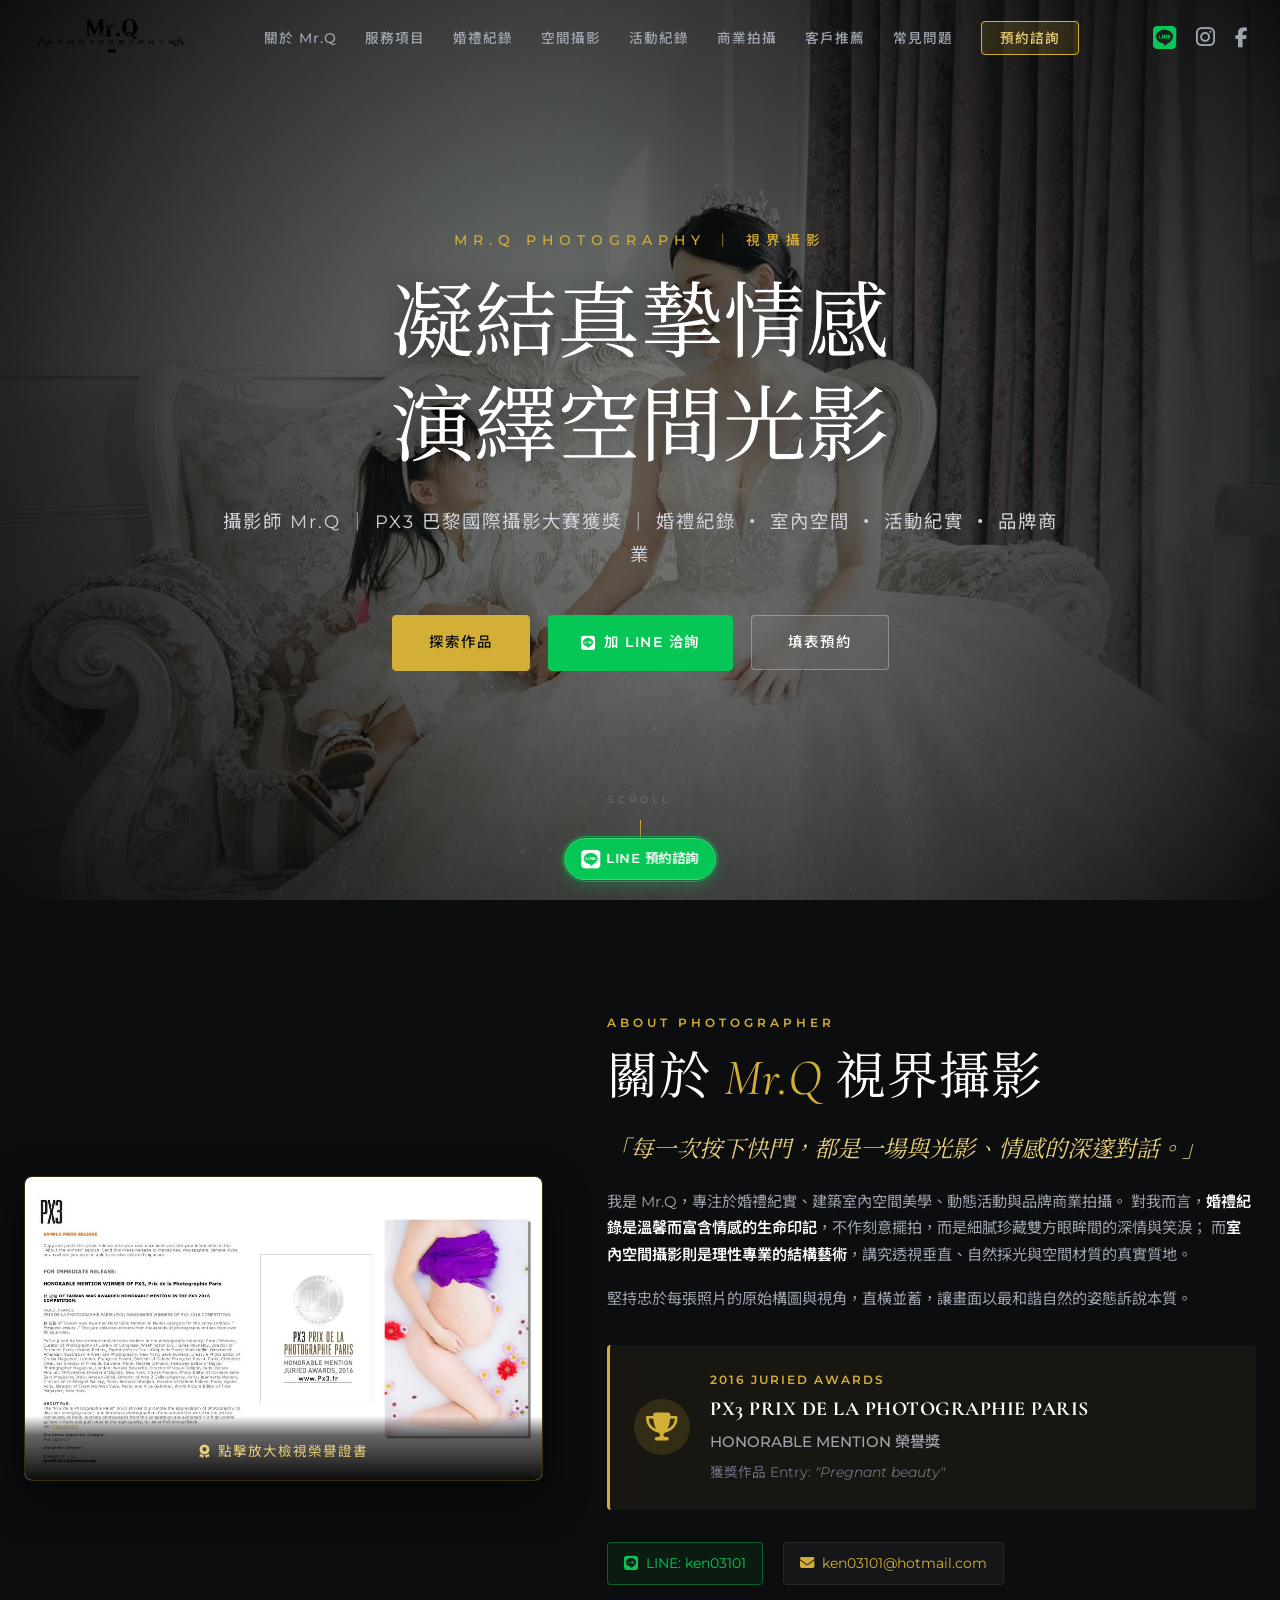
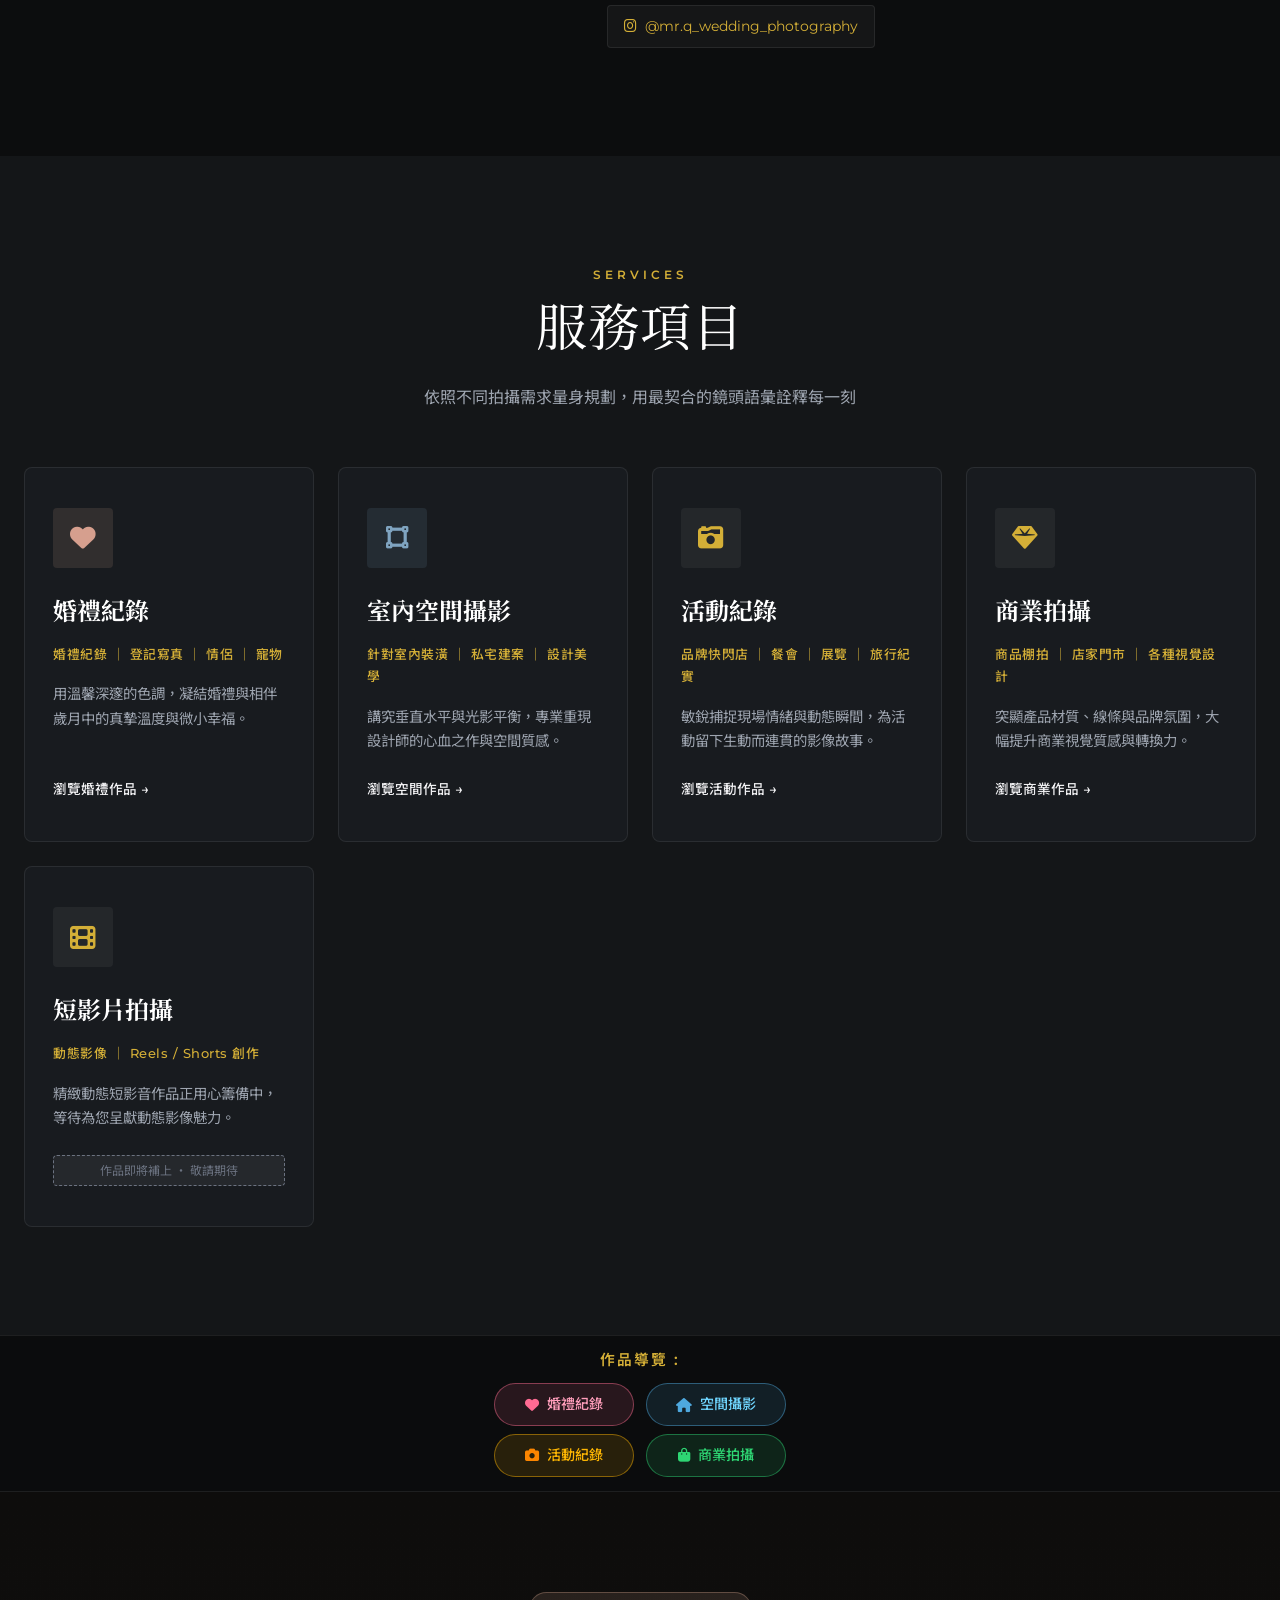
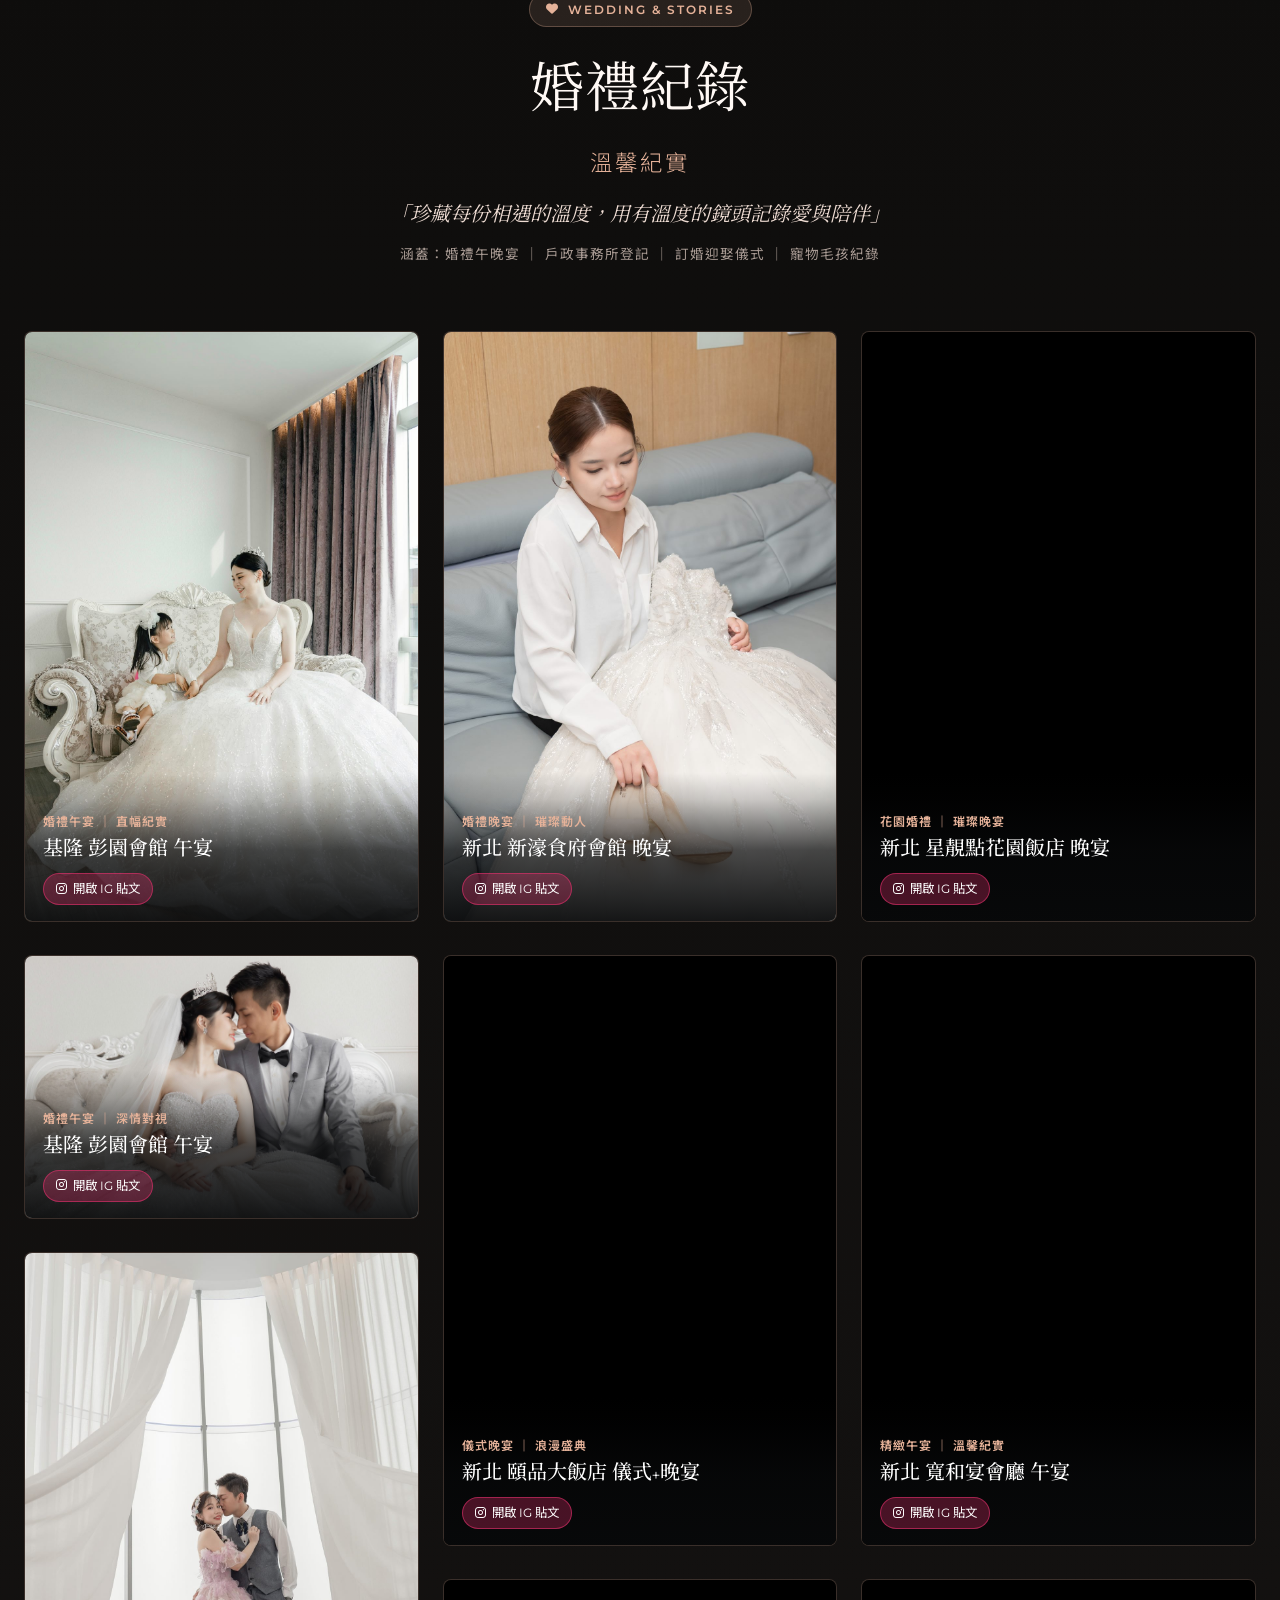
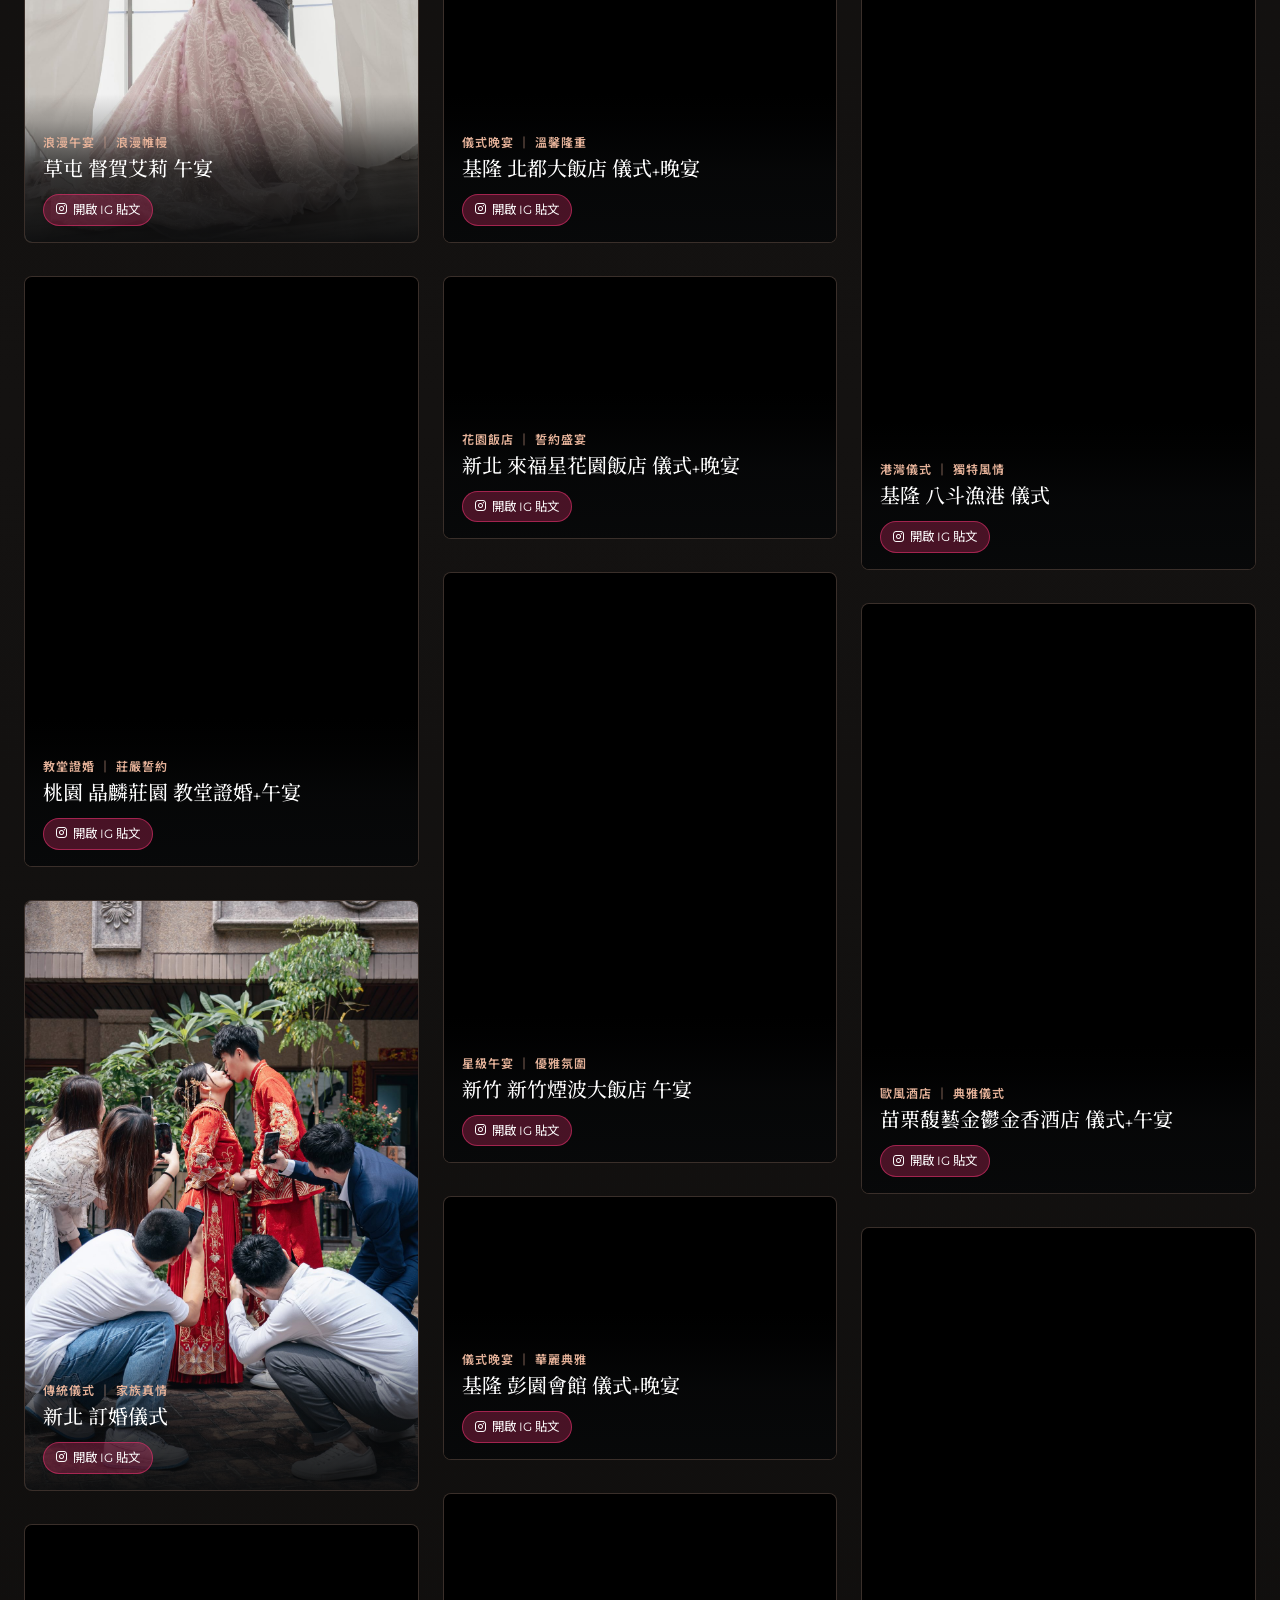
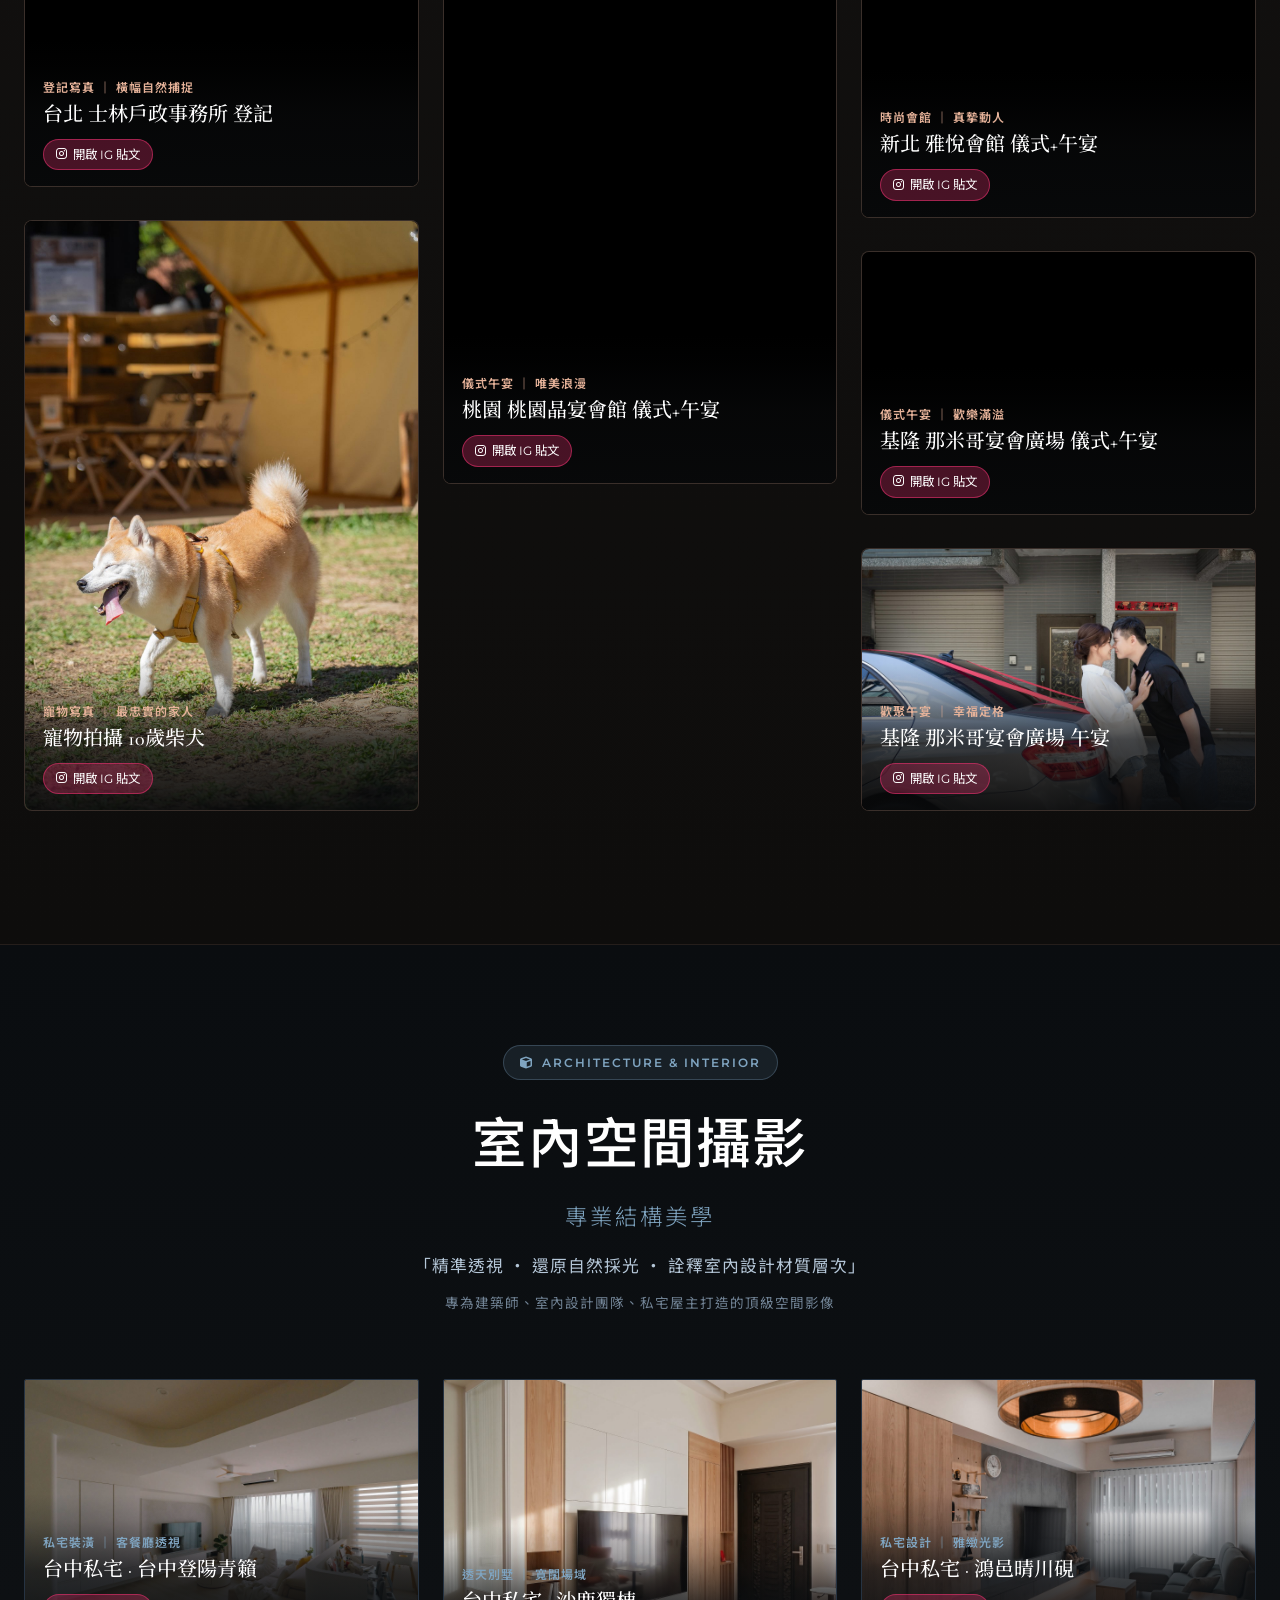
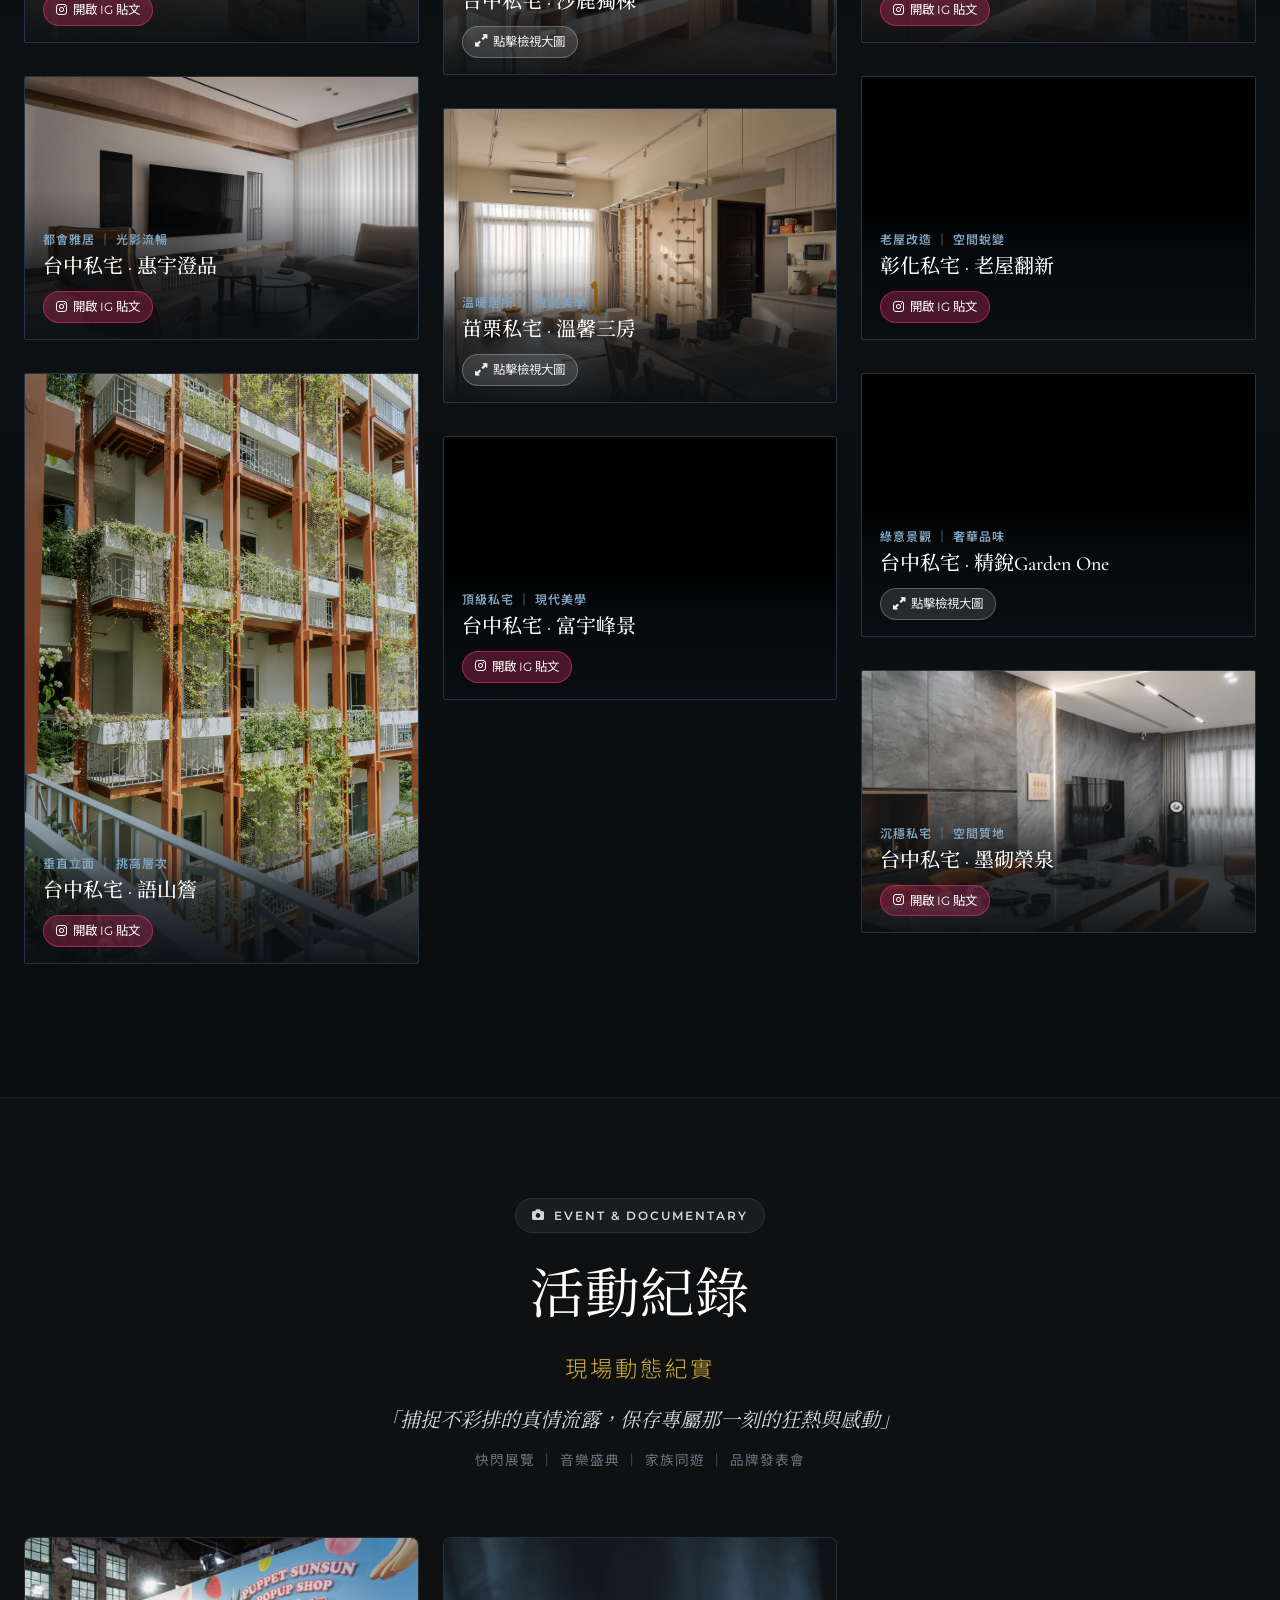
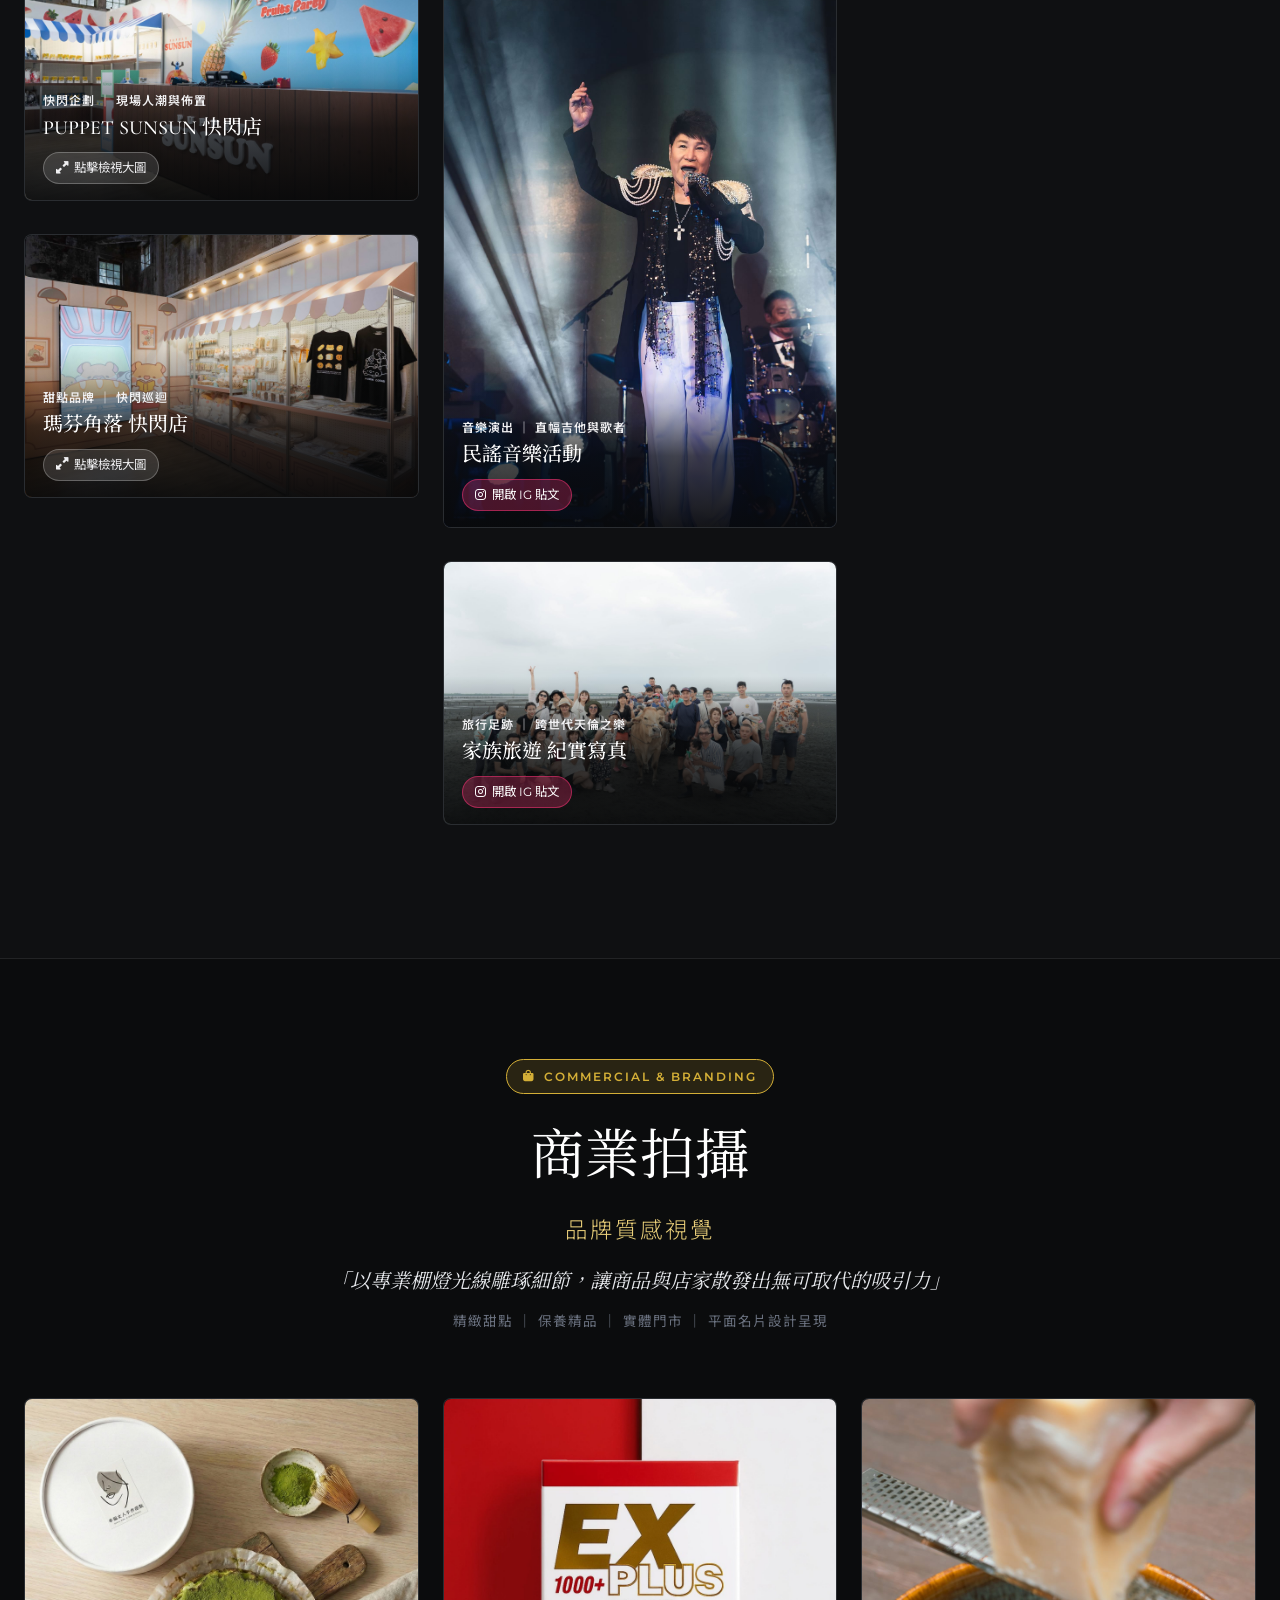
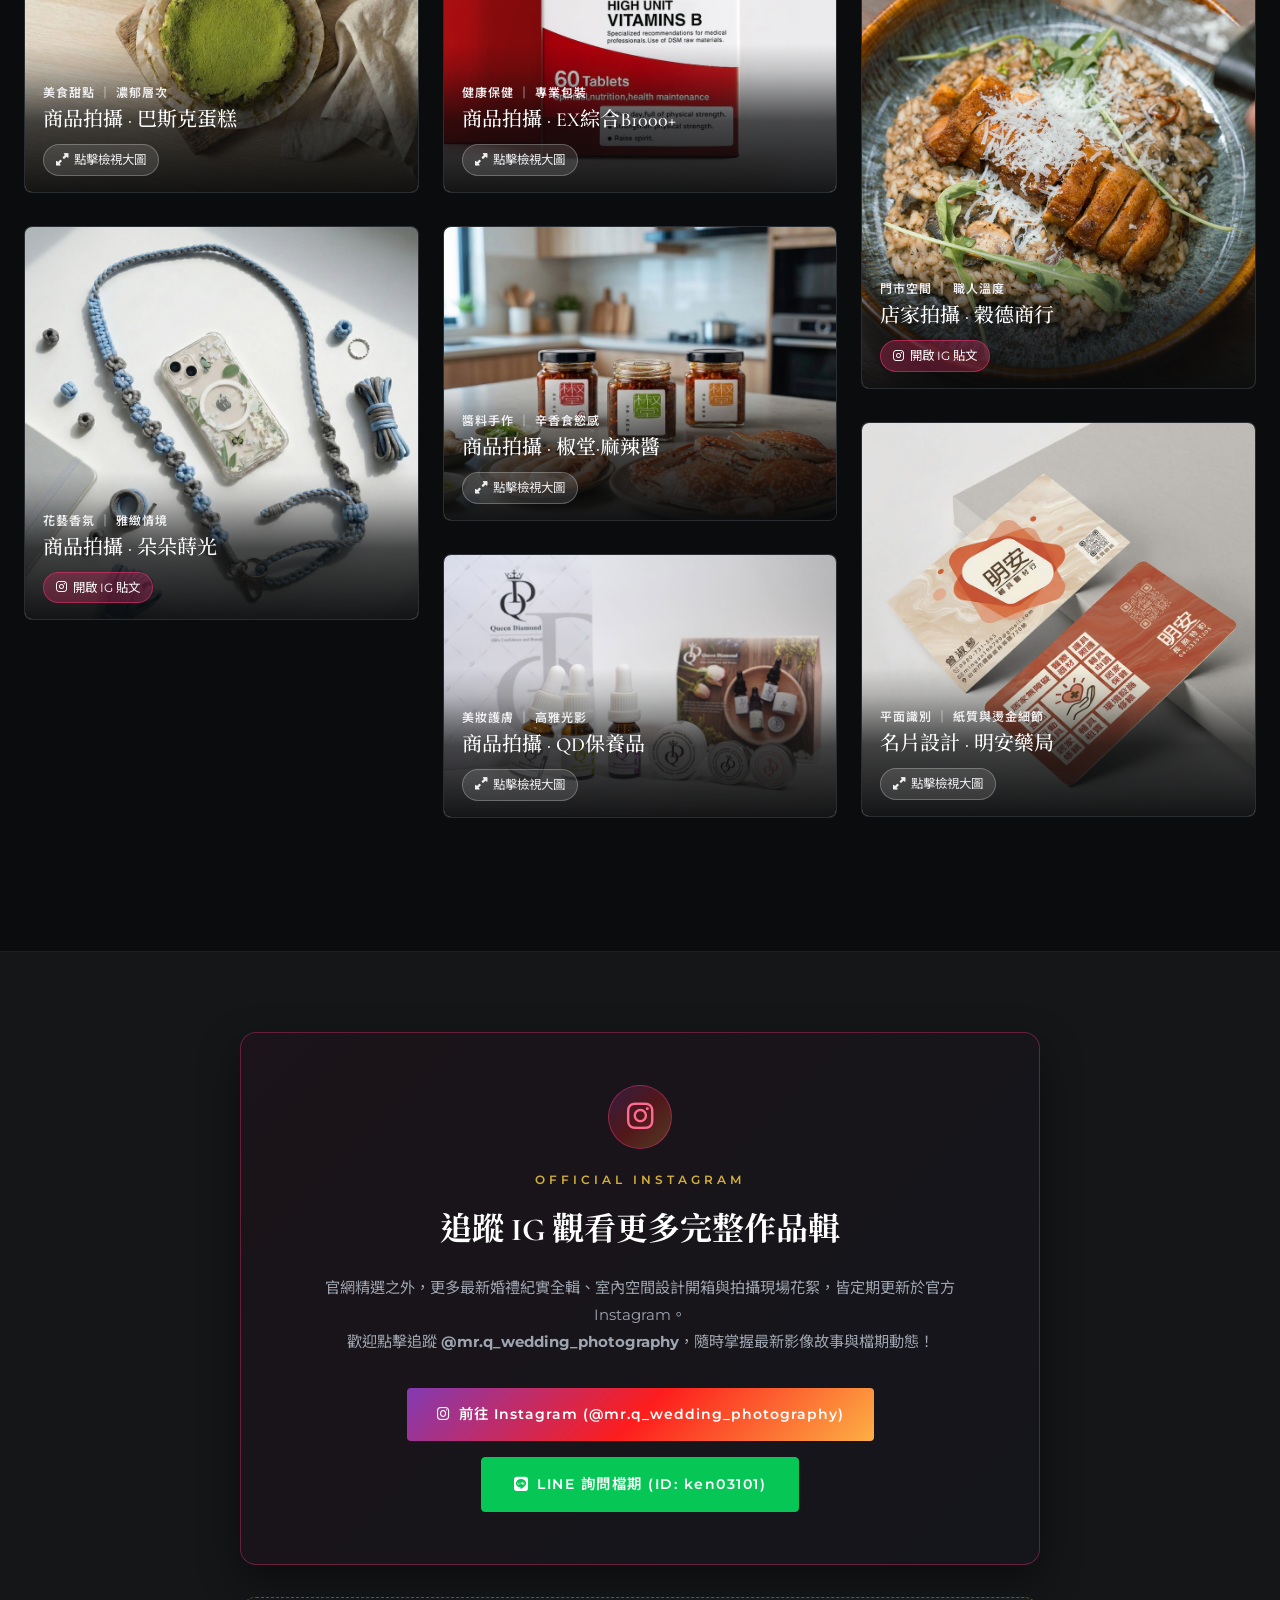
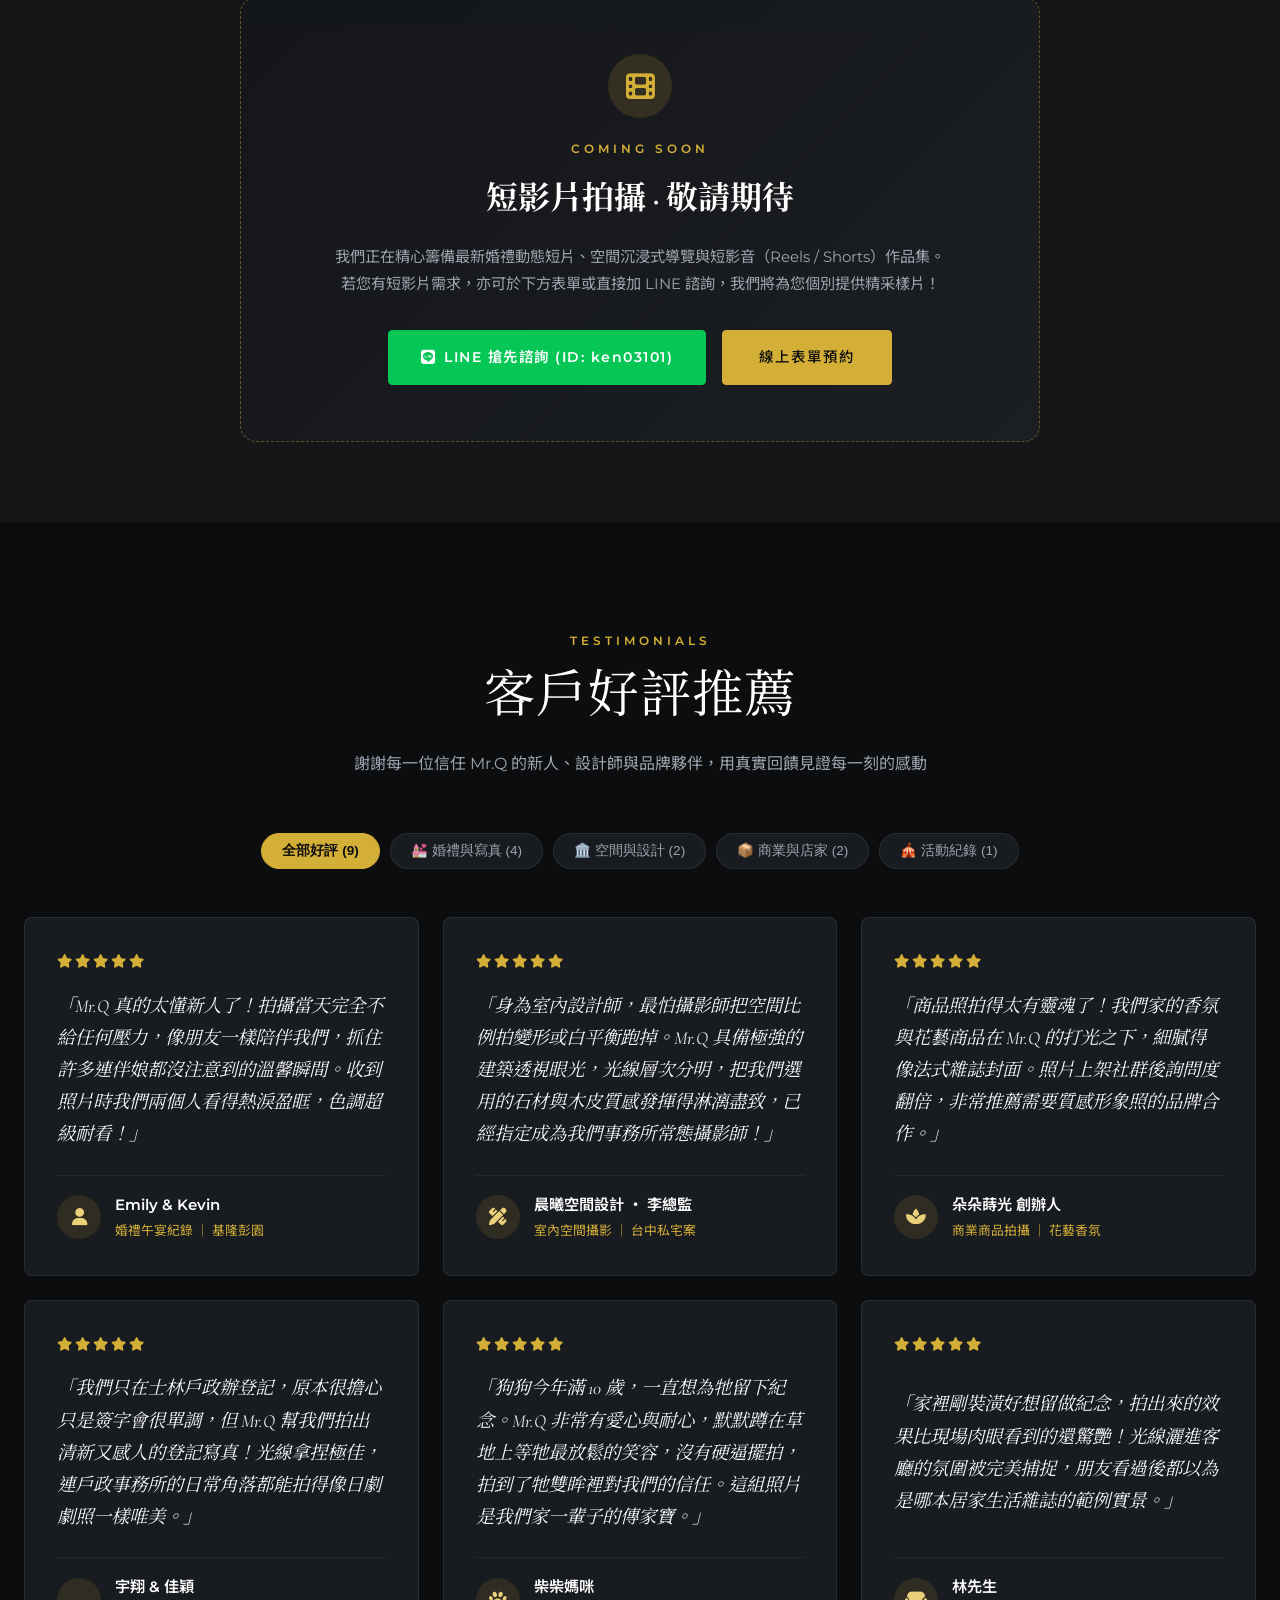
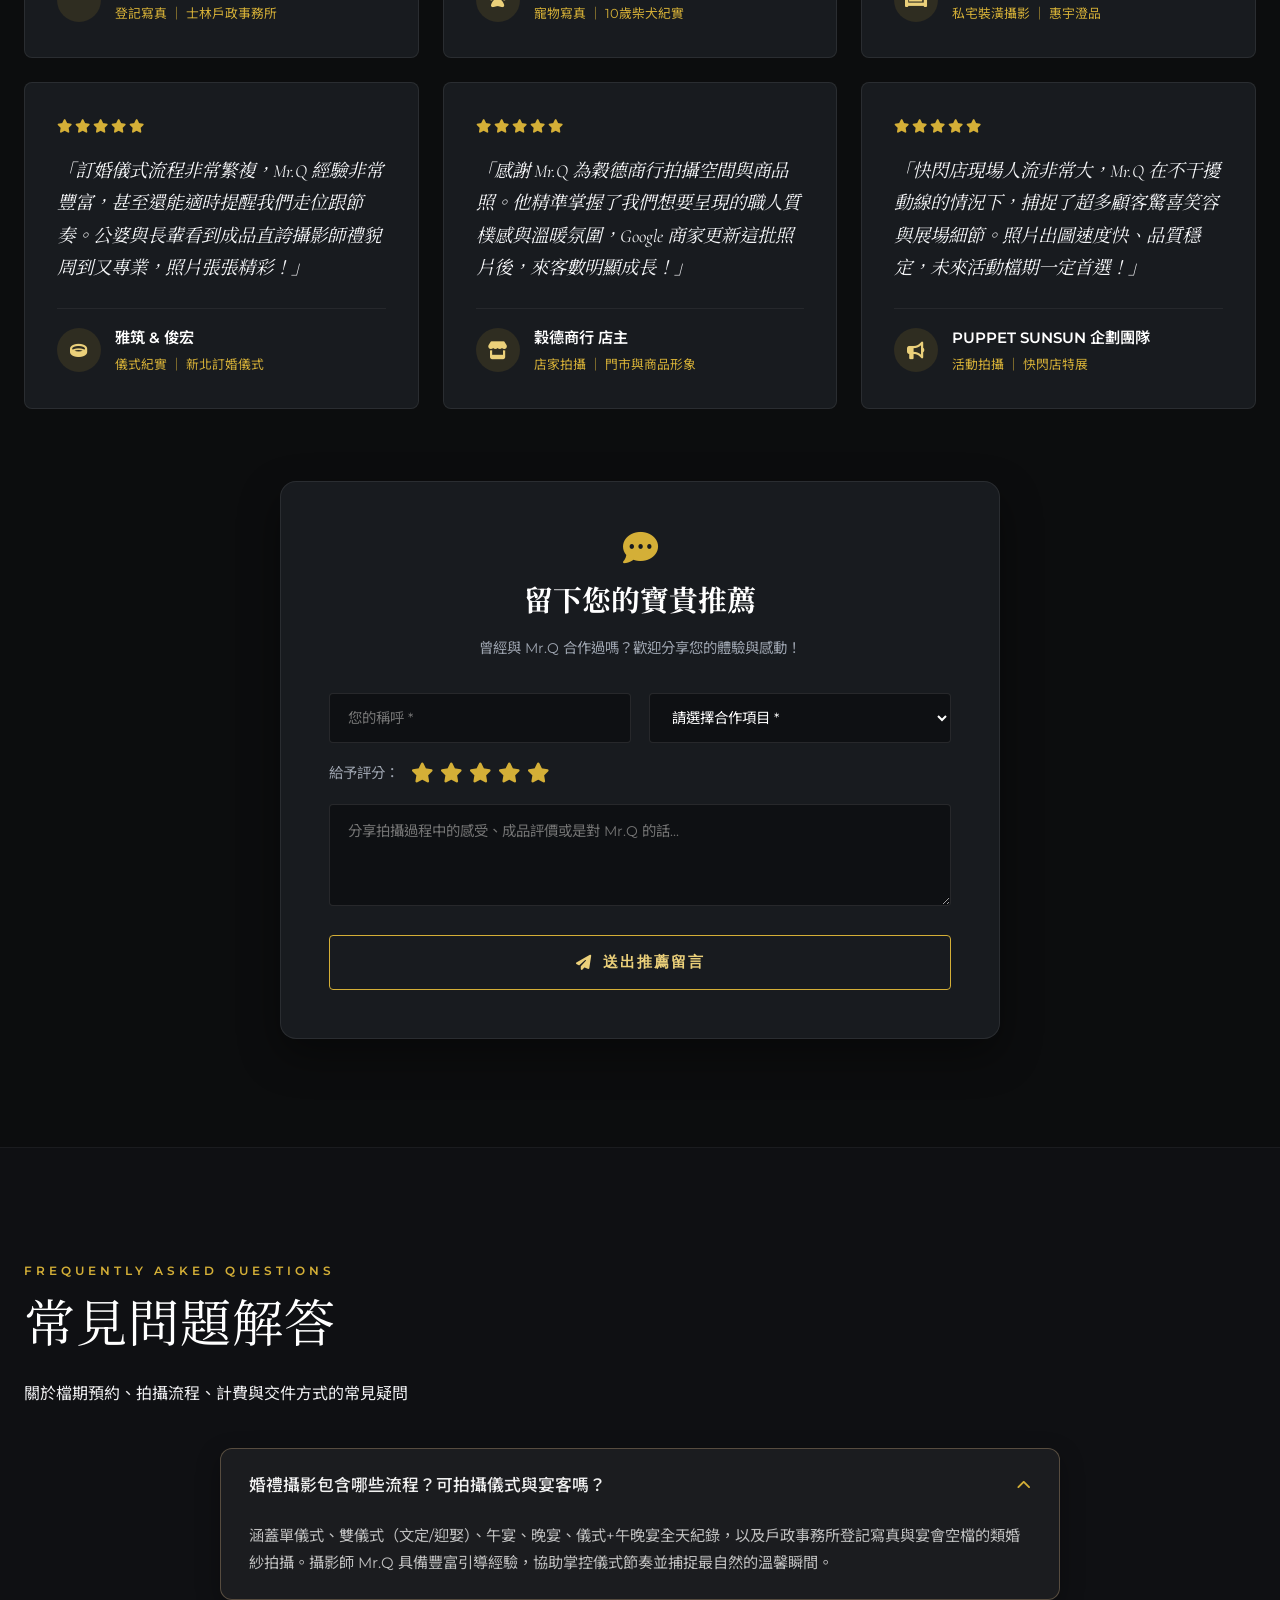
==== commit 8dc5977d: "feat(seo/ux): add IG showcase banner, preload hero LCP image, dvh for IG browser, and full GA4 conve" ====
--- a/index.html
+++ b/index.html
@@ -47,10 +47,11 @@
     <link rel="icon" type="image/png" href="images/LOGO.PNG">
     <link rel="apple-touch-icon" href="images/LOGO.PNG">
 
-    <!-- ===== 預先連接外部資源加速載入 ===== -->
+    <!-- ===== 預先連接外部資源與首屏主視覺圖加速載入 (LCP 優化) ===== -->
     <link rel="preconnect" href="https://fonts.googleapis.com">
     <link rel="preconnect" href="https://fonts.gstatic.com" crossorigin>
     <link rel="preconnect" href="https://cdnjs.cloudflare.com" crossorigin>
+    <link rel="preload" as="image" href="images/%E5%9F%BA%E9%9A%86%20%E5%BD%AD%E5%9C%92%E6%9C%83%E9%A4%A8%20%E5%8D%88%E5%AE%B4A.jpg" fetchpriority="high">
     
     <!-- ===== Google Fonts 與 Font Awesome ===== -->
     <link href="https://fonts.googleapis.com/css2?family=Noto+Sans+TC:wght@300;400;500;700&family=Noto+Serif+TC:wght@300;400;600;700&family=Cormorant+Garamond:ital,wght@0,300;0,400;0,600;1,300;1,400&family=Montserrat:wght@300;400;500;600&display=swap" rel="stylesheet">
@@ -1045,9 +1046,27 @@
             </div>
         </section>
 
-        <!-- ===== 短影片專區 (預告) ===== -->
+        <!-- ===== Instagram 官方即時作品牆 & 短影片專區 ===== -->
         <section id="portfolio-video" class="section section-dark video-teaser-section">
             <div class="container">
+                <div class="ig-showcase-card reveal-up" style="margin-bottom: 32px;">
+                    <div class="ig-showcase-icon"><i class="fab fa-instagram"></i></div>
+                    <span class="section-label center">OFFICIAL INSTAGRAM</span>
+                    <h3 class="teaser-title">追蹤 IG 觀看更多完整作品輯</h3>
+                    <p class="teaser-desc">
+                        官網精選之外，更多最新婚禮紀實全輯、室內空間設計開箱與拍攝現場花絮，皆定期更新於官方 Instagram。<br>
+                        歡迎點擊追蹤 <strong>@mr.q_wedding_photography</strong>，隨時掌握最新影像故事與檔期動態！
+                    </p>
+                    <div class="teaser-actions">
+                        <a href="https://www.instagram.com/mr.q_wedding_photography/" target="_blank" rel="noopener noreferrer" class="btn-ig-gradient">
+                            <i class="fab fa-instagram"></i> 前往 Instagram (@mr.q_wedding_photography)
+                        </a>
+                        <a href="https://line.me/ti/p/~ken03101" target="_blank" rel="noopener noreferrer" class="btn-line-hero">
+                            <i class="fab fa-line"></i> LINE 詢問檔期 (ID: ken03101)
+                        </a>
+                    </div>
+                </div>
+
                 <div class="video-teaser-card reveal-up">
                     <div class="video-icon"><i class="fas fa-film"></i></div>
                     <span class="section-label center">COMING SOON</span>
--- a/style.css
+++ b/style.css
@@ -455,6 +455,7 @@
 #hero {
     position: relative;
     min-height: 100vh;
+    min-height: 100dvh;
     display: flex;
     align-items: center;
     justify-content: center;
@@ -1308,9 +1309,63 @@
     color: var(--text-primary);
 }
 
-/* ---------- 短影片預告專區 Video Teaser ---------- */
+/* ---------- Instagram 導流橫幅 & 短影片預告專區 ---------- */
 .video-teaser-section {
     padding: 80px 0;
+}
+
+.ig-showcase-card {
+    background: linear-gradient(135deg, rgba(28, 20, 26, 0.92), rgba(20, 22, 28, 0.95));
+    border: 1px solid rgba(225, 48, 108, 0.4);
+    border-radius: var(--radius-lg);
+    padding: 52px 40px;
+    text-align: center;
+    max-width: 800px;
+    margin: 0 auto 32px;
+    box-shadow: 0 16px 40px rgba(0, 0, 0, 0.45);
+}
+
+.ig-showcase-icon {
+    width: 64px;
+    height: 64px;
+    border-radius: 50%;
+    background: linear-gradient(135deg, rgba(131, 58, 180, 0.25), rgba(253, 29, 29, 0.25), rgba(252, 176, 69, 0.25));
+    border: 1px solid rgba(225, 48, 108, 0.5);
+    color: #ff6b93;
+    display: flex;
+    align-items: center;
+    justify-content: center;
+    font-size: 1.9rem;
+    margin: 0 auto 20px;
+}
+
+.btn-ig-gradient {
+    display: inline-flex;
+    align-items: center;
+    gap: 8px;
+    padding: 14px 30px;
+    border-radius: var(--radius-sm);
+    font-size: 0.9rem;
+    font-weight: 600;
+    letter-spacing: 1px;
+    background: linear-gradient(135deg, #833ab4, #fd1d1d, #fcb045);
+    color: #ffffff;
+    border: none;
+    transition: var(--transition);
+}
+
+.btn-ig-gradient:hover {
+    transform: translateY(-2px);
+    box-shadow: 0 8px 24px rgba(225, 48, 108, 0.45);
+    color: #ffffff;
+}
+
+.teaser-actions {
+    display: flex;
+    align-items: center;
+    justify-content: center;
+    gap: 16px;
+    flex-wrap: wrap;
 }
 
 .video-teaser-card {
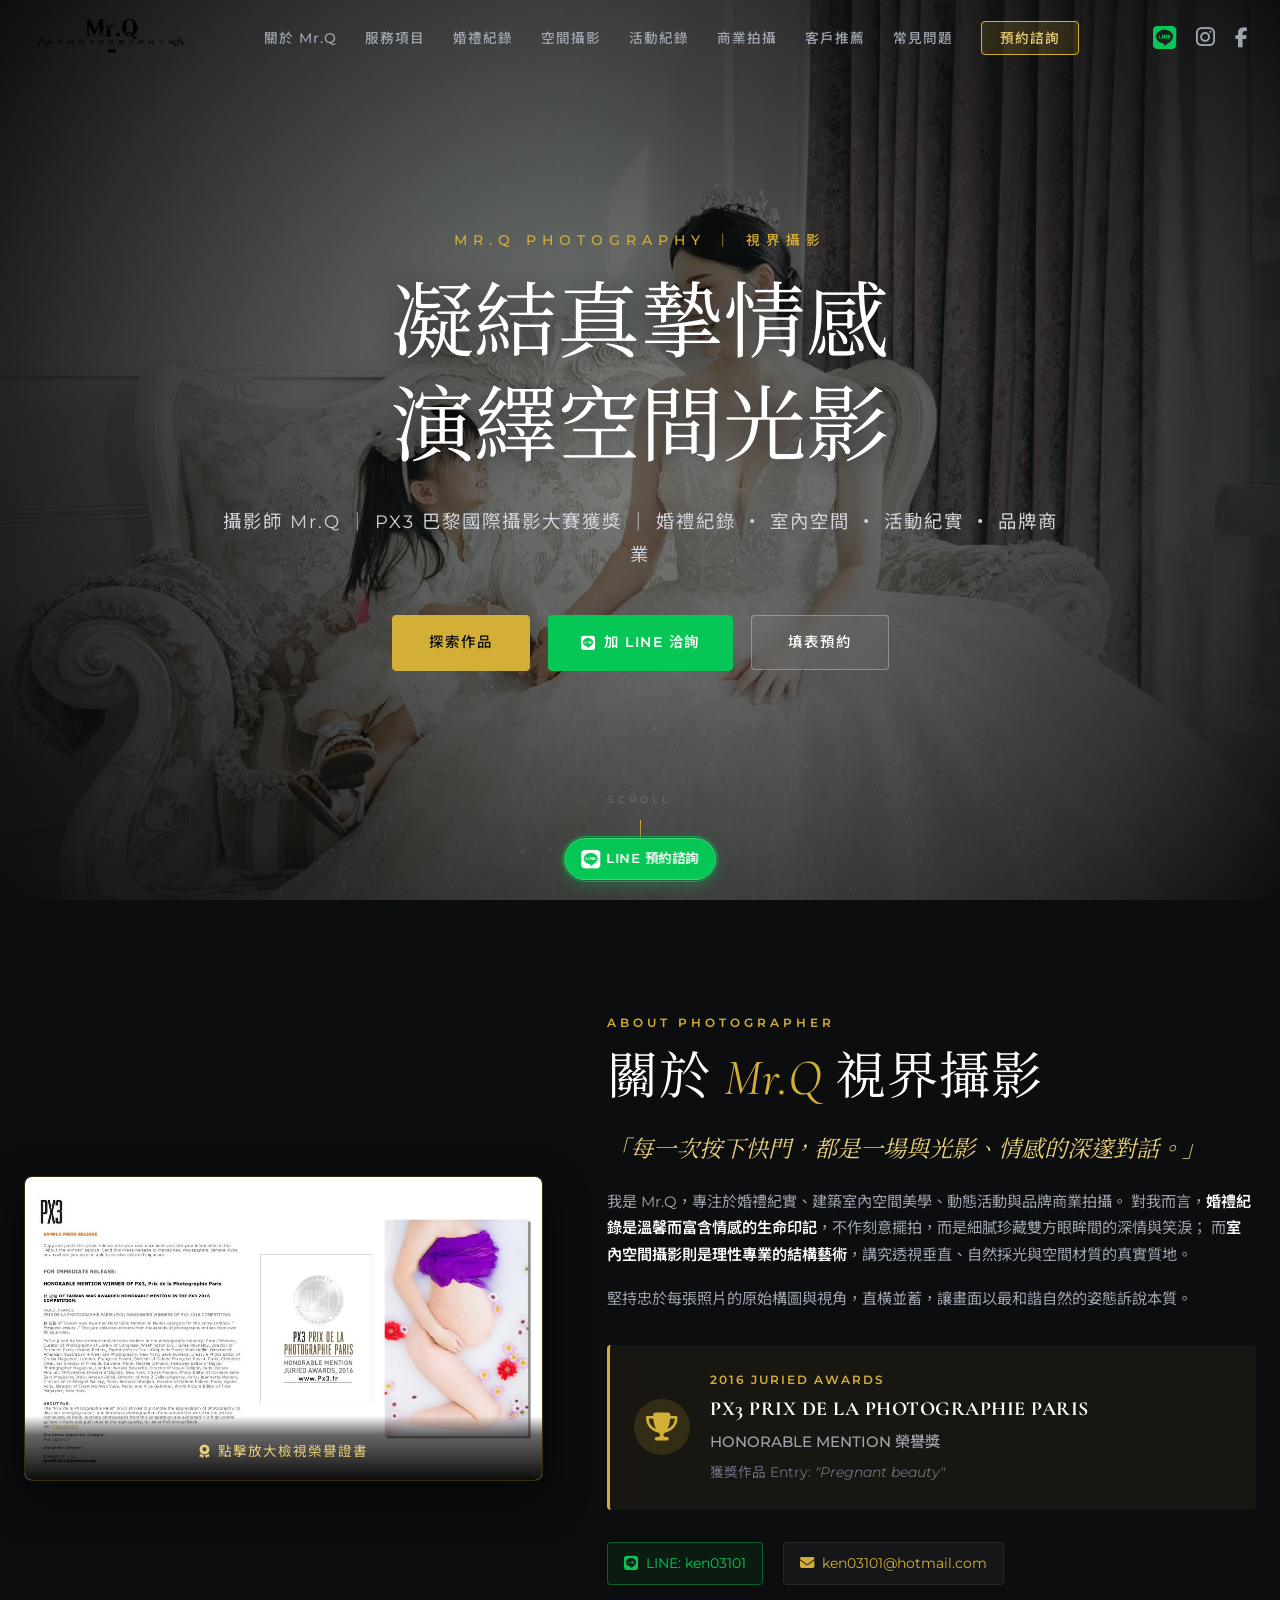
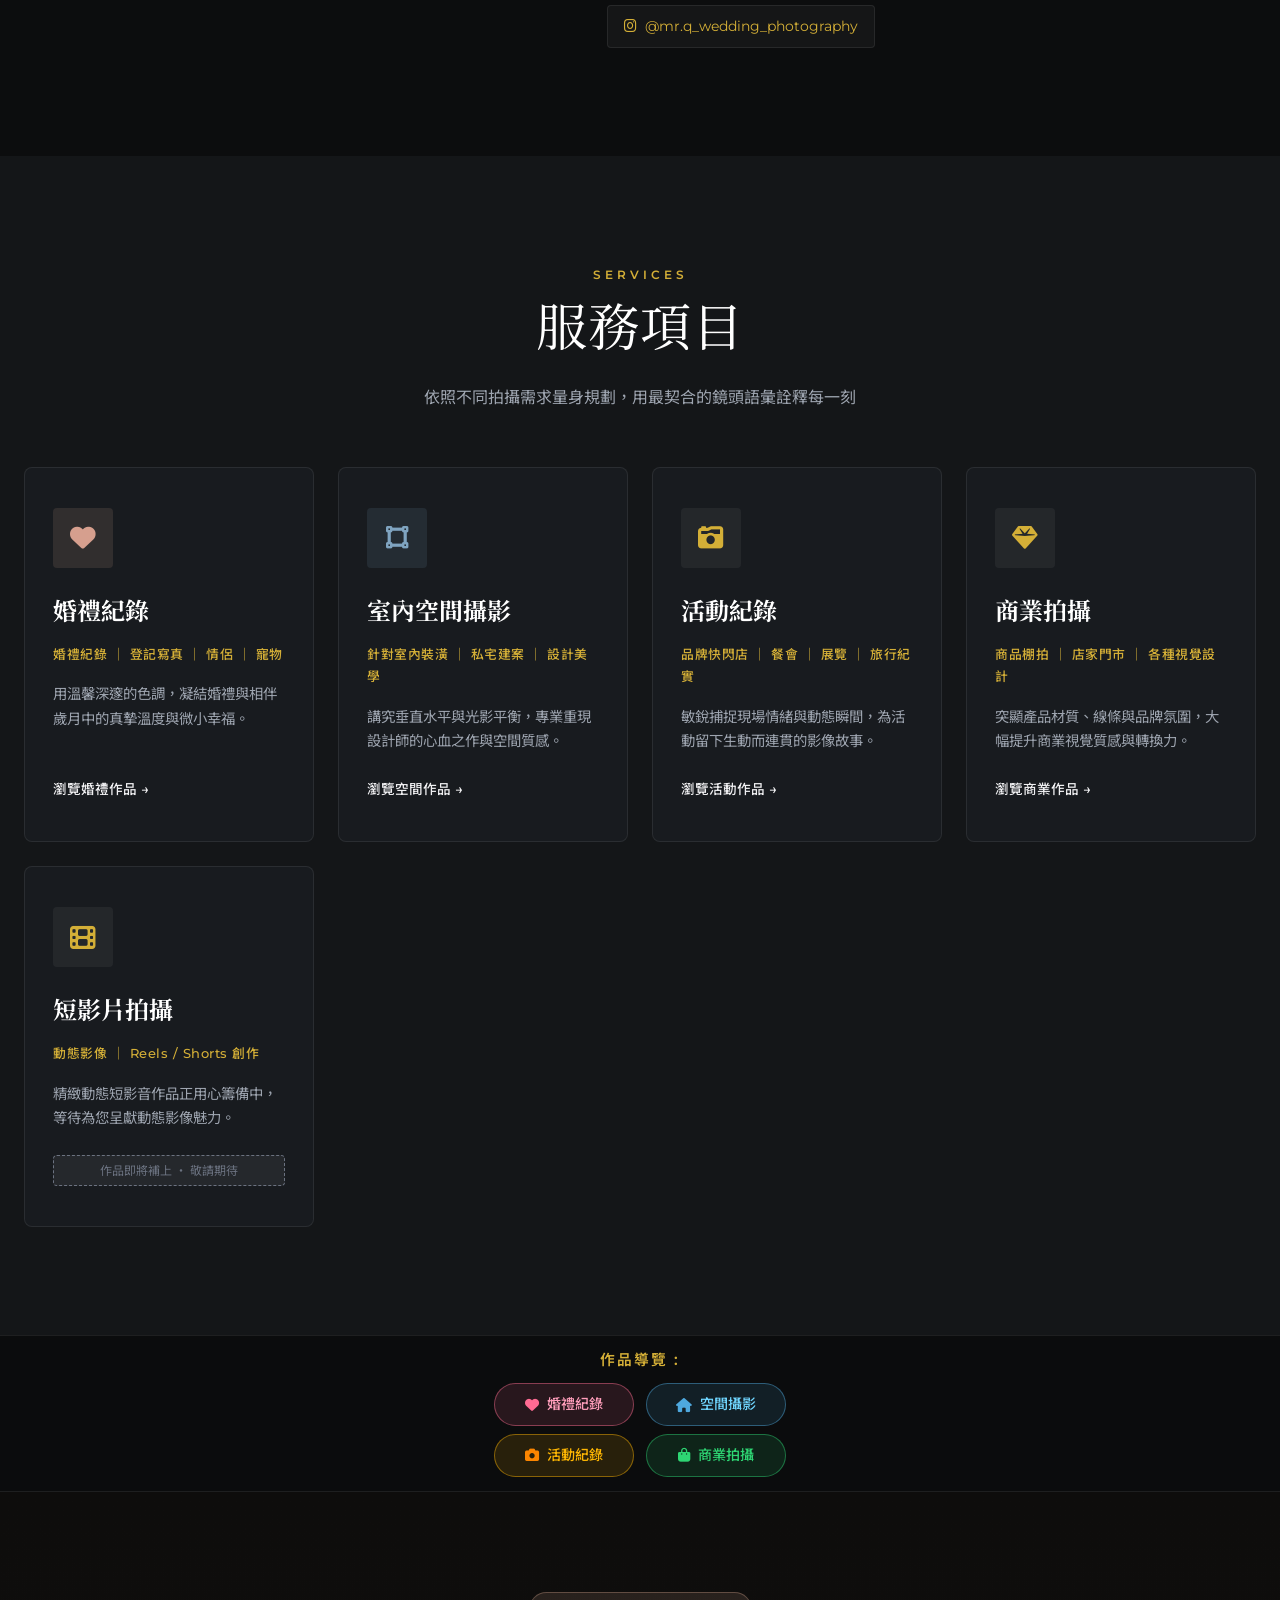
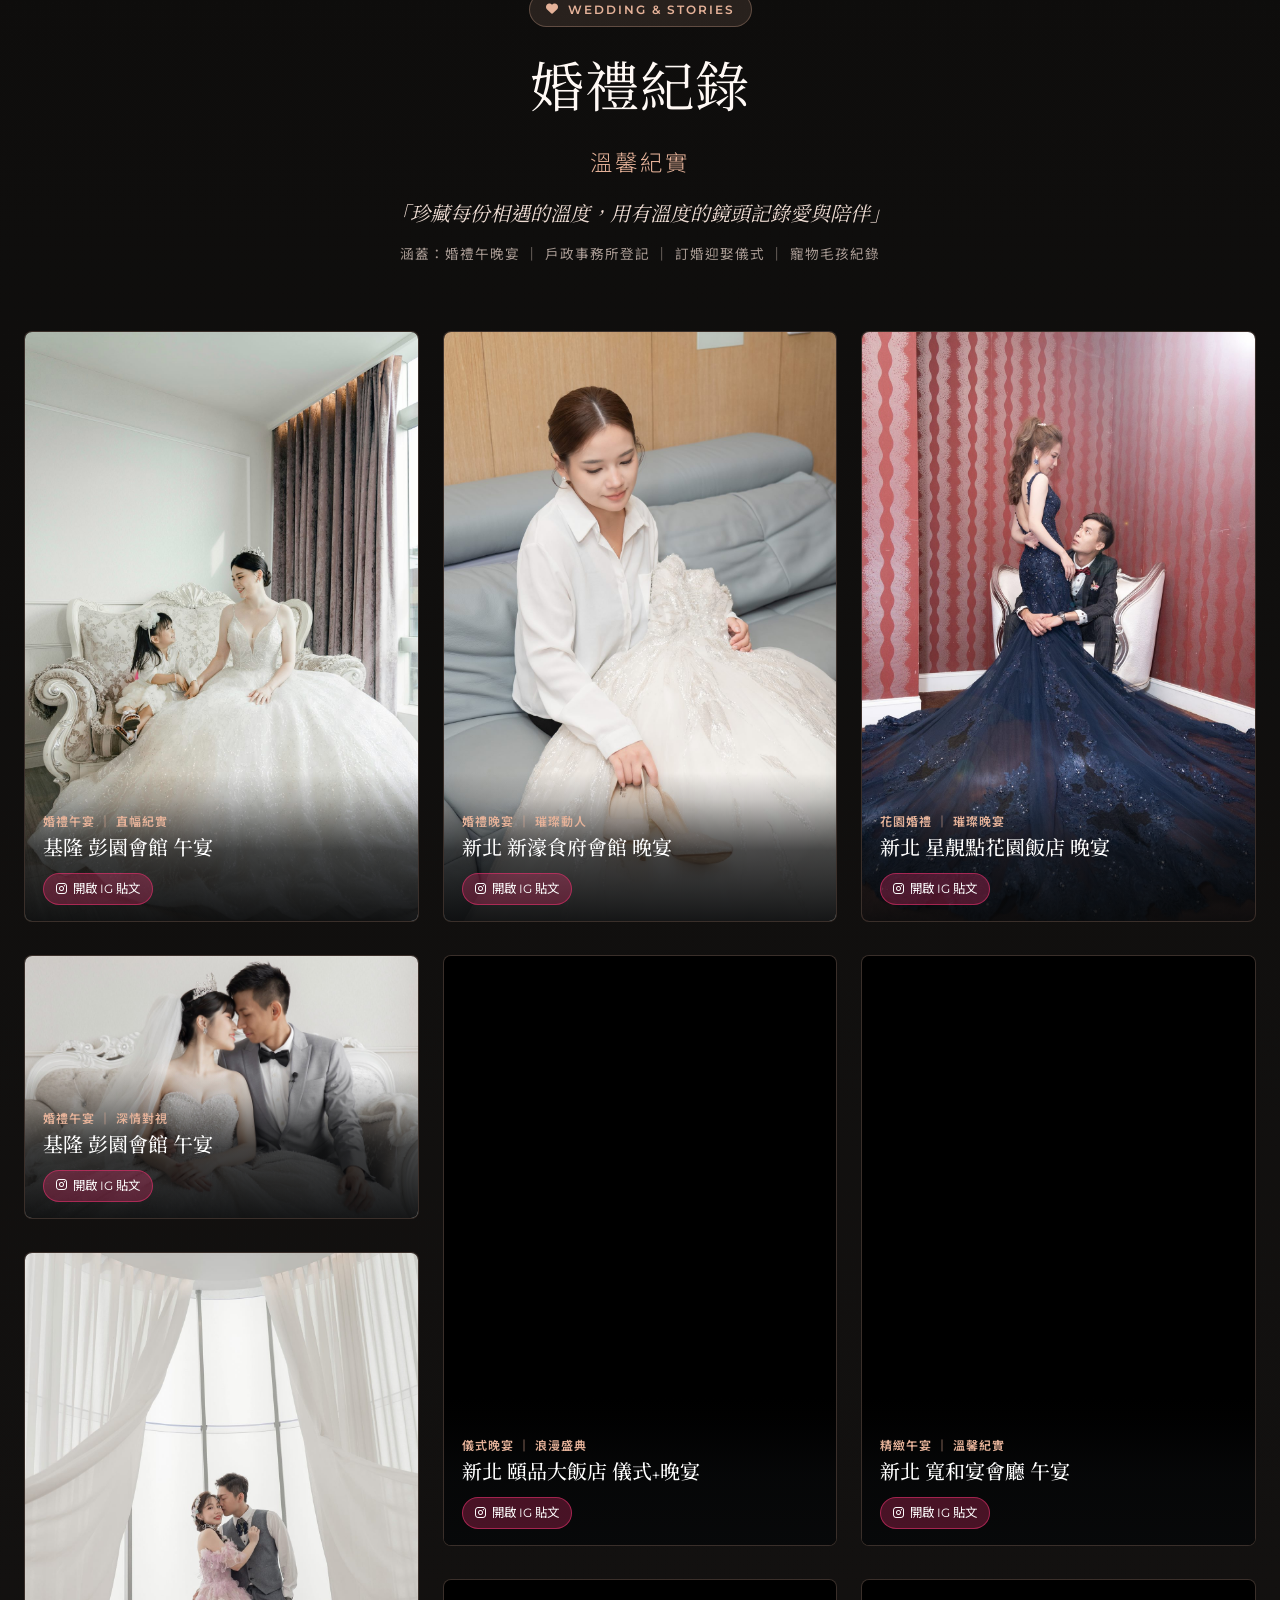
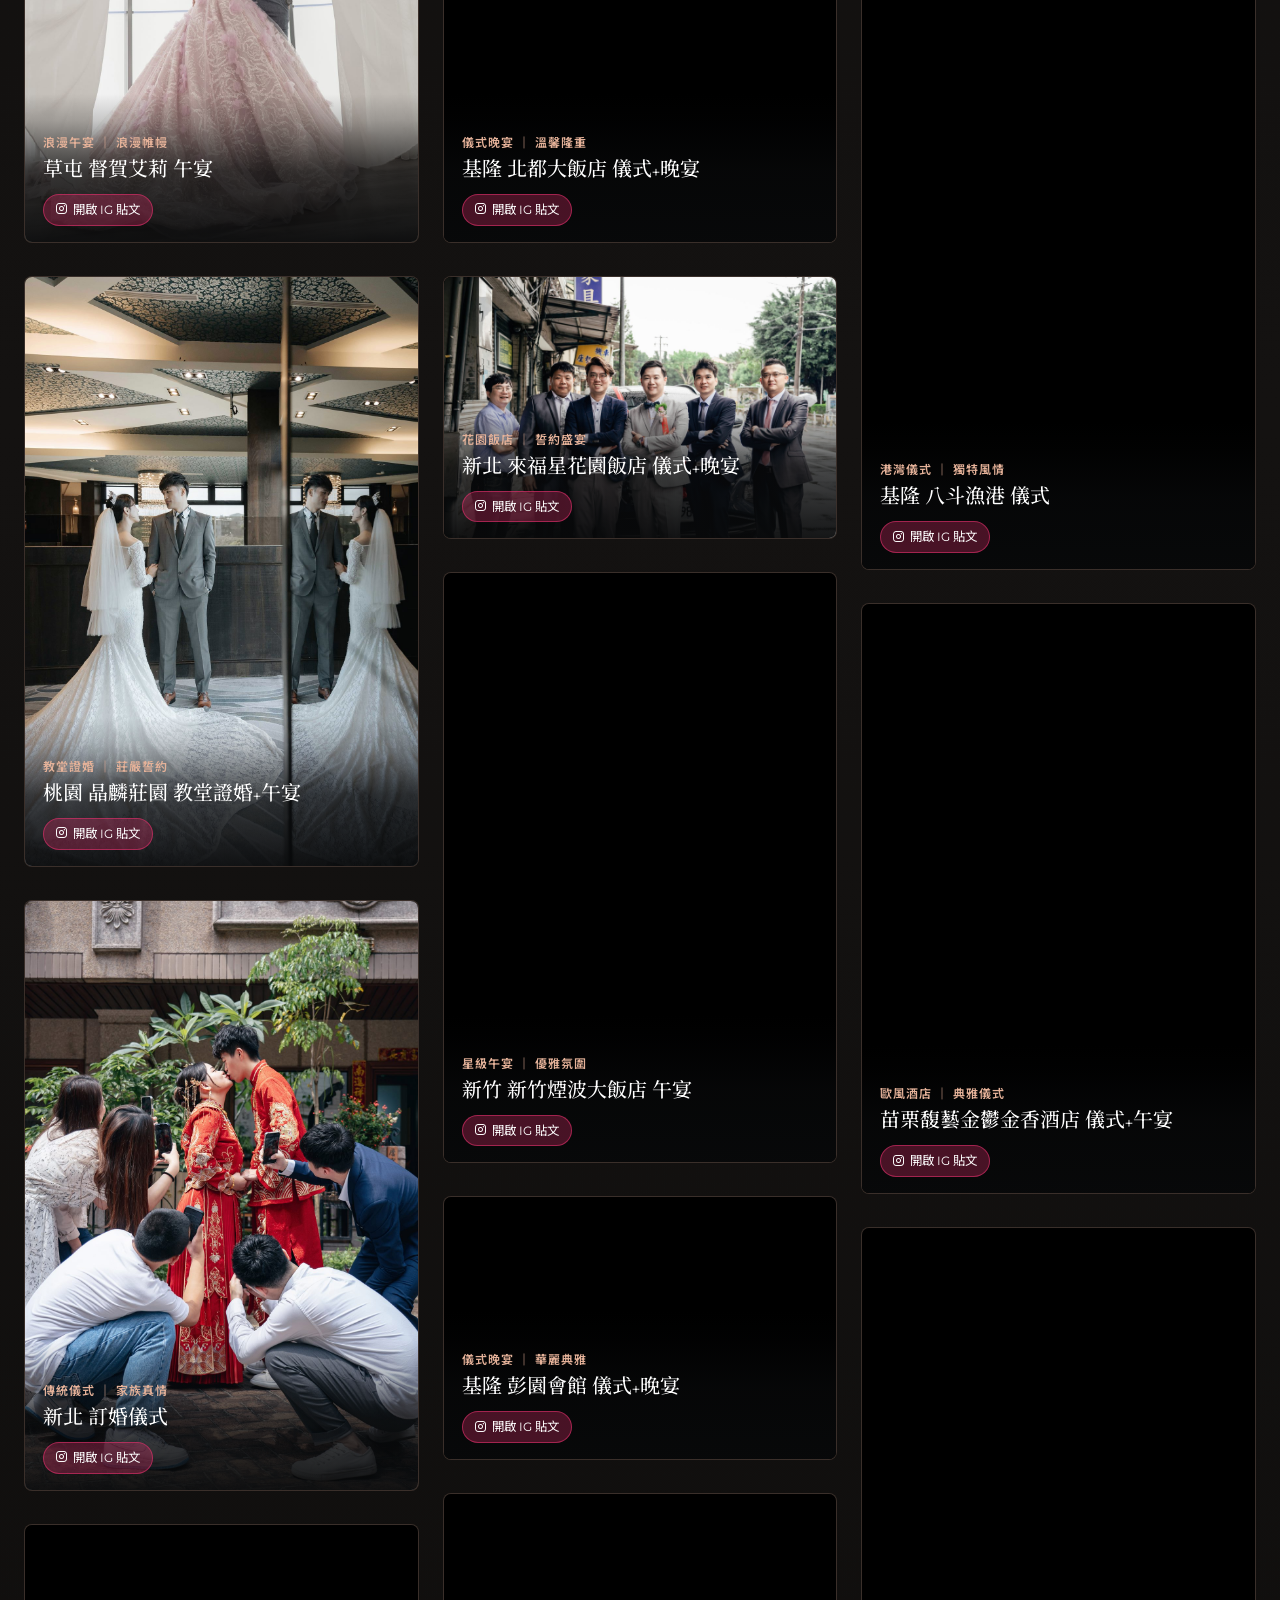
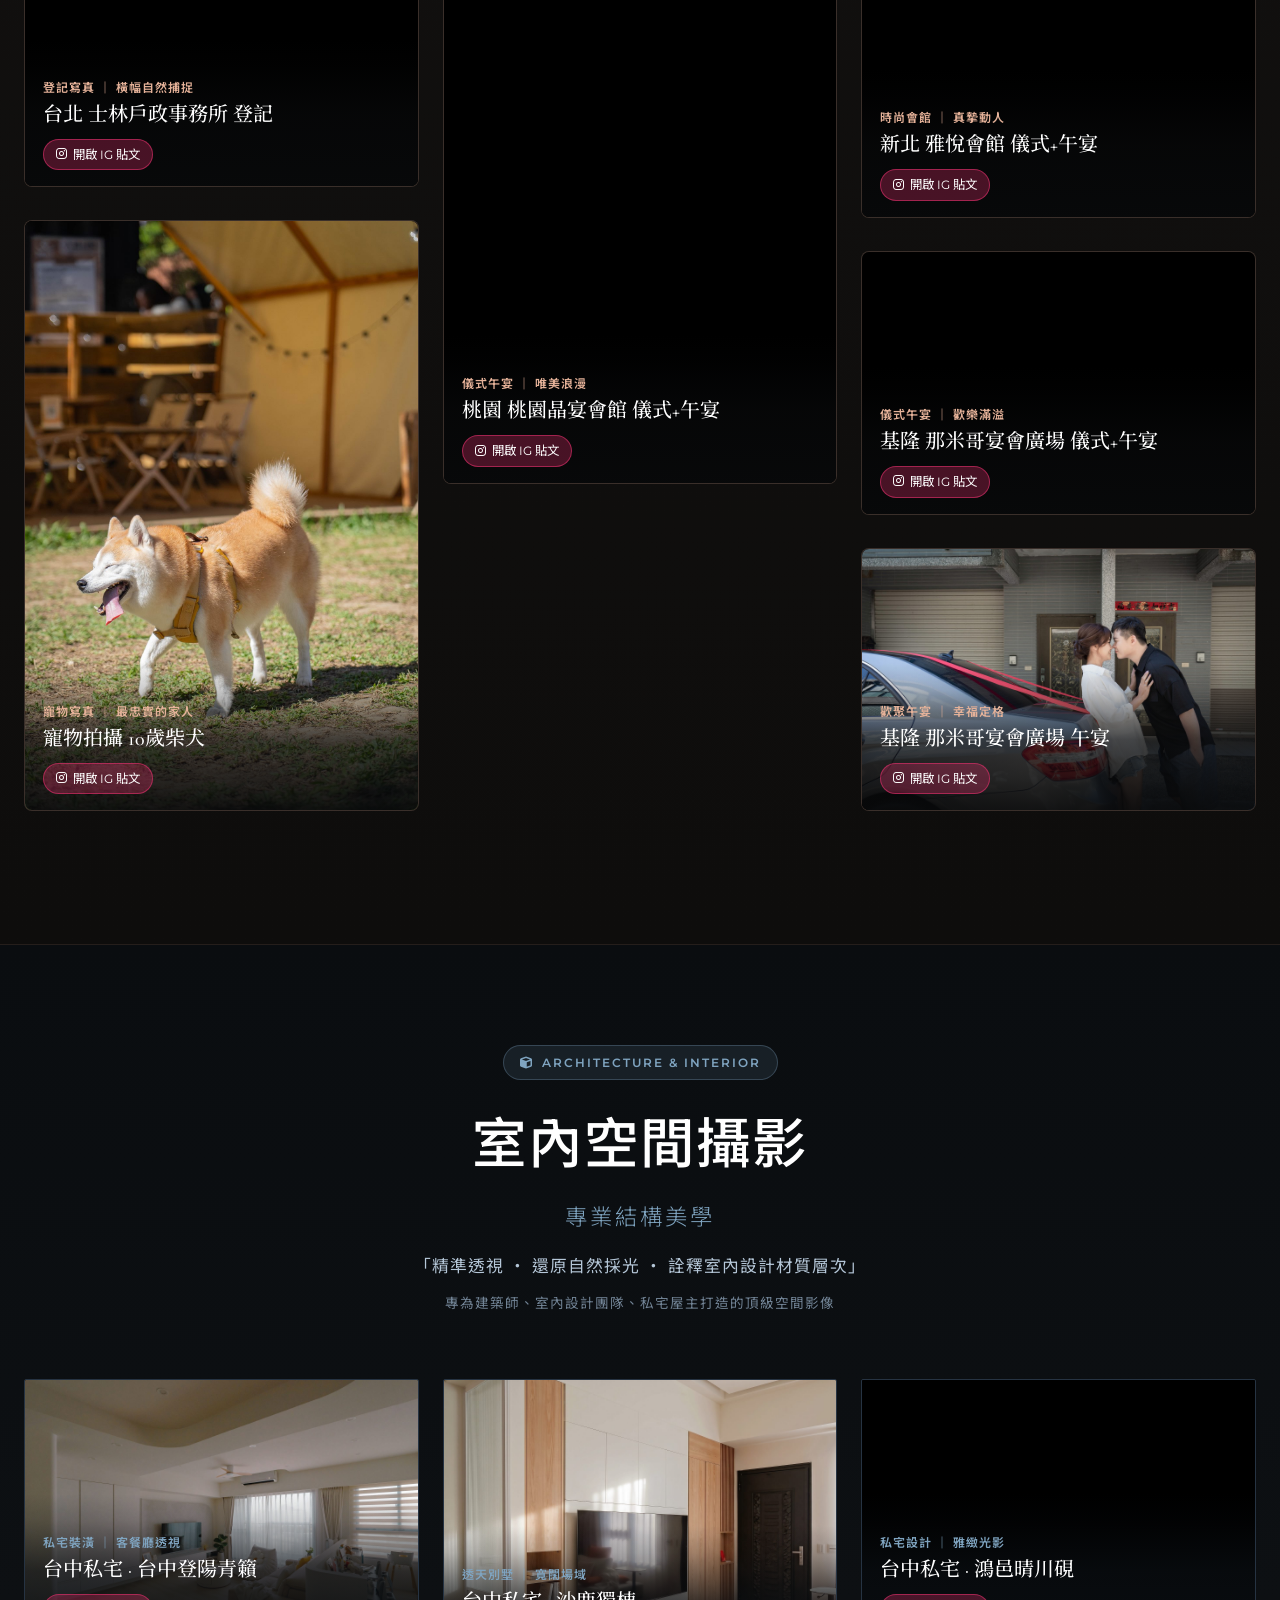
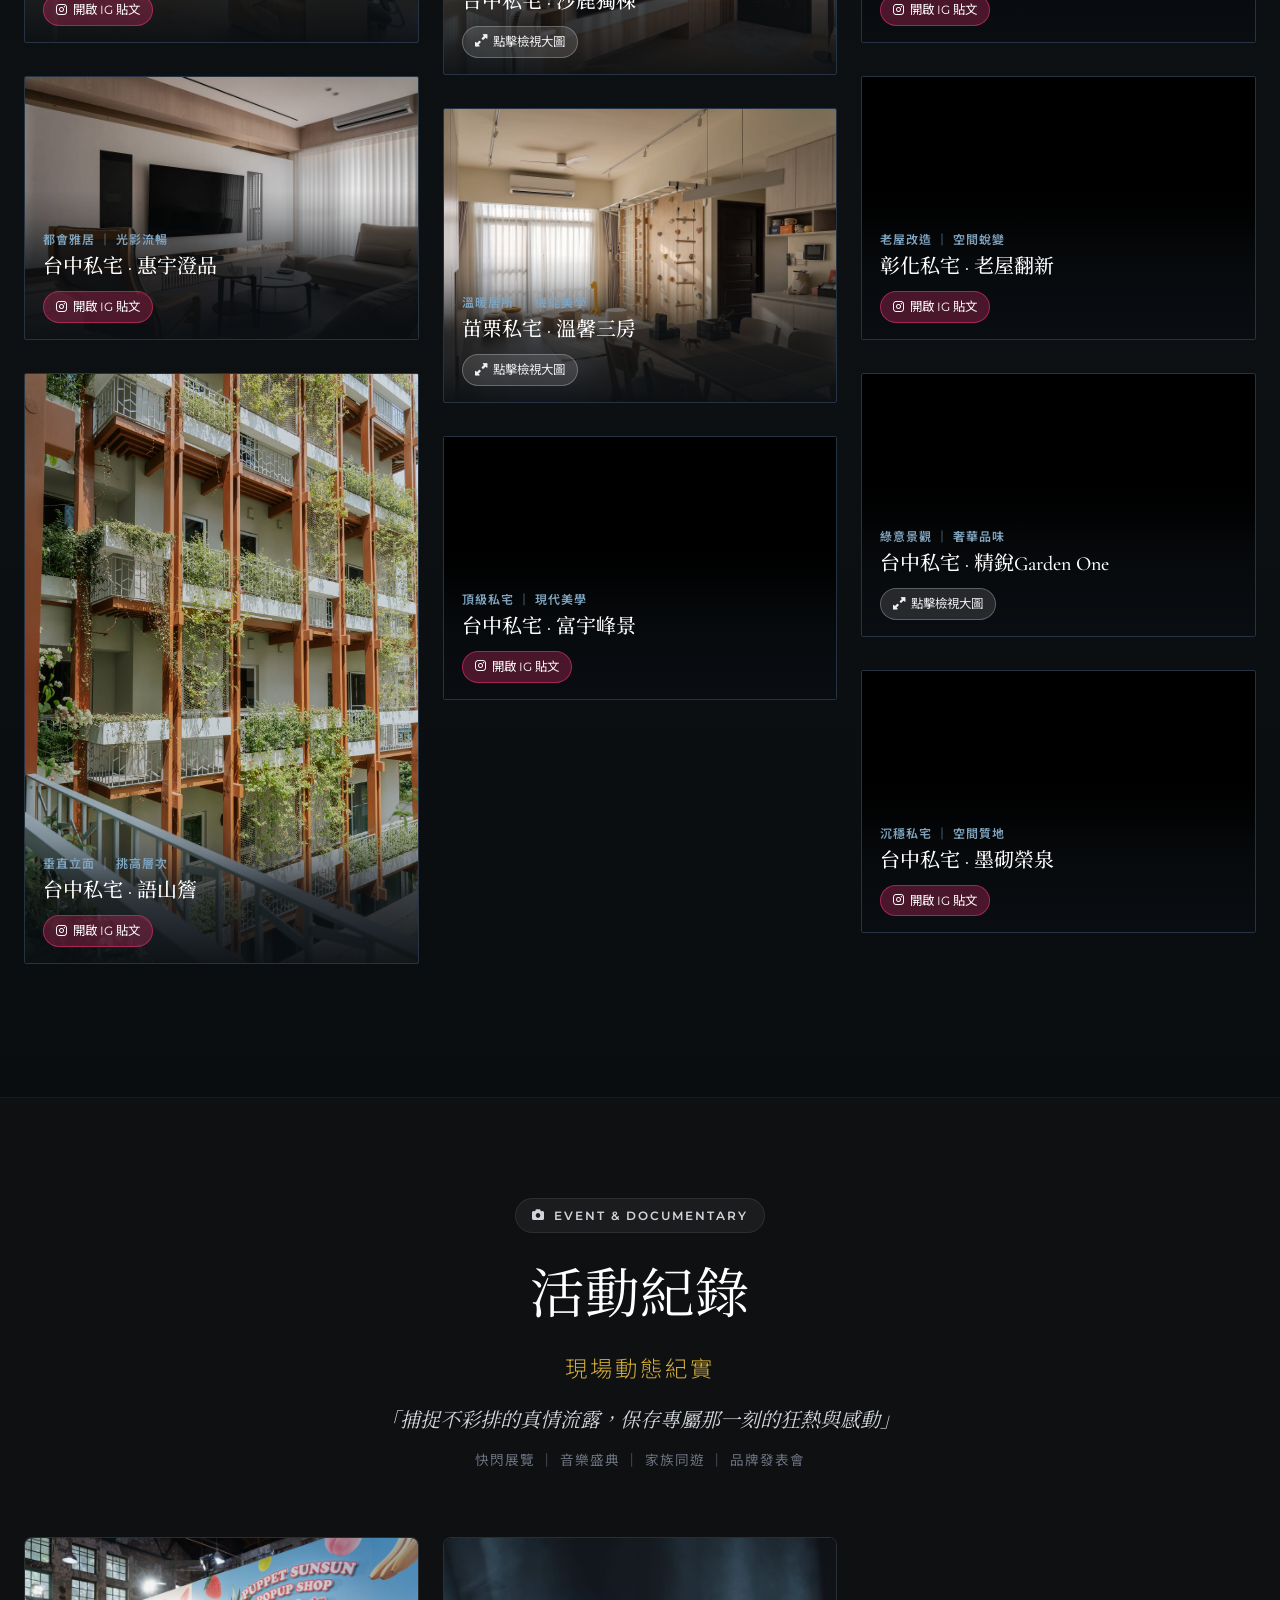
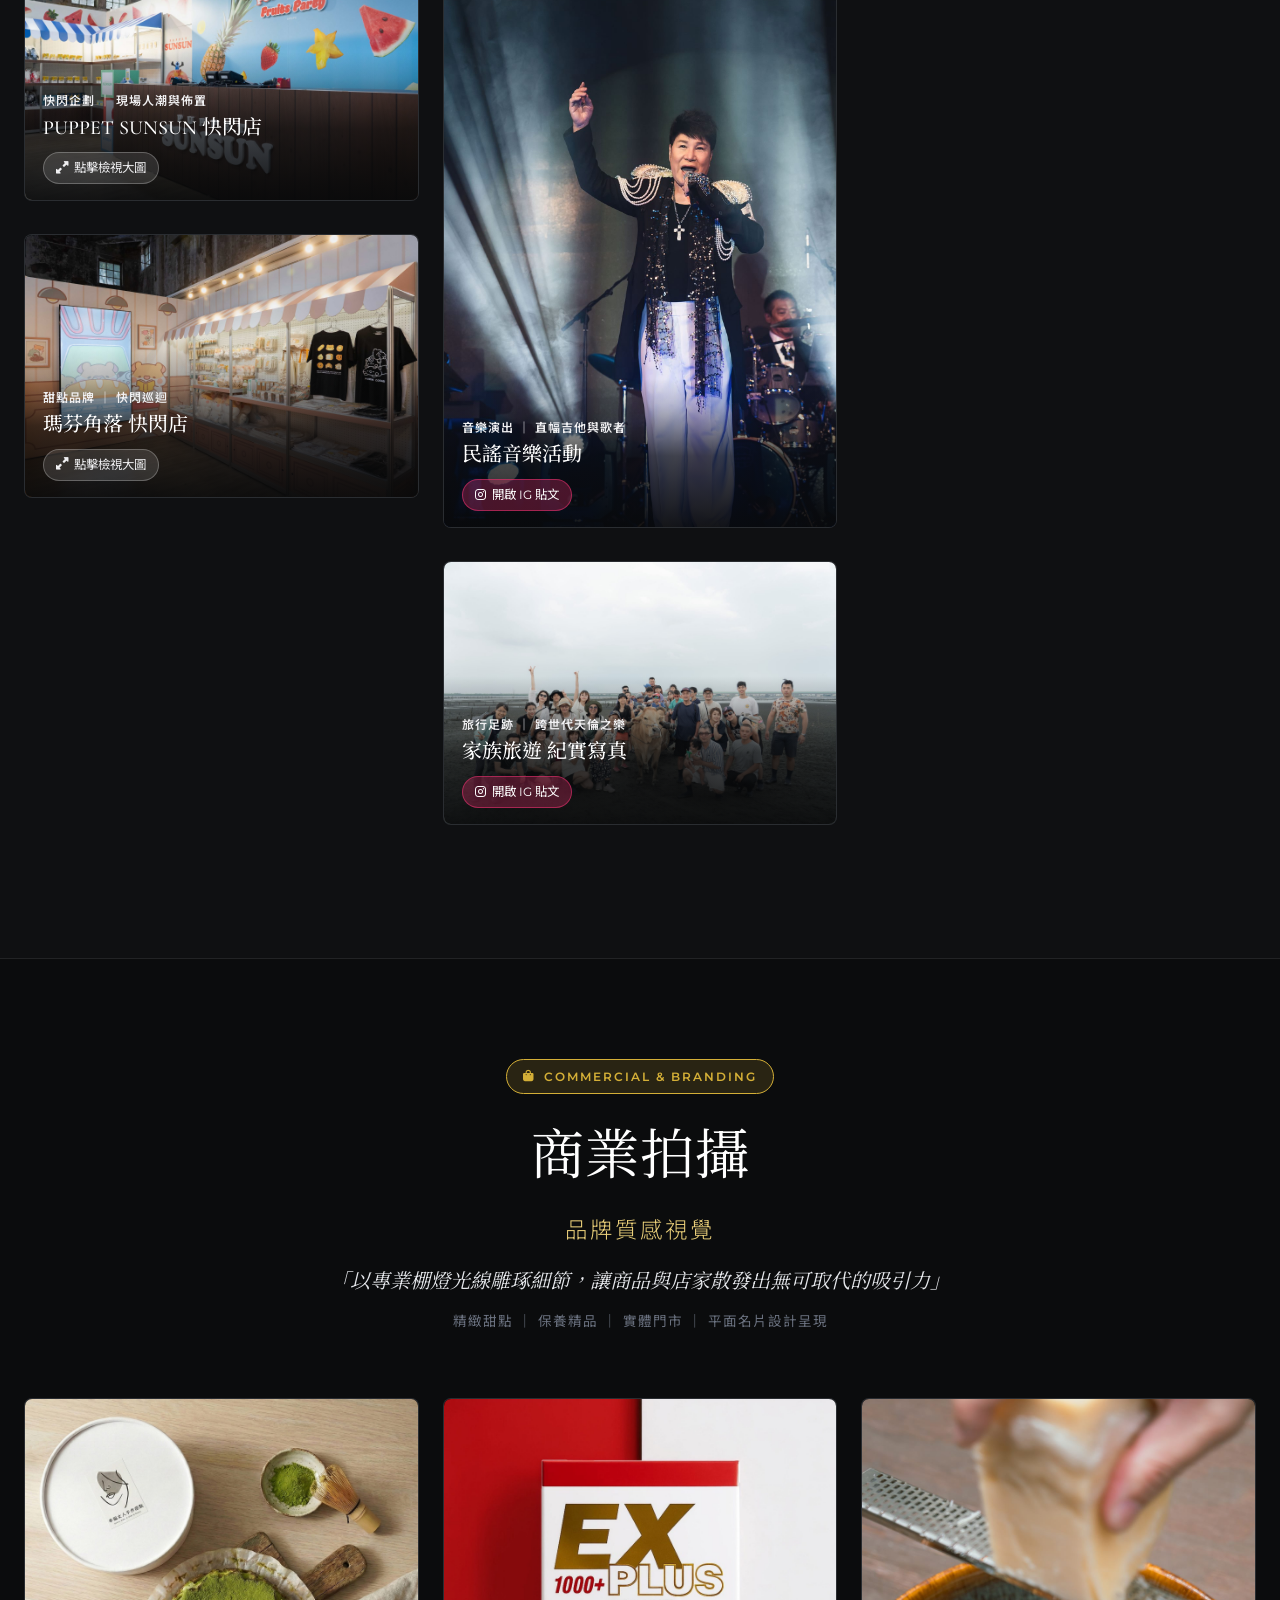
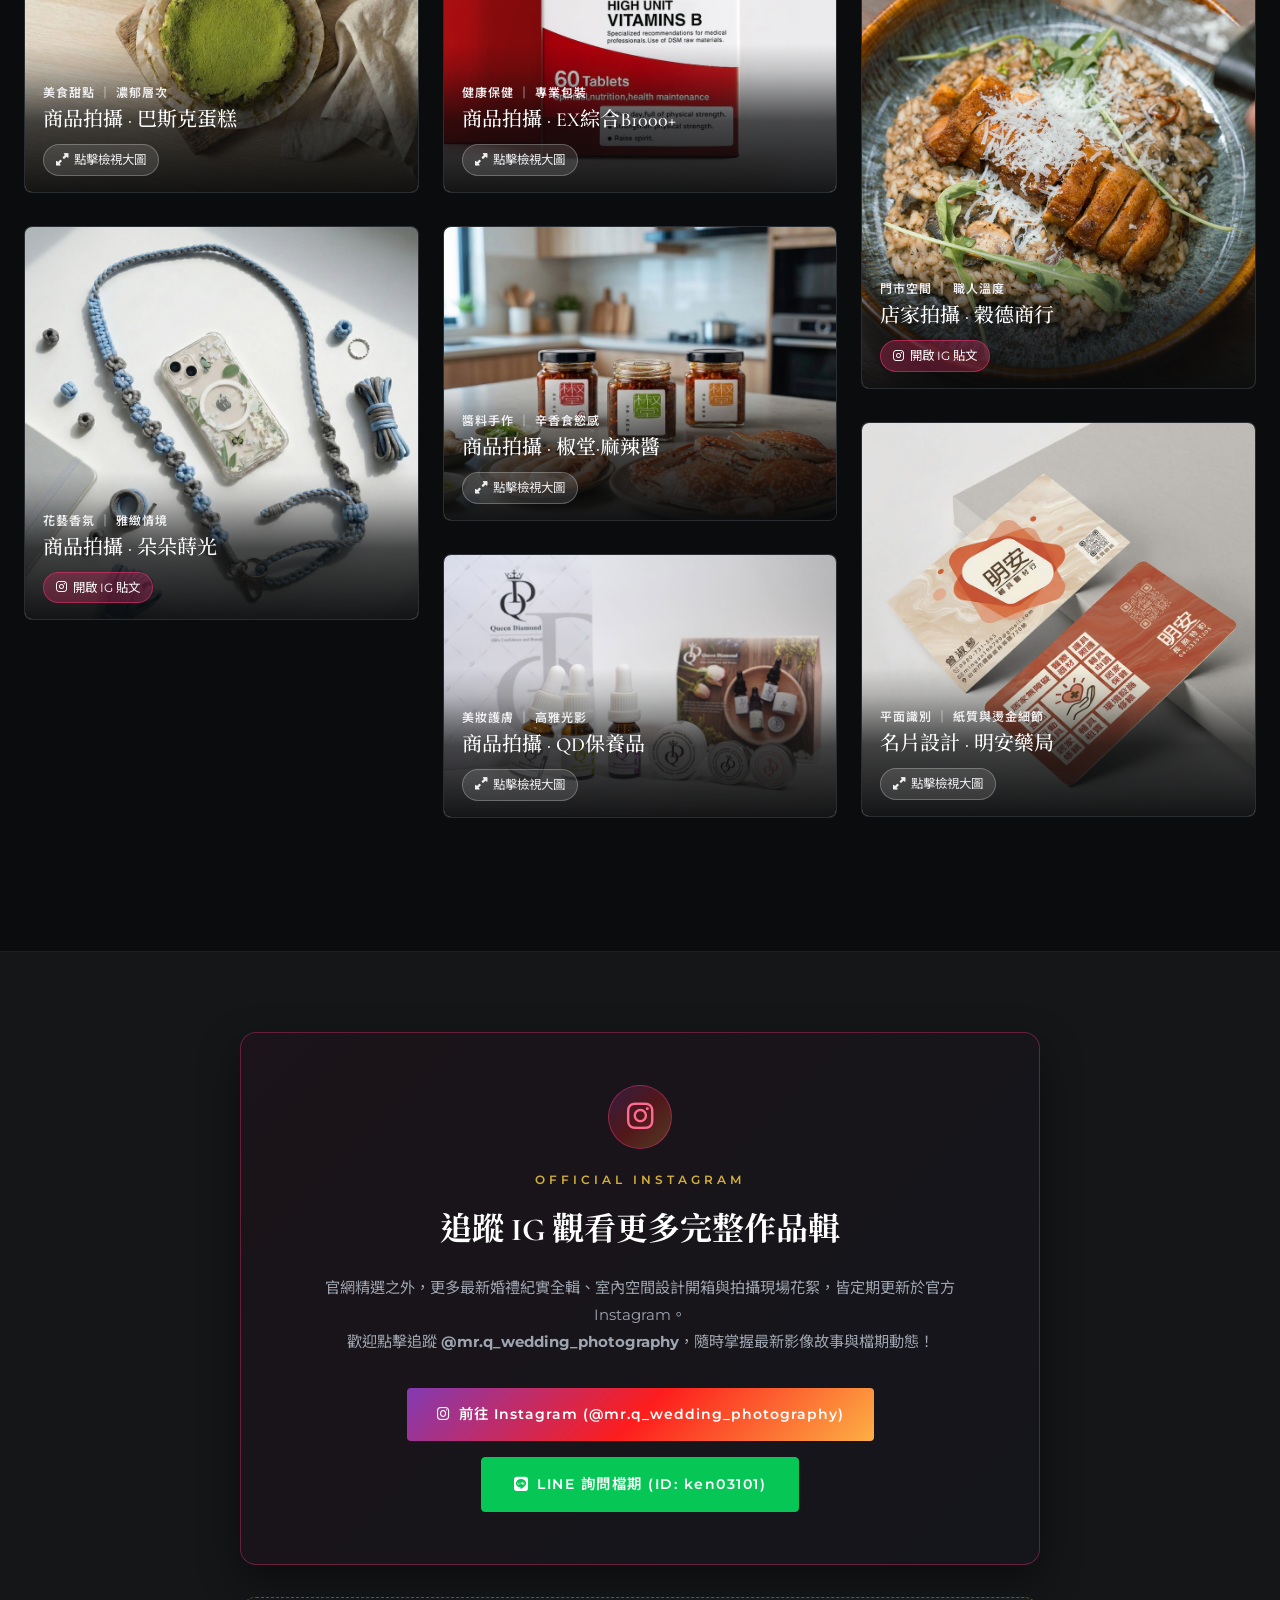
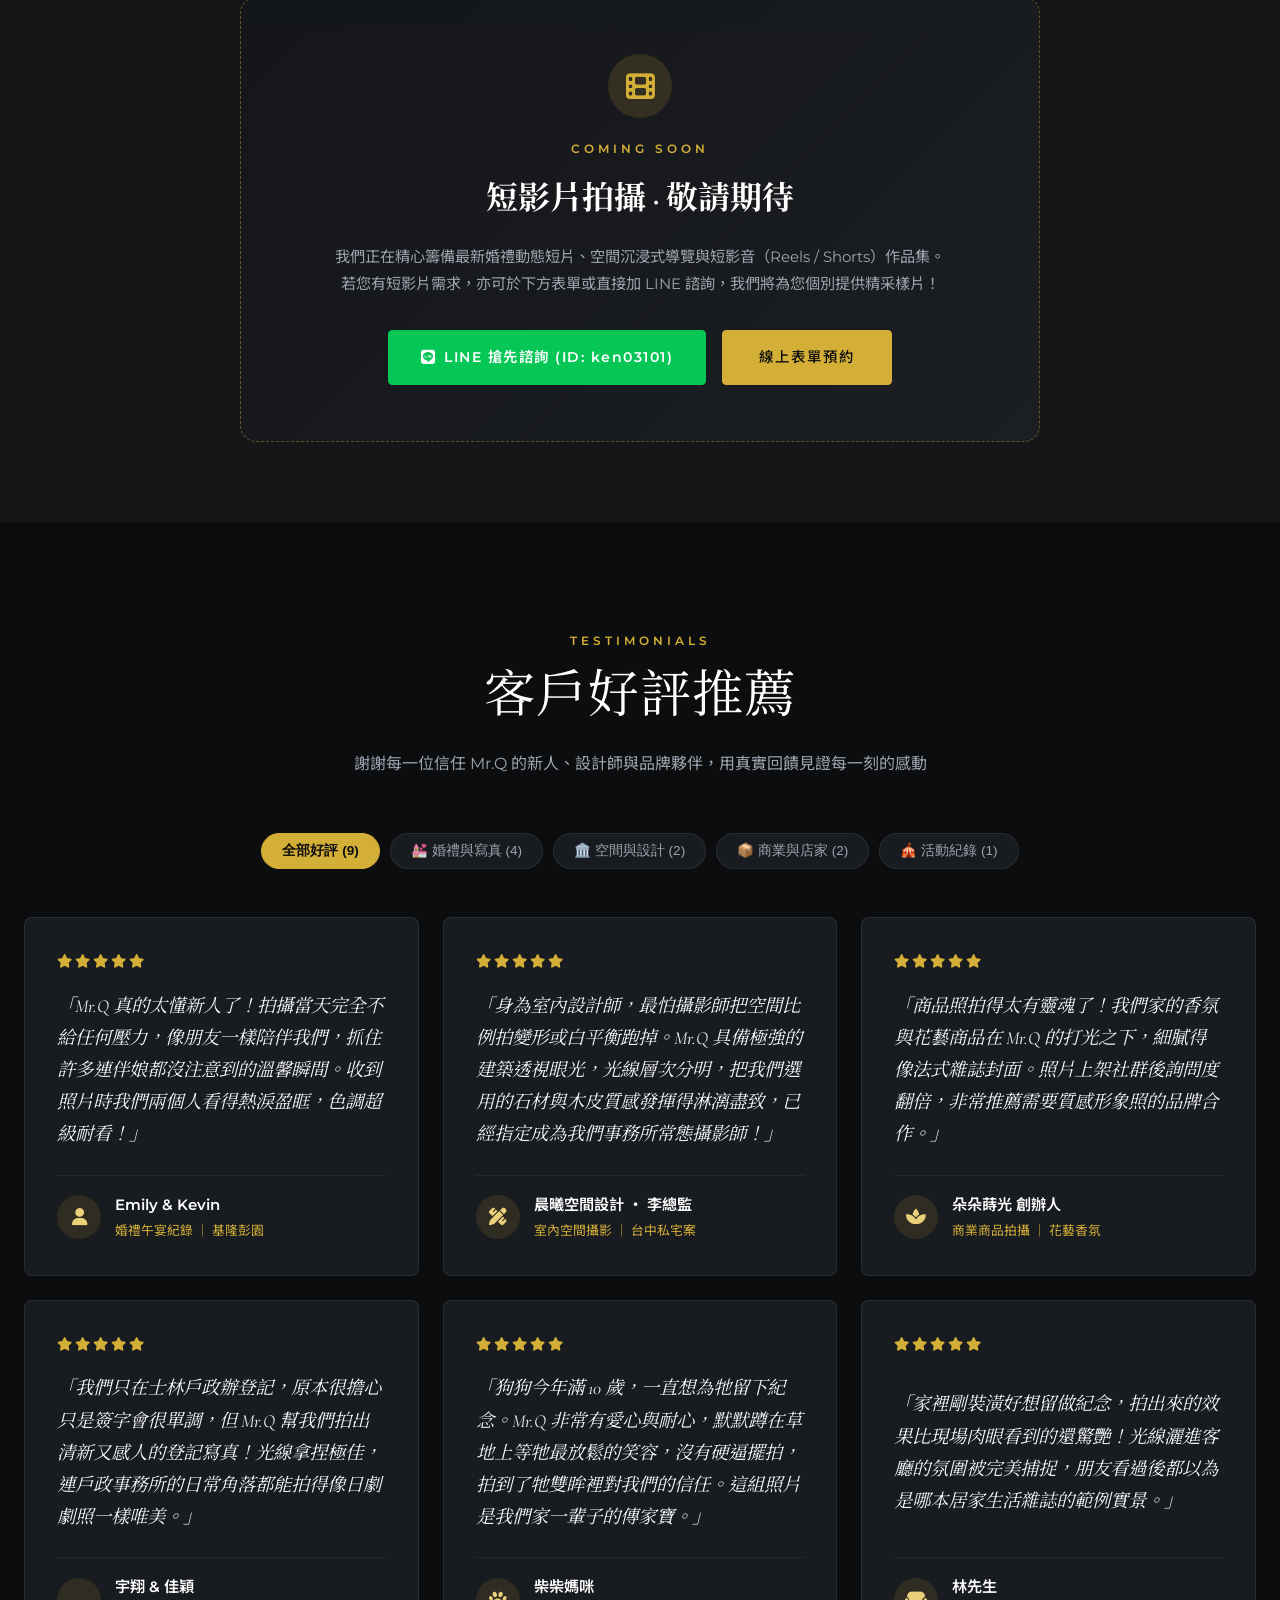
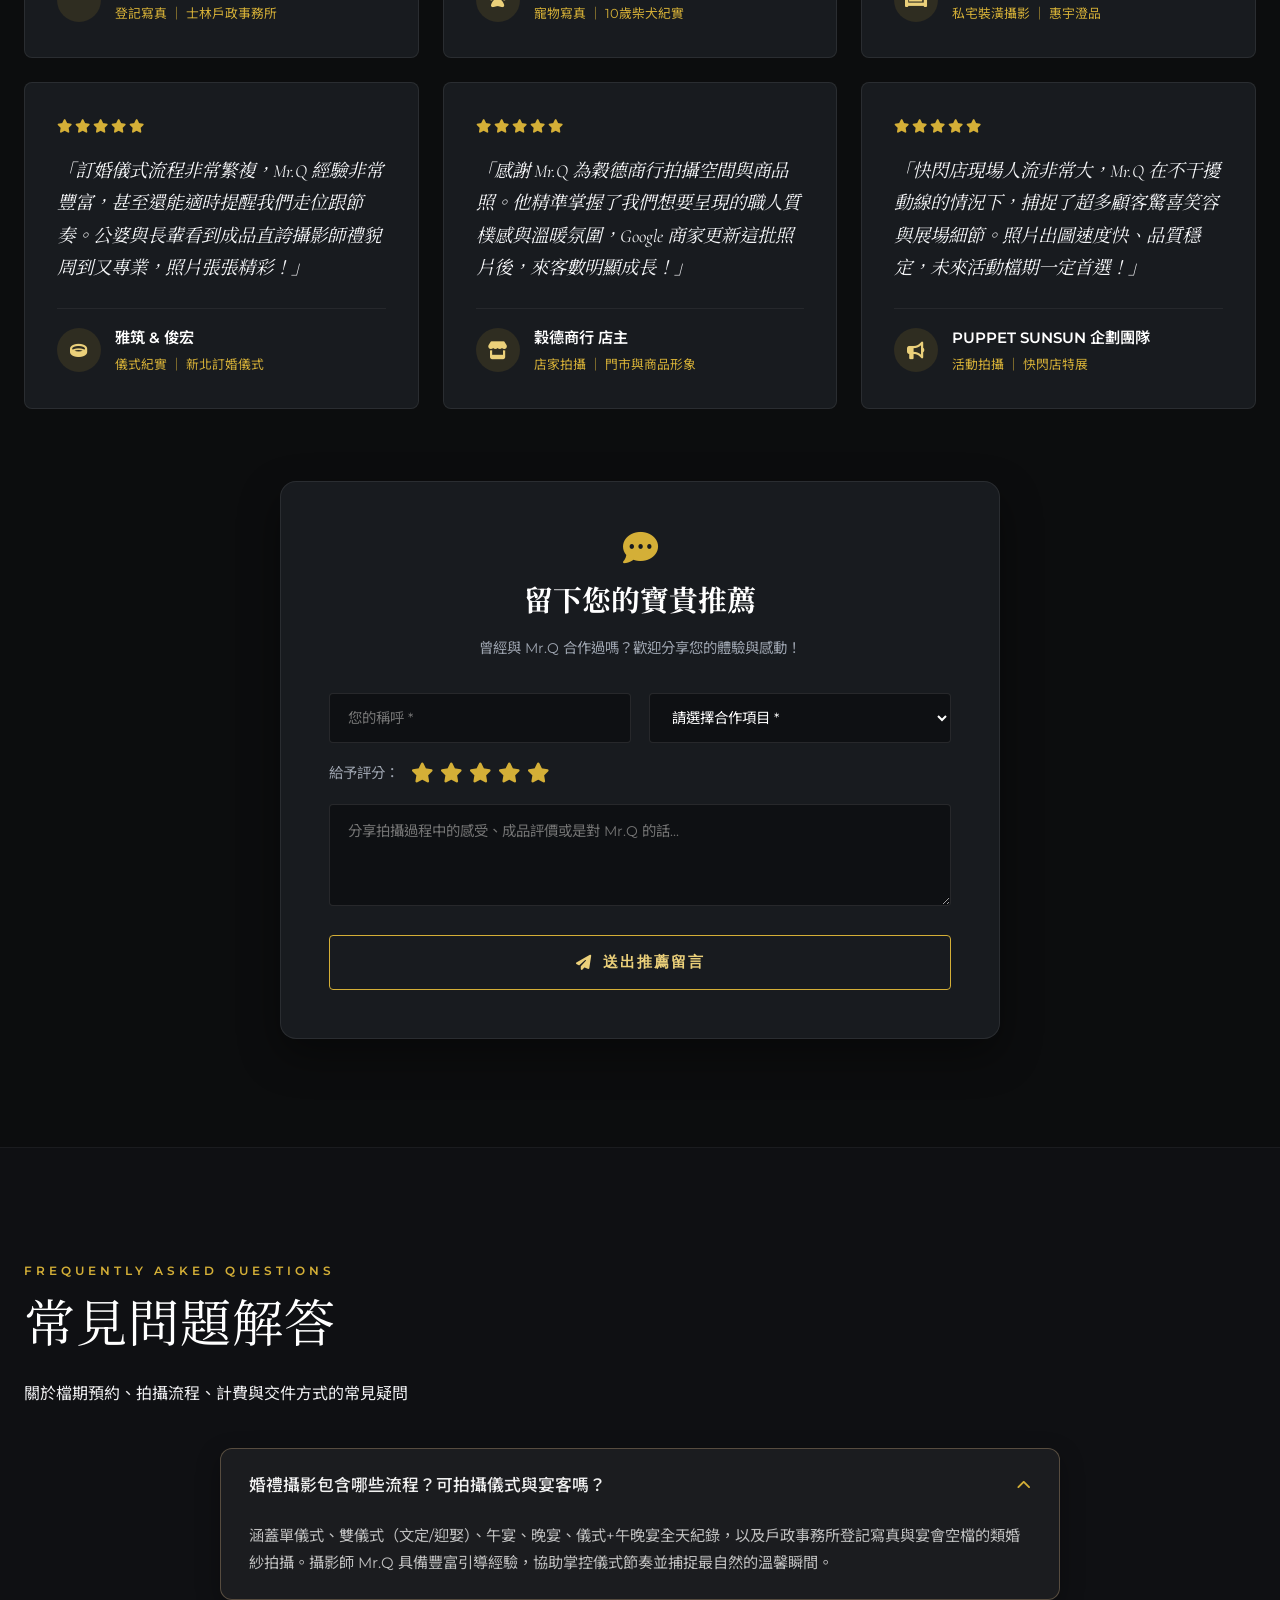
==== commit 977ffc7d: "perf(seo): add WebSite schema, mobile theme-color, protect private route in robots.txt, and update s" ====
--- a/index.html
+++ b/index.html
@@ -13,6 +13,8 @@
 
     <meta charset="UTF-8">
     <meta name="viewport" content="width=device-width, initial-scale=1.0">
+    <meta name="theme-color" content="#0c0d0e">
+    <meta name="format-detection" content="telephone=no">
     
     <!-- ===== SEO 核心標籤 ===== -->
     <title>Mr.Q Photography 視界攝影 | 婚禮紀錄 ‧ 室內空間攝影推薦 — 攝影師 Mr.Q (全台服務)</title>
@@ -190,6 +192,17 @@
               }
             }
           ]
+        },
+        {
+          "@type": "WebSite",
+          "@id": "https://mrqtim-crypto.github.io/mrq-wedding-photography/#website",
+          "url": "https://mrqtim-crypto.github.io/mrq-wedding-photography/",
+          "name": "Mr.Q Photography 視界攝影",
+          "description": "攝影師 Mr.Q 官方網站 | 溫馨婚禮紀錄 ‧ 專業室內空間攝影",
+          "publisher": {
+            "@id": "https://mrqtim-crypto.github.io/mrq-wedding-photography/#business"
+          },
+          "inLanguage": "zh-TW"
         }
       ]
     }
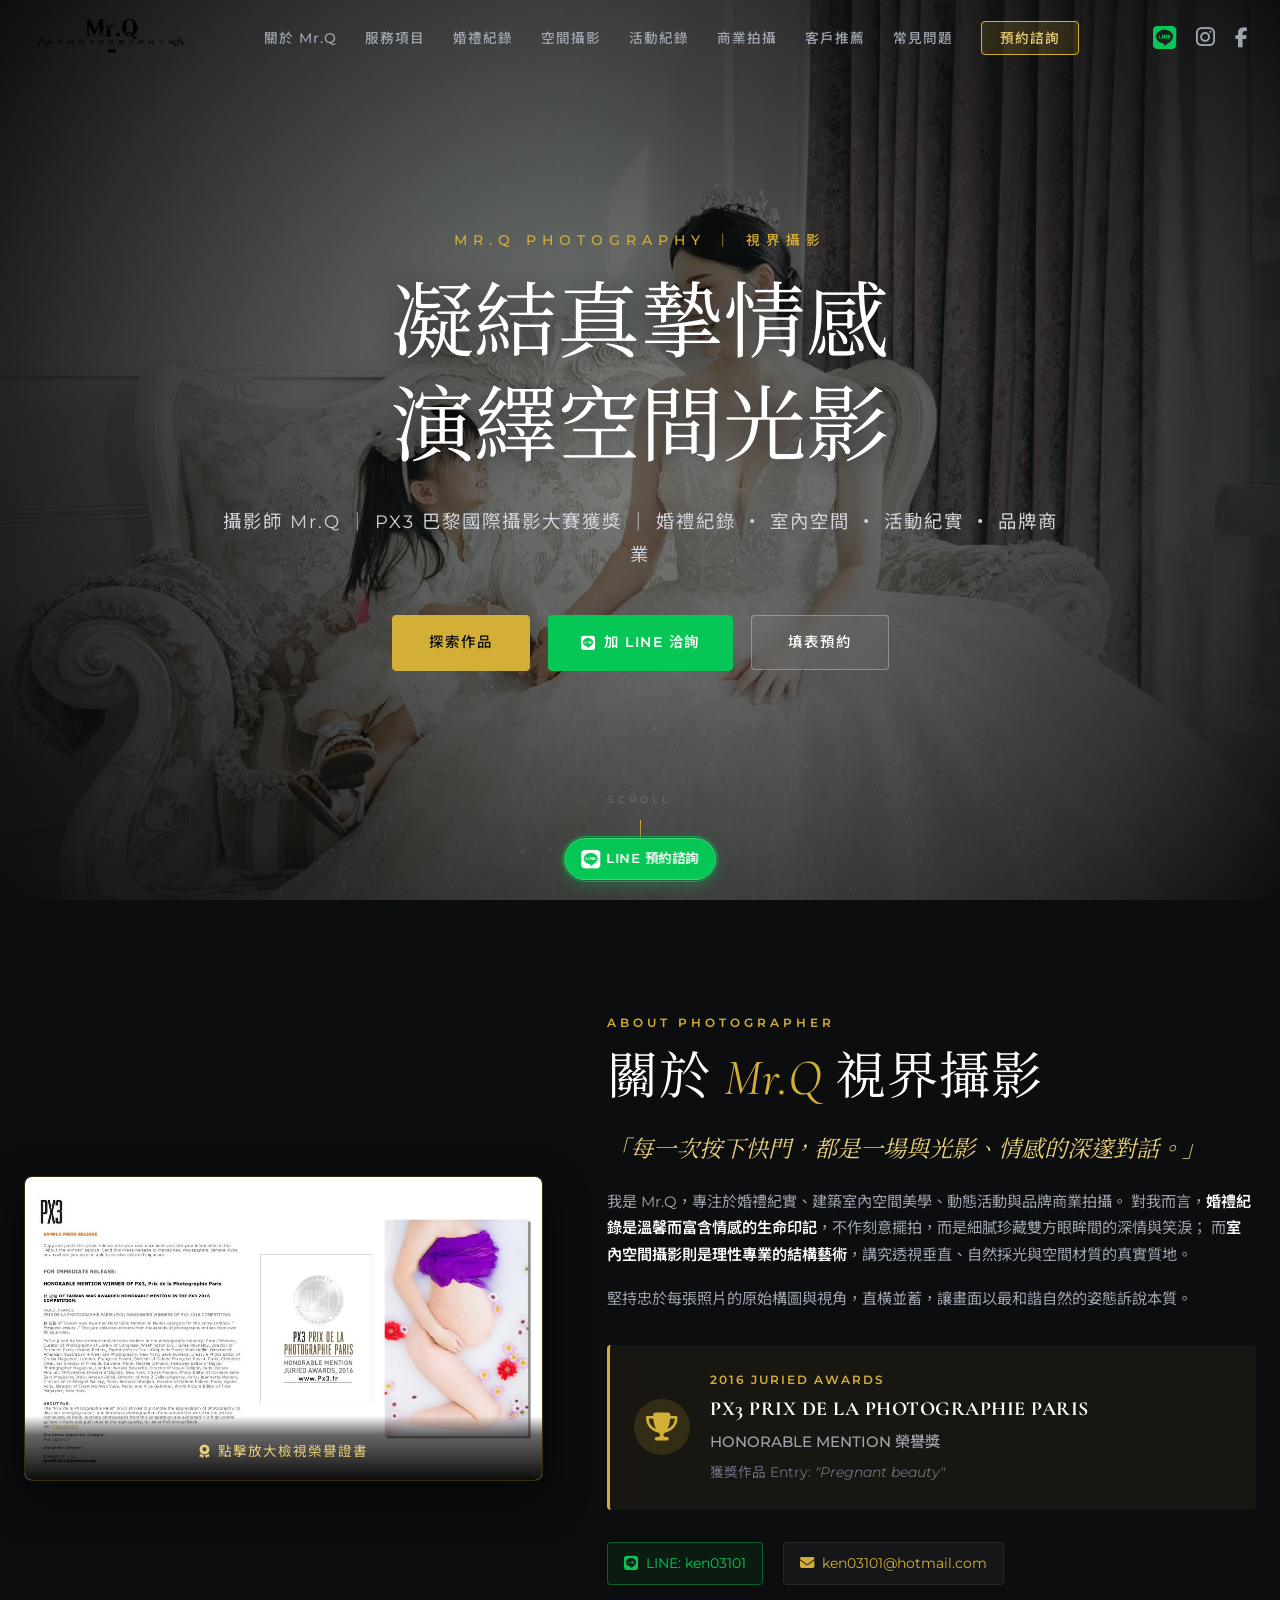
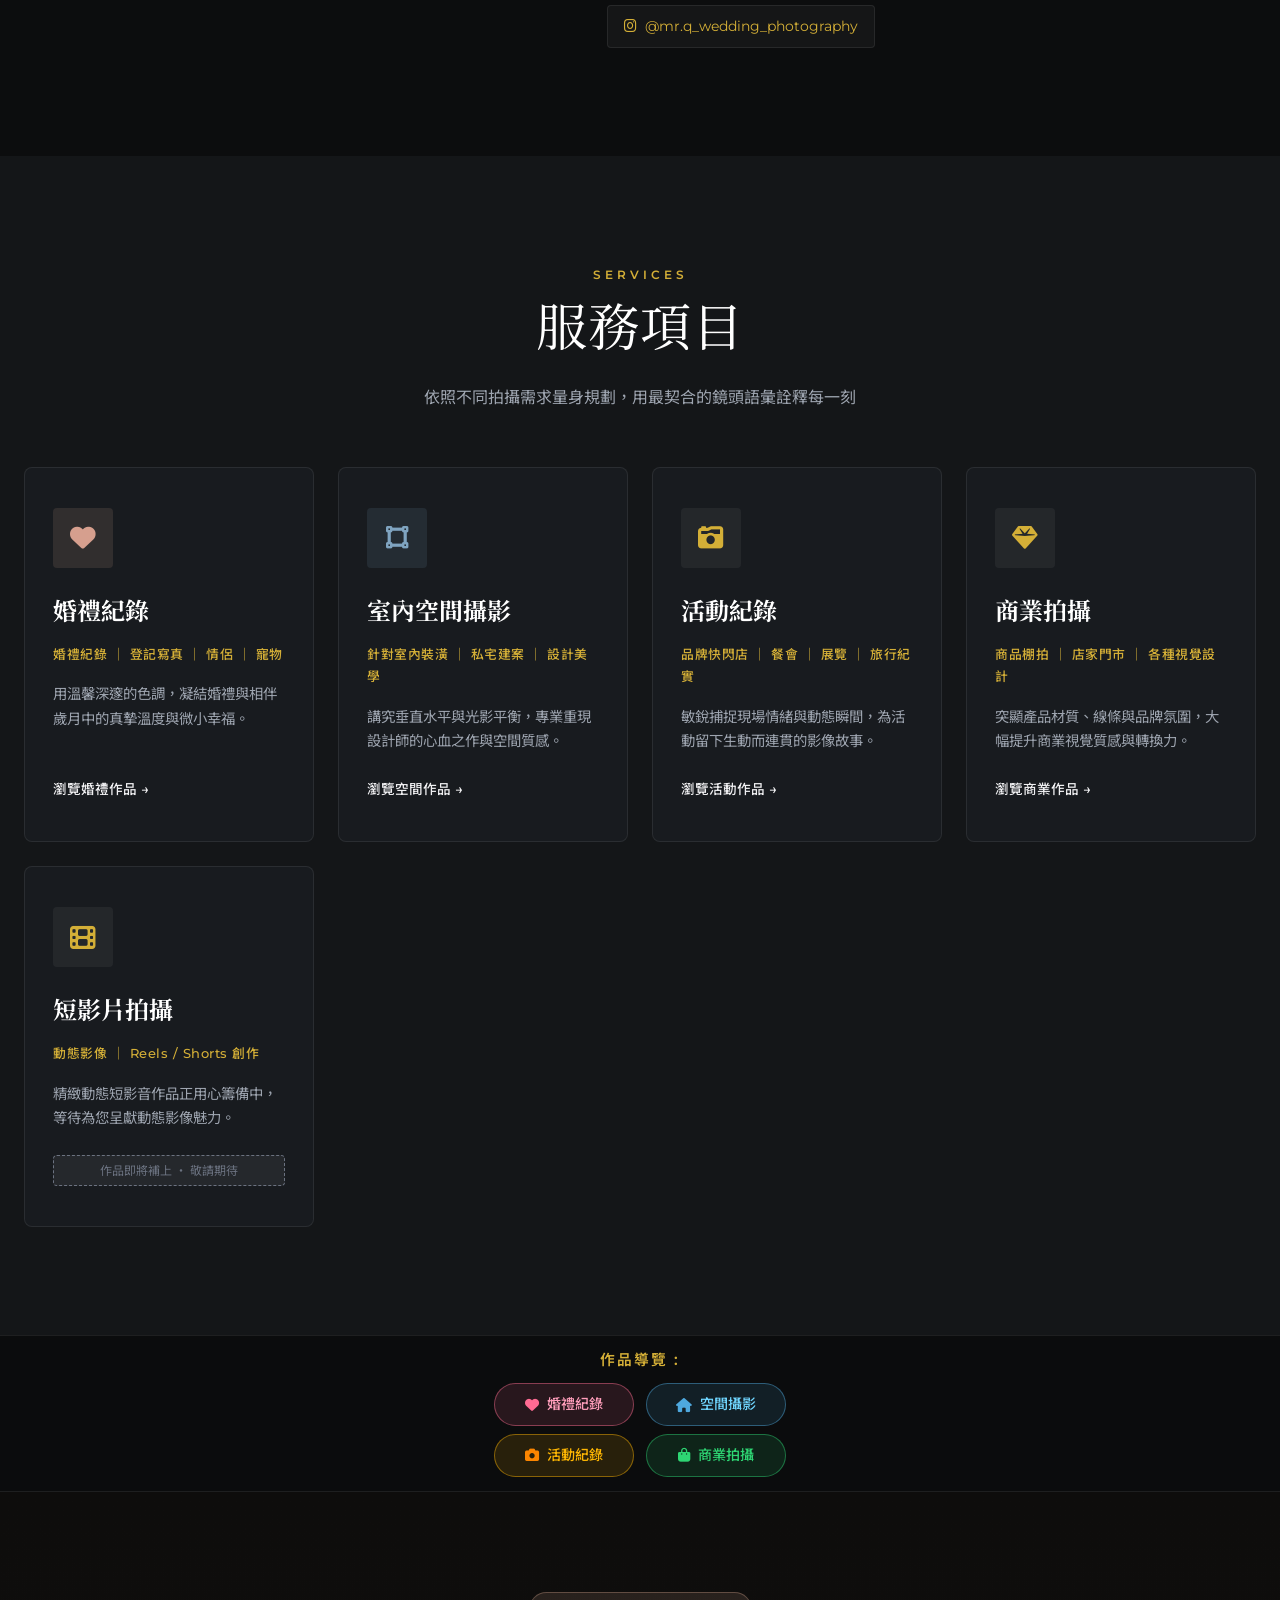
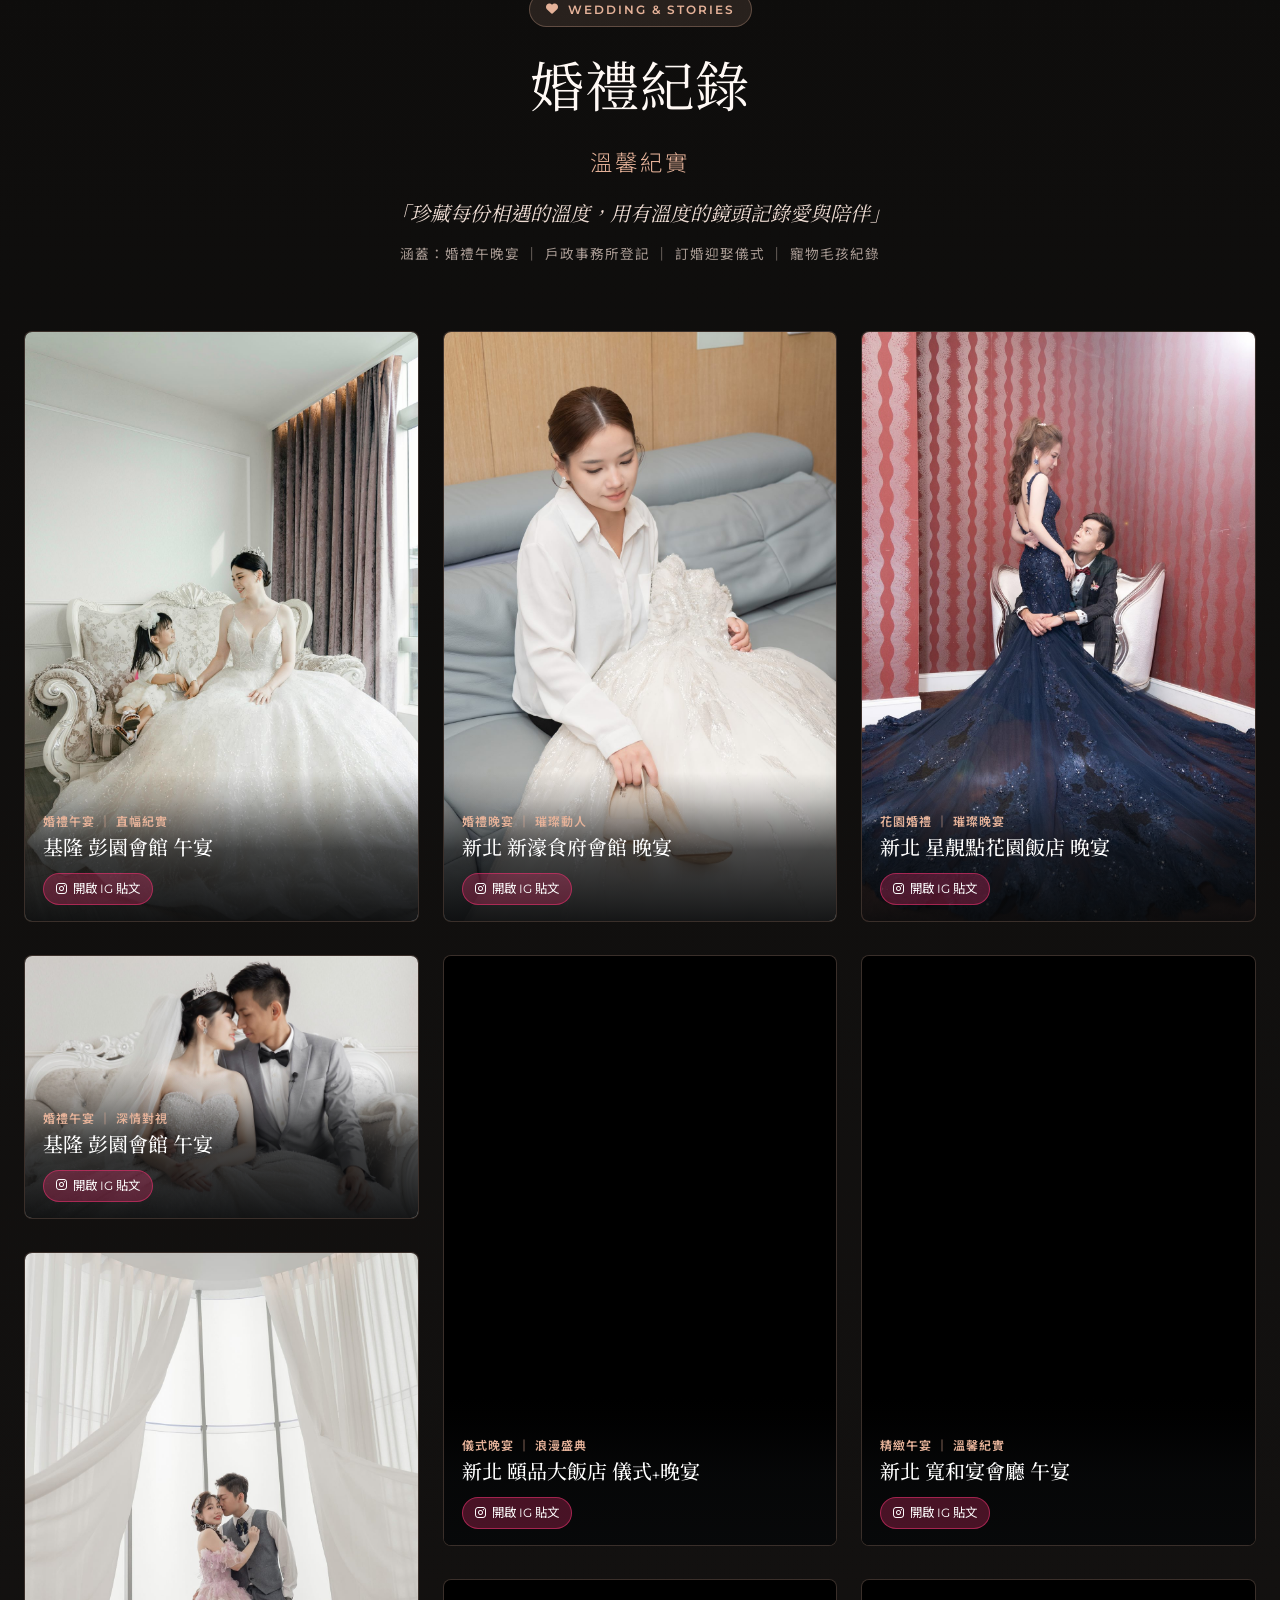
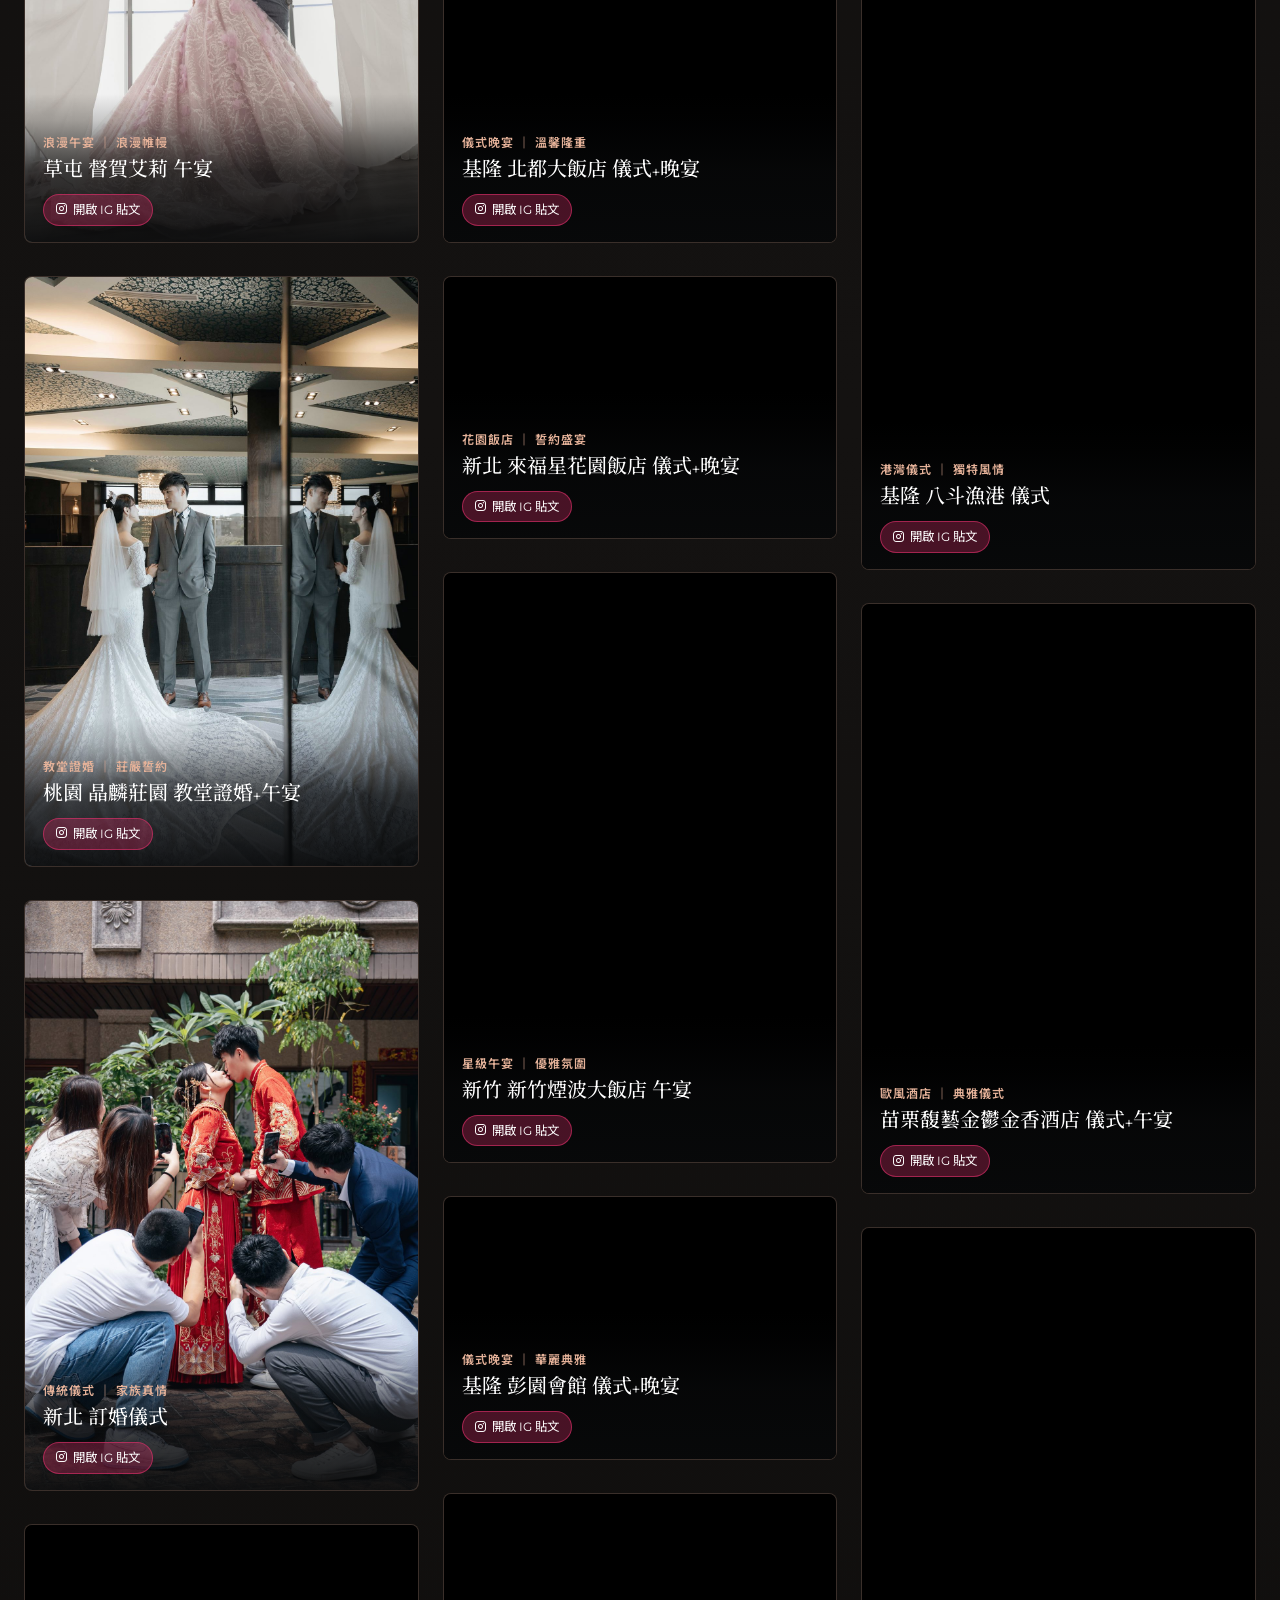
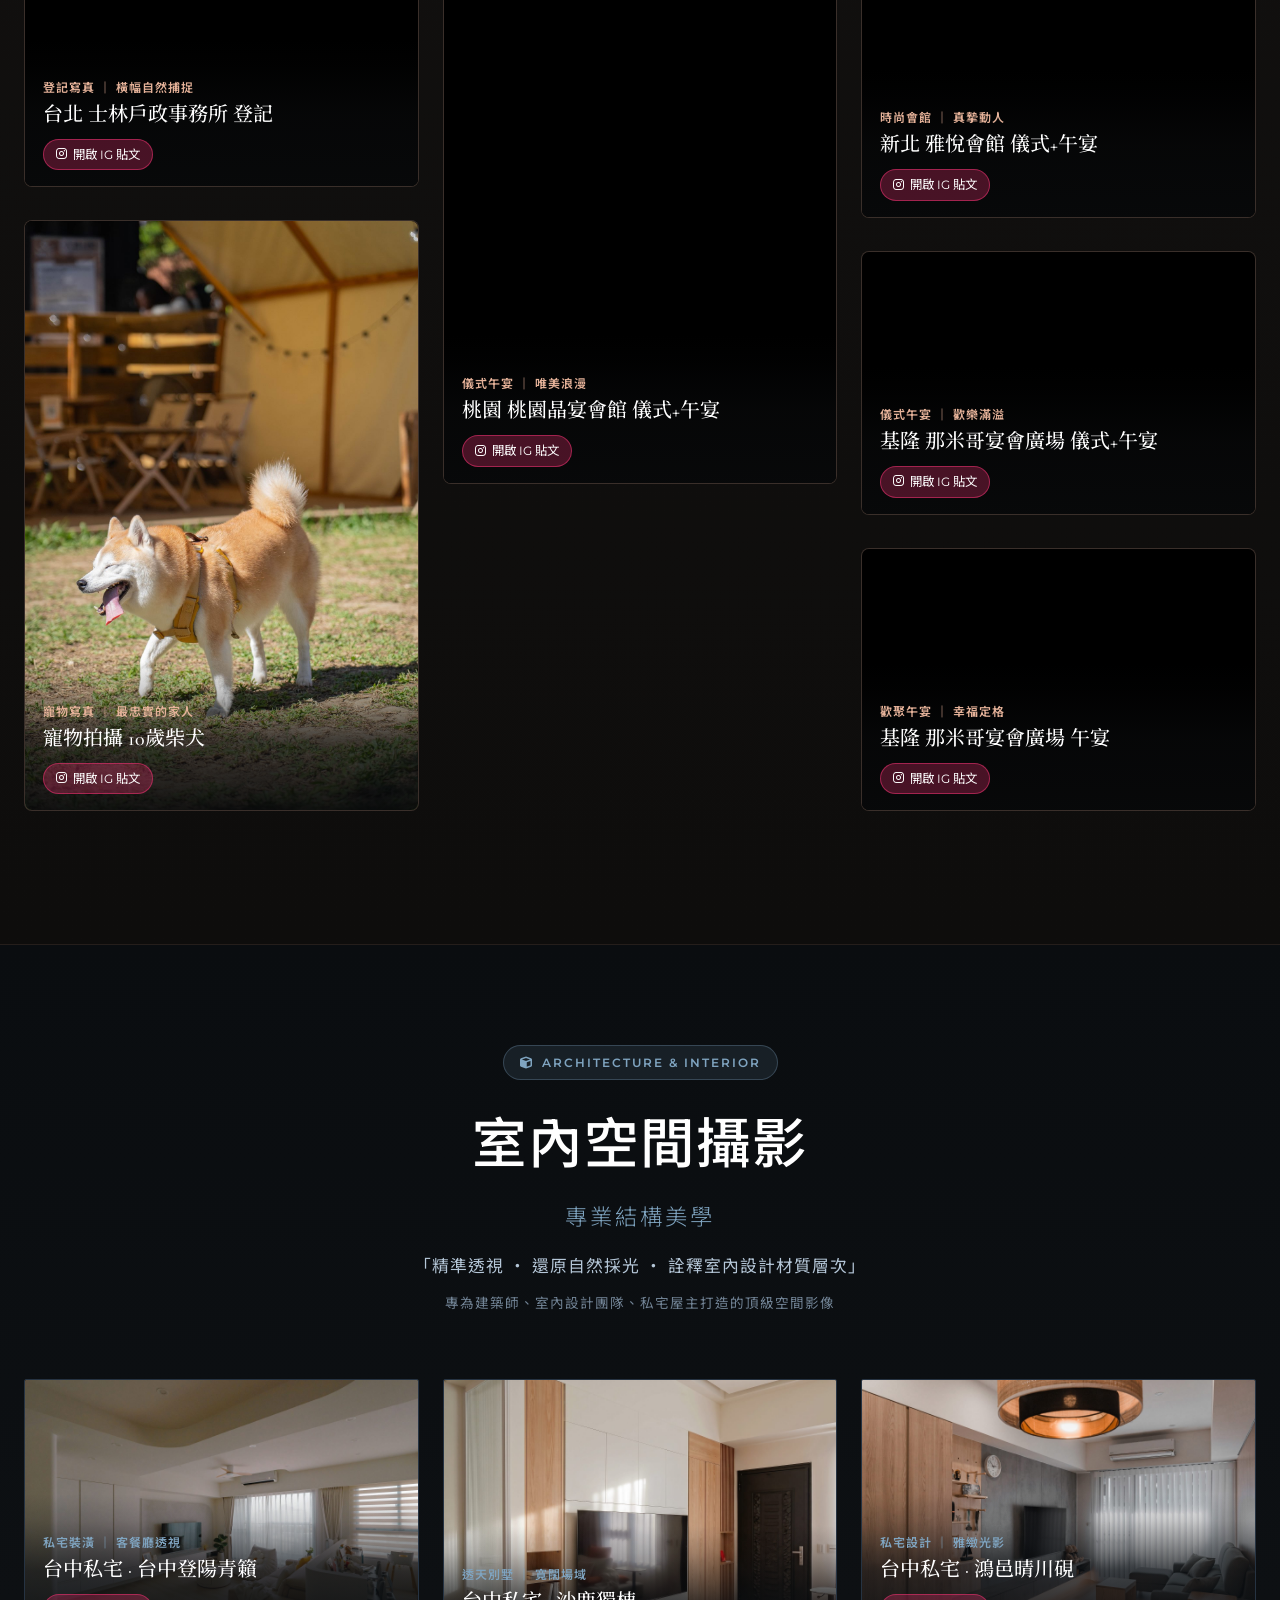
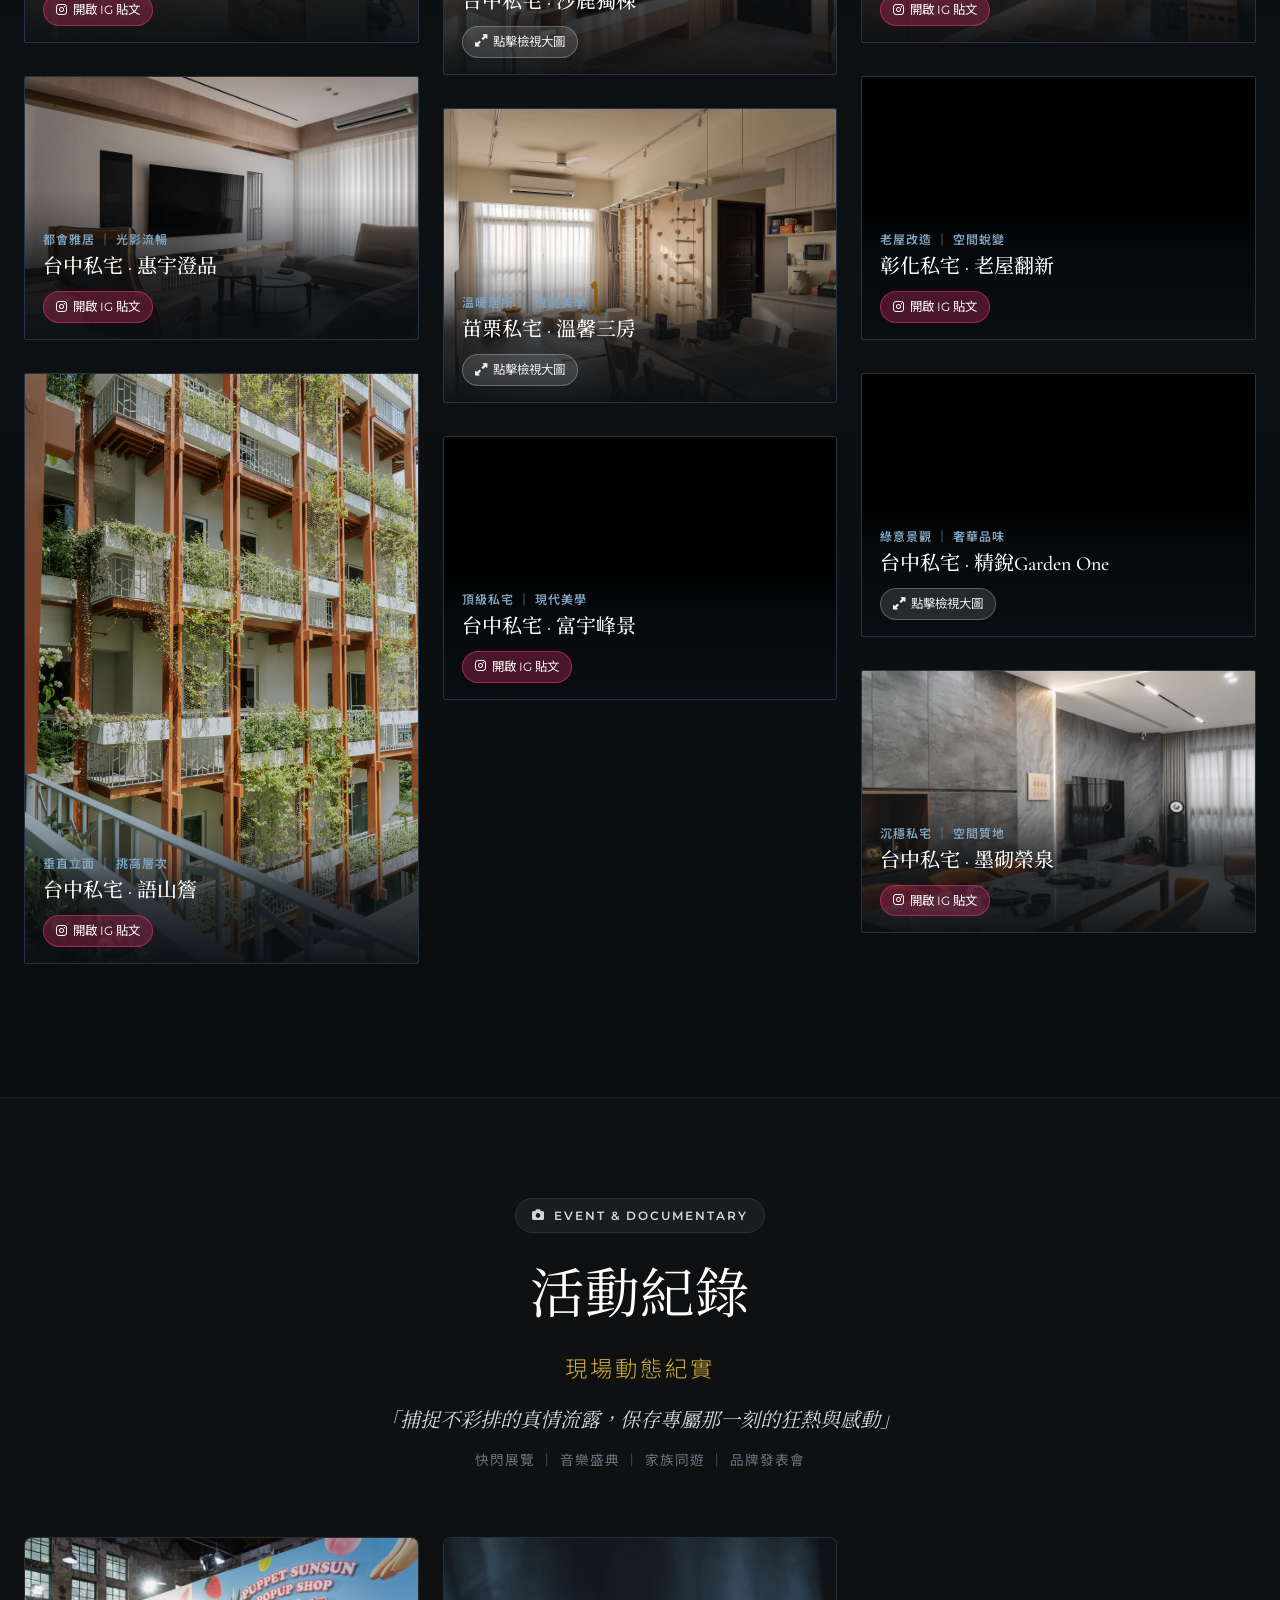
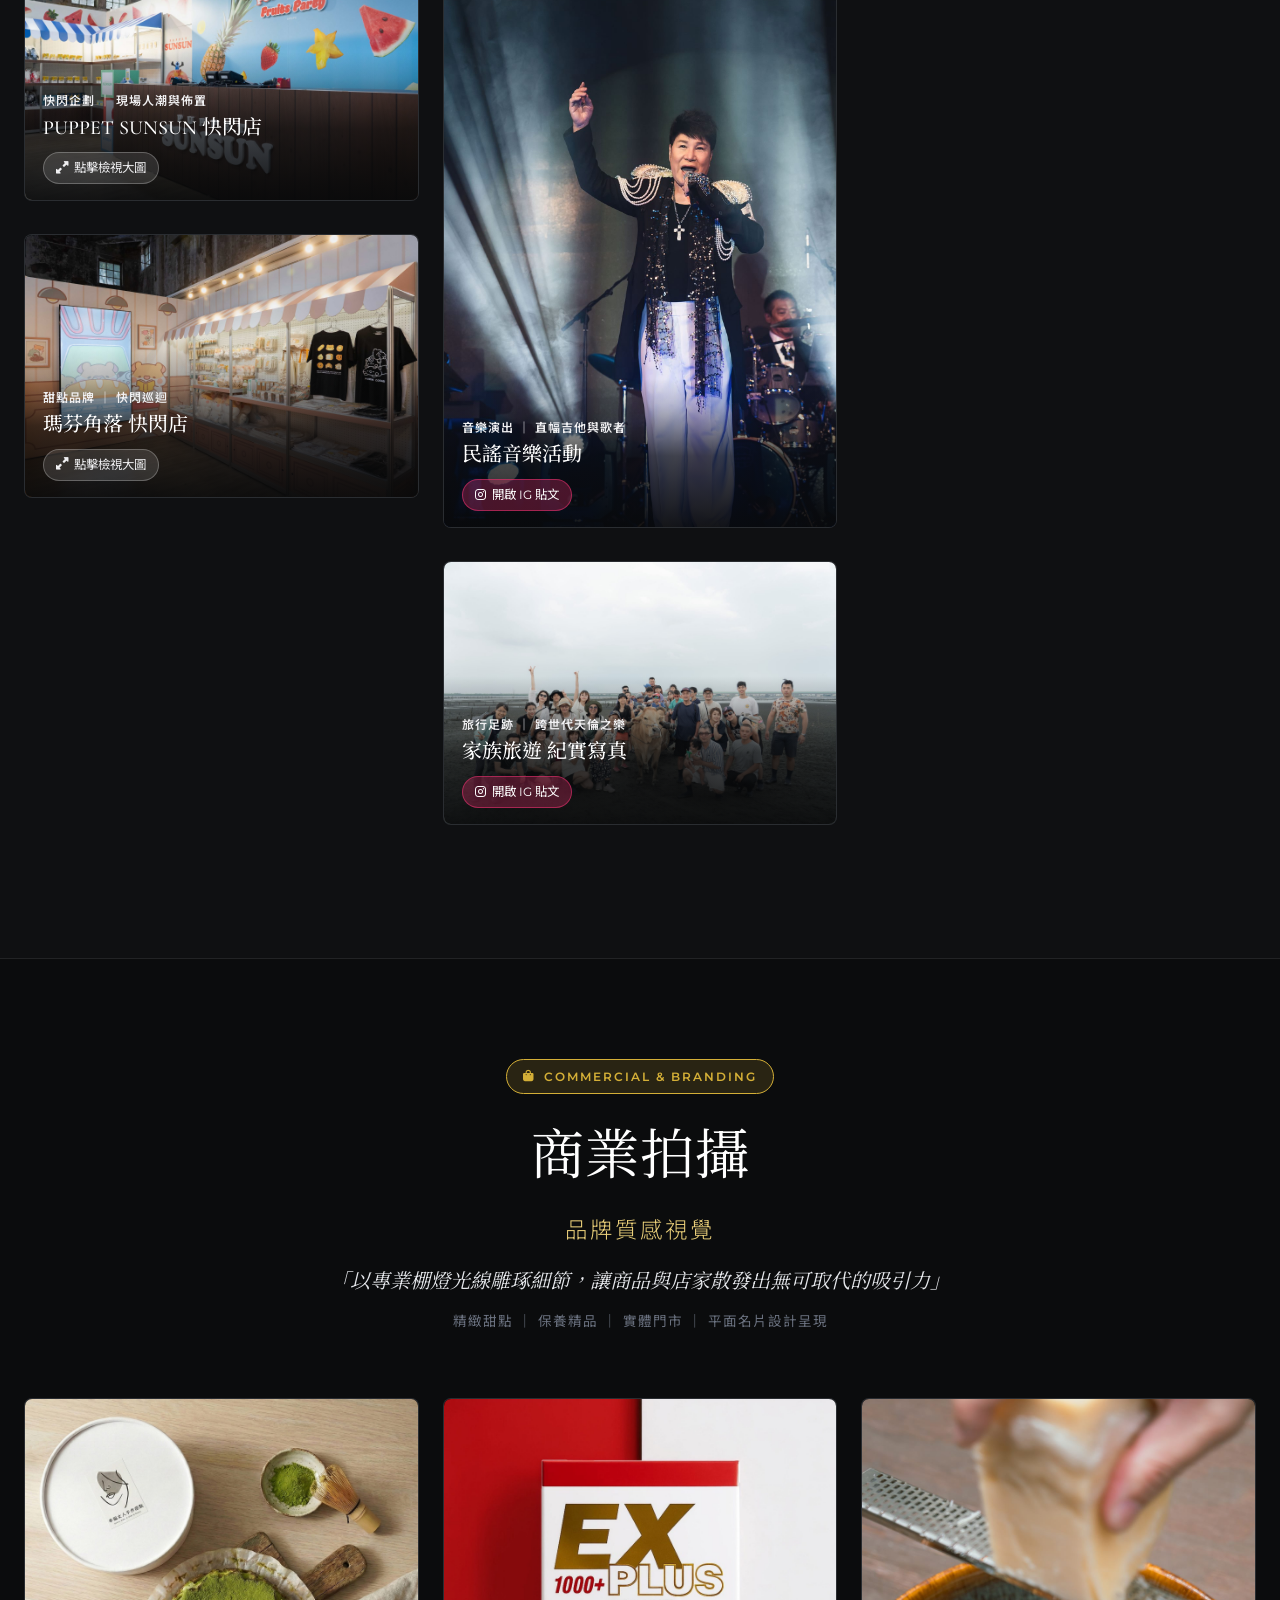
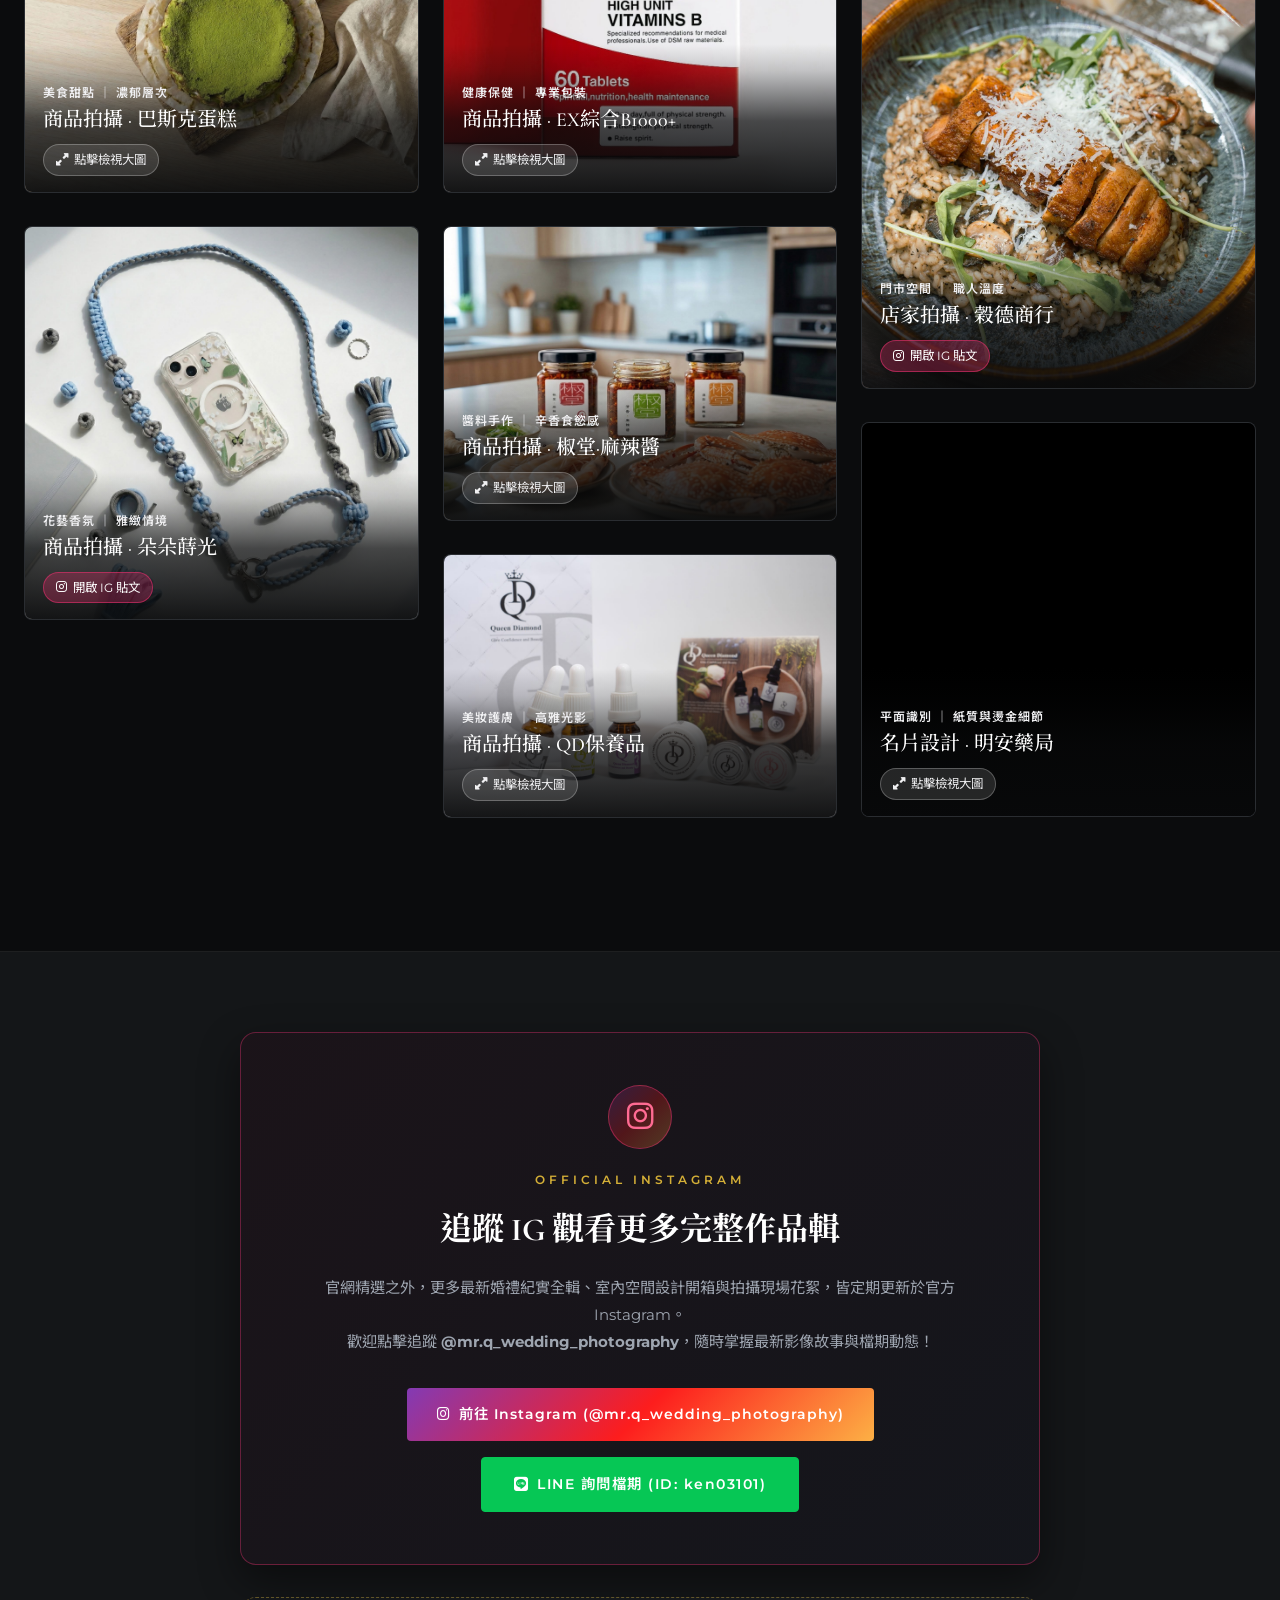
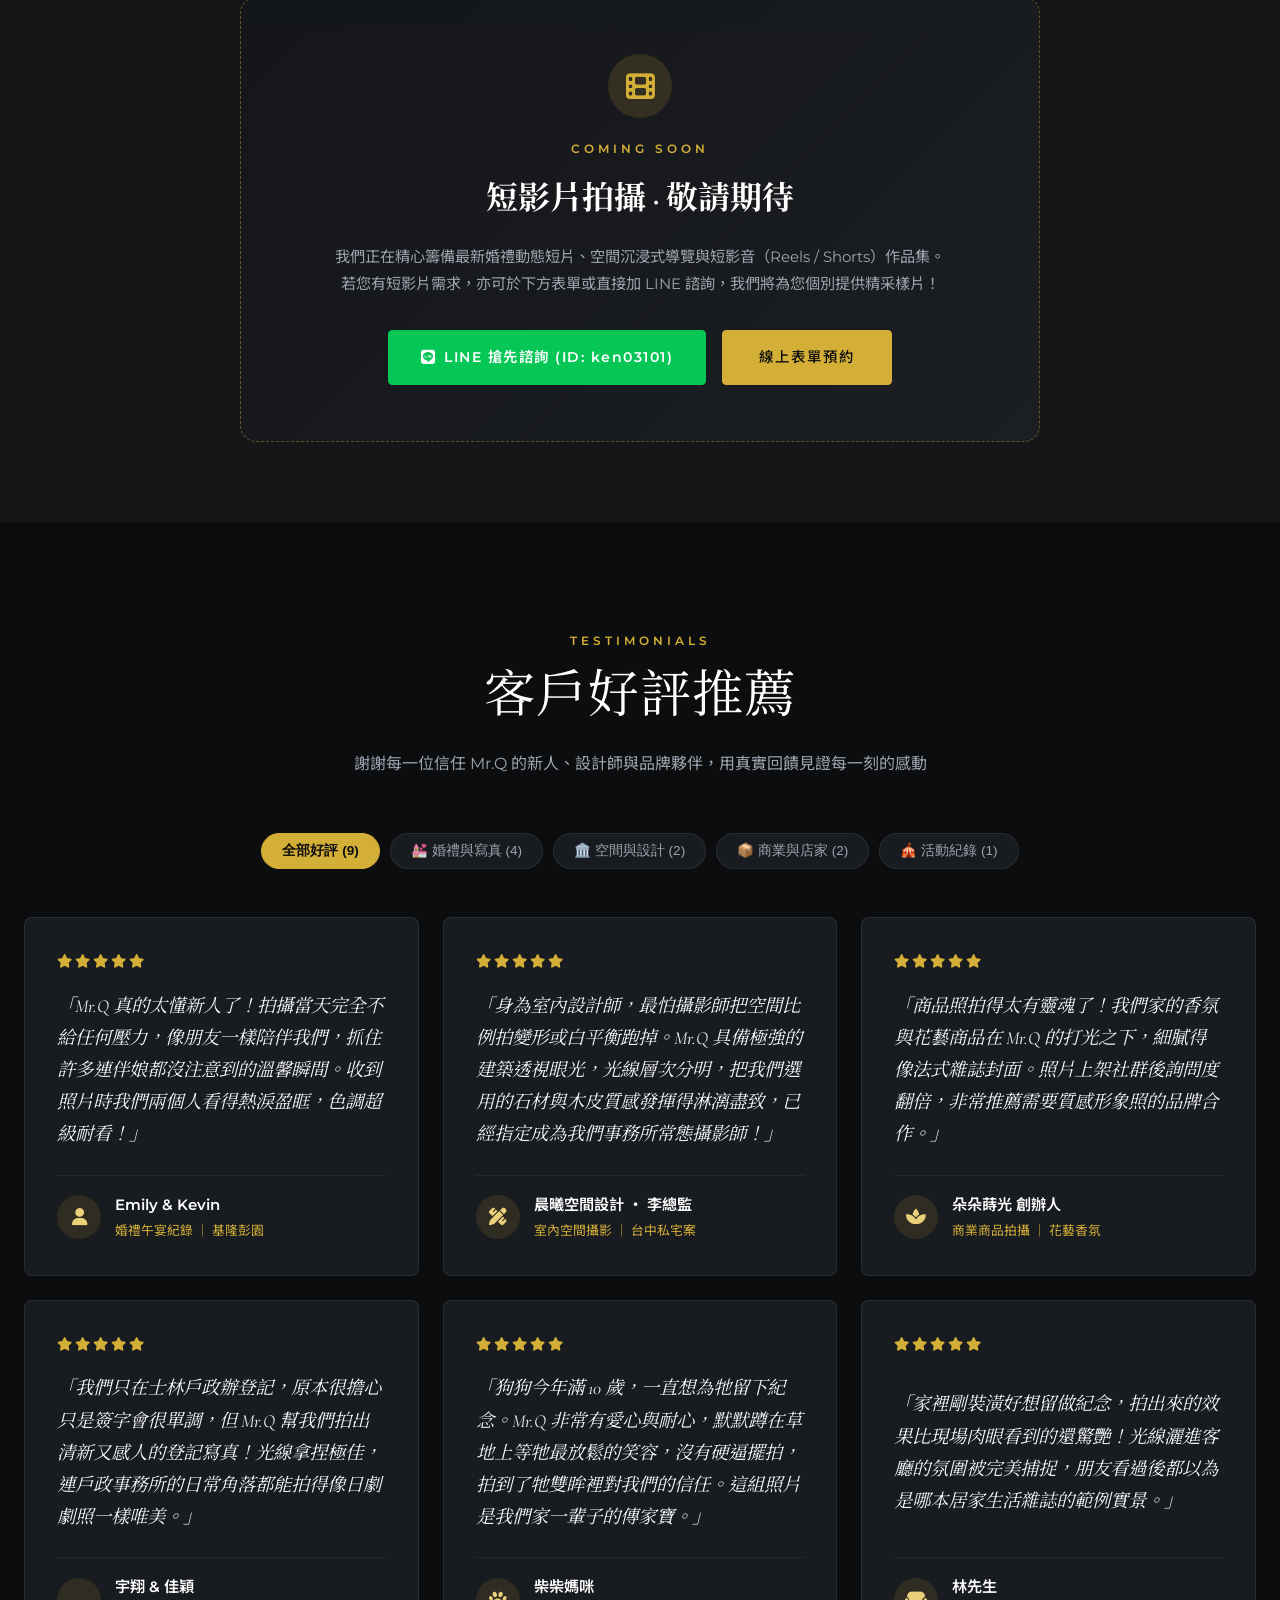
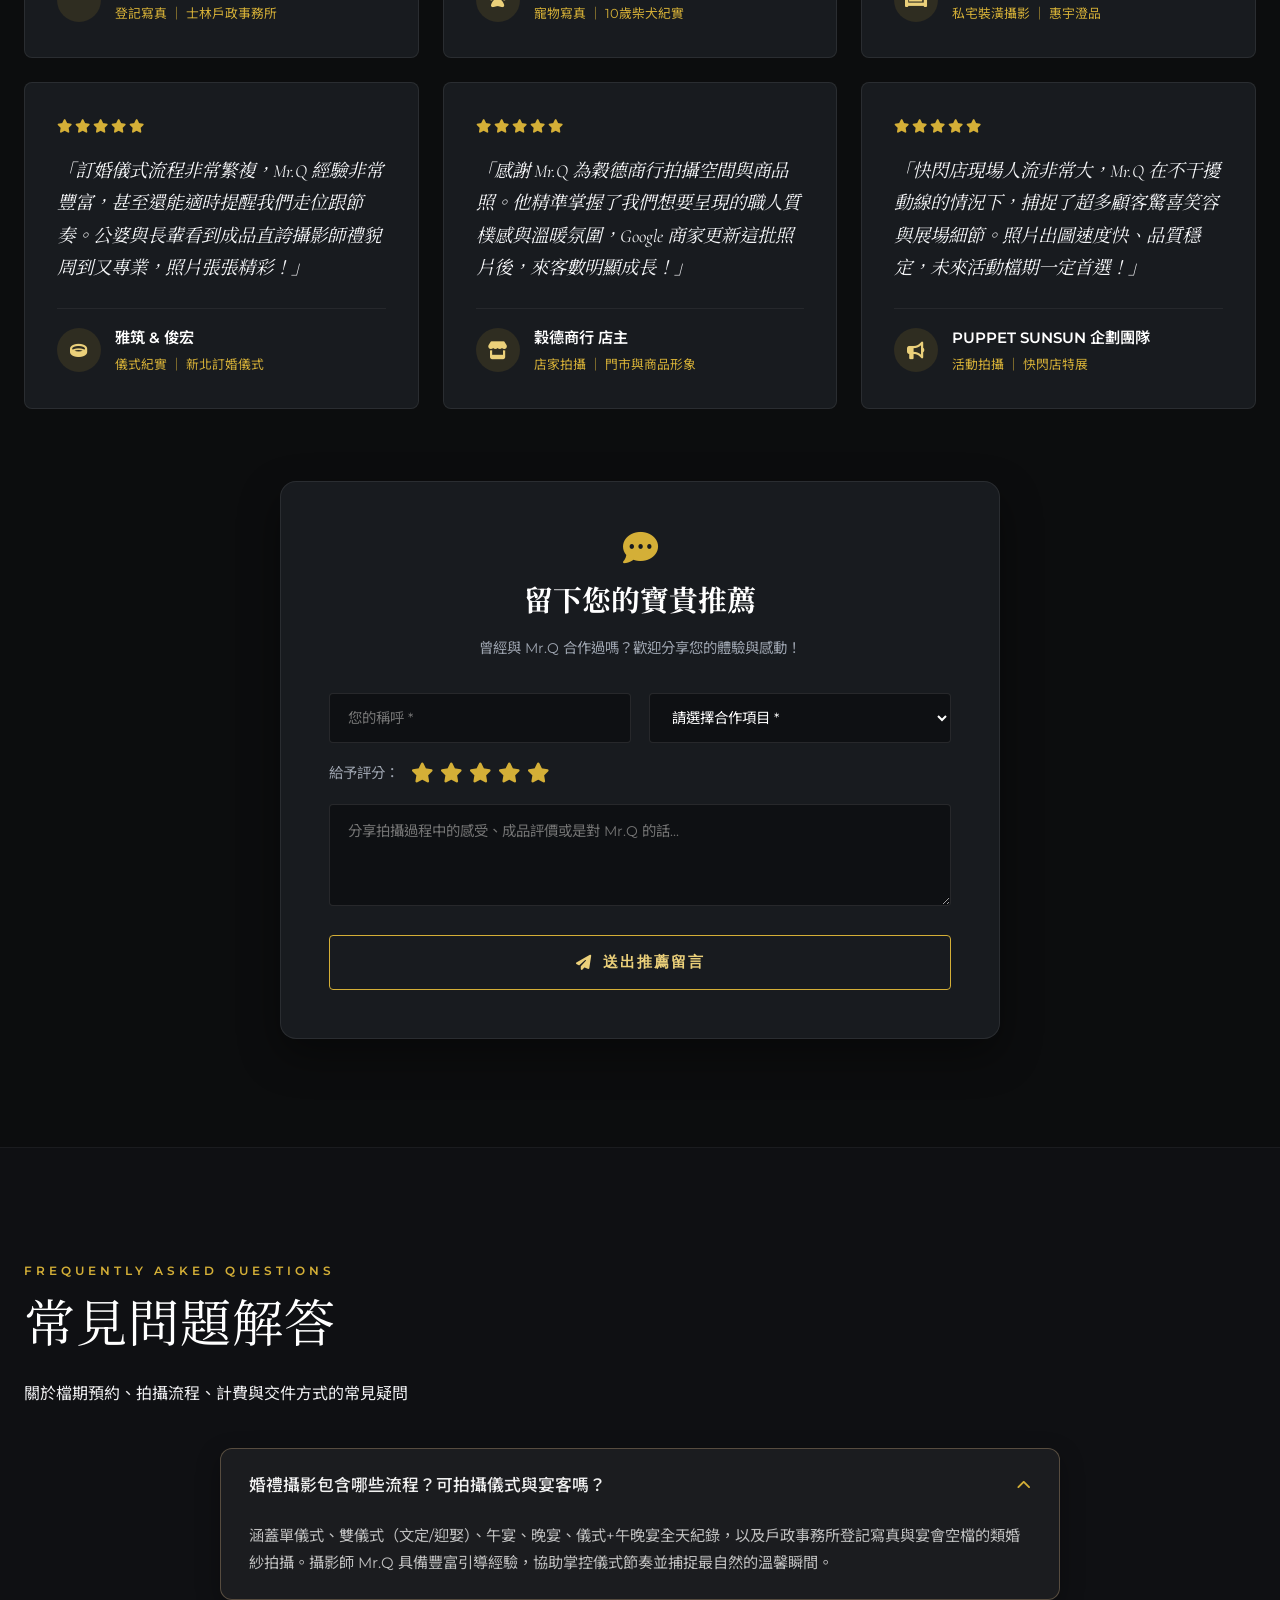
==== commit 3fdd4be3: "feat(seo): set social share preview thumbnail (og:image) to PX3 international award winning artwork" ====
--- a/index.html
+++ b/index.html
@@ -31,16 +31,18 @@
     <meta property="og:description" content="榮獲法國 PX3 國際攝影大賽榮譽獎。用心記錄婚禮溫馨溫度、專業呈現室內裝潢空間美學，提供婚禮紀實、空間攝影、活動與商業品牌棚拍服務。LINE ID: ken03101">
     <meta property="og:url" content="https://mrqtim-crypto.github.io/mrq-wedding-photography/">
     <meta property="og:site_name" content="Mr.Q Photography 視界攝影">
-    <meta property="og:image" content="https://mrqtim-crypto.github.io/mrq-wedding-photography/images/og-cover.jpg">
+    <meta property="og:image" content="https://mrqtim-crypto.github.io/mrq-wedding-photography/images/og-px3.jpg">
+    <meta property="og:image:secure_url" content="https://mrqtim-crypto.github.io/mrq-wedding-photography/images/og-px3.jpg">
+    <meta property="og:image:type" content="image/jpeg">
     <meta property="og:image:width" content="1200">
     <meta property="og:image:height" content="630">
-    <meta property="og:image:alt" content="Mr.Q Photography 視界攝影 | 婚禮紀錄 ‧ 室內空間攝影">
+    <meta property="og:image:alt" content="Mr.Q Photography 視界攝影 榮獲法國巴黎 PX3 國際攝影大賽榮譽獎">
 
     <!-- ===== Twitter Card 標籤 ===== -->
     <meta name="twitter:card" content="summary_large_image">
     <meta name="twitter:title" content="Mr.Q Photography 視界攝影 | 婚禮紀錄 ‧ 室內空間攝影 ‧ 商業活動 — Mr.Q">
     <meta name="twitter:description" content="榮獲法國巴黎 PX3 攝影大賽榮譽獎。溫馨婚禮紀錄、專業室內裝潢空間攝影，全台檔期預約中。LINE ID: ken03101">
-    <meta name="twitter:image" content="https://mrqtim-crypto.github.io/mrq-wedding-photography/images/og-cover.jpg">
+    <meta name="twitter:image" content="https://mrqtim-crypto.github.io/mrq-wedding-photography/images/og-px3.jpg">
 
     <!-- ===== 搜尋引擎驗證 (Google Search Console) ===== -->
     <meta name="google-site-verification" content="googleeaeeea1e15f26f5e" />
@@ -74,7 +76,7 @@
           "alternateName": ["Mr.Q 婚禮攝影", "Mr.Q 攝影工作室"],
           "url": "https://mrqtim-crypto.github.io/mrq-wedding-photography/",
           "logo": "https://mrqtim-crypto.github.io/mrq-wedding-photography/images/LOGO.PNG",
-          "image": "https://mrqtim-crypto.github.io/mrq-wedding-photography/images/og-cover.jpg",
+          "image": "https://mrqtim-crypto.github.io/mrq-wedding-photography/images/og-px3.jpg",
           "email": "ken03101@hotmail.com",
           "telephone": "LINE: ken03101",
           "founder": {
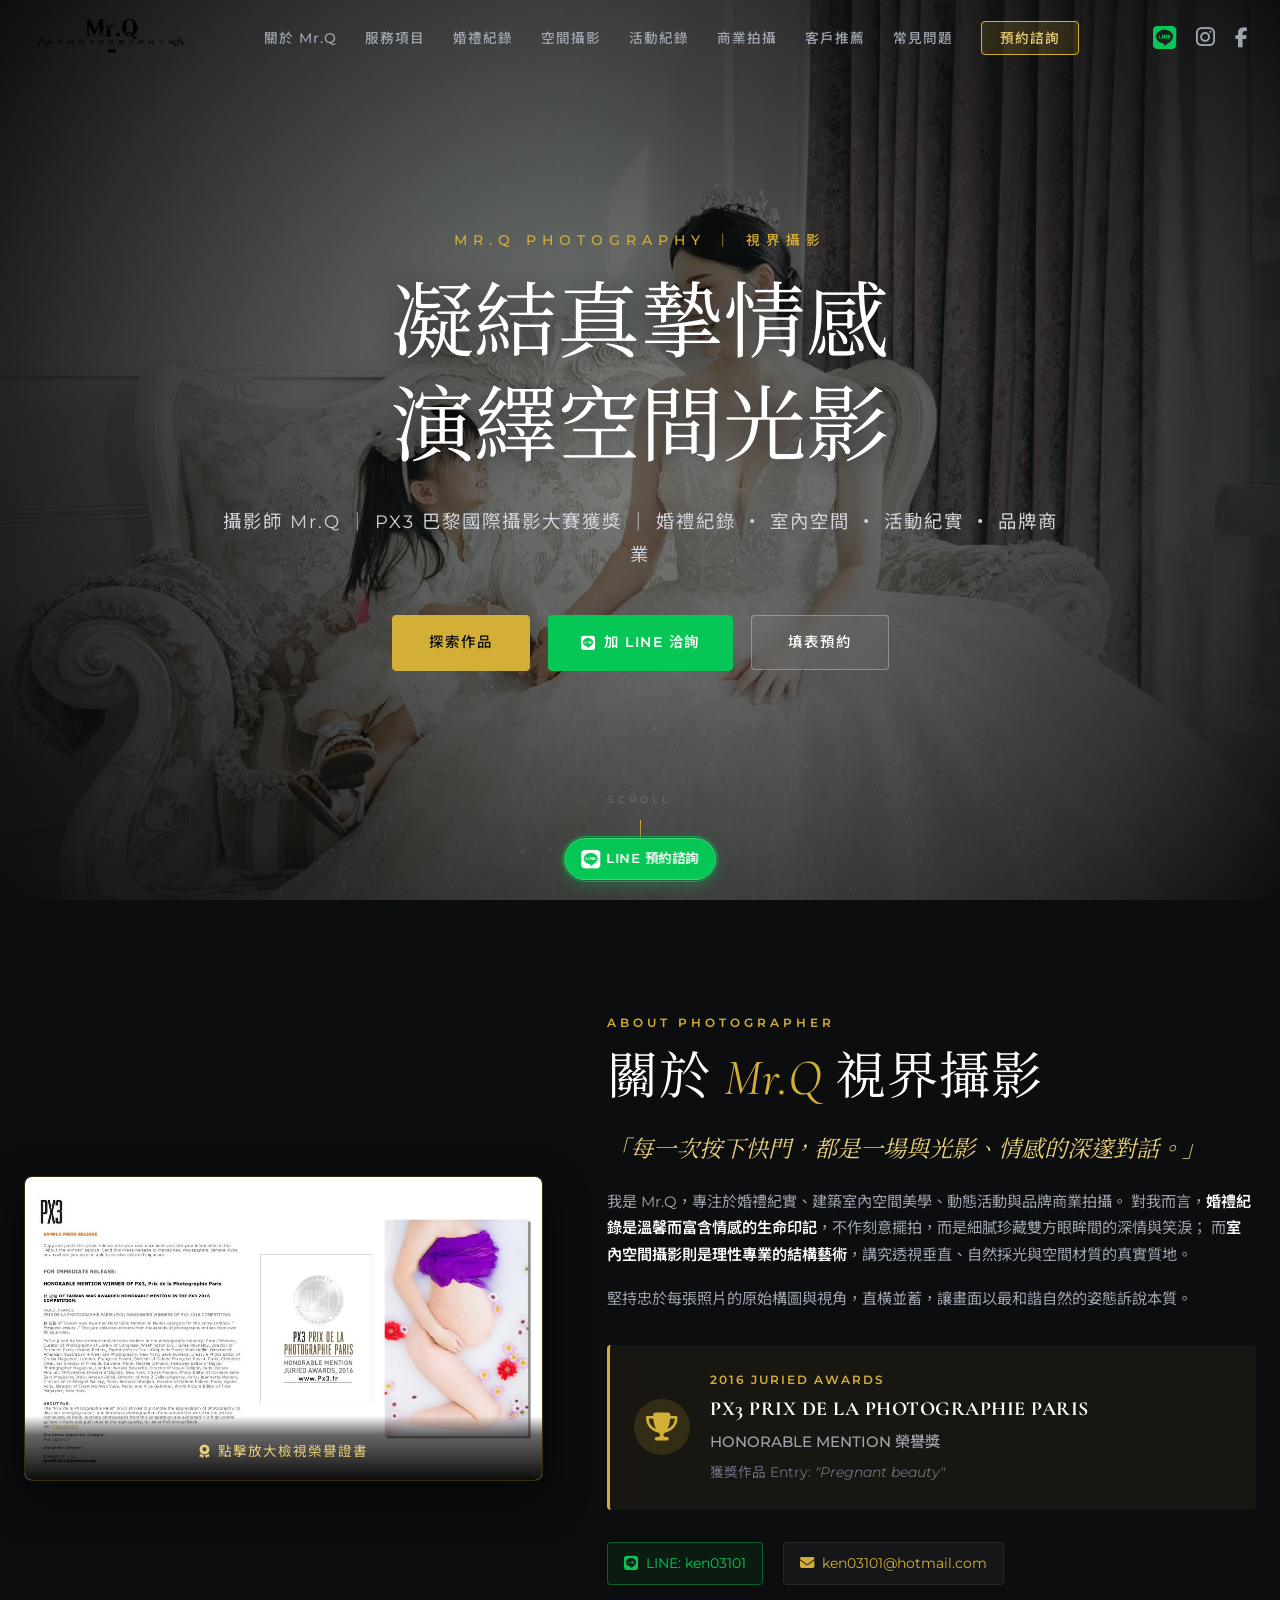
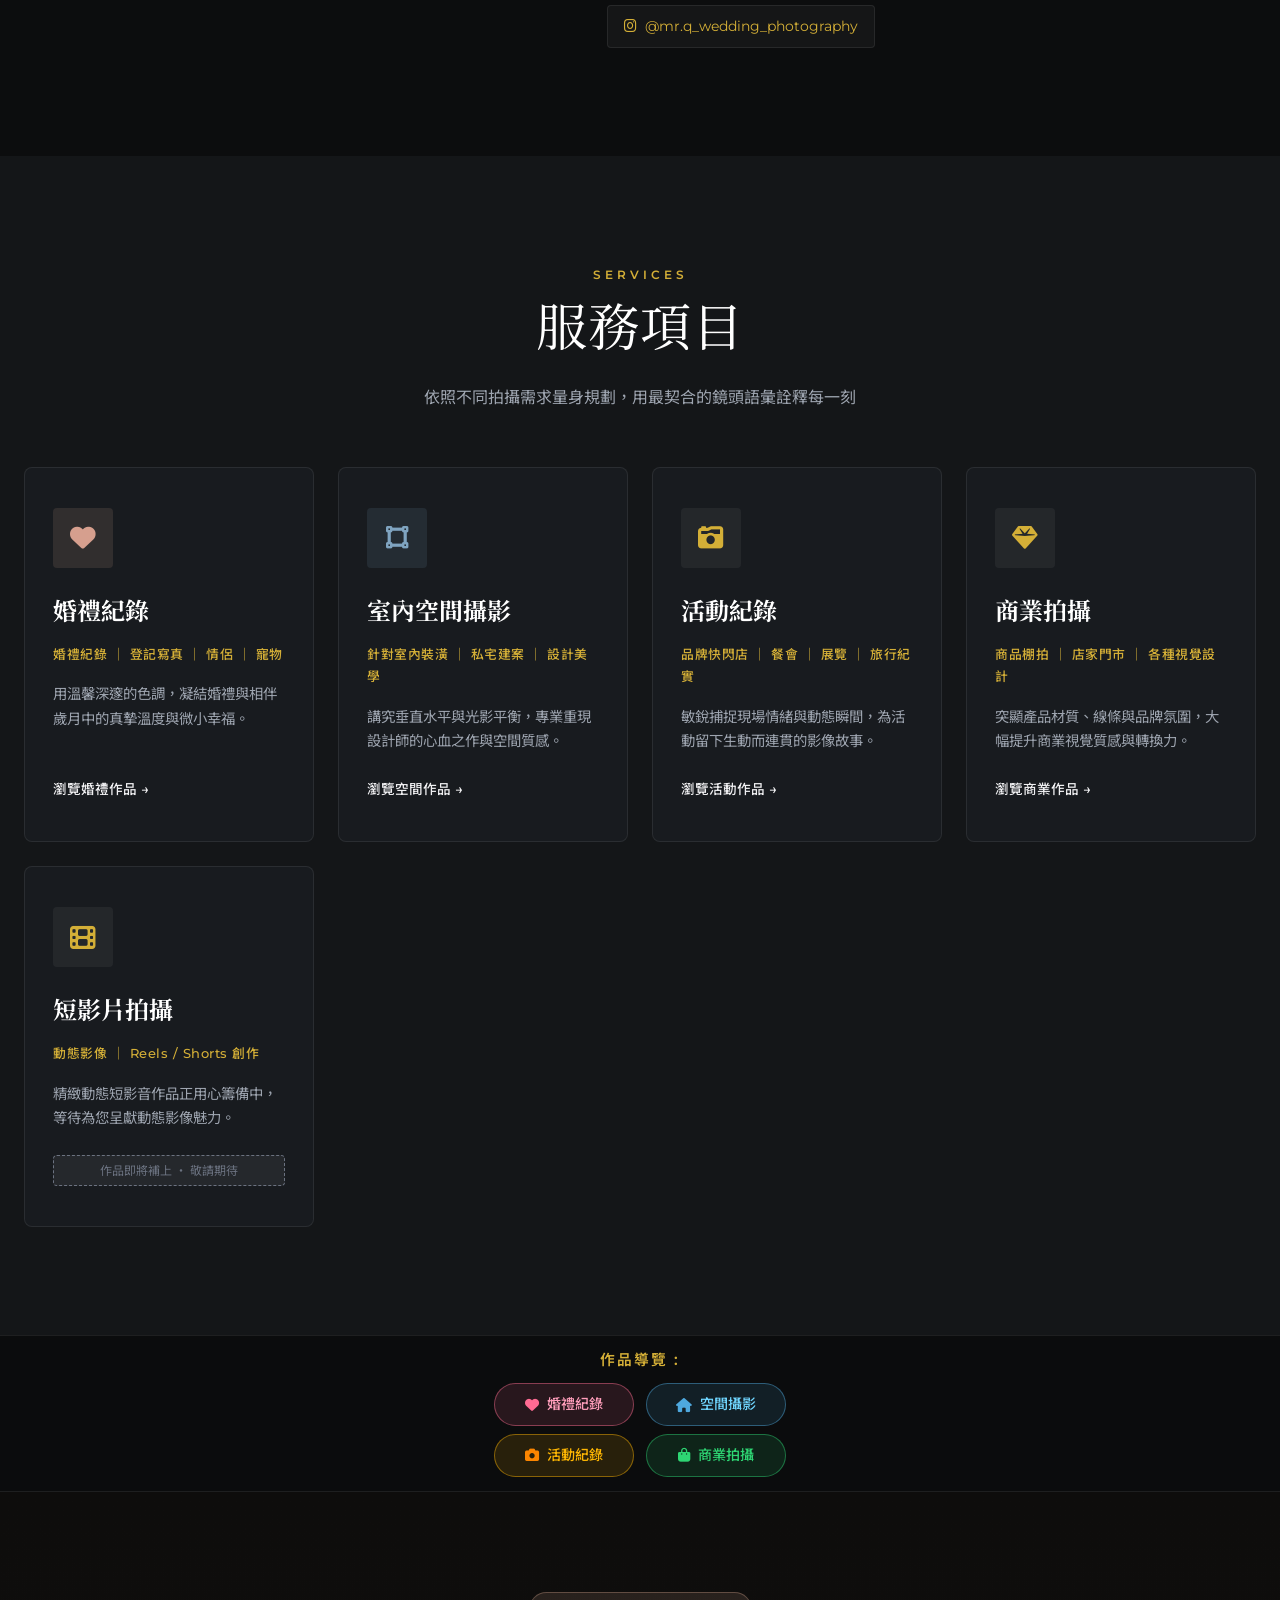
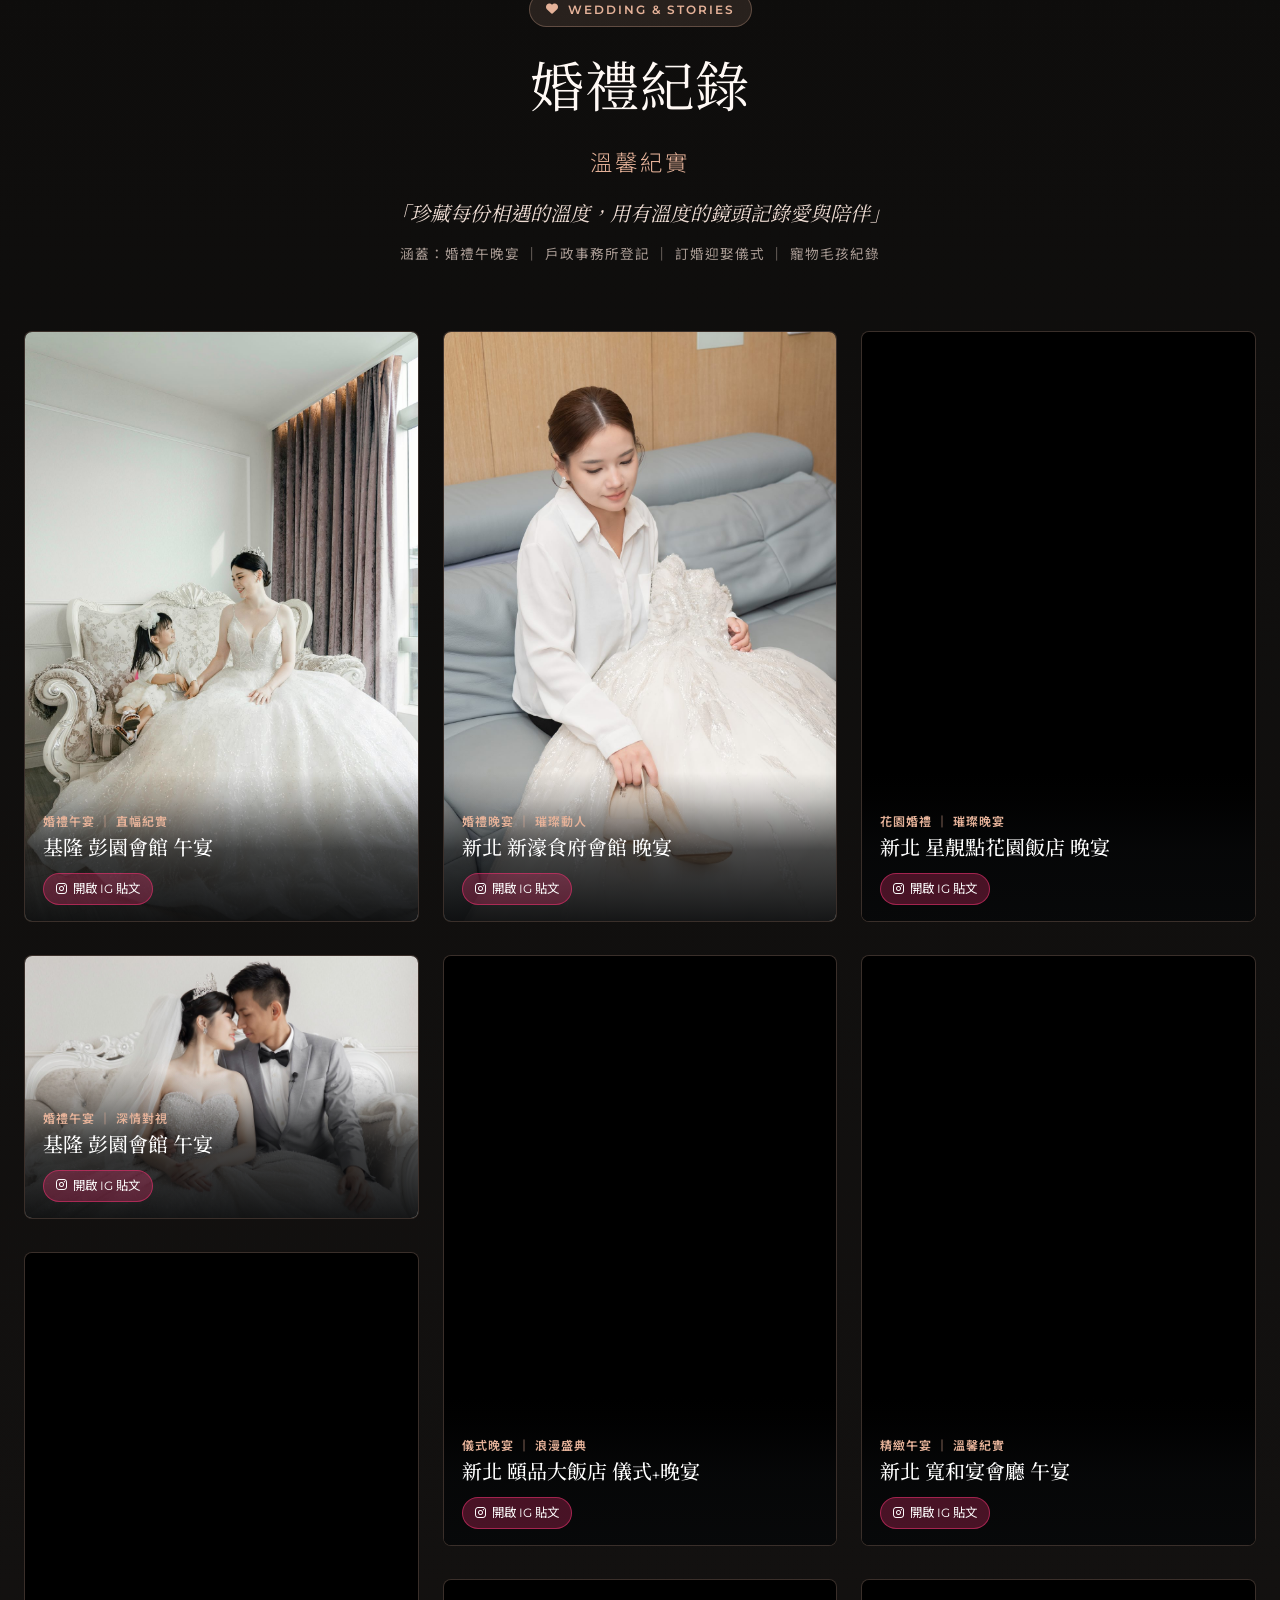
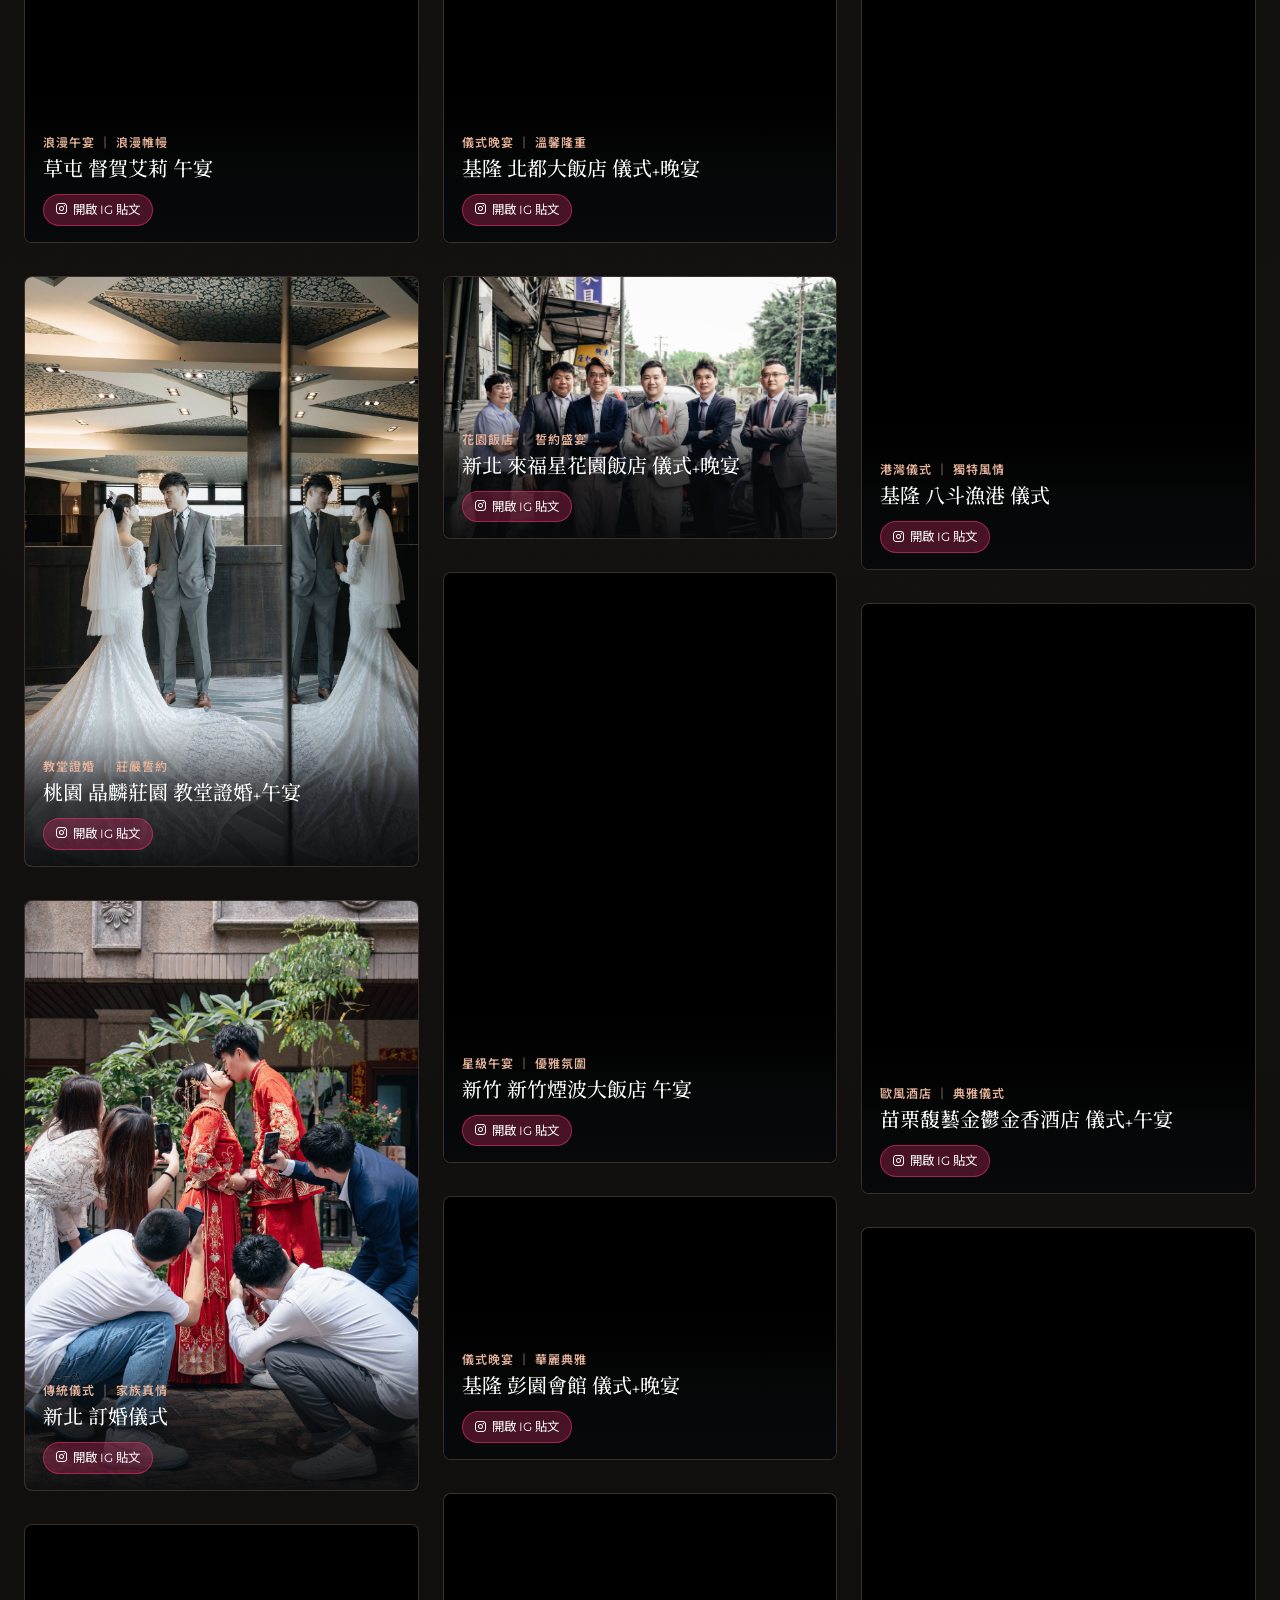
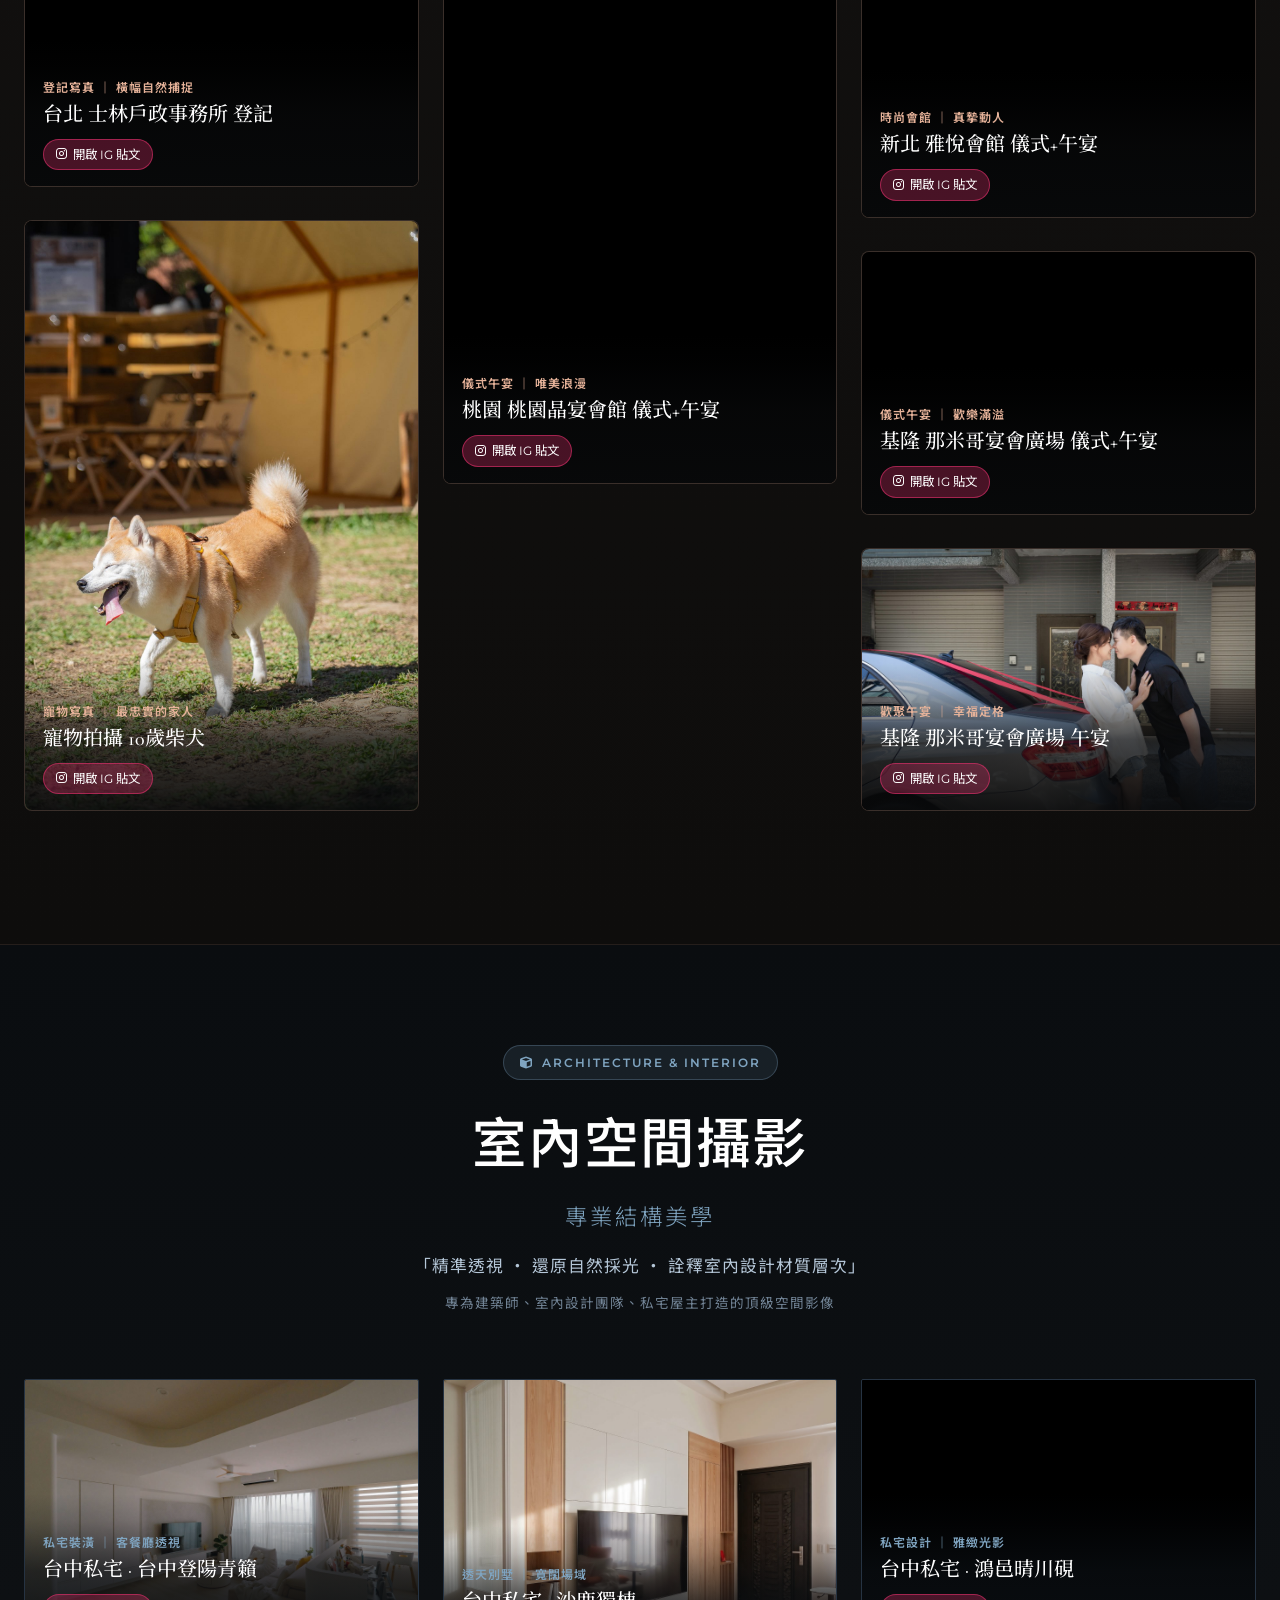
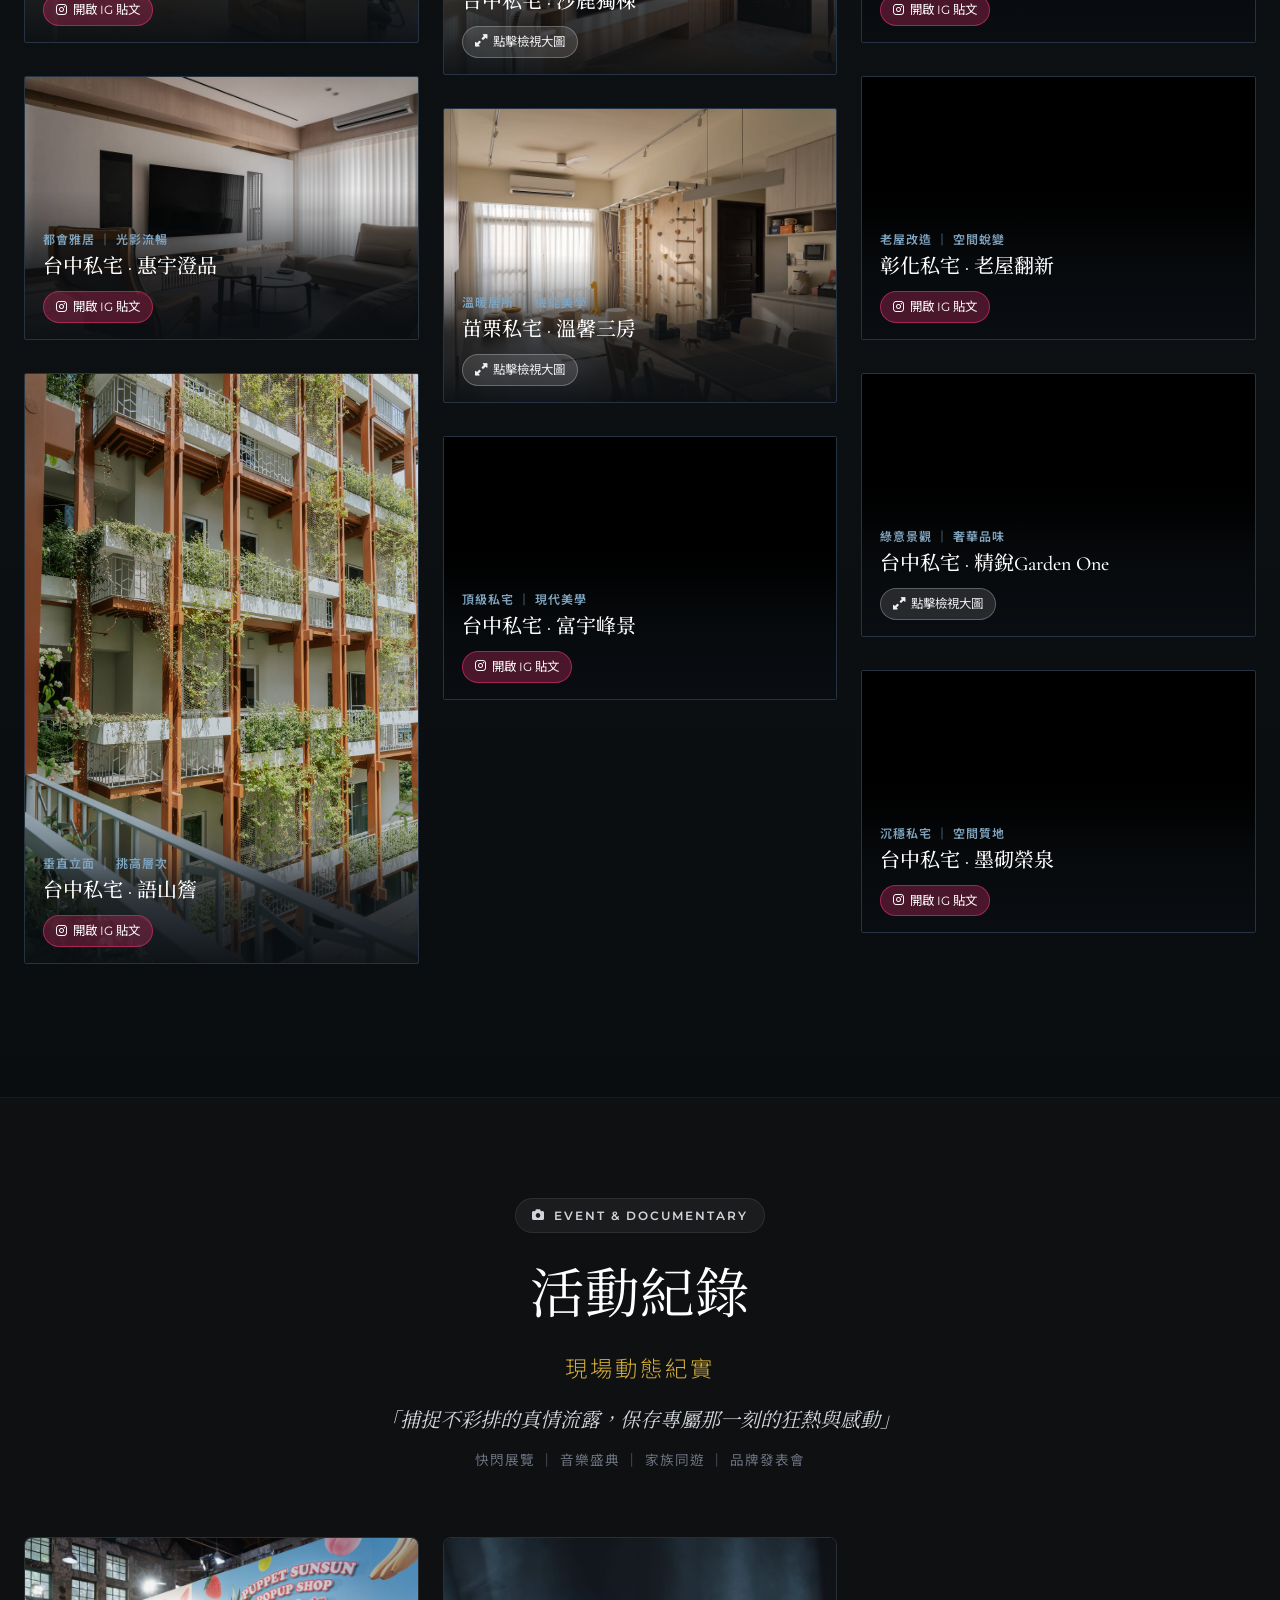
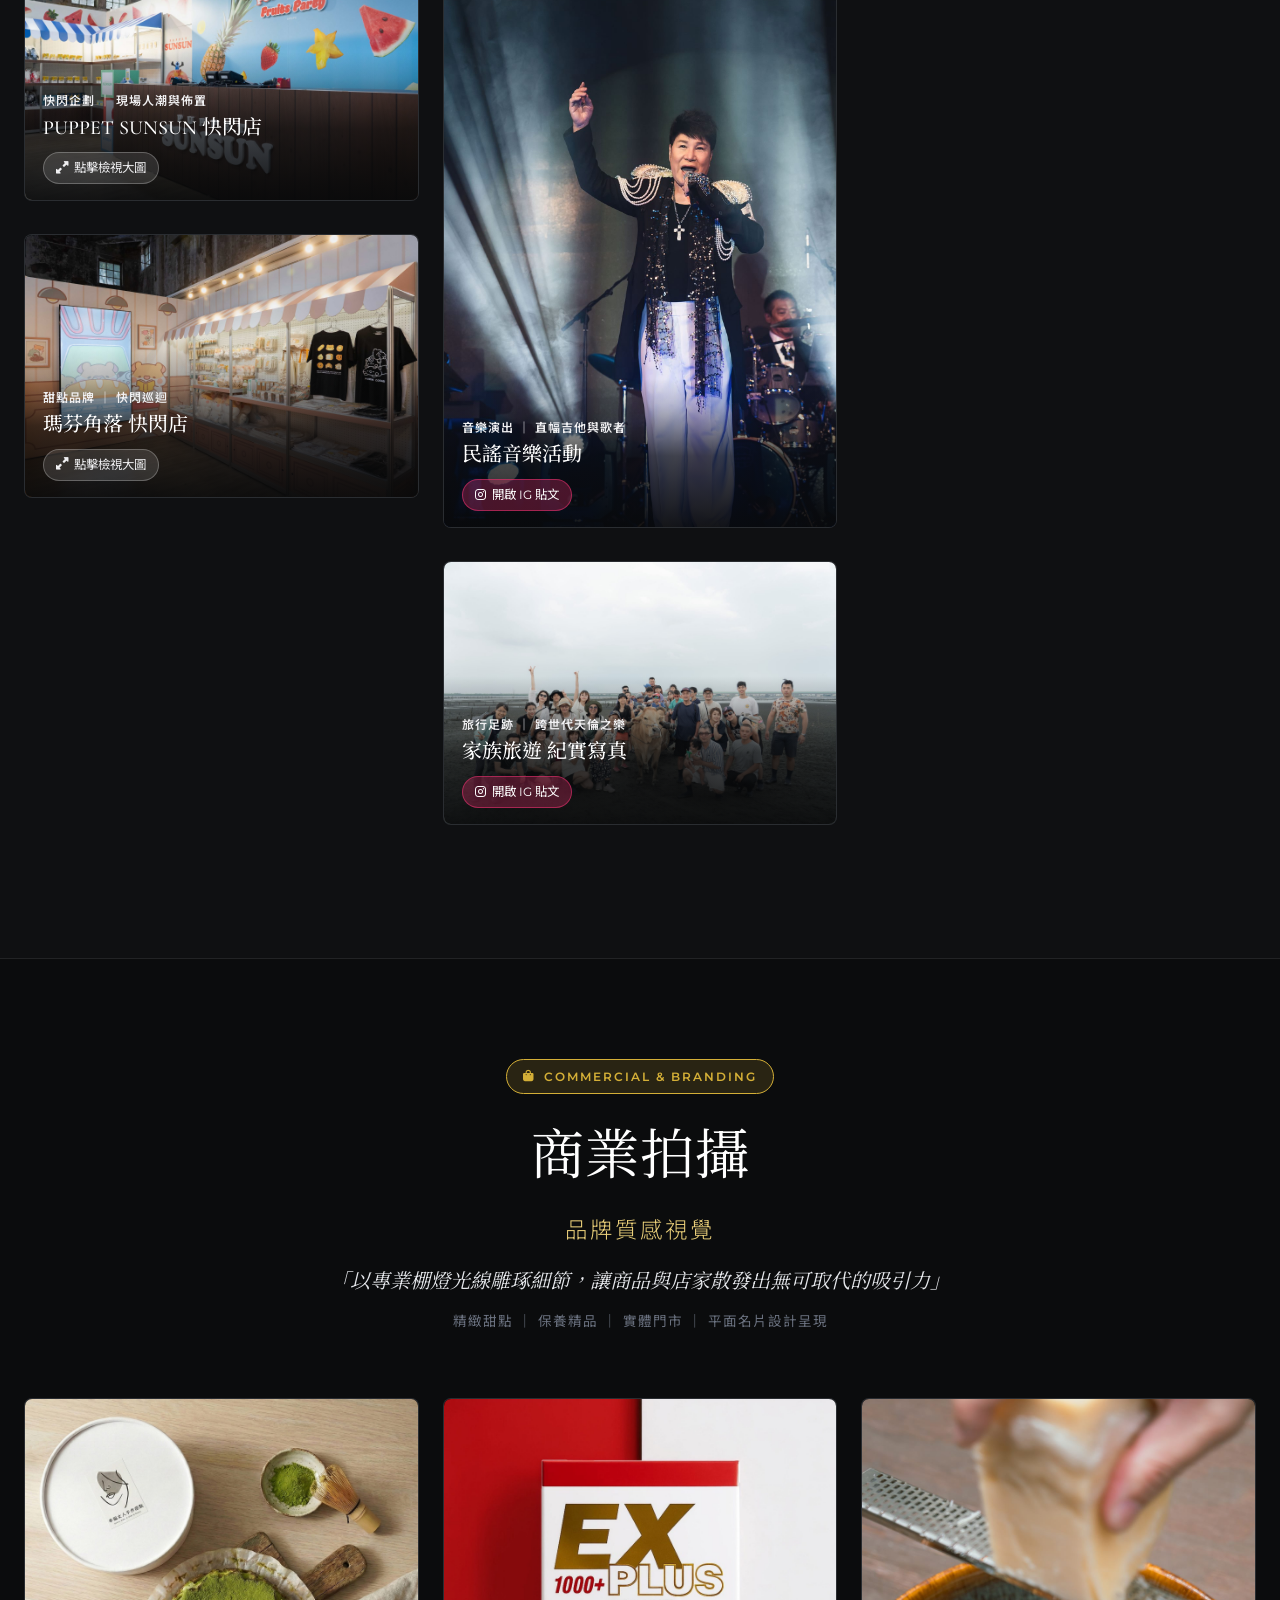
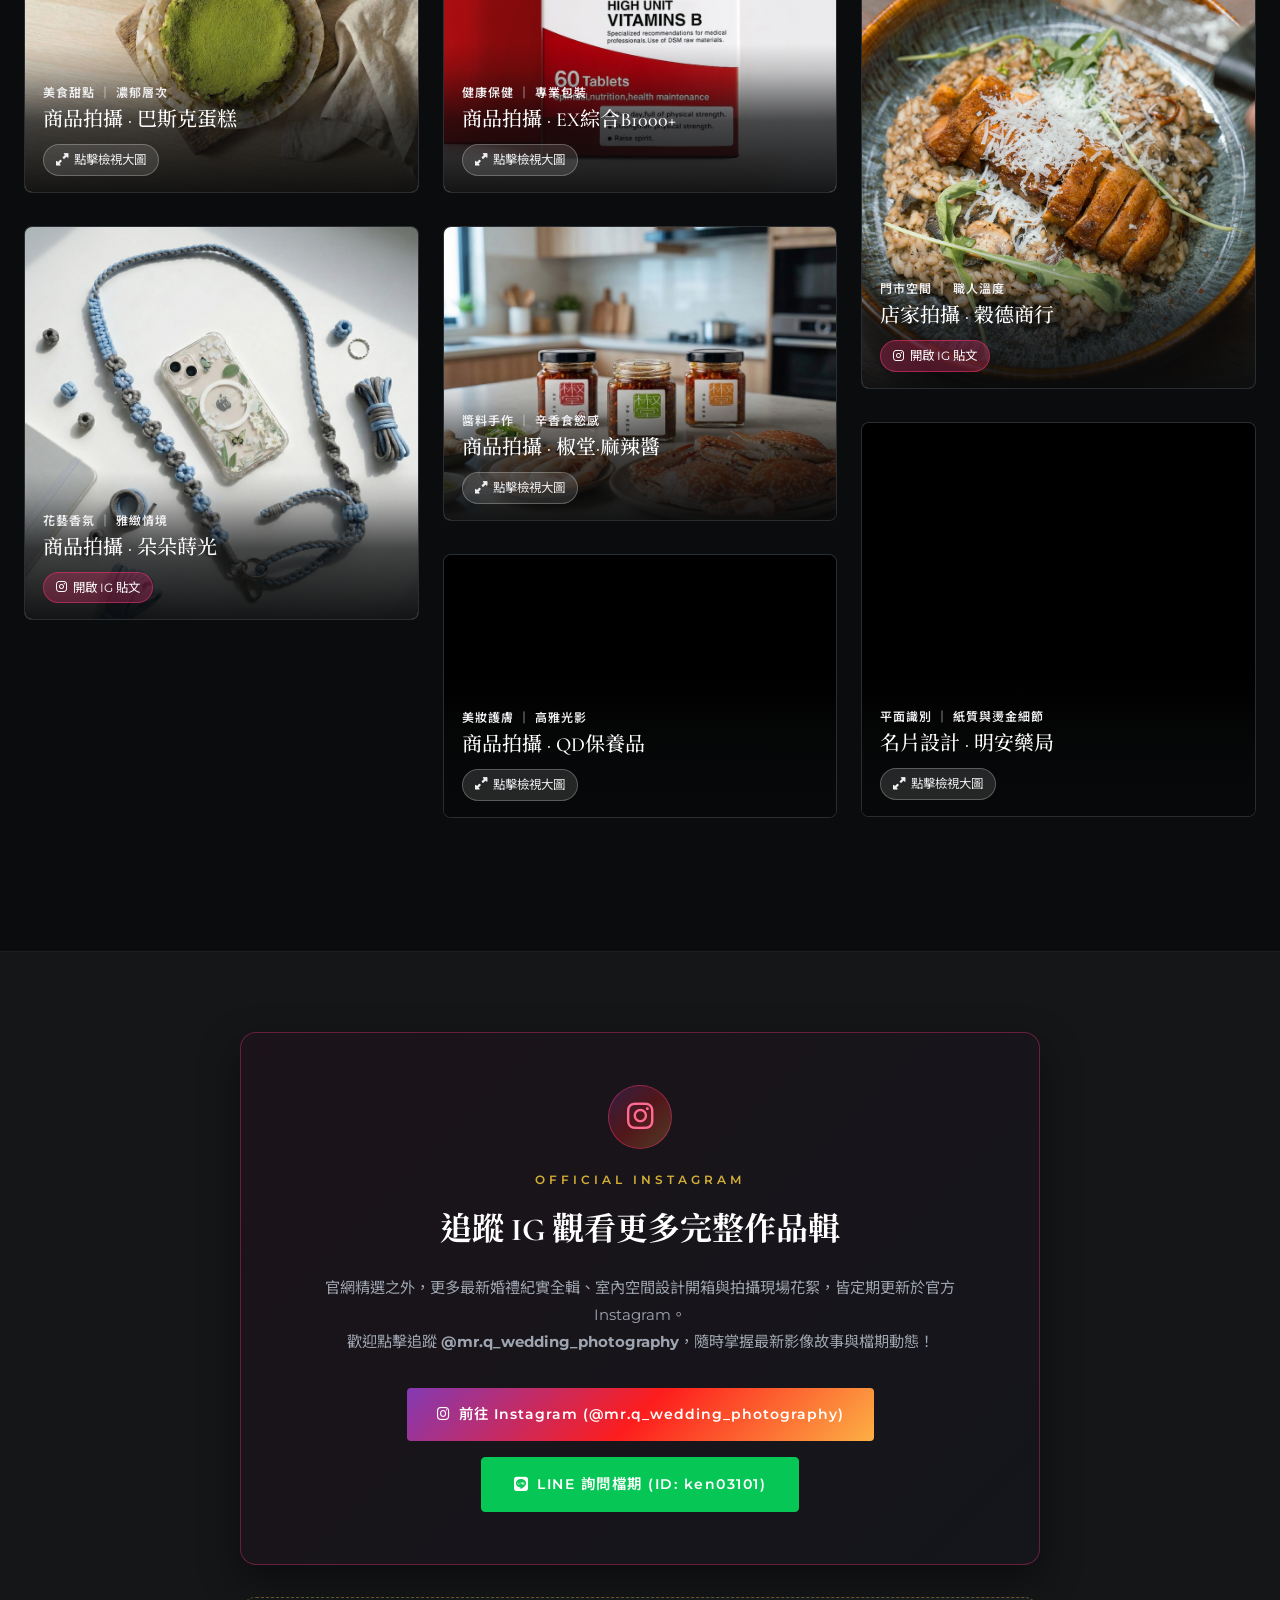
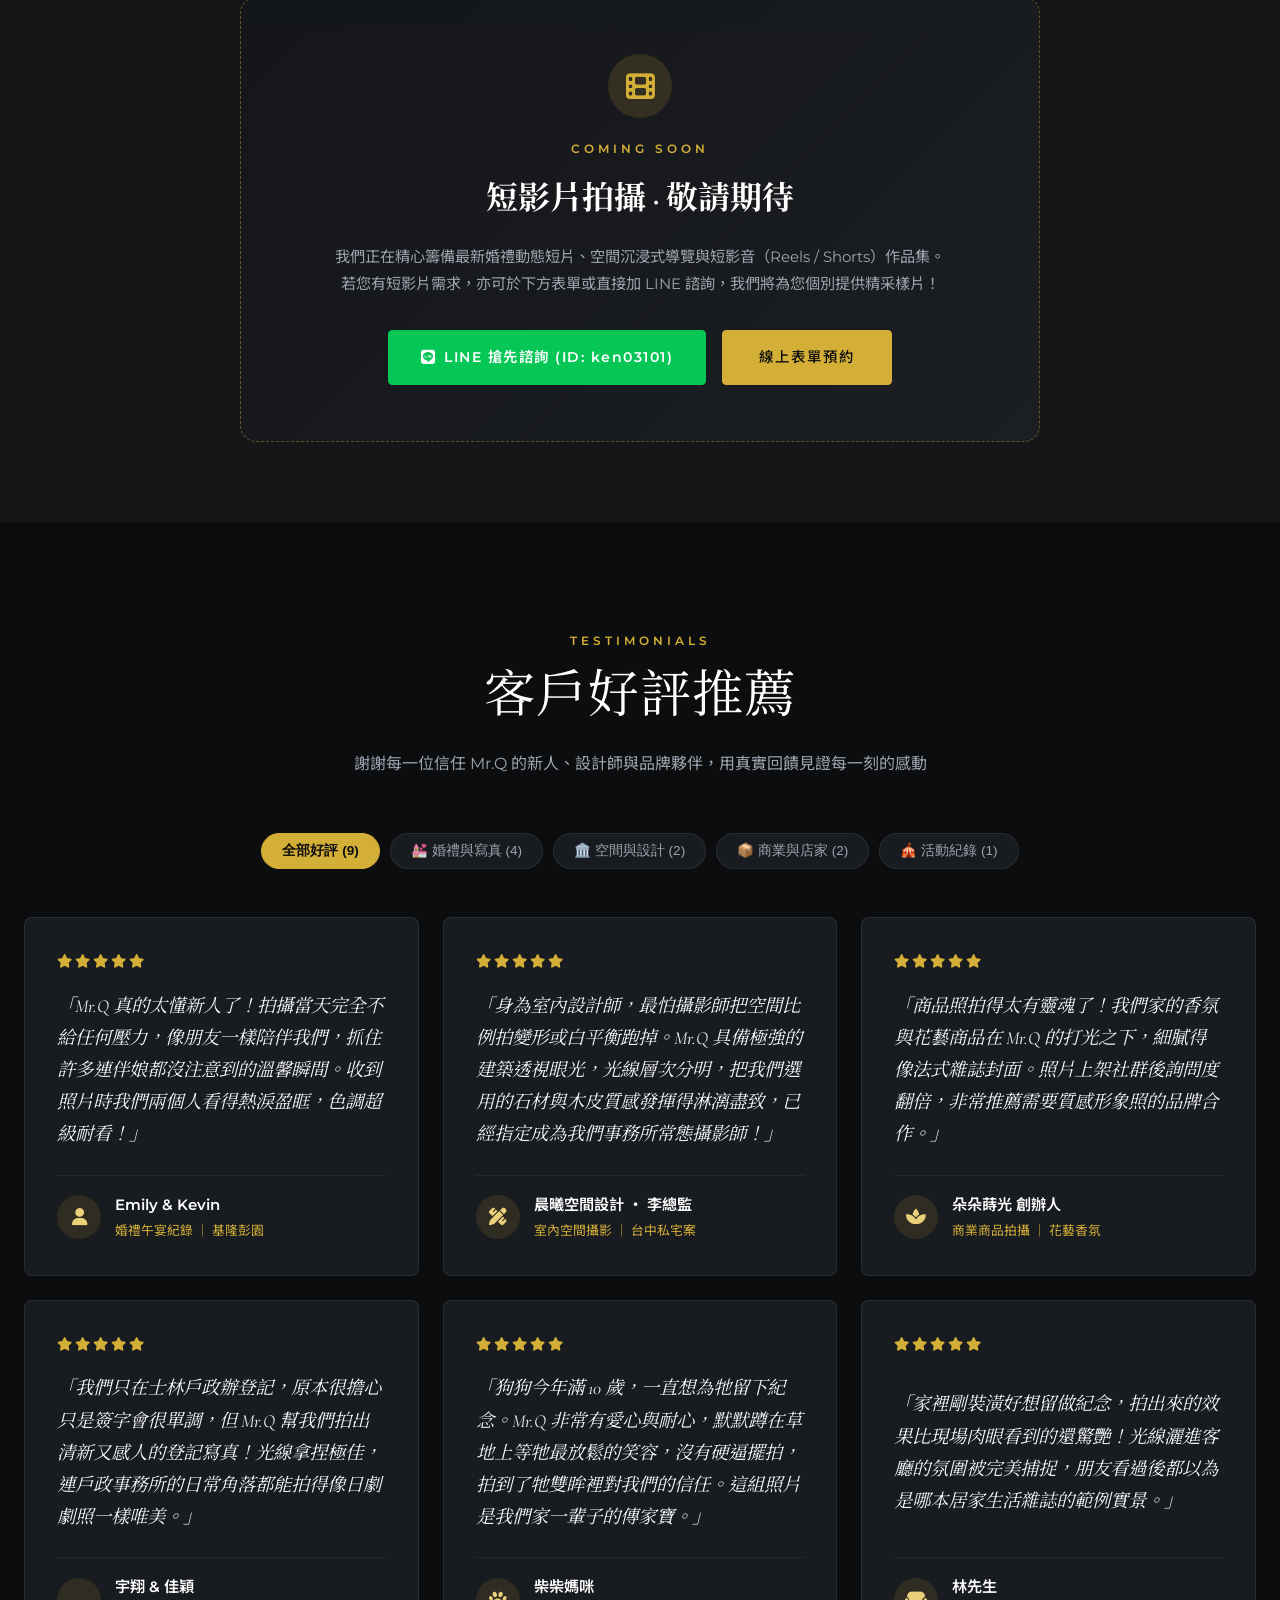
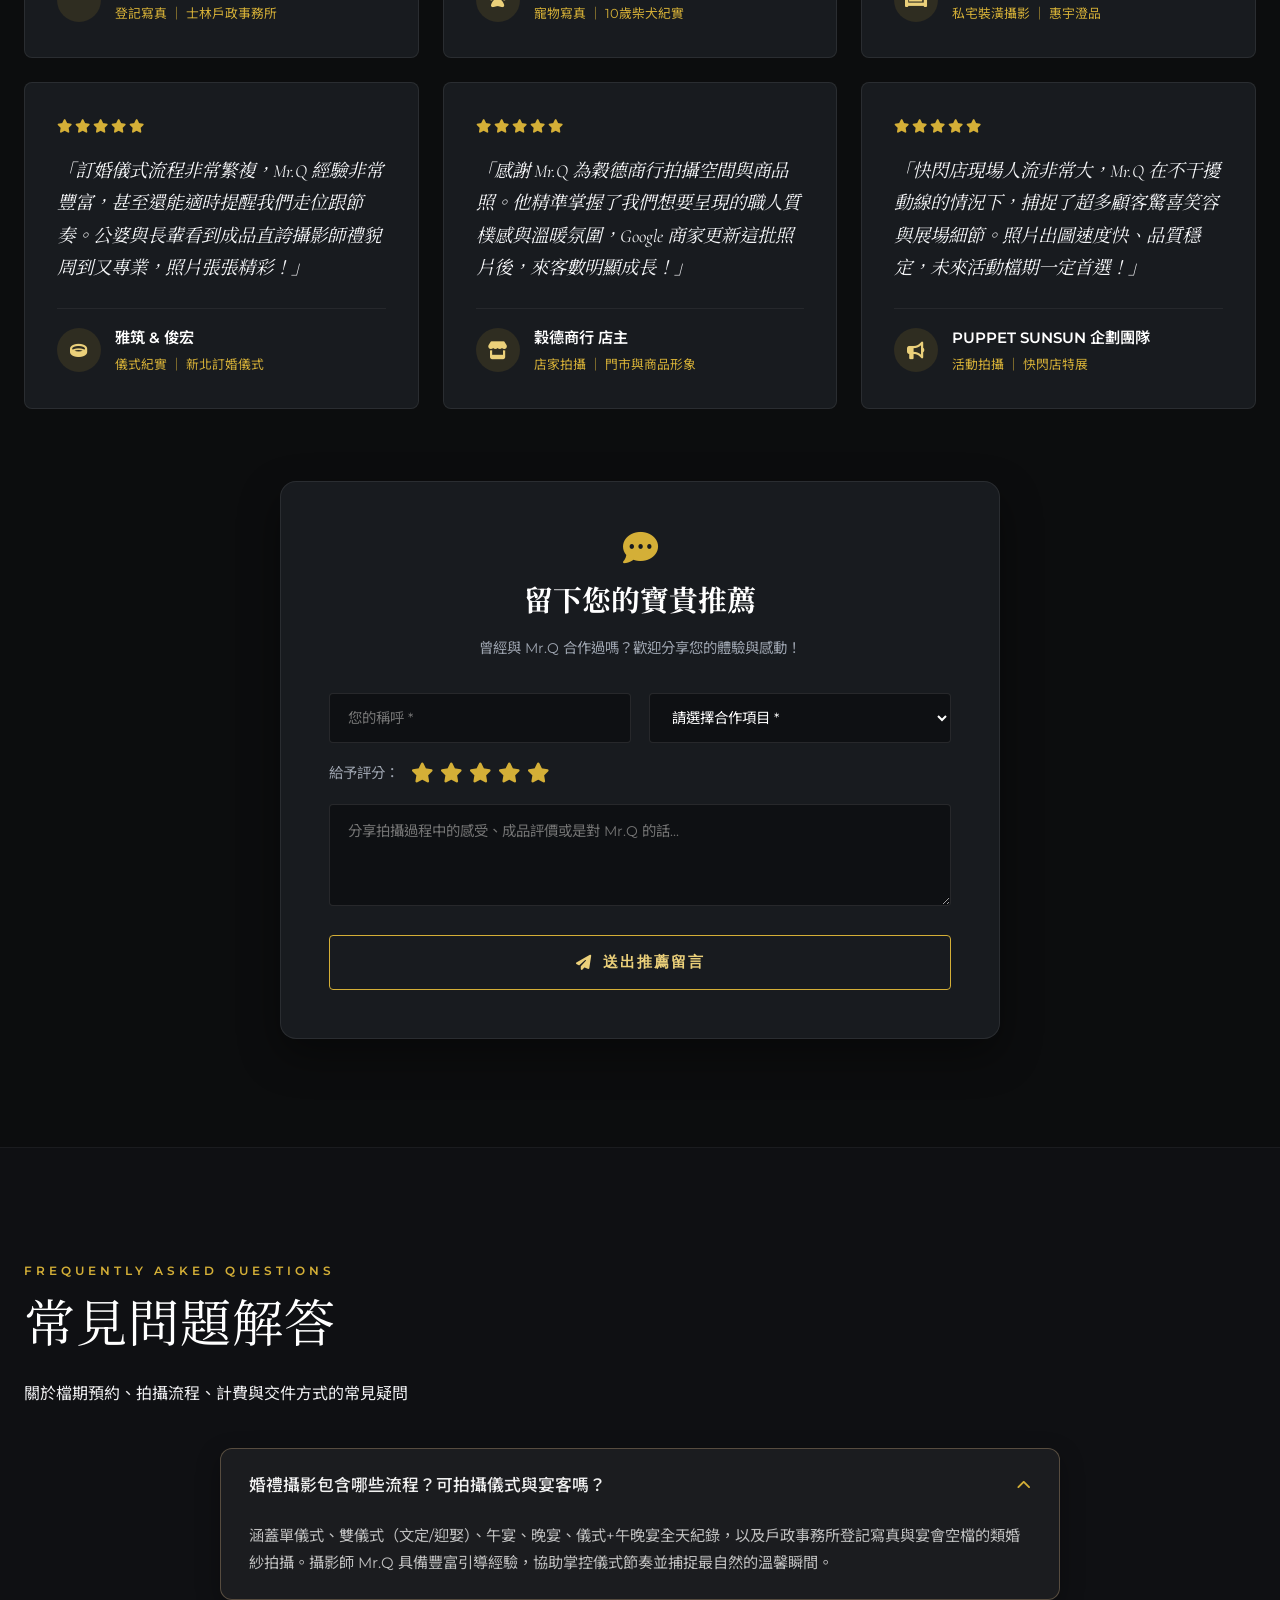
==== commit aa7b3927: "fix(seo): add version query to og:image to force clear social platform image caches" ====
--- a/index.html
+++ b/index.html
@@ -31,8 +31,8 @@
     <meta property="og:description" content="榮獲法國 PX3 國際攝影大賽榮譽獎。用心記錄婚禮溫馨溫度、專業呈現室內裝潢空間美學，提供婚禮紀實、空間攝影、活動與商業品牌棚拍服務。LINE ID: ken03101">
     <meta property="og:url" content="https://mrqtim-crypto.github.io/mrq-wedding-photography/">
     <meta property="og:site_name" content="Mr.Q Photography 視界攝影">
-    <meta property="og:image" content="https://mrqtim-crypto.github.io/mrq-wedding-photography/images/og-px3.jpg">
-    <meta property="og:image:secure_url" content="https://mrqtim-crypto.github.io/mrq-wedding-photography/images/og-px3.jpg">
+    <meta property="og:image" content="https://mrqtim-crypto.github.io/mrq-wedding-photography/images/og-px3.jpg?v=20261030">
+    <meta property="og:image:secure_url" content="https://mrqtim-crypto.github.io/mrq-wedding-photography/images/og-px3.jpg?v=20261030">
     <meta property="og:image:type" content="image/jpeg">
     <meta property="og:image:width" content="1200">
     <meta property="og:image:height" content="630">
@@ -42,7 +42,7 @@
     <meta name="twitter:card" content="summary_large_image">
     <meta name="twitter:title" content="Mr.Q Photography 視界攝影 | 婚禮紀錄 ‧ 室內空間攝影 ‧ 商業活動 — Mr.Q">
     <meta name="twitter:description" content="榮獲法國巴黎 PX3 攝影大賽榮譽獎。溫馨婚禮紀錄、專業室內裝潢空間攝影，全台檔期預約中。LINE ID: ken03101">
-    <meta name="twitter:image" content="https://mrqtim-crypto.github.io/mrq-wedding-photography/images/og-px3.jpg">
+    <meta name="twitter:image" content="https://mrqtim-crypto.github.io/mrq-wedding-photography/images/og-px3.jpg?v=20261030">
 
     <!-- ===== 搜尋引擎驗證 (Google Search Console) ===== -->
     <meta name="google-site-verification" content="googleeaeeea1e15f26f5e" />
